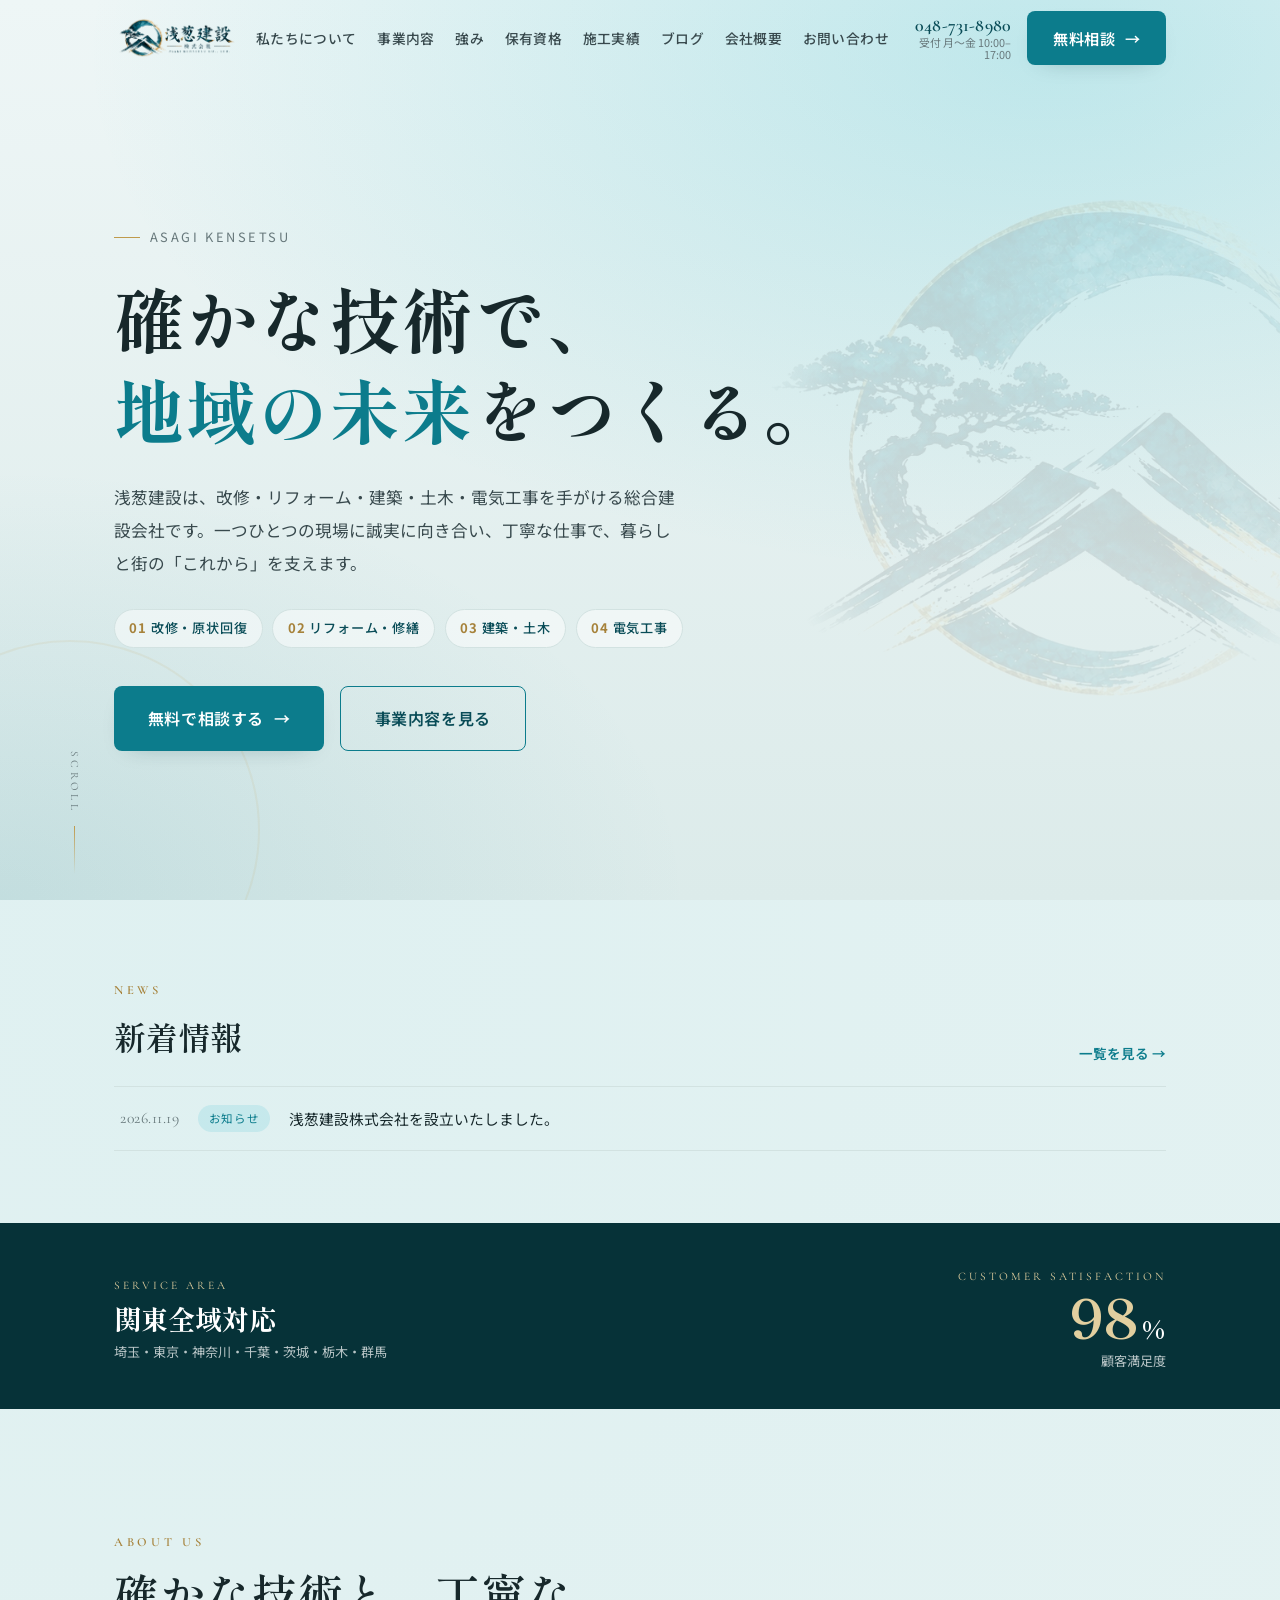
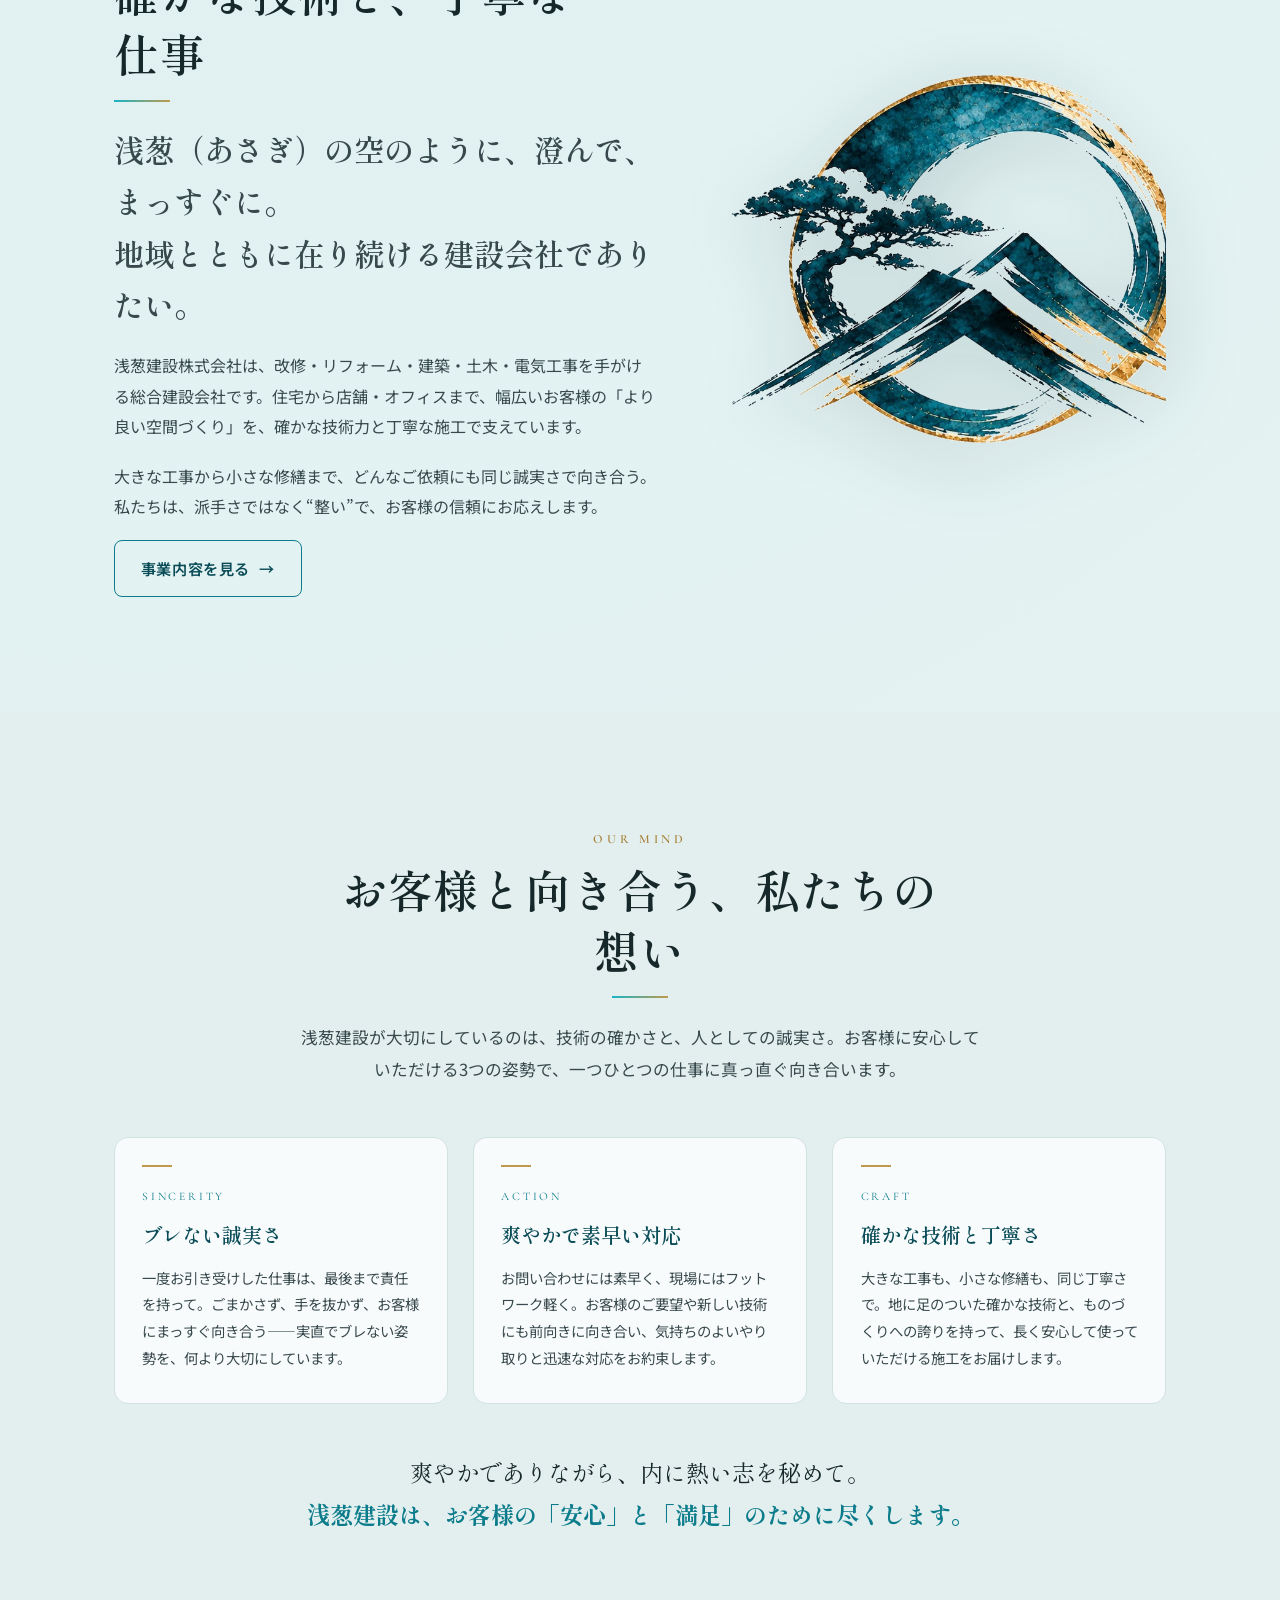
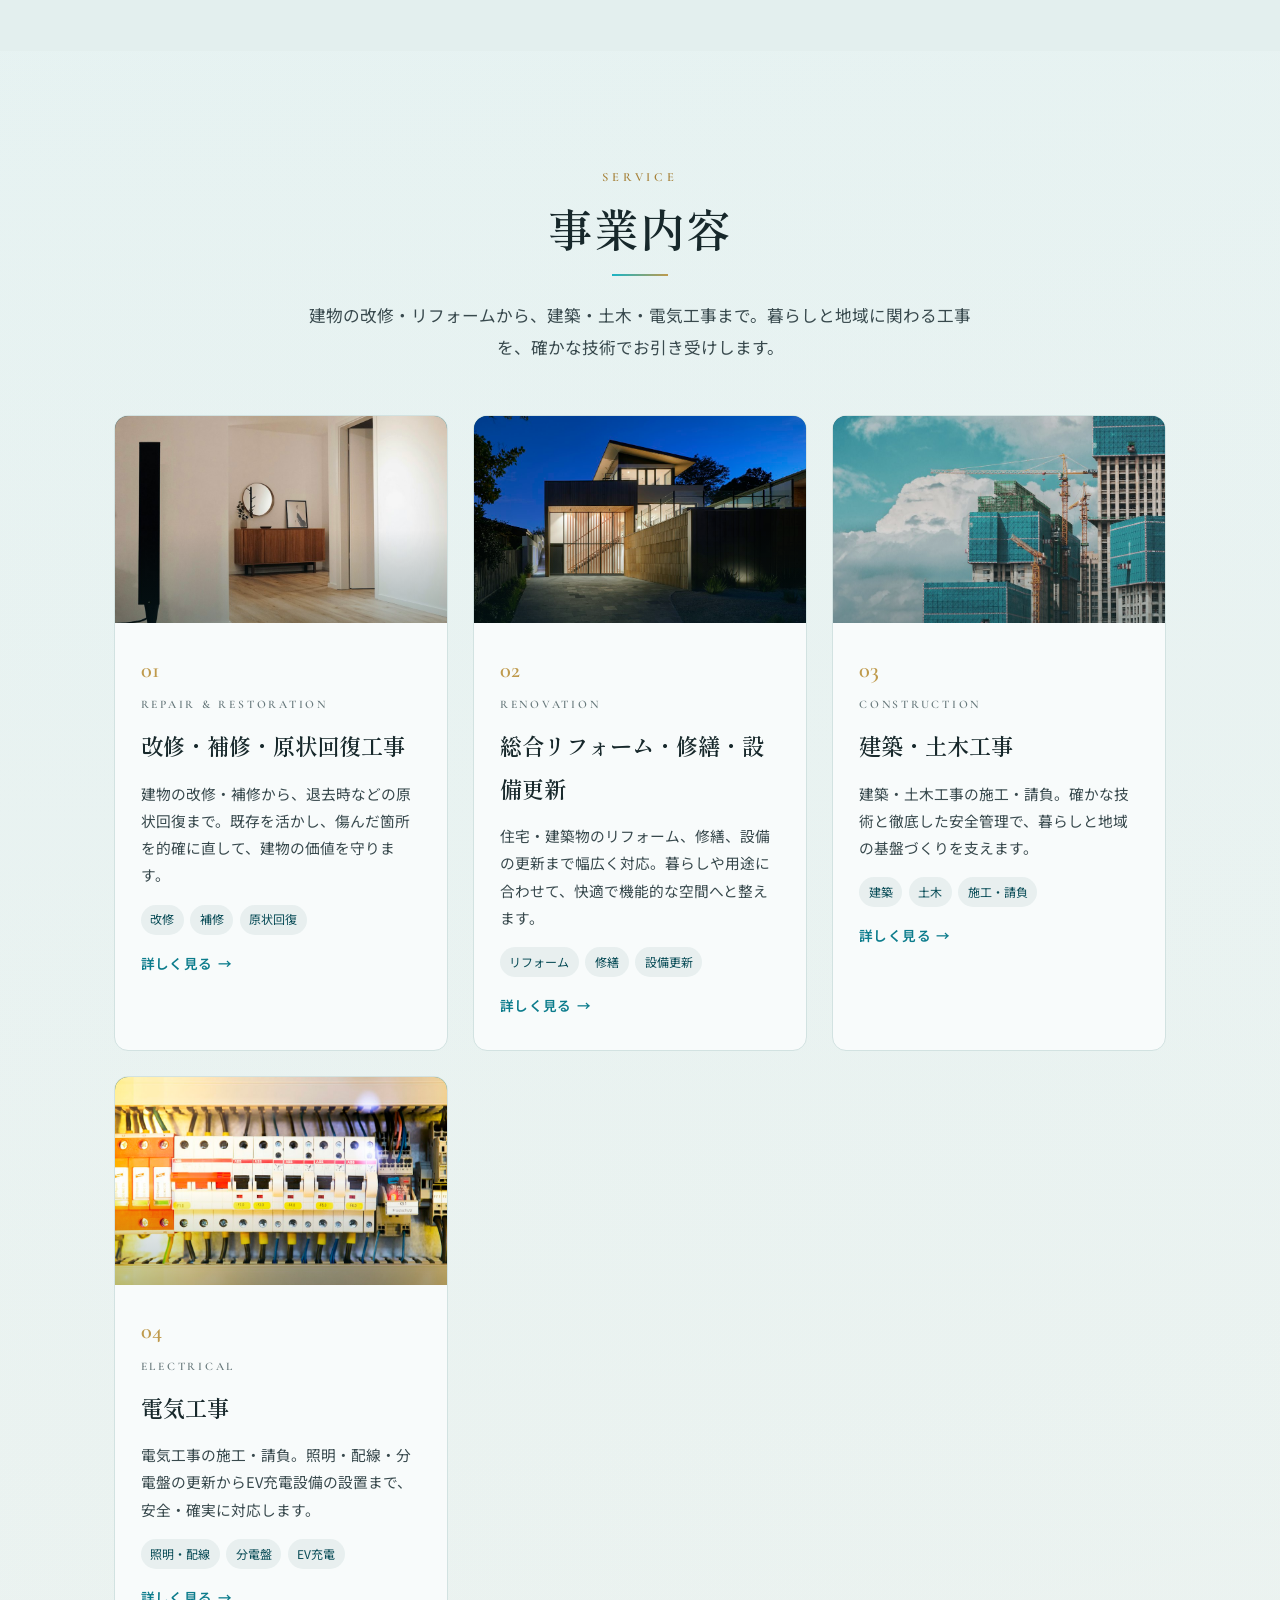
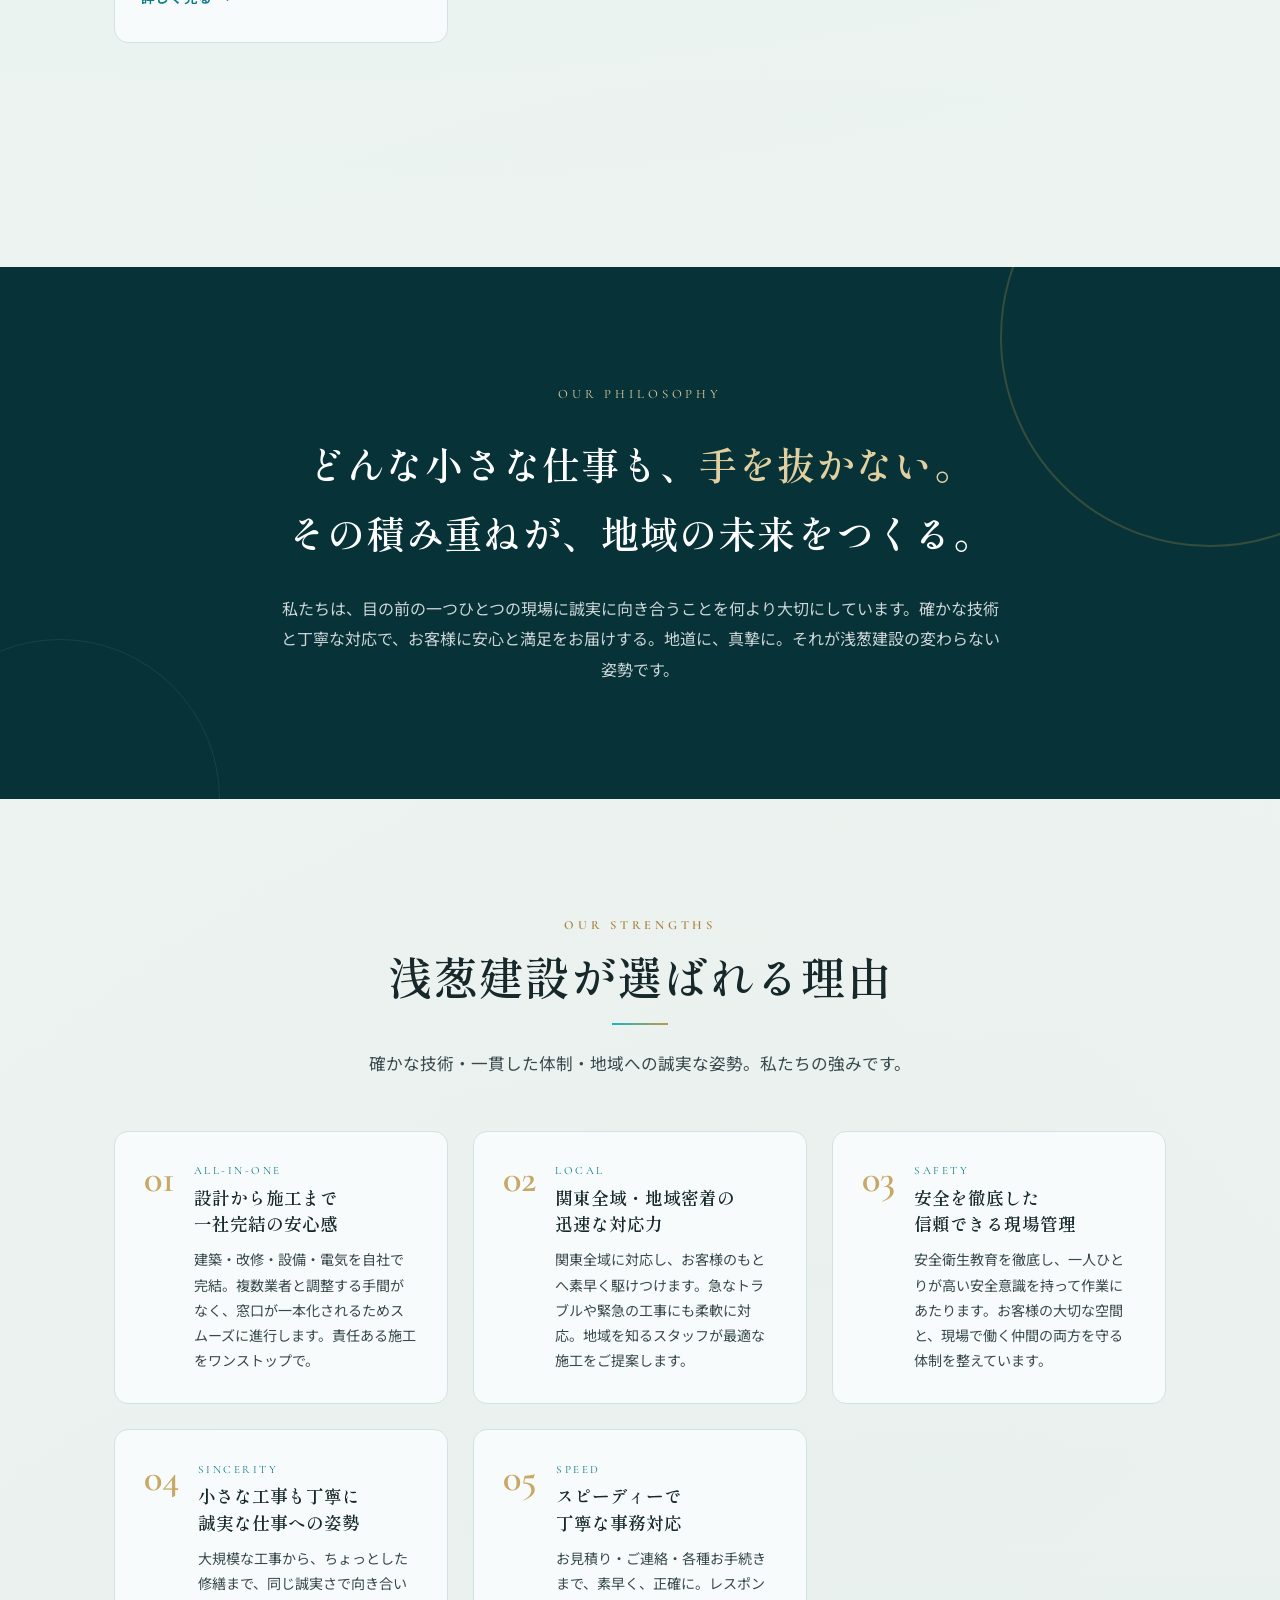
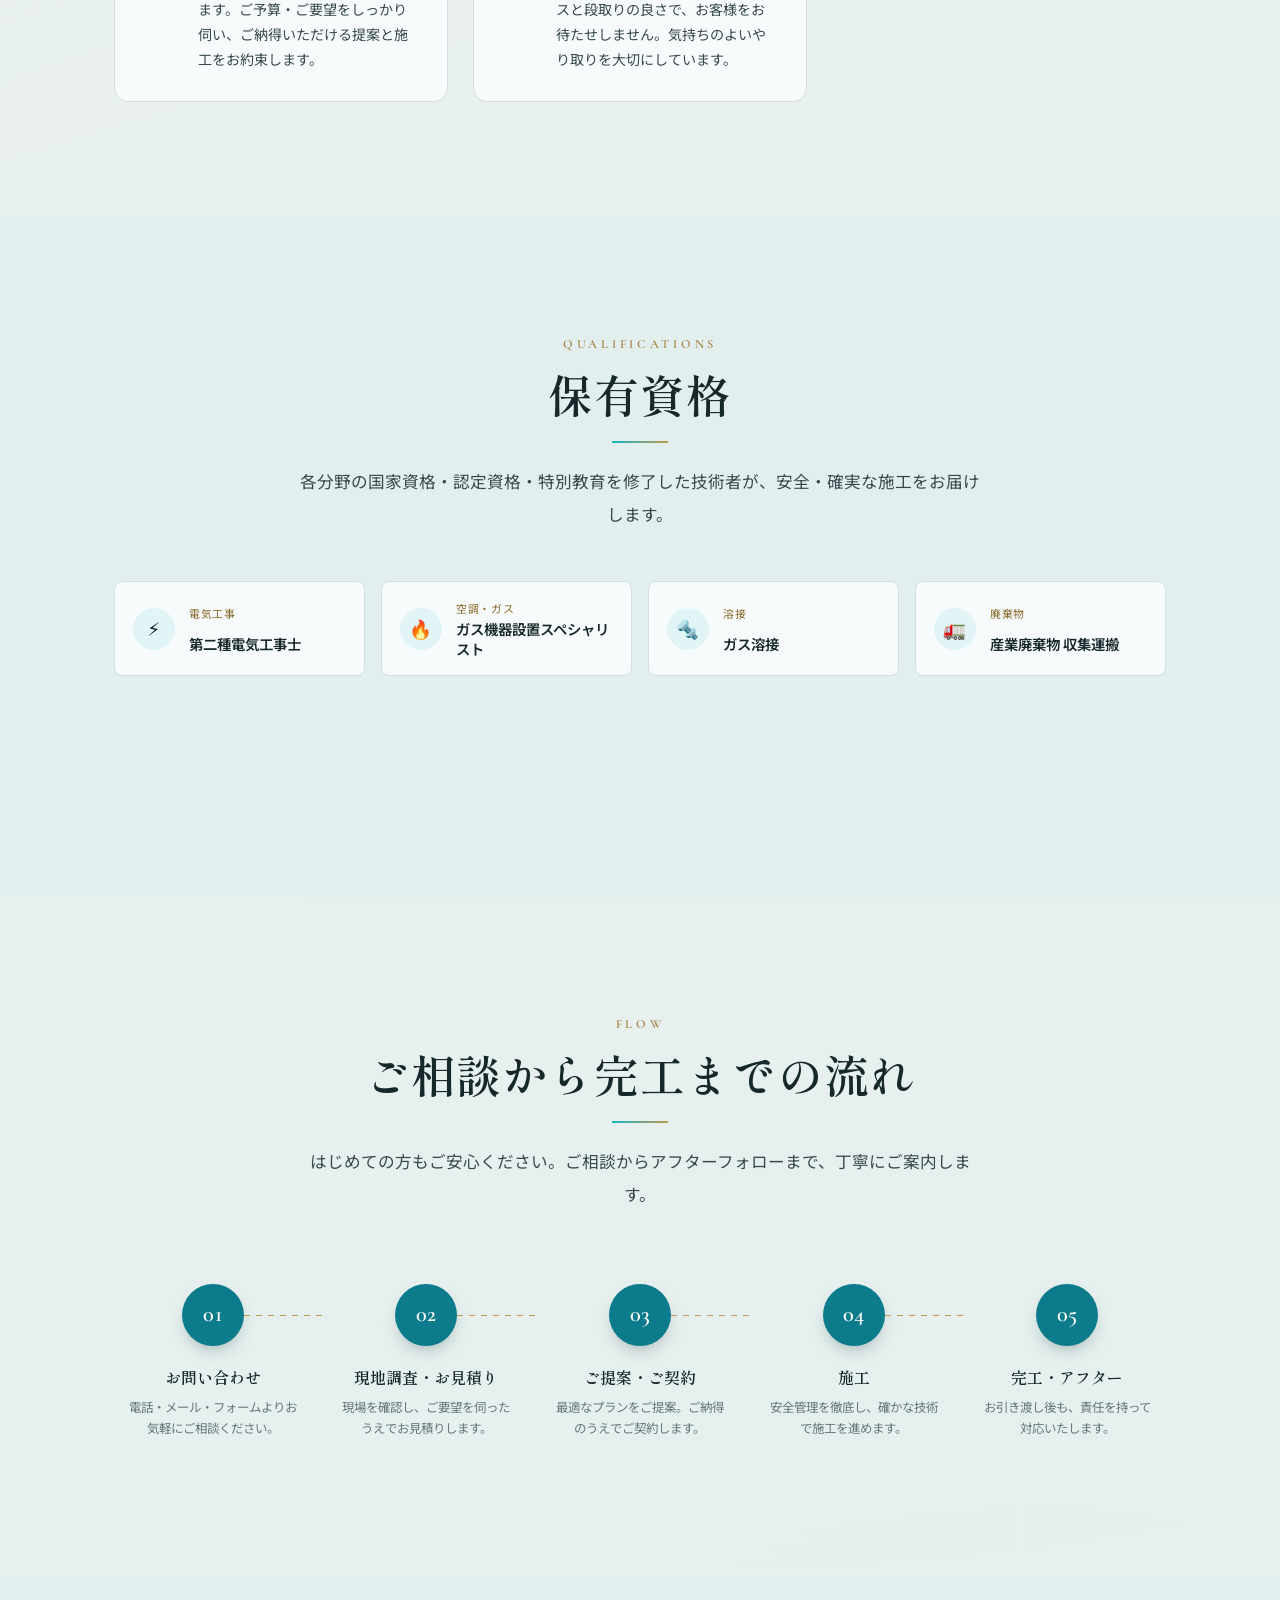
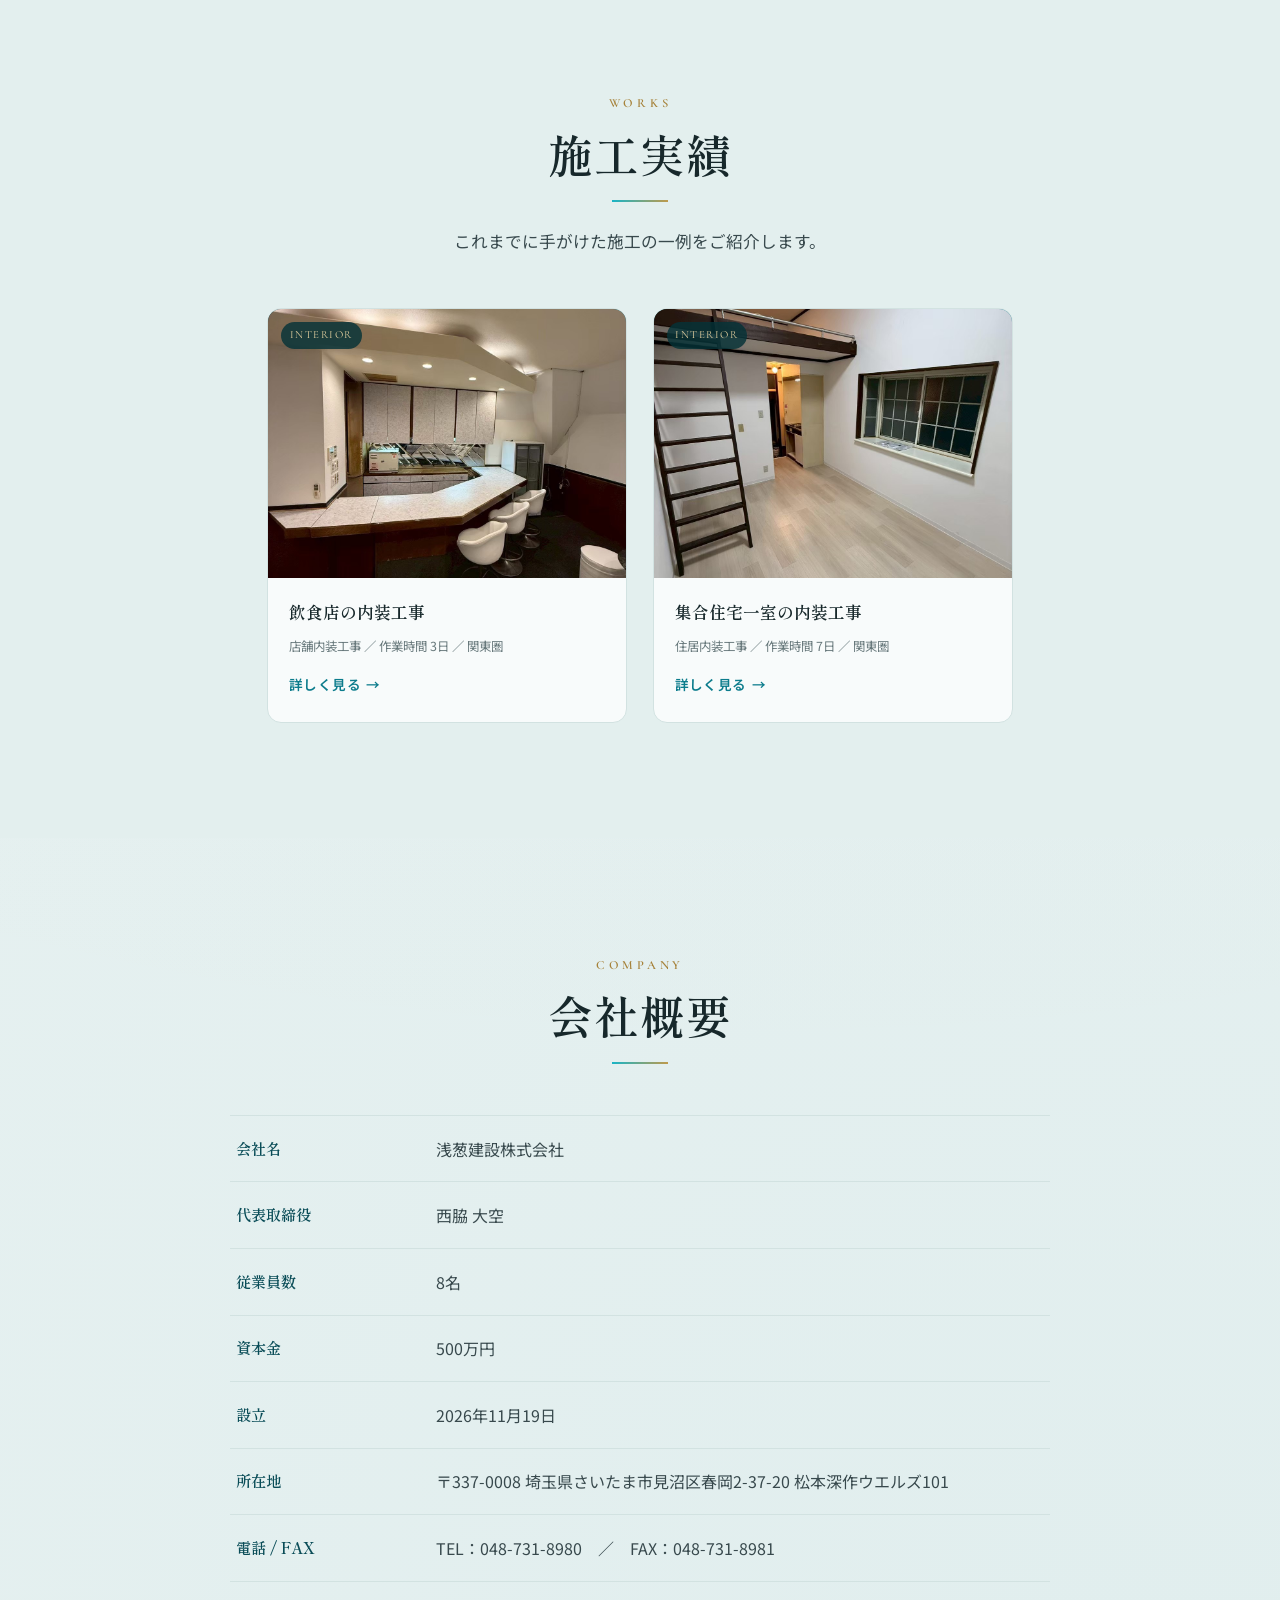
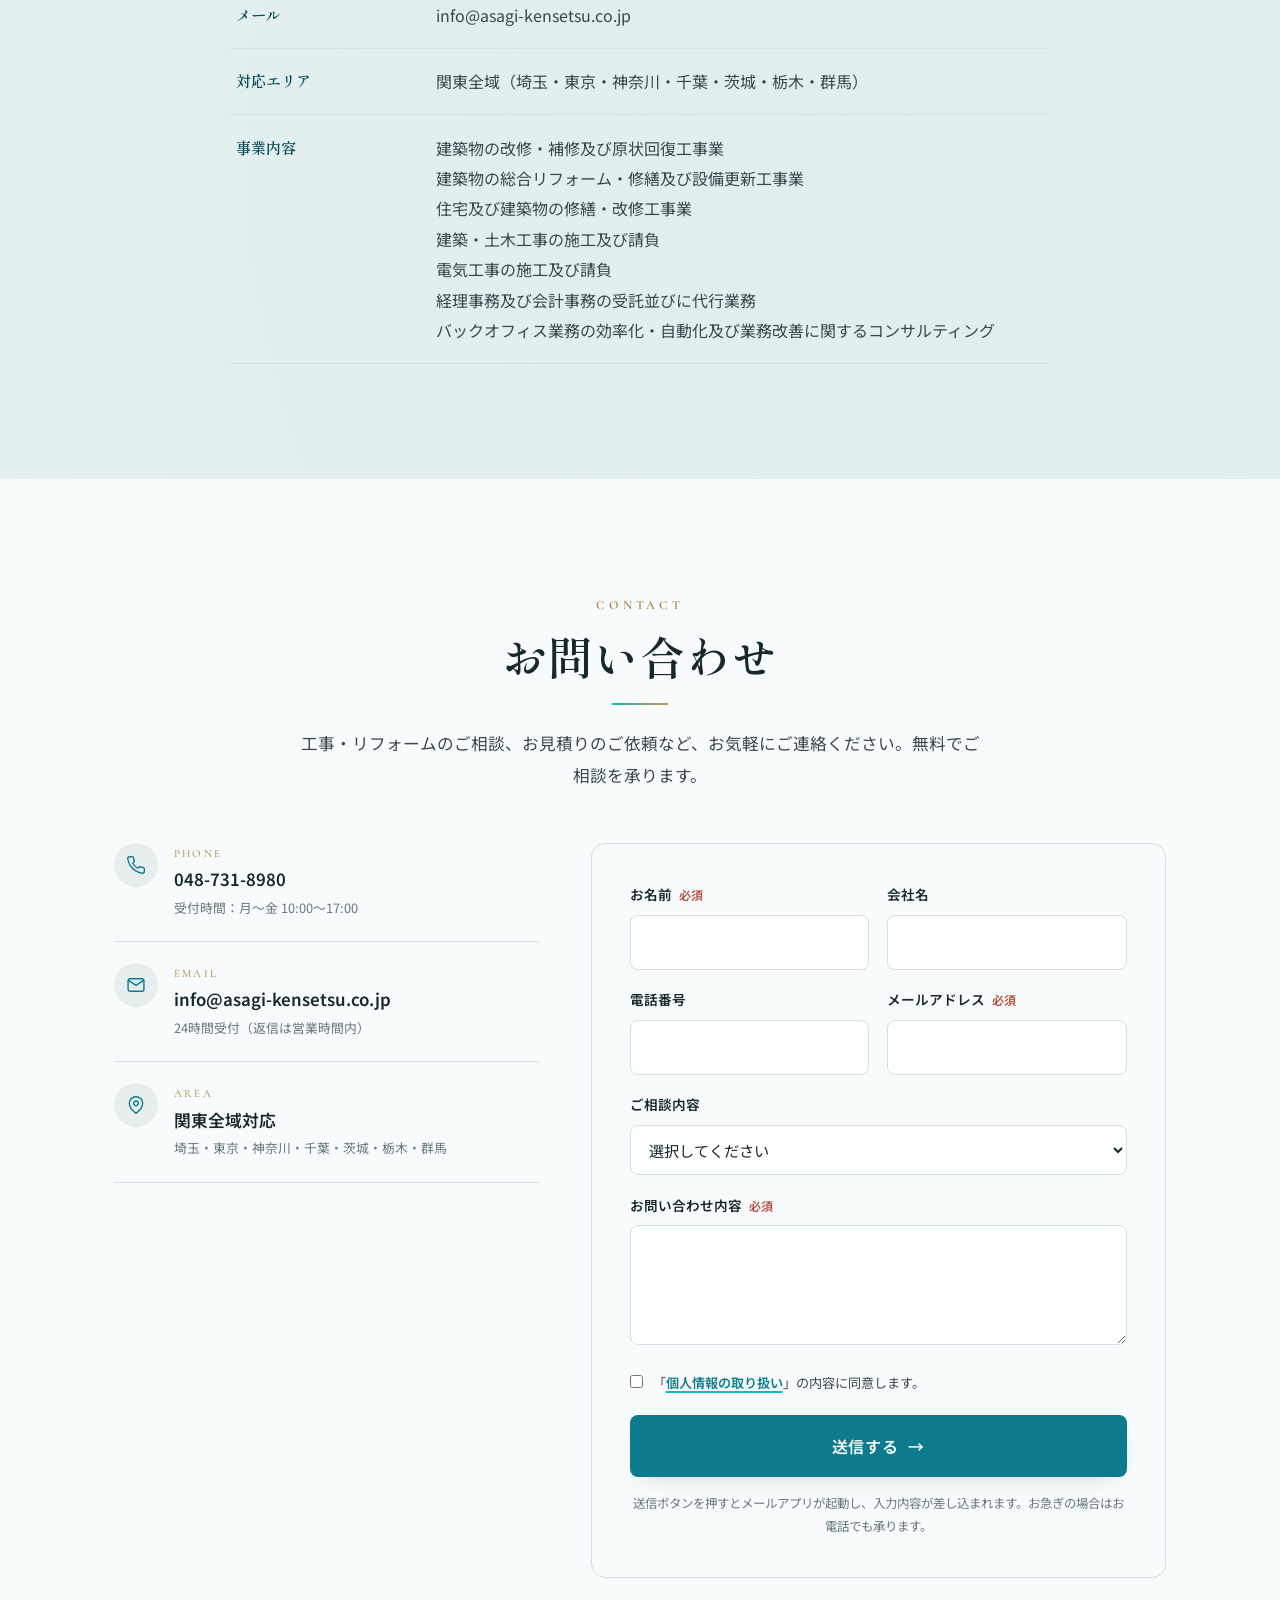
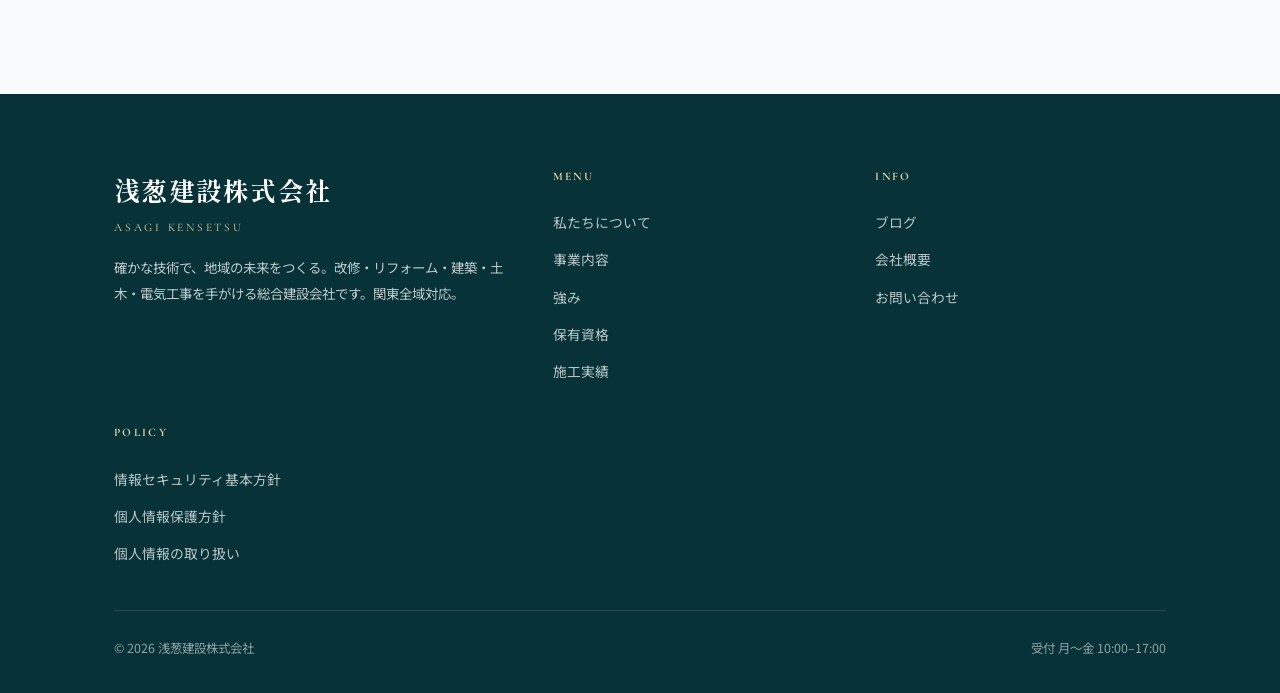
==== index.html @ f25fc207 "お問い合わせフォームをmailto連携に、準備中の注記を削除 - 送信でinfo@asagi-kensetsu.co.jp宛にメールアプリが起動し内容が差し込まれる - 「現在フォームは準備中です」の" ====
<!doctype html>
<html lang="ja">
<head>
<meta charset="utf-8">
<meta name="viewport" content="width=device-width, initial-scale=1">
<script>document.documentElement.className += " js";</script>
<title>浅葱建設株式会社 | 確かな技術で、地域の未来をつくる。</title>
<meta name="description" content="浅葱建設株式会社は、改修・リフォーム・建築・土木・電気工事を手がける総合建設会社です。関東全域対応。確かな技術と丁寧な仕事で、地域の暮らしと未来を支えます。">
<meta property="og:title" content="浅葱建設株式会社">
<meta property="og:description" content="確かな技術で、地域の未来をつくる。関東全域対応の総合建設会社。">
<meta property="og:type" content="website">
<meta property="og:url" content="https://asagi-kensetsu.co.jp/">
<meta property="og:site_name" content="浅葱建設株式会社">
<meta property="og:image" content="https://asagi-kensetsu.co.jp/assets/logo-full.jpg">
<meta property="og:locale" content="ja_JP">
<meta name="geo.region" content="JP-11">
<meta name="geo.placename" content="さいたま市見沼区">
<link rel="canonical" href="https://asagi-kensetsu.co.jp/">
<link rel="icon" href="assets/logo-mark.jpg">
<link rel="preconnect" href="https://fonts.googleapis.com">
<link rel="preconnect" href="https://fonts.gstatic.com" crossorigin>
<link href="https://fonts.googleapis.com/css2?family=Shippori+Mincho:wght@500;600;700&family=Noto+Sans+JP:wght@400;500;700&family=Cormorant+Garamond:wght@500;600&display=swap" rel="stylesheet">
<link rel="stylesheet" href="css/style.css?v=20261125h">
<script type="application/ld+json">
{
  "@context": "https://schema.org",
  "@type": "GeneralContractor",
  "name": "浅葱建設株式会社",
  "alternateName": "ASAGI KENSETSU CO., LTD.",
  "url": "https://asagi-kensetsu.co.jp/",
  "image": "https://asagi-kensetsu.co.jp/assets/logo-full.jpg",
  "logo": "https://asagi-kensetsu.co.jp/assets/logo-full.jpg",
  "telephone": "+81-48-731-8980",
  "faxNumber": "+81-48-731-8981",
  "email": "info@asagi-kensetsu.co.jp",
  "foundingDate": "2026-11-19",
  "slogan": "確かな技術で、地域の未来をつくる。",
  "description": "浅葱建設株式会社は、改修・リフォーム・建築・土木・電気工事を手がける総合建設会社です。関東全域対応。",
  "address": {
    "@type": "PostalAddress",
    "postalCode": "337-0008",
    "addressRegion": "埼玉県",
    "addressLocality": "さいたま市見沼区",
    "streetAddress": "春岡2-37-20 松本深作ウエルズ101",
    "addressCountry": "JP"
  },
  "areaServed": ["埼玉県", "東京都", "神奈川県", "千葉県", "茨城県", "栃木県", "群馬県"],
  "openingHoursSpecification": {
    "@type": "OpeningHoursSpecification",
    "dayOfWeek": ["Monday", "Tuesday", "Wednesday", "Thursday", "Friday"],
    "opens": "10:00",
    "closes": "17:00"
  },
  "knowsAbout": ["内装工事", "リフォーム", "改修・補修工事", "原状回復工事", "建築工事", "土木工事", "電気工事", "設備更新"]
}
</script>
</head>
<body>

<!-- ============ HEADER ============ -->
<header class="header" id="header">
  <div class="container">
    <a class="brand" href="#top" aria-label="浅葱建設株式会社 トップへ">
      <img src="assets/logo-horizontal.png" alt="浅葱建設株式会社">
    </a>
    <nav class="nav" aria-label="メインナビゲーション">
      <a href="#about">私たちについて</a>
      <a href="#services">事業内容</a>
      <a href="#strengths">強み</a>
      <a href="#qualifications">保有資格</a>
      <a href="#works">施工実績</a>
      <a href="blog.html">ブログ</a>
      <a href="#company">会社概要</a>
      <a href="#contact">お問い合わせ</a>
    </nav>
    <div class="header-cta">
      <!-- TODO: 実際の電話番号に差し替え -->
      <a class="tel-link" href="tel:0487318980" data-todo="tel">
        <span class="num">048-731-8980</span>
        <span class="lbl">受付 月〜金 10:00–17:00</span>
      </a>
      <a class="btn btn--primary" href="#contact">無料相談 <span class="arw">→</span></a>
      <button class="nav-toggle" id="navToggle" aria-label="メニューを開く" aria-expanded="false" aria-controls="drawer">
        <span></span><span></span><span></span>
      </button>
    </div>
  </div>
</header>

<!-- mobile drawer -->
<div class="drawer" id="drawer">
  <a href="#about">私たちについて <span class="en">About</span></a>
  <a href="#services">事業内容 <span class="en">Service</span></a>
  <a href="#strengths">強み <span class="en">Strengths</span></a>
  <a href="#qualifications">保有資格 <span class="en">Qualifications</span></a>
  <a href="#flow">施工の流れ <span class="en">Flow</span></a>
  <a href="#works">施工実績 <span class="en">Works</span></a>
  <a href="blog.html">ブログ <span class="en">Blog</span></a>
  <a href="#company">会社概要 <span class="en">Company</span></a>
  <a href="#contact">お問い合わせ <span class="en">Contact</span></a>
  <div class="drawer-foot">
    <span class="num">048-731-8980</span>
    <a class="btn btn--gold" href="#contact">無料で相談する →</a>
  </div>
</div>

<main id="top">

<!-- ============ HERO ============ -->
<section class="hero" id="hero">
  <img class="hero__mark" src="assets/logo-emblem.png" alt="" aria-hidden="true">
  <span class="hero__enso" aria-hidden="true"></span>
  <div class="container">
    <div class="hero__inner">
      <p class="hero__loc">ASAGI KENSETSU</p>
      <h1 class="hero__title">確かな技術で、<br><span class="accent">地域の未来</span>をつくる。</h1>
      <p class="hero__sub">浅葱建設は、改修・リフォーム・建築・土木・電気工事を手がける総合建設会社です。一つひとつの現場に誠実に向き合い、丁寧な仕事で、暮らしと街の「これから」を支えます。</p>
      <div class="hero__pills">
        <span class="pill"><b>01</b>改修・原状回復</span>
        <span class="pill"><b>02</b>リフォーム・修繕</span>
        <span class="pill"><b>03</b>建築・土木</span>
        <span class="pill"><b>04</b>電気工事</span>
      </div>
      <div class="hero__cta">
        <a class="btn btn--primary btn--lg" href="#contact">無料で相談する <span class="arw">→</span></a>
        <a class="btn btn--ghost btn--lg" href="#services">事業内容を見る</a>
      </div>
    </div>
  </div>
  <span class="scroll-cue" aria-hidden="true">SCROLL</span>
</section>

<!-- ============ NEWS（新着情報：一目でわかるように） ============ -->
<section class="section news" id="news" aria-label="新着情報">
  <div class="container">
    <div class="news__head">
      <div><span class="eyebrow">News</span><h2 class="news__title">新着情報</h2></div>
      <a class="news__all" href="blog.html">一覧を見る <span class="arw">→</span></a>
    </div>
    <ul class="news__list">
      <li class="news__item">
        <a href="blog-post.html?id=1">
          <time datetime="2026-11-19">2026.11.19</time>
          <span class="news__cat cat--info">お知らせ</span>
          <span class="news__txt">浅葱建設株式会社を設立いたしました。</span>
        </a>
      </li>
    </ul>
  </div>
</section>

<!-- ============ AREA + SATISFACTION band ============ -->
<section class="areaband" aria-label="対応エリア・顧客満足度">
  <div class="container areaband__inner">
    <div class="areaband__area">
      <span class="areaband__en">Service Area</span>
      <p class="areaband__main">関東全域対応</p>
      <p class="areaband__pref">埼玉・東京・神奈川・千葉・茨城・栃木・群馬</p>
    </div>
    <div class="areaband__sat">
      <span class="areaband__en">Customer Satisfaction</span>
      <p class="areaband__num"><span data-count="98">98</span><span class="u">%</span></p>
      <p class="areaband__pref">顧客満足度 <!-- TODO: 実データに差し替え --></p>
    </div>
  </div>
</section>

<!-- ============ ABOUT ============ -->
<section class="section" id="about">
  <div class="container">
    <div class="about__wrap">
      <div class="about__body reveal">
        <span class="eyebrow">About Us</span>
        <h2 class="sec-title">確かな技術と、丁寧な仕事</h2>
        <hr class="sec-rule">
        <p class="about__quote">浅葱（あさぎ）の空のように、澄んで、まっすぐに。<br>地域とともに在り続ける建設会社でありたい。</p>
        <p>浅葱建設株式会社は、改修・リフォーム・建築・土木・電気工事を手がける総合建設会社です。住宅から店舗・オフィスまで、幅広いお客様の「より良い空間づくり」を、確かな技術力と丁寧な施工で支えています。</p>
        <p>大きな工事から小さな修繕まで、どんなご依頼にも同じ誠実さで向き合う。私たちは、派手さではなく“整い”で、お客様の信頼にお応えします。</p>
        <a class="btn btn--ghost" href="#services">事業内容を見る <span class="arw">→</span></a>
      </div>
      <div class="about__visual reveal" data-delay="2">
        <img src="assets/logo-emblem.png" alt="浅葱建設のシンボルマーク" loading="lazy">
      </div>
    </div>
  </div>
</section>

<!-- ============ OUR MIND（お客様への姿勢） ============ -->
<section class="section section--alt" id="mind">
  <div class="container">
    <div class="sec-head sec-head--center reveal">
      <span class="eyebrow">Our Mind</span>
      <h2 class="sec-title">お客様と向き合う、私たちの想い</h2>
      <hr class="sec-rule">
      <p class="lead">浅葱建設が大切にしているのは、技術の確かさと、人としての誠実さ。お客様に安心していただける3つの姿勢で、一つひとつの仕事に真っ直ぐ向き合います。</p>
    </div>
    <div class="origin__grid">
      <article class="origin__card reveal">
        <span class="origin__en">Sincerity</span>
        <h3 class="origin__title">ブレない誠実さ</h3>
        <p class="origin__desc">一度お引き受けした仕事は、最後まで責任を持って。ごまかさず、手を抜かず、お客様にまっすぐ向き合う——実直でブレない姿勢を、何より大切にしています。</p>
      </article>
      <article class="origin__card reveal" data-delay="1">
        <span class="origin__en">Action</span>
        <h3 class="origin__title">爽やかで素早い対応</h3>
        <p class="origin__desc">お問い合わせには素早く、現場にはフットワーク軽く。お客様のご要望や新しい技術にも前向きに向き合い、気持ちのよいやり取りと迅速な対応をお約束します。</p>
      </article>
      <article class="origin__card reveal" data-delay="2">
        <span class="origin__en">Craft</span>
        <h3 class="origin__title">確かな技術と丁寧さ</h3>
        <p class="origin__desc">大きな工事も、小さな修繕も、同じ丁寧さで。地に足のついた確かな技術と、ものづくりへの誇りを持って、長く安心して使っていただける施工をお届けします。</p>
      </article>
    </div>
    <p class="origin__foot reveal">爽やかでありながら、内に熱い志を秘めて。<br><b>浅葱建設は、お客様の「安心」と「満足」のために尽くします。</b></p>
  </div>
</section>

<!-- ============ SERVICES ============ -->
<section class="section" id="services">
  <div class="container">
    <div class="sec-head sec-head--center reveal">
      <span class="eyebrow">Service</span>
      <h2 class="sec-title">事業内容</h2>
      <hr class="sec-rule">
      <p class="lead">建物の改修・リフォームから、建築・土木・電気工事まで。暮らしと地域に関わる工事を、確かな技術でお引き受けします。</p>
    </div>
    <!-- TODO: 写真は自社の施工写真に差し替え推奨（現在はサンプル画像） -->
    <div class="cards">
      <article class="card reveal">
        <div class="card__media"><img src="assets/photos/p-reno-house.jpg" alt="改修・補修・原状回復工事" loading="lazy" onerror="this.style.display='none'"></div>
        <div class="card__pad">
          <div class="card__no">01<span class="card__en">Repair &amp; Restoration</span></div>
          <h3 class="card__title">改修・補修・原状回復工事</h3>
          <p class="card__desc">建物の改修・補修から、退去時などの原状回復まで。既存を活かし、傷んだ箇所を的確に直して、建物の価値を守ります。</p>
          <ul class="card__list"><li>改修</li><li>補修</li><li>原状回復</li></ul>
          <a class="card__more" href="service.html?id=repair">詳しく見る <span class="arw">→</span></a>
        </div>
      </article>
      <article class="card reveal" data-delay="1">
        <div class="card__media"><img src="assets/photos/p-reno.jpg" alt="総合リフォーム・修繕・設備更新" loading="lazy" onerror="this.style.display='none'"></div>
        <div class="card__pad">
          <div class="card__no">02<span class="card__en">Renovation</span></div>
          <h3 class="card__title">総合リフォーム・修繕・設備更新</h3>
          <p class="card__desc">住宅・建築物のリフォーム、修繕、設備の更新まで幅広く対応。暮らしや用途に合わせて、快適で機能的な空間へと整えます。</p>
          <ul class="card__list"><li>リフォーム</li><li>修繕</li><li>設備更新</li></ul>
          <a class="card__more" href="service.html?id=renovation">詳しく見る <span class="arw">→</span></a>
        </div>
      </article>
      <article class="card reveal" data-delay="2">
        <div class="card__media"><img src="assets/photos/p-building.jpg" alt="建築・土木工事の現場" loading="lazy" onerror="this.style.display='none'"></div>
        <div class="card__pad">
          <div class="card__no">03<span class="card__en">Construction</span></div>
          <h3 class="card__title">建築・土木工事</h3>
          <p class="card__desc">建築・土木工事の施工・請負。確かな技術と徹底した安全管理で、暮らしと地域の基盤づくりを支えます。</p>
          <ul class="card__list"><li>建築</li><li>土木</li><li>施工・請負</li></ul>
          <a class="card__more" href="service.html?id=construction">詳しく見る <span class="arw">→</span></a>
        </div>
      </article>
      <article class="card reveal" data-delay="3">
        <div class="card__media"><img src="assets/photos/p-electrical.jpg" alt="電気工事" loading="lazy" onerror="this.style.display='none'"></div>
        <div class="card__pad">
          <div class="card__no">04<span class="card__en">Electrical</span></div>
          <h3 class="card__title">電気工事</h3>
          <p class="card__desc">電気工事の施工・請負。照明・配線・分電盤の更新からEV充電設備の設置まで、安全・確実に対応します。</p>
          <ul class="card__list"><li>照明・配線</li><li>分電盤</li><li>EV充電</li></ul>
          <a class="card__more" href="service.html?id=electrical">詳しく見る <span class="arw">→</span></a>
        </div>
      </article>
    </div>
    <p class="services__note reveal">そのほか、<b>経理・会計事務の受託・代行</b>や、<b>バックオフィス業務の効率化・自動化コンサルティング</b>も承っています。<a href="#contact">お気軽にご相談ください <span class="arw">→</span></a></p>
  </div>
</section>

<!-- ============ PHILOSOPHY ============ -->
<section class="section philosophy section--ink">
  <span class="philosophy__ring" aria-hidden="true"></span>
  <span class="philosophy__ring2" aria-hidden="true"></span>
  <div class="container">
    <p class="philosophy__en">OUR PHILOSOPHY</p>
    <p class="philosophy__quote">どんな小さな仕事も、<span class="q">手を抜かない。</span><br>その積み重ねが、地域の未来をつくる。</p>
    <p class="philosophy__body">私たちは、目の前の一つひとつの現場に誠実に向き合うことを何より大切にしています。確かな技術と丁寧な対応で、お客様に安心と満足をお届けする。地道に、真摯に。それが浅葱建設の変わらない姿勢です。</p>
  </div>
</section>

<!-- ============ STRENGTHS ============ -->
<section class="section" id="strengths">
  <div class="container">
    <div class="sec-head sec-head--center reveal">
      <span class="eyebrow">Our Strengths</span>
      <h2 class="sec-title">浅葱建設が選ばれる理由</h2>
      <hr class="sec-rule">
      <p class="lead">確かな技術・一貫した体制・地域への誠実な姿勢。私たちの強みです。</p>
    </div>
    <div class="strengths__grid">
      <div class="strength reveal">
        <div class="strength__no">01</div>
        <div>
          <p class="strength__en">All-in-One</p>
          <h3 class="strength__title">設計から施工まで<br>一社完結の安心感</h3>
          <p class="strength__desc">建築・改修・設備・電気を自社で完結。複数業者と調整する手間がなく、窓口が一本化されるためスムーズに進行します。責任ある施工をワンストップで。</p>
        </div>
      </div>
      <div class="strength reveal" data-delay="1">
        <div class="strength__no">02</div>
        <div>
          <p class="strength__en">Local</p>
          <h3 class="strength__title">関東全域・地域密着の<br>迅速な対応力</h3>
          <p class="strength__desc">関東全域に対応し、お客様のもとへ素早く駆けつけます。急なトラブルや緊急の工事にも柔軟に対応。地域を知るスタッフが最適な施工をご提案します。</p>
        </div>
      </div>
      <div class="strength reveal" data-delay="2">
        <div class="strength__no">03</div>
        <div>
          <p class="strength__en">Safety</p>
          <h3 class="strength__title">安全を徹底した<br>信頼できる現場管理</h3>
          <p class="strength__desc">安全衛生教育を徹底し、一人ひとりが高い安全意識を持って作業にあたります。お客様の大切な空間と、現場で働く仲間の両方を守る体制を整えています。</p>
        </div>
      </div>
      <div class="strength reveal" data-delay="3">
        <div class="strength__no">04</div>
        <div>
          <p class="strength__en">Sincerity</p>
          <h3 class="strength__title">小さな工事も丁寧に<br>誠実な仕事への姿勢</h3>
          <p class="strength__desc">大規模な工事から、ちょっとした修繕まで、同じ誠実さで向き合います。ご予算・ご要望をしっかり伺い、ご納得いただける提案と施工をお約束します。</p>
        </div>
      </div>
      <div class="strength reveal">
        <div class="strength__no">05</div>
        <div>
          <p class="strength__en">Speed</p>
          <h3 class="strength__title">スピーディーで<br>丁寧な事務対応</h3>
          <p class="strength__desc">お見積り・ご連絡・各種お手続きまで、素早く、正確に。レスポンスと段取りの良さで、お客様をお待たせしません。気持ちのよいやり取りを大切にしています。</p>
        </div>
      </div>
    </div>
  </div>
</section>

<!-- ============ QUALIFICATIONS（保有資格） ============ -->
<section class="section section--alt" id="qualifications">
  <div class="container">
    <div class="sec-head sec-head--center reveal">
      <span class="eyebrow">Qualifications</span>
      <h2 class="sec-title">保有資格</h2>
      <hr class="sec-rule">
      <p class="lead">各分野の国家資格・認定資格・特別教育を修了した技術者が、安全・確実な施工をお届けします。</p>
    </div>
    <!-- TODO: 実際に保有する資格に合わせて追加・修正 -->
    <div class="qual__grid">
      <div class="qual reveal"><span class="qual__ic" aria-hidden="true">⚡</span><span class="qual__cat">電気工事</span><span class="qual__name">第二種電気工事士</span></div>
      <div class="qual reveal" data-delay="1"><span class="qual__ic" aria-hidden="true">🔥</span><span class="qual__cat">空調・ガス</span><span class="qual__name">ガス機器設置スペシャリスト</span></div>
      <div class="qual reveal" data-delay="2"><span class="qual__ic" aria-hidden="true">🔩</span><span class="qual__cat">溶接</span><span class="qual__name">ガス溶接</span></div>
      <div class="qual reveal" data-delay="3"><span class="qual__ic" aria-hidden="true">🚛</span><span class="qual__cat">廃棄物</span><span class="qual__name">産業廃棄物 収集運搬</span></div>
      <div class="qual reveal"><span class="qual__ic" aria-hidden="true">♻️</span><span class="qual__cat">廃棄物</span><span class="qual__name">産業廃棄物 処分・処理</span></div>
    </div>
  </div>
</section>

<!-- ============ FLOW ============ -->
<section class="section" id="flow">
  <div class="container">
    <div class="sec-head sec-head--center reveal">
      <span class="eyebrow">Flow</span>
      <h2 class="sec-title">ご相談から完工までの流れ</h2>
      <hr class="sec-rule">
      <p class="lead">はじめての方もご安心ください。ご相談からアフターフォローまで、丁寧にご案内します。</p>
    </div>
    <div class="flow reveal">
      <div class="flow__step"><div class="flow__dot" aria-hidden="true"></div><div class="flow__body"><p class="flow__t">お問い合わせ</p><p class="flow__d">電話・メール・フォームよりお気軽にご相談ください。</p></div></div>
      <div class="flow__step"><div class="flow__dot" aria-hidden="true"></div><div class="flow__body"><p class="flow__t">現地調査・お見積り</p><p class="flow__d">現場を確認し、ご要望を伺ったうえでお見積りします。</p></div></div>
      <div class="flow__step"><div class="flow__dot" aria-hidden="true"></div><div class="flow__body"><p class="flow__t">ご提案・ご契約</p><p class="flow__d">最適なプランをご提案。ご納得のうえでご契約します。</p></div></div>
      <div class="flow__step"><div class="flow__dot" aria-hidden="true"></div><div class="flow__body"><p class="flow__t">施工</p><p class="flow__d">安全管理を徹底し、確かな技術で施工を進めます。</p></div></div>
      <div class="flow__step"><div class="flow__dot" aria-hidden="true"></div><div class="flow__body"><p class="flow__t">完工・アフター</p><p class="flow__d">お引き渡し後も、責任を持って対応いたします。</p></div></div>
    </div>
  </div>
</section>

<!-- ============ WORKS ============ -->
<section class="section section--alt" id="works">
  <div class="container">
    <div class="sec-head sec-head--center reveal">
      <span class="eyebrow">Works</span>
      <h2 class="sec-title">施工実績</h2>
      <hr class="sec-rule">
      <p class="lead">これまでに手がけた施工の一例をご紹介します。</p>
    </div>
    <div class="works__grid works__grid--few">
      <article class="work reveal">
        <div class="work__img"><img src="assets/photos/work-restaurant.jpg" alt="飲食店の内装工事" loading="lazy" onerror="this.style.display='none'"><span class="work__cat">INTERIOR</span></div>
        <div class="work__body"><h3 class="work__title">飲食店の内装工事</h3><p class="work__meta">店舗内装工事 ／ 作業時間 3日 ／ 関東圏</p><a class="work__more" href="work.html?id=1">詳しく見る <span class="arw">→</span></a></div>
      </article>
      <article class="work reveal" data-delay="1">
        <div class="work__img"><img src="assets/photos/work-apartment-after.jpg" alt="集合住宅一室の内装工事" loading="lazy" onerror="this.style.display='none'"><span class="work__cat">INTERIOR</span></div>
        <div class="work__body"><h3 class="work__title">集合住宅一室の内装工事</h3><p class="work__meta">住居内装工事 ／ 作業時間 7日 ／ 関東圏</p><a class="work__more" href="work.html?id=2">詳しく見る <span class="arw">→</span></a></div>
      </article>
    </div>
  </div>
</section>

<!-- ============ COMPANY ============ -->
<section class="section" id="company">
  <div class="container">
    <div class="sec-head sec-head--center reveal">
      <span class="eyebrow">Company</span>
      <h2 class="sec-title">会社概要</h2>
      <hr class="sec-rule">
    </div>
    <div class="company__wrap reveal">
      <dl class="spec">
        <dt>会社名</dt><dd>浅葱建設株式会社</dd>
        <dt>代表取締役</dt><dd>西脇 大空</dd>
        <dt>従業員数</dt><dd>8名</dd>
        <dt>資本金</dt><dd>500万円</dd>
        <dt>設立</dt><dd>2026年11月19日</dd>
        <dt>所在地</dt><dd>〒337-0008 埼玉県さいたま市見沼区春岡2-37-20 松本深作ウエルズ101</dd>
        <dt>電話 / FAX</dt><dd>TEL：048-731-8980　／　FAX：048-731-8981</dd>
        <dt>メール</dt><dd><a href="mailto:info@asagi-kensetsu.co.jp">info@asagi-kensetsu.co.jp</a></dd>
        <dt>対応エリア</dt><dd>関東全域（埼玉・東京・神奈川・千葉・茨城・栃木・群馬）</dd>
        <dt>事業内容</dt><dd>
          建築物の改修・補修及び原状回復工事業<br>
          建築物の総合リフォーム・修繕及び設備更新工事業<br>
          住宅及び建築物の修繕・改修工事業<br>
          建築・土木工事の施工及び請負<br>
          電気工事の施工及び請負<br>
          経理事務及び会計事務の受託並びに代行業務<br>
          バックオフィス業務の効率化・自動化及び業務改善に関するコンサルティング
        </dd>
      </dl>
    </div>
  </div>
</section>

<!-- ============ CONTACT ============ -->
<section class="section section--paper" id="contact">
  <div class="container">
    <div class="sec-head sec-head--center reveal">
      <span class="eyebrow">Contact</span>
      <h2 class="sec-title">お問い合わせ</h2>
      <hr class="sec-rule">
      <p class="lead">工事・リフォームのご相談、お見積りのご依頼など、お気軽にご連絡ください。無料でご相談を承ります。</p>
    </div>
    <div class="contact__wrap">
      <div class="contact__info reveal">
        <div class="info-block">
          <span class="ic" aria-hidden="true"><svg viewBox="0 0 24 24" width="20" height="20" fill="none" stroke="currentColor" stroke-width="1.7" stroke-linecap="round" stroke-linejoin="round"><path d="M22 16.92v3a2 2 0 0 1-2.18 2 19.8 19.8 0 0 1-8.63-3.07 19.5 19.5 0 0 1-6-6A19.8 19.8 0 0 1 2.12 4.18 2 2 0 0 1 4.11 2h3a2 2 0 0 1 2 1.72c.13.96.36 1.9.7 2.81a2 2 0 0 1-.45 2.11L8.09 9.91a16 16 0 0 0 6 6l1.27-1.27a2 2 0 0 1 2.11-.45c.9.34 1.85.57 2.81.7A2 2 0 0 1 22 16.92z"/></svg></span>
          <div><p class="en">Phone</p><p class="v">048-731-8980</p><p class="s">受付時間：月〜金 10:00〜17:00</p></div>
        </div>
        <div class="info-block">
          <span class="ic" aria-hidden="true"><svg viewBox="0 0 24 24" width="20" height="20" fill="none" stroke="currentColor" stroke-width="1.7" stroke-linecap="round" stroke-linejoin="round"><rect x="2.5" y="4.5" width="19" height="15" rx="2.5"/><path d="m3 6.5 9 6 9-6"/></svg></span>
          <div><p class="en">Email</p><p class="v"><a href="mailto:info@asagi-kensetsu.co.jp" style="color:inherit">info@asagi-kensetsu.co.jp</a></p><p class="s">24時間受付（返信は営業時間内）</p></div>
        </div>
        <div class="info-block">
          <span class="ic" aria-hidden="true"><svg viewBox="0 0 24 24" width="20" height="20" fill="none" stroke="currentColor" stroke-width="1.7" stroke-linecap="round" stroke-linejoin="round"><path d="M20 10c0 6-8 12-8 12s-8-6-8-12a8 8 0 0 1 16 0z"/><circle cx="12" cy="10" r="2.8"/></svg></span>
          <div><p class="en">Area</p><p class="v">関東全域対応</p><p class="s">埼玉・東京・神奈川・千葉・茨城・栃木・群馬</p></div>
        </div>
      </div>
      <form class="form reveal" data-delay="1" id="contactForm" novalidate>
        <div class="field--row">
          <div class="field"><label for="f-name">お名前 <span class="req">必須</span></label><input id="f-name" name="name" type="text" autocomplete="name" required></div>
          <div class="field"><label for="f-company">会社名</label><input id="f-company" name="company" type="text" autocomplete="organization"></div>
        </div>
        <div class="field--row">
          <div class="field"><label for="f-tel">電話番号</label><input id="f-tel" name="tel" type="tel" autocomplete="tel"></div>
          <div class="field"><label for="f-mail">メールアドレス <span class="req">必須</span></label><input id="f-mail" name="email" type="email" autocomplete="email" required></div>
        </div>
        <div class="field">
          <label for="f-type">ご相談内容</label>
          <select id="f-type" name="type">
            <option value="">選択してください</option>
            <option>改修・補修・原状回復工事</option>
            <option>総合リフォーム・修繕・設備更新</option>
            <option>建築・土木工事</option>
            <option>電気工事</option>
            <option>経理・会計／バックオフィス支援</option>
            <option>その他・ご相談</option>
          </select>
        </div>
        <div class="field"><label for="f-msg">お問い合わせ内容 <span class="req">必須</span></label><textarea id="f-msg" name="message" required></textarea></div>
        <label class="consent"><input type="checkbox" name="consent" required><span>「<a href="privacy-policy.html#handling" target="_blank" rel="noopener">個人情報の取り扱い</a>」の内容に同意します。</span></label>
        <button class="btn btn--primary btn--lg" type="submit" style="width:100%;justify-content:center">送信する <span class="arw">→</span></button>
        <p class="form__note">送信ボタンを押すとメールアプリが起動し、入力内容が差し込まれます。お急ぎの場合はお電話でも承ります。</p>
        <p class="form-msg" id="formMsg">メールアプリが開きます。内容をご確認のうえ送信してください。届き次第、折り返しご連絡いたします。</p>
      </form>
    </div>
  </div>
</section>

</main>

<!-- ============ FOOTER ============ -->
<footer class="footer">
  <div class="container">
    <div class="footer__top">
      <div class="footer__brand">
        <div class="wm">浅葱建設株式会社</div>
        <div class="en">ASAGI KENSETSU</div>
        <p>確かな技術で、地域の未来をつくる。改修・リフォーム・建築・土木・電気工事を手がける総合建設会社です。関東全域対応。</p>
      </div>
      <div class="footer__col">
        <h4>Menu</h4>
        <a href="#about">私たちについて</a>
        <a href="#services">事業内容</a>
        <a href="#strengths">強み</a>
        <a href="#qualifications">保有資格</a>
        <a href="#works">施工実績</a>
      </div>
      <div class="footer__col">
        <h4>Info</h4>
        <a href="blog.html">ブログ</a>
        <a href="#company">会社概要</a>
        <a href="#contact">お問い合わせ</a>
      </div>
      <div class="footer__col">
        <h4>Policy</h4>
        <a href="security-policy.html">情報セキュリティ基本方針</a>
        <a href="privacy-policy.html">個人情報保護方針</a>
        <a href="privacy-policy.html#handling">個人情報の取り扱い</a>
      </div>
    </div>
    <div class="footer__bottom">
      <span>© 2026 浅葱建設株式会社</span>
      <span>受付 月〜金 10:00–17:00</span>
    </div>
  </div>
</footer>

<!-- mobile sticky CTA -->
<div class="cta-bar" aria-hidden="false">
  <a class="tel" href="tel:0487318980" data-todo="tel"><svg viewBox="0 0 24 24" width="17" height="17" fill="none" stroke="currentColor" stroke-width="1.8" stroke-linecap="round" stroke-linejoin="round"><path d="M22 16.92v3a2 2 0 0 1-2.18 2 19.8 19.8 0 0 1-8.63-3.07 19.5 19.5 0 0 1-6-6A19.8 19.8 0 0 1 2.12 4.18 2 2 0 0 1 4.11 2h3a2 2 0 0 1 2 1.72c.13.96.36 1.9.7 2.81a2 2 0 0 1-.45 2.11L8.09 9.91a16 16 0 0 0 6 6l1.27-1.27a2 2 0 0 1 2.11-.45c.9.34 1.85.57 2.81.7A2 2 0 0 1 22 16.92z"/></svg> お電話</a>
  <a class="contact" href="#contact"><svg viewBox="0 0 24 24" width="17" height="17" fill="none" stroke="currentColor" stroke-width="1.8" stroke-linecap="round" stroke-linejoin="round"><rect x="2.5" y="4.5" width="19" height="15" rx="2.5"/><path d="m3 6.5 9 6 9-6"/></svg> 無料相談</a>
</div>

<script src="js/main.js?v=20261126a"></script>
</body>
</html>
---- css/style.css ----
/* =========================================================
   浅葱建設株式会社 — style.css
   Design tokens & styles per DESIGN.md
   Asagi (teal) × Gold × Washi. Sumi-e / 和モダン.
   ========================================================= */

/* ---------- Tokens ---------- */
:root{
  /* Asagi (浅葱色) — 基調。明るい浅葱の青緑 */
  --asagi-900:#063238; --asagi-800:#094c57; --asagi-700:#0c7c8c;  /* PRIMARY（白文字AA） */
  --asagi-600:#109aad; --asagi-500:#19b4c6; --asagi-400:#4cc3d2;  /* 明るい浅葱＝アクセント/地 */
  --asagi-100:#d3edf1;
  /* Gold — アクセント（少量で） */
  --gold-700:#8a6a2c; --gold-600:#a6823a; --gold-500:#bf9a4c; --gold-300:#e2cf9f;
  /* Washi / neutrals — 浅葱を含んだ淡い地 */
  --washi:#eef5f4; --washi-2:#e3efee; --paper:#f8fbfb; --white:#fff;
  /* Sumi (ink) */
  --sumi-900:#17282b; --sumi-700:#38494d; --sumi-500:#67787b; --line:#d2e2e1;

  --font-serif:"Shippori Mincho","Noto Serif JP",serif;
  --font-sans:"Noto Sans JP",system-ui,-apple-system,sans-serif;
  --font-en:"Cormorant Garamond","Shippori Mincho",serif;

  --fs-hero:clamp(2.4rem,6vw,4.4rem);
  --fs-h2:clamp(1.8rem,3.6vw,2.8rem);
  --fs-h3:clamp(1.15rem,2vw,1.4rem);
  --fs-lead:clamp(1rem,1.3vw,1.15rem);
  --fs-body:1rem; --fs-small:.875rem; --fs-label:.78rem;

  --maxw:1180px;
  --gutter:clamp(1.25rem,5vw,4rem);
  --section-y:clamp(4.5rem,9vw,8rem);
  --radius:14px; --radius-sm:8px;
  --shadow:0 18px 50px -24px rgba(12,47,53,.35);
  --shadow-sm:0 8px 24px -16px rgba(12,47,53,.4);
  --ease:cubic-bezier(.22,.61,.36,1);
  --header-h:76px;
}

/* ---------- Reset / base ---------- */
*,*::before,*::after{box-sizing:border-box}
*{margin:0}
html{scroll-behavior:smooth;-webkit-text-size-adjust:100%}
body{
  font-family:var(--font-sans);
  font-size:var(--fs-body);
  line-height:1.9;
  color:var(--sumi-900);
  background:var(--washi);
  /* subtle washi grain */
  background-image:
    radial-gradient(circle at 18% 8%, rgba(25,180,198,.07), transparent 42%),
    radial-gradient(circle at 88% 82%, rgba(12,124,140,.06), transparent 46%),
    radial-gradient(circle at 60% 50%, rgba(191,154,76,.03), transparent 55%);
  -webkit-font-smoothing:antialiased;
  overflow-x:hidden;
}
img{max-width:100%;display:block;height:auto}
a{color:inherit;text-decoration:none}
button{font:inherit;cursor:pointer;border:none;background:none;color:inherit}
ul{list-style:none;padding:0}
:focus-visible{outline:2px solid var(--gold-500);outline-offset:3px;border-radius:4px}

/* ---------- Layout utils ---------- */
.container{max-width:var(--maxw);margin-inline:auto;padding-inline:var(--gutter);width:100%}
.section{padding-block:var(--section-y);position:relative}
.section--alt{background:var(--washi-2)}
.section--ink{background:var(--asagi-900);color:#fff}
.section--paper{background:var(--paper)}

/* English label + 和文大見出し + gold rule */
.eyebrow{
  font-family:var(--font-en);
  font-size:var(--fs-label);
  letter-spacing:.3em;
  text-transform:uppercase;
  color:var(--gold-600);
  font-weight:600;
  display:inline-block;
}
.section--ink .eyebrow{color:var(--gold-300)}
.sec-title{
  font-family:var(--font-serif);
  font-size:var(--fs-h2);
  font-weight:600;
  line-height:1.35;
  letter-spacing:.02em;
  margin:.5rem 0 1rem;
}
.sec-rule{width:56px;height:2px;background:linear-gradient(90deg,var(--asagi-500),var(--gold-500));border:0;margin:0 0 1.4rem}
.sec-head{max-width:680px;margin-bottom:clamp(2rem,4vw,3.2rem)}
.sec-head--center{margin-inline:auto;text-align:center}
.sec-head--center .sec-rule{margin-inline:auto}
.sec-head--center .eyebrow{display:block}
.lead{font-size:var(--fs-lead);color:var(--sumi-700);line-height:1.95}
.section--ink .lead{color:rgba(255,255,255,.8)}

/* ---------- Buttons ---------- */
.btn{
  display:inline-flex;align-items:center;gap:.6em;
  padding:.85em 1.7em;border-radius:var(--radius-sm);
  font-family:var(--font-sans);font-weight:600;font-size:.95rem;letter-spacing:.04em;
  transition:transform .25s var(--ease),background .25s var(--ease),box-shadow .25s var(--ease),color .25s var(--ease);
  white-space:nowrap;
}
.btn .arw{transition:transform .25s var(--ease)}
.btn:hover .arw{transform:translateX(4px)}
.btn--primary{background:var(--asagi-700);color:#fff;box-shadow:var(--shadow-sm)}
.btn--primary:hover{background:var(--asagi-800);transform:translateY(-2px)}
.btn--ghost{border:1.5px solid var(--asagi-700);color:var(--asagi-800)}
.btn--ghost:hover{background:rgba(21,86,94,.07);transform:translateY(-2px)}
.btn--gold{background:linear-gradient(180deg,var(--gold-500),var(--gold-600));color:#2a2008;box-shadow:var(--shadow-sm)}
.btn--gold:hover{transform:translateY(-2px);filter:brightness(1.04)}
.btn--lg{padding:1em 2.1em;font-size:1rem}
.section--ink .btn--ghost{border-color:rgba(255,255,255,.6);color:#fff}
.section--ink .btn--ghost:hover{background:rgba(255,255,255,.1)}

/* ---------- Header / Nav ---------- */
.header{
  position:fixed;inset:0 0 auto;z-index:100;height:var(--header-h);
  display:flex;align-items:center;
  transition:background .3s var(--ease),box-shadow .3s var(--ease),height .3s var(--ease);
}
.header.scrolled{background:rgba(238,245,244,.94);backdrop-filter:blur(10px);box-shadow:0 1px 0 var(--line),0 10px 30px -22px rgba(12,47,53,.5)}
.header .container{display:flex;align-items:center;justify-content:space-between;gap:1rem}
.brand{display:flex;align-items:center;gap:.7rem}
.brand img{height:44px;width:auto}
.brand .brand-sub{display:none}
.nav{display:flex;align-items:center;gap:clamp(.8rem,1.6vw,1.6rem)}
.nav a{
  font-size:.86rem;font-weight:500;color:var(--sumi-700);letter-spacing:.03em;
  position:relative;padding:.3rem 0;transition:color .2s;white-space:nowrap;
}
.nav a::after{content:"";position:absolute;left:0;bottom:-2px;width:0;height:1.5px;background:var(--gold-500);transition:width .25s var(--ease)}
.nav a:hover{color:var(--asagi-700)}
.nav a:hover::after{width:100%}
.header-cta{display:flex;align-items:center;gap:1rem}
.tel-link{display:flex;flex-direction:column;line-height:1.15;text-align:right}
.tel-link .num{font-family:var(--font-en);font-size:1.12rem;font-weight:600;color:var(--asagi-800);letter-spacing:.01em;white-space:nowrap}
.tel-link .lbl{font-size:.68rem;color:var(--sumi-500)}
.nav-toggle{display:none;width:44px;height:44px;flex-direction:column;justify-content:center;gap:5px;align-items:center}
.nav-toggle span{width:24px;height:2px;background:var(--sumi-900);transition:.3s var(--ease)}

/* mobile drawer */
@media(max-width:1080px){
  .nav,.header-cta .tel-link,.header-cta .btn{display:none}
  .nav-toggle{display:flex}
  .drawer{
    position:fixed;inset:0;z-index:99;background:var(--asagi-900);color:#fff;
    display:flex;flex-direction:column;justify-content:flex-start;gap:.2rem;
    padding:calc(var(--header-h) + .8rem) var(--gutter) 2.4rem;
    overflow-y:auto;-webkit-overflow-scrolling:touch;overscroll-behavior:contain;
    transform:translateX(100%);transition:transform .4s var(--ease);visibility:hidden;
  }
  .drawer.open{transform:translateX(0);visibility:visible}
  .drawer a{font-family:var(--font-serif);font-size:1.18rem;color:#fff;padding:.56rem 0;border-bottom:1px solid rgba(255,255,255,.12);display:flex;justify-content:space-between;align-items:center}
  .drawer a .en{font-family:var(--font-en);font-size:.75rem;letter-spacing:.2em;color:var(--gold-300)}
  .drawer .drawer-foot{margin-top:1.4rem;display:flex;flex-direction:column;gap:.9rem}
  .drawer .drawer-foot .num{font-family:var(--font-en);font-size:1.7rem;color:var(--gold-300)}
  .nav-open .nav-toggle span:nth-child(1){transform:translateY(7px) rotate(45deg);background:#fff}
  .nav-open .nav-toggle span:nth-child(2){opacity:0}
  .nav-open .nav-toggle span:nth-child(3){transform:translateY(-7px) rotate(-45deg);background:#fff}
  .nav-open{overflow:hidden}
  /* メニュー表示中はヘッダーを透明に、ロゴを白く反転して視認性確保 */
  .nav-open .header{background:transparent;box-shadow:none;-webkit-backdrop-filter:none;backdrop-filter:none}
  .nav-open .brand img{filter:brightness(0) invert(1);opacity:.95}
}
.drawer{display:none}
@media(max-width:1080px){.drawer{display:flex}}

/* ---------- Hero ---------- */
.hero{
  position:relative;min-height:100svh;display:flex;align-items:center;
  padding-top:var(--header-h);overflow:hidden;
  background:
    radial-gradient(130% 100% at 82% 6%, rgba(25,180,198,.22), transparent 58%),
    radial-gradient(90% 80% at 0% 100%, rgba(12,124,140,.12), transparent 60%),
    linear-gradient(180deg,#eef6f6 0%, #dcebea 100%);
}
.hero__mark{
  position:absolute;right:-6%;top:50%;transform:translateY(-50%);
  width:min(600px,56vw);opacity:.10;pointer-events:none;
  -webkit-mask-image:radial-gradient(circle,#000 55%,transparent 72%);
          mask-image:radial-gradient(circle,#000 55%,transparent 72%);
}
.hero__enso{
  position:absolute;left:-120px;bottom:-120px;width:380px;height:380px;border-radius:50%;
  border:2px solid var(--gold-500);opacity:.1;pointer-events:none;
}
.hero__inner{position:relative;z-index:2;max-width:760px}
.hero__loc{font-size:.8rem;letter-spacing:.2em;color:var(--sumi-500);margin-bottom:1.4rem;display:flex;align-items:center;gap:.6rem}
.hero__loc::before{content:"";width:26px;height:1px;background:var(--gold-500)}
.hero__title{
  font-family:var(--font-serif);font-weight:700;font-size:var(--fs-hero);
  line-height:1.3;letter-spacing:.03em;color:var(--sumi-900);
}
.hero__title .accent{color:var(--asagi-700);position:relative}
.hero__sub{margin-top:1.6rem;font-size:var(--fs-lead);color:var(--sumi-700);max-width:34em;line-height:2}
.hero__pills{display:flex;flex-wrap:wrap;gap:.6rem;margin-top:1.8rem}
.pill{
  font-size:.82rem;font-weight:500;letter-spacing:.06em;color:var(--asagi-800);
  padding:.45em 1.1em;border:1px solid var(--line);border-radius:999px;background:rgba(255,255,255,.5);
}
.pill b{color:var(--gold-600);font-weight:700;margin-right:.3em}
.hero__cta{display:flex;flex-wrap:wrap;gap:1rem;margin-top:2.4rem}
.scroll-cue{
  position:absolute;left:var(--gutter);bottom:1.6rem;z-index:2;
  font-family:var(--font-en);font-size:.7rem;letter-spacing:.3em;color:var(--sumi-500);
  writing-mode:vertical-rl;display:flex;align-items:center;gap:.8rem;
}
.scroll-cue::after{content:"";width:1px;height:48px;background:linear-gradient(var(--gold-500),transparent);animation:cue 2s var(--ease) infinite}
@keyframes cue{0%{transform:scaleY(0);transform-origin:top}50%{transform:scaleY(1);transform-origin:top}50.1%{transform-origin:bottom}100%{transform:scaleY(0);transform-origin:bottom}}

/* ---------- Trust strip ---------- */
.trust{background:var(--asagi-900);color:#fff;position:relative}
.trust__grid{display:grid;grid-template-columns:repeat(4,1fr);gap:1px;background:rgba(255,255,255,.1)}
.trust__item{background:var(--asagi-900);padding:2.2rem 1.4rem;text-align:center}
.trust__num{font-family:var(--font-serif);font-size:clamp(2rem,4vw,2.9rem);font-weight:700;color:var(--gold-300);line-height:1}
.trust__num .u{font-size:.5em;margin-left:.15em;color:#fff}
.trust__lbl{margin-top:.6rem;font-size:.82rem;letter-spacing:.08em;color:rgba(255,255,255,.75)}
@media(max-width:720px){.trust__grid{grid-template-columns:repeat(2,1fr)}}

/* ---------- About ---------- */
.about__wrap{display:grid;grid-template-columns:1.1fr .9fr;gap:clamp(2rem,5vw,4.5rem);align-items:center}
.about__body p{margin-bottom:1.2rem;color:var(--sumi-700)}
.about__quote{font-family:var(--font-serif);font-size:clamp(1.3rem,2.6vw,1.9rem);line-height:1.7;color:var(--asagi-800);margin-bottom:1.4rem;font-weight:600}
.about__stats{display:grid;grid-template-columns:repeat(2,1fr);gap:1rem}
.mini-stat{background:var(--paper);border:1px solid var(--line);border-radius:var(--radius);padding:1.4rem}
.mini-stat .n{font-family:var(--font-serif);font-size:1.9rem;color:var(--asagi-700);font-weight:700;line-height:1}
.mini-stat .t{font-size:.82rem;color:var(--sumi-500);margin-top:.4rem}
.about__visual{position:relative}
.about__visual img{filter:drop-shadow(0 18px 38px rgba(12,47,53,.16))}
/* about visual frame removed per request */
@media(max-width:860px){.about__wrap{grid-template-columns:1fr}.about__visual{order:-1;max-width:420px}}

/* ---------- Services ---------- */
.cards{display:grid;grid-template-columns:repeat(auto-fit,minmax(248px,1fr));gap:clamp(1rem,2vw,1.6rem)}
.card{
  background:var(--paper);border:1px solid var(--line);border-radius:var(--radius);
  padding:0;position:relative;overflow:hidden;
  transition:transform .3s var(--ease),box-shadow .3s var(--ease),border-color .3s var(--ease);
}
.card__media{position:relative;aspect-ratio:16/10;background:linear-gradient(135deg,var(--asagi-800),var(--asagi-500));overflow:hidden}
.card__media img{position:absolute;inset:0;width:100%;height:100%;object-fit:cover}
.card__media::after{content:"";position:absolute;inset:0;background:linear-gradient(180deg,rgba(6,50,56,0) 55%,rgba(6,50,56,.28));pointer-events:none}
.card__pad{padding:1.6rem 1.6rem 1.9rem}
.card::before{content:"";position:absolute;inset:0 0 auto;height:3px;background:linear-gradient(90deg,var(--asagi-700),var(--gold-500));transform:scaleX(0);transform-origin:left;transition:transform .35s var(--ease)}
.card:hover{transform:translateY(-6px);box-shadow:var(--shadow);border-color:var(--gold-300)}
.card:hover::before{transform:scaleX(1)}
.card__no{font-family:var(--font-en);font-size:1.4rem;font-weight:600;color:var(--gold-500)}
.card__en{font-family:var(--font-en);font-size:.72rem;letter-spacing:.24em;color:var(--sumi-500);text-transform:uppercase;display:block;margin-top:.2rem}
.card__title{font-family:var(--font-serif);font-size:var(--fs-h3);font-weight:600;margin:.5rem 0 .8rem;color:var(--sumi-900)}
.card__desc{font-size:.92rem;color:var(--sumi-700);line-height:1.85}
.card__list{margin-top:1rem;display:flex;flex-wrap:wrap;gap:.4rem}
.card__list li{font-size:.75rem;color:var(--asagi-800);background:rgba(21,86,94,.07);border-radius:999px;padding:.3em .8em}
.services__note{margin-top:clamp(1.6rem,3vw,2.4rem);text-align:center;font-size:.95rem;color:var(--sumi-700);background:var(--paper);border:1px solid var(--line);border-radius:var(--radius);padding:1.2rem 1.5rem;line-height:2}
.services__note b{color:var(--asagi-800);font-weight:700}
.services__note a{display:inline-block;color:var(--asagi-700);font-weight:600;margin-left:.3em;white-space:nowrap;text-decoration:underline;text-underline-offset:3px;text-decoration-color:var(--asagi-500)}
.services__note a:hover{color:var(--asagi-800)}

/* ---------- Philosophy (reversed band) ---------- */
.philosophy{position:relative;overflow:hidden;text-align:center}
.philosophy .container{position:relative;z-index:2;max-width:860px}
.philosophy__en{font-family:var(--font-en);letter-spacing:.3em;color:var(--gold-300);font-size:.8rem}
.philosophy__quote{font-family:var(--font-serif);font-weight:600;font-size:clamp(1.5rem,3.4vw,2.4rem);line-height:1.8;margin:1.4rem 0 1.6rem;letter-spacing:.03em}
.philosophy__quote .q{color:var(--gold-300)}
.philosophy__body{color:rgba(255,255,255,.8);max-width:46em;margin-inline:auto}
.philosophy__ring{position:absolute;right:-140px;top:-140px;width:420px;height:420px;border:2px solid rgba(191,154,76,.25);border-radius:50%}
.philosophy__ring2{position:absolute;left:-100px;bottom:-160px;width:320px;height:320px;border:1px solid rgba(255,255,255,.08);border-radius:50%}

/* ---------- Strengths ---------- */
.strengths__grid{display:grid;grid-template-columns:repeat(auto-fit,minmax(300px,1fr));gap:clamp(1rem,2vw,1.8rem)}
.strength{display:flex;gap:1.2rem;padding:1.8rem;background:var(--paper);border:1px solid var(--line);border-radius:var(--radius);transition:transform .3s var(--ease),box-shadow .3s var(--ease)}
.strength:hover{transform:translateY(-4px);box-shadow:var(--shadow-sm)}
.strength__no{flex:0 0 auto;font-family:var(--font-en);font-size:2.4rem;font-weight:600;color:var(--gold-500);line-height:1;opacity:.85}
.strength__en{font-family:var(--font-en);font-size:.7rem;letter-spacing:.22em;color:var(--asagi-700);text-transform:uppercase}
.strength__title{font-family:var(--font-serif);font-size:1.1rem;font-weight:600;margin:.2rem 0 .6rem;color:var(--sumi-900);line-height:1.5}
.strength__desc{font-size:.88rem;color:var(--sumi-700);line-height:1.8}

/* ---------- Flow ---------- */
.flow{display:grid;grid-template-columns:repeat(5,1fr);gap:1rem;counter-reset:step}
.flow__step{position:relative;text-align:center;padding:1.4rem .8rem}
.flow__dot{width:62px;height:62px;border-radius:50%;background:var(--asagi-700);color:#fff;display:flex;align-items:center;justify-content:center;margin:0 auto 1rem;position:relative;z-index:2;box-shadow:0 8px 20px -10px rgba(12,47,53,.55)}
.flow__dot::before{counter-increment:step;content:counter(step,decimal-leading-zero);font-family:var(--font-en);font-size:1.4rem;font-weight:600;letter-spacing:.02em}
.flow__step:not(:last-child) .flow__dot::after{content:"";position:absolute;left:100%;top:50%;width:calc(100% + 1rem);height:1px;background:repeating-linear-gradient(90deg,var(--gold-500) 0 6px,transparent 6px 12px);z-index:1}
.flow__t{font-family:var(--font-serif);font-weight:600;font-size:1rem;margin-bottom:.3rem}
.flow__d{font-size:.78rem;color:var(--sumi-500);line-height:1.7}
@media(max-width:860px){.flow{grid-template-columns:1fr;gap:0}
  .flow__step{display:grid;grid-template-columns:auto 1fr;gap:1.1rem;text-align:left;align-items:start;padding:1rem 0}
  .flow__dot{margin:0}
  .flow__step:not(:last-child) .flow__dot::after{left:50%;top:100%;width:1px;height:calc(100% + 0rem);background:repeating-linear-gradient(180deg,var(--gold-500) 0 6px,transparent 6px 12px)}
}

/* ---------- Works ---------- */
.works__grid{display:grid;grid-template-columns:repeat(auto-fit,minmax(260px,1fr));gap:clamp(1rem,2vw,1.6rem)}
.works__grid--few{grid-template-columns:repeat(auto-fit,minmax(280px,360px));justify-content:center}
.work{border-radius:var(--radius);overflow:hidden;background:var(--paper);border:1px solid var(--line);transition:transform .3s var(--ease),box-shadow .3s var(--ease)}
.work:hover{transform:translateY(-5px);box-shadow:var(--shadow)}
.work__img{aspect-ratio:4/3;background:linear-gradient(135deg,var(--asagi-800),var(--asagi-600));position:relative;display:flex;align-items:center;justify-content:center;color:rgba(255,255,255,.5);font-family:var(--font-en);letter-spacing:.2em;font-size:.8rem}
.work__img img{position:absolute;inset:0;width:100%;height:100%;object-fit:cover}
.work__cat{position:absolute;z-index:2;top:.8rem;left:.8rem;background:rgba(6,50,56,.82);color:var(--gold-300);font-size:.68rem;letter-spacing:.14em;padding:.3em .8em;border-radius:999px}
.work__body{padding:1.2rem 1.3rem 1.5rem}
.work__title{font-family:var(--font-serif);font-size:1.05rem;font-weight:600;margin-bottom:.4rem}
.work__meta{font-size:.78rem;color:var(--sumi-500)}

/* ---------- Company ---------- */
.company__wrap{display:grid;grid-template-columns:1fr;gap:2rem;max-width:820px;margin-inline:auto}
.spec{display:grid;grid-template-columns:200px 1fr;border-top:1px solid var(--line)}
.spec__row{display:contents}
.spec dt,.spec dd{padding:1.1rem .4rem;border-bottom:1px solid var(--line)}
.spec dt{font-family:var(--font-serif);font-weight:600;color:var(--asagi-800);font-size:.95rem}
.spec dd{color:var(--sumi-700)}
.todo{display:inline-block;font-size:.72rem;letter-spacing:.08em;color:var(--gold-700);background:rgba(191,154,76,.14);border:1px dashed var(--gold-500);border-radius:999px;padding:.15em .8em;vertical-align:middle}
@media(max-width:620px){.spec{grid-template-columns:1fr}.spec dt{padding-bottom:.2rem;border-bottom:0}.spec dd{padding-top:.2rem}}

/* ---------- Contact ---------- */
.contact__wrap{display:grid;grid-template-columns:.85fr 1.15fr;gap:clamp(2rem,4vw,3.5rem)}
.contact__info{align-self:start}
.info-block{display:flex;gap:1rem;padding:1.3rem 0;border-bottom:1px solid var(--line)}
.info-block:first-child{padding-top:0}
.info-block .ic{flex:0 0 auto;width:44px;height:44px;border-radius:50%;background:rgba(21,86,94,.08);display:flex;align-items:center;justify-content:center;color:var(--asagi-700)}
.info-block .en{font-family:var(--font-en);font-size:.7rem;letter-spacing:.2em;color:var(--gold-600);text-transform:uppercase}
.info-block .v{font-size:1.05rem;font-weight:600;color:var(--sumi-900)}
.info-block .s{font-size:.8rem;color:var(--sumi-500)}
.form{background:var(--paper);border:1px solid var(--line);border-radius:var(--radius);padding:clamp(1.5rem,3vw,2.4rem)}
.field{margin-bottom:1.1rem}
.field label{display:block;font-size:.85rem;font-weight:600;margin-bottom:.4rem;color:var(--sumi-900)}
.field label .req{color:#b24a3c;font-size:.75rem;margin-left:.3em}
.field input,.field select,.field textarea{
  width:100%;padding:.8em .9em;border:1px solid var(--line);border-radius:var(--radius-sm);
  background:#fff;font:inherit;font-size:.95rem;color:var(--sumi-900);transition:border-color .2s,box-shadow .2s;
}
.field input:focus,.field select:focus,.field textarea:focus{outline:none;border-color:var(--asagi-600);box-shadow:0 0 0 3px rgba(42,141,151,.15)}
.field textarea{resize:vertical;min-height:120px}
.field--row{display:grid;grid-template-columns:1fr 1fr;gap:1.1rem}
.consent{display:flex;gap:.6rem;align-items:flex-start;font-size:.82rem;color:var(--sumi-700);margin-bottom:1.2rem}
.consent input{margin-top:.25rem}
.consent a{color:var(--asagi-700);font-weight:600;text-decoration:underline;text-underline-offset:3px;text-decoration-thickness:1.5px;text-decoration-color:var(--asagi-500)}
.consent a:hover{color:var(--asagi-800);text-decoration-color:var(--asagi-700)}
.form__note{font-size:.78rem;color:var(--sumi-500);margin-top:.9rem;text-align:center}
.form-msg{display:none;margin-top:1rem;padding:.9rem 1rem;border-radius:var(--radius-sm);background:rgba(21,86,94,.1);color:var(--asagi-800);font-size:.88rem;text-align:center}
.form-msg.show{display:block}
@media(max-width:860px){.contact__wrap{grid-template-columns:1fr}.field--row{grid-template-columns:1fr}}

/* ---------- Footer ---------- */
.footer{background:var(--asagi-900);color:rgba(255,255,255,.75);padding-block:clamp(3rem,6vw,4.5rem) 2rem}
.footer__top{display:grid;grid-template-columns:1.4fr 1fr 1fr;gap:2rem;padding-bottom:2.4rem;border-bottom:1px solid rgba(255,255,255,.12)}
.footer__brand .wm{font-family:var(--font-serif);font-size:1.6rem;font-weight:700;color:#fff;letter-spacing:.05em}
.footer__brand .en{font-family:var(--font-en);letter-spacing:.24em;font-size:.72rem;color:var(--gold-300);margin-top:.2rem}
.footer__brand p{font-size:.84rem;margin-top:1rem;max-width:30em;line-height:1.9}
.footer__col h4{font-family:var(--font-en);font-size:.72rem;letter-spacing:.2em;color:var(--gold-300);text-transform:uppercase;margin-bottom:1rem}
.footer__col a{display:block;font-size:.86rem;padding:.35rem 0;color:rgba(255,255,255,.72);transition:color .2s}
.footer__col a:hover{color:#fff}
.footer__bottom{display:flex;justify-content:space-between;gap:1rem;flex-wrap:wrap;padding-top:1.6rem;font-size:.78rem;color:rgba(255,255,255,.55)}
@media(max-width:760px){.footer__top{grid-template-columns:1fr 1fr}.footer__brand{grid-column:1/-1}}

/* ---------- Mobile sticky CTA ---------- */
.cta-bar{
  position:fixed;left:0;right:0;bottom:0;z-index:90;display:none;
  grid-template-columns:1fr 1fr;gap:1px;background:rgba(255,255,255,.15);
  box-shadow:0 -8px 24px -18px rgba(0,0,0,.6);
}
.cta-bar a{display:flex;align-items:center;justify-content:center;gap:.5rem;padding:1rem;font-size:.9rem;font-weight:600}
.cta-bar .tel{background:var(--asagi-900);color:#fff}
.cta-bar .contact{background:var(--gold-500);color:#2a2008}
@media(max-width:960px){.cta-bar{display:grid}body{padding-bottom:58px}}

/* ---------- Reveal animation (progressive enhancement: hidden only when JS is on) ---------- */
.js .reveal{opacity:0;transform:translateY(26px);transition:opacity .7s var(--ease),transform .7s var(--ease)}
.reveal.in{opacity:1;transform:none}
.reveal[data-delay="1"]{transition-delay:.08s}
.reveal[data-delay="2"]{transition-delay:.16s}
.reveal[data-delay="3"]{transition-delay:.24s}
.reveal[data-delay="4"]{transition-delay:.32s}

@media(prefers-reduced-motion:reduce){
  *{animation:none!important;scroll-behavior:auto!important}
  .reveal{opacity:1;transform:none;transition:none}
  .scroll-cue::after{animation:none}
}

/* ---------- News ---------- */
.news{padding-block:clamp(3rem,6vw,4.5rem)}
.news__head{display:flex;justify-content:space-between;align-items:flex-end;gap:1rem;margin-bottom:1.2rem}
.news__title{font-family:var(--font-serif);font-size:clamp(1.5rem,2.6vw,2rem);font-weight:600;margin-top:.2rem}
.news__all{font-size:.85rem;font-weight:600;color:var(--asagi-700);white-space:nowrap}
.news__all:hover{color:var(--asagi-800)}
.news__list{border-top:1px solid var(--line)}
.news__item a{display:grid;grid-template-columns:auto auto 1fr;gap:1.2rem;align-items:center;padding:1.05rem .4rem;border-bottom:1px solid var(--line);transition:background .2s var(--ease),padding .2s var(--ease)}
.news__item a:hover{background:rgba(25,180,198,.06);padding-left:1rem}
.news__item time{font-family:var(--font-en);font-size:.98rem;color:var(--sumi-500);letter-spacing:.03em}
.news__cat{font-size:.72rem;letter-spacing:.06em;padding:.25em .9em;border-radius:999px;white-space:nowrap}
.cat--info{background:rgba(25,180,198,.13);color:var(--asagi-700)}
.cat--works{background:rgba(191,154,76,.17);color:var(--gold-700)}
.news__txt{font-size:.92rem;color:var(--sumi-900)}
@media(max-width:640px){
  .news__item a{grid-template-columns:auto 1fr;grid-template-areas:"date cat" "txt txt";gap:.4rem 1rem}
  .news__item time{grid-area:date}.news__cat{grid-area:cat;justify-self:start}.news__txt{grid-area:txt}
}

/* ---------- Area + Satisfaction band ---------- */
.areaband{background:var(--asagi-900);color:#fff}
.areaband__inner{display:flex;justify-content:space-between;align-items:center;gap:2rem;padding-block:2.2rem;flex-wrap:wrap}
.areaband__en{font-family:var(--font-en);letter-spacing:.26em;font-size:.72rem;color:var(--gold-300);text-transform:uppercase}
.areaband__main{font-family:var(--font-serif);font-size:1.7rem;font-weight:700;line-height:1.2;margin-top:.25rem}
.areaband__pref{font-size:.82rem;color:rgba(255,255,255,.72);margin-top:.35rem}
.areaband__sat{text-align:right}
.areaband__num{font-family:var(--font-serif);font-weight:700;line-height:1;color:var(--gold-300);font-size:clamp(2.4rem,5vw,3.4rem)}
.areaband__num .u{font-size:.45em;margin-left:.1em;color:#fff}
@media(max-width:560px){.areaband__inner{flex-direction:column;align-items:flex-start}.areaband__sat{text-align:left}}

/* ---------- Our Name (origin) ---------- */
.origin__grid{display:grid;grid-template-columns:repeat(auto-fit,minmax(240px,1fr));gap:clamp(1rem,2vw,1.6rem)}
.origin__card{background:var(--paper);border:1px solid var(--line);border-radius:var(--radius);padding:2rem 1.7rem;position:relative;transition:transform .3s var(--ease),box-shadow .3s var(--ease)}
.origin__card::before{content:"";position:absolute;left:1.7rem;top:1.7rem;width:30px;height:2px;background:var(--gold-500)}
.origin__card:hover{transform:translateY(-4px);box-shadow:var(--shadow-sm)}
.origin__en{font-family:var(--font-en);font-size:.72rem;letter-spacing:.24em;color:var(--asagi-700);text-transform:uppercase;display:block;margin-top:1rem}
.origin__title{font-family:var(--font-serif);font-size:1.25rem;font-weight:600;margin:.5rem 0 .7rem;color:var(--asagi-800)}
.origin__desc{font-size:.9rem;color:var(--sumi-700);line-height:1.85}
.origin__foot{text-align:center;font-family:var(--font-serif);font-size:clamp(1.1rem,2.2vw,1.45rem);line-height:1.8;color:var(--sumi-900);margin-top:clamp(2rem,4vw,3rem)}
.origin__foot b{color:var(--asagi-700)}

/* ---------- Qualifications ---------- */
.qual__grid{display:grid;grid-template-columns:repeat(auto-fit,minmax(230px,1fr));gap:1rem}
.qual{display:grid;grid-template-columns:auto 1fr;grid-template-rows:auto auto;column-gap:.9rem;align-items:center;min-height:90px;background:var(--paper);border:1px solid var(--line);border-radius:var(--radius-sm);padding:1rem 1.1rem;transition:transform .25s var(--ease),box-shadow .25s var(--ease),border-color .25s}
.qual:hover{transform:translateY(-3px);box-shadow:var(--shadow-sm);border-color:var(--gold-300)}
.qual__ic{grid-row:1/3;align-self:center;width:42px;height:42px;border-radius:50%;background:rgba(25,180,198,.1);display:flex;align-items:center;justify-content:center;font-size:1.15rem}
.qual__cat{grid-column:2;font-size:.68rem;color:var(--gold-700);letter-spacing:.06em}
.qual__name{grid-column:2;font-size:.9rem;font-weight:600;color:var(--sumi-900);line-height:1.4}

/* ---------- Sub pages (blog / legal) ---------- */
.subhero{background:radial-gradient(120% 100% at 85% 0%,rgba(25,180,198,.18),transparent 60%),linear-gradient(180deg,#eef6f6,#dcebea);padding:calc(var(--header-h) + 3rem) 0 2.4rem;border-bottom:1px solid var(--line)}
.subhero .eyebrow{display:block}
.subhero h1{font-family:var(--font-serif);font-size:clamp(1.8rem,4vw,2.6rem);font-weight:700;margin-top:.4rem;letter-spacing:.02em}
.breadcrumb{font-size:.8rem;color:var(--sumi-500);margin-bottom:.5rem}
.breadcrumb a{color:var(--asagi-700)}
.legal{max-width:880px}
.legal h2{font-family:var(--font-serif);font-size:1.3rem;font-weight:600;margin:2.4rem 0 .9rem;color:var(--asagi-800);padding-bottom:.5rem;border-bottom:1px solid var(--line)}
.legal h3{font-size:1.02rem;font-weight:700;margin:1.5rem 0 .5rem;color:var(--sumi-900)}
.legal p,.legal li{color:var(--sumi-700);line-height:1.95}
.legal ul{margin:.6rem 0 1.1rem;padding-left:1.3rem;list-style:disc}
.legal ol{margin:.6rem 0 1.1rem;padding-left:1.5rem;list-style:decimal}
.legal li{margin-bottom:.35rem}
.legal .updated{color:var(--sumi-500);font-size:.85rem;margin-top:2.4rem;padding-top:1rem;border-top:1px solid var(--line)}
.legal .lead-box{background:var(--paper);border:1px solid var(--line);border-left:3px solid var(--asagi-500);border-radius:var(--radius-sm);padding:1.2rem 1.3rem;color:var(--sumi-700);line-height:1.95}

/* ---------- Blog ---------- */
.blog__grid{display:grid;grid-template-columns:repeat(auto-fill,minmax(280px,1fr));gap:clamp(1.2rem,2vw,1.8rem)}
.post{display:flex;flex-direction:column;background:var(--paper);border:1px solid var(--line);border-radius:var(--radius);overflow:hidden;transition:transform .3s var(--ease),box-shadow .3s var(--ease)}
.post:hover{transform:translateY(-5px);box-shadow:var(--shadow)}
.post__img{aspect-ratio:16/9;position:relative;background:linear-gradient(135deg,var(--asagi-800),var(--asagi-500));overflow:hidden}
.post__img img{position:absolute;inset:0;width:100%;height:100%;object-fit:cover}
.blog__grid--few{grid-template-columns:repeat(auto-fill,minmax(300px,380px));justify-content:center}
.post__img--logo{background:var(--washi);aspect-ratio:16/10}
.post__img--logo img{object-fit:contain;padding:1.3rem;mix-blend-mode:multiply}
.detail__media.detail__media--logo{background:var(--washi)}
.detail__media.detail__media--logo img{object-fit:contain;padding:clamp(1.6rem,5vw,3rem);mix-blend-mode:multiply}
.ba{display:grid;grid-template-columns:1fr 1fr;gap:1rem;margin-bottom:1.9rem}
.ba__item{position:relative;border-radius:var(--radius);overflow:hidden;aspect-ratio:3/4;background:var(--washi-2);box-shadow:var(--shadow-sm)}
.ba__item img{position:absolute;inset:0;width:100%;height:100%;object-fit:cover}
.ba__tag{position:absolute;top:.7rem;left:.7rem;background:rgba(6,50,56,.82);color:#fff;font-family:var(--font-en);font-size:.72rem;letter-spacing:.14em;padding:.3em .9em;border-radius:999px}
.ba__tag--after{background:var(--gold-600);color:#2a2008}
@media(max-width:560px){.ba{grid-template-columns:1fr}.ba__item{aspect-ratio:4/3}}
.post__body{padding:1.3rem 1.4rem 1.6rem}
.post__meta{display:flex;gap:.8rem;align-items:center;font-size:.76rem;color:var(--sumi-500);margin-bottom:.5rem}
.post__cat{background:rgba(25,180,198,.13);color:var(--asagi-700);padding:.2em .8em;border-radius:999px}
.post__title{font-family:var(--font-serif);font-size:1.1rem;font-weight:600;line-height:1.5;color:var(--sumi-900)}
.post__excerpt{font-size:.86rem;color:var(--sumi-700);margin-top:.5rem;line-height:1.8}

/* ---------- Clickable cards (stretched "more" link) ---------- */
.post{position:relative}
.work{position:relative}
.card__more,.work__more,.post__more{
  position:static;display:inline-flex;align-items:center;gap:.4em;
  font-size:.85rem;font-weight:600;color:var(--asagi-700);letter-spacing:.03em;margin-top:1rem;
}
.work__more,.post__more{margin-top:.8rem}
.card__more .arw,.work__more .arw,.post__more .arw{transition:transform .25s var(--ease)}
.card:hover .card__more,.work:hover .work__more,.post:hover .post__more{color:var(--asagi-800)}
.card:hover .card__more .arw,.work:hover .work__more .arw,.post:hover .post__more .arw{transform:translateX(4px)}
.card__more::after,.work__more::after,.post__more::after{content:"";position:absolute;inset:0;z-index:1}

/* ---------- Detail pages (service / work / blog article) ---------- */
.detail{max-width:900px;margin-inline:auto}
.detail__media{position:relative;border-radius:var(--radius);overflow:hidden;aspect-ratio:16/9;background:linear-gradient(135deg,var(--asagi-800),var(--asagi-500));margin-bottom:1.9rem;box-shadow:var(--shadow-sm)}
.detail__media img{position:absolute;inset:0;width:100%;height:100%;object-fit:cover}
.detail__lead{font-size:var(--fs-lead);color:var(--sumi-700);line-height:2;margin-bottom:2rem}
.detail__points{display:grid;gap:1rem;margin-bottom:2rem}
.dpoint{display:grid;grid-template-columns:auto 1fr;gap:1.1rem;background:var(--paper);border:1px solid var(--line);border-radius:var(--radius);padding:1.4rem 1.5rem}
.dpoint__no{font-family:var(--font-en);font-size:1.6rem;font-weight:600;color:var(--gold-500);line-height:1}
.dpoint h3{font-family:var(--font-serif);font-size:1.15rem;font-weight:600;margin-bottom:.4rem;color:var(--sumi-900)}
.dpoint p{font-size:.92rem;color:var(--sumi-700);line-height:1.85}
.detail__tags{display:flex;flex-wrap:wrap;gap:.5rem;margin-bottom:2.4rem}
.detail__grid{display:grid;grid-template-columns:.9fr 1.3fr;gap:2rem;margin-bottom:2.4rem;align-items:start}
.detail__spec.spec{grid-template-columns:120px 1fr;border-top:1px solid var(--line)}
.detail__text p{color:var(--sumi-700);line-height:2;margin-bottom:1.2rem}
.detail--article .detail__text{font-size:1.02rem}

/* ---------- 日本語の折返しを自然に（見出し）／狭い画面のヒーロー調整 ---------- */
.hero__title,.sec-title,.news__title,.philosophy__quote{word-break:auto-phrase}
@media(max-width:430px){
  .hero__title{font-size:2.05rem;line-height:1.45}
  .sec-title{font-size:1.65rem}
}
.detail__cta{text-align:center;background:var(--paper);border:1px solid var(--line);border-radius:var(--radius);padding:2rem 1.5rem;display:flex;flex-wrap:wrap;justify-content:center;align-items:center;gap:1rem}
.detail__cta p{width:100%;color:var(--sumi-700);margin-bottom:.2rem}
.detail__cta .btn{min-width:210px;justify-content:center}
@media(max-width:720px){.detail__grid{grid-template-columns:1fr}.detail__cta .btn{width:100%}}
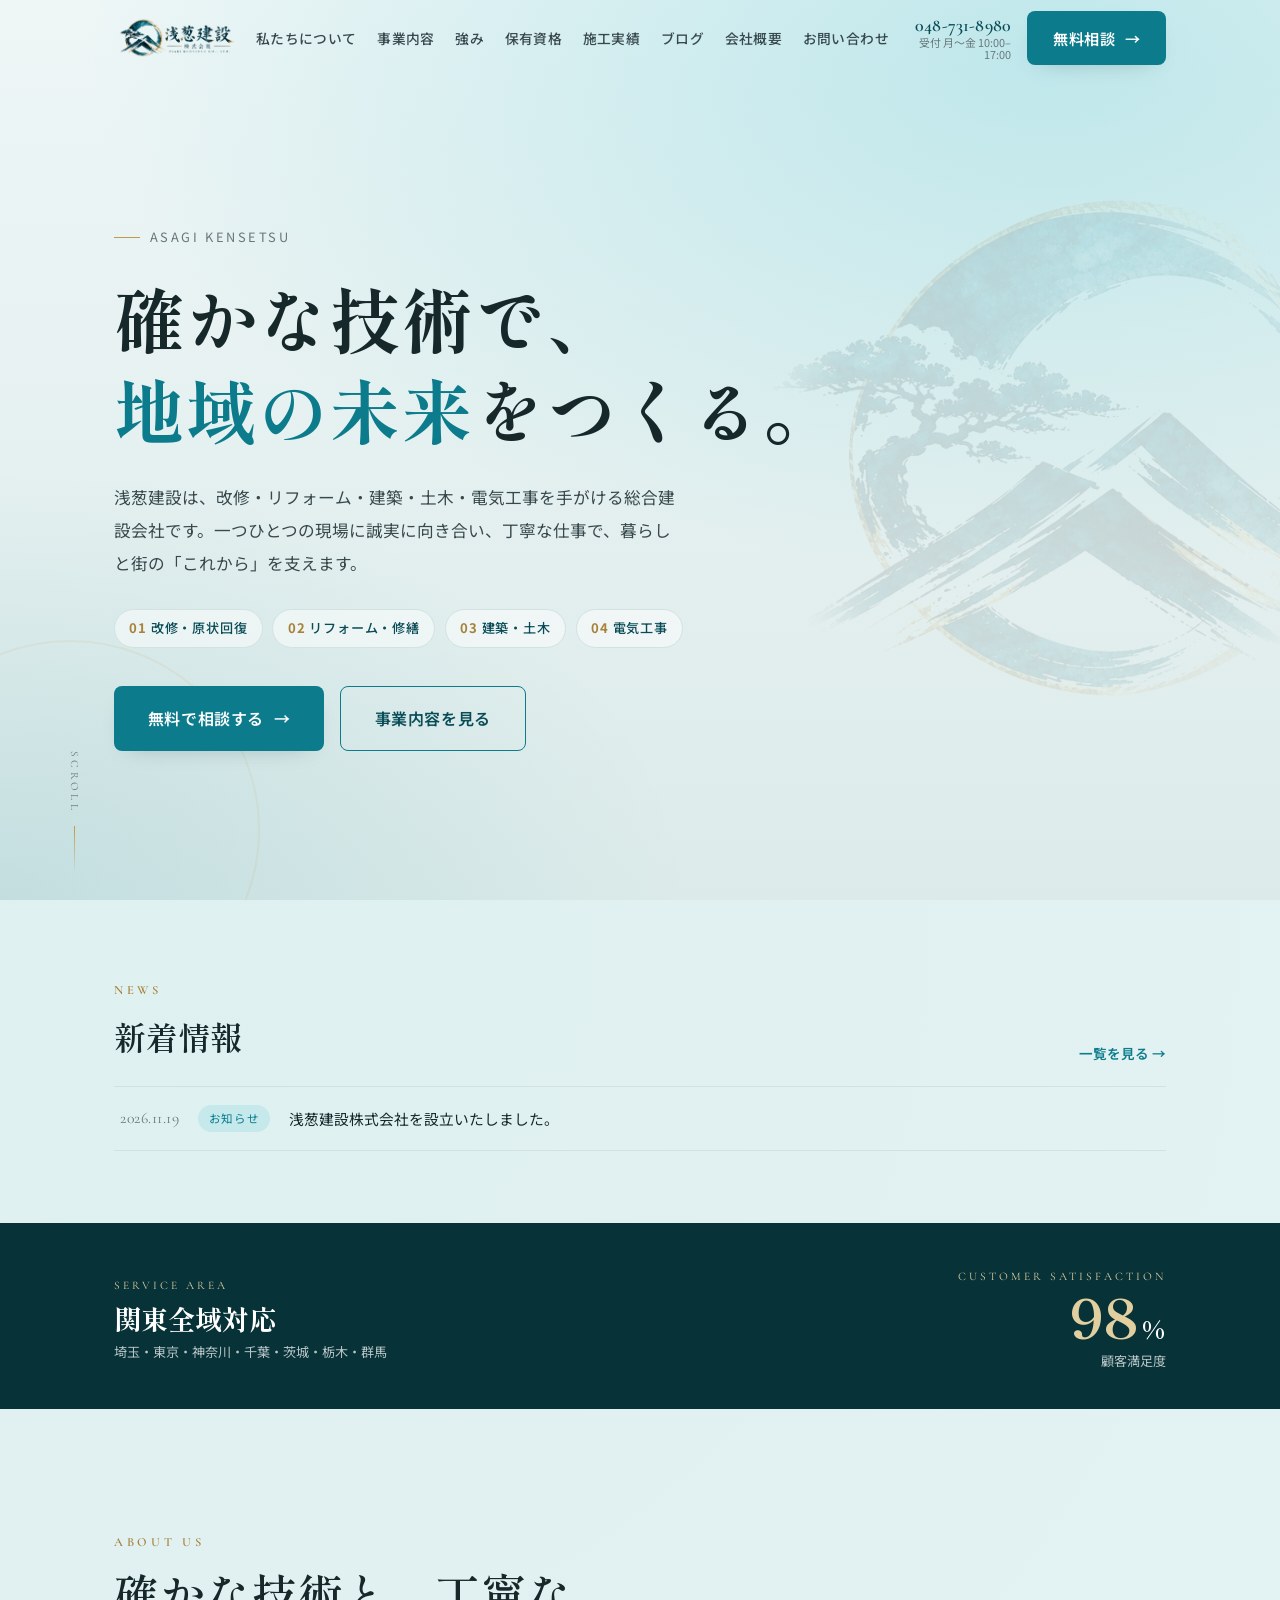
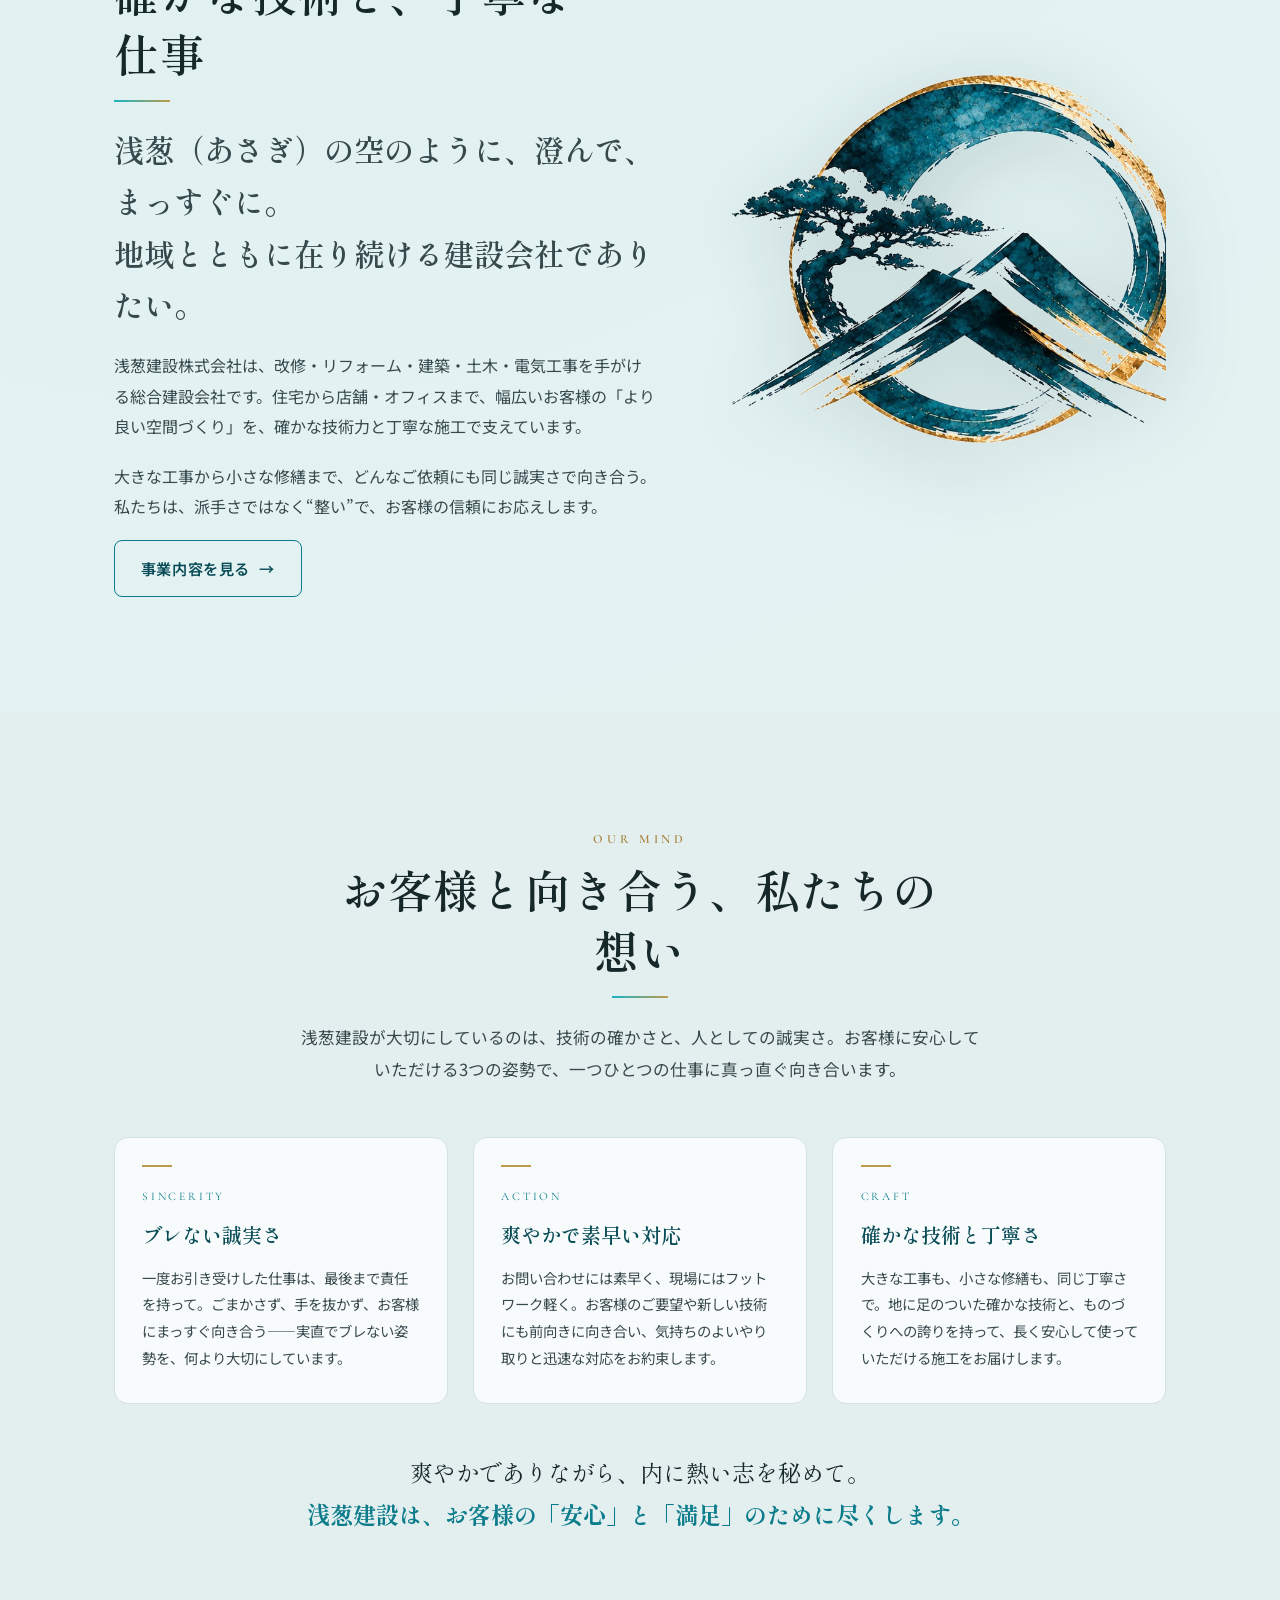
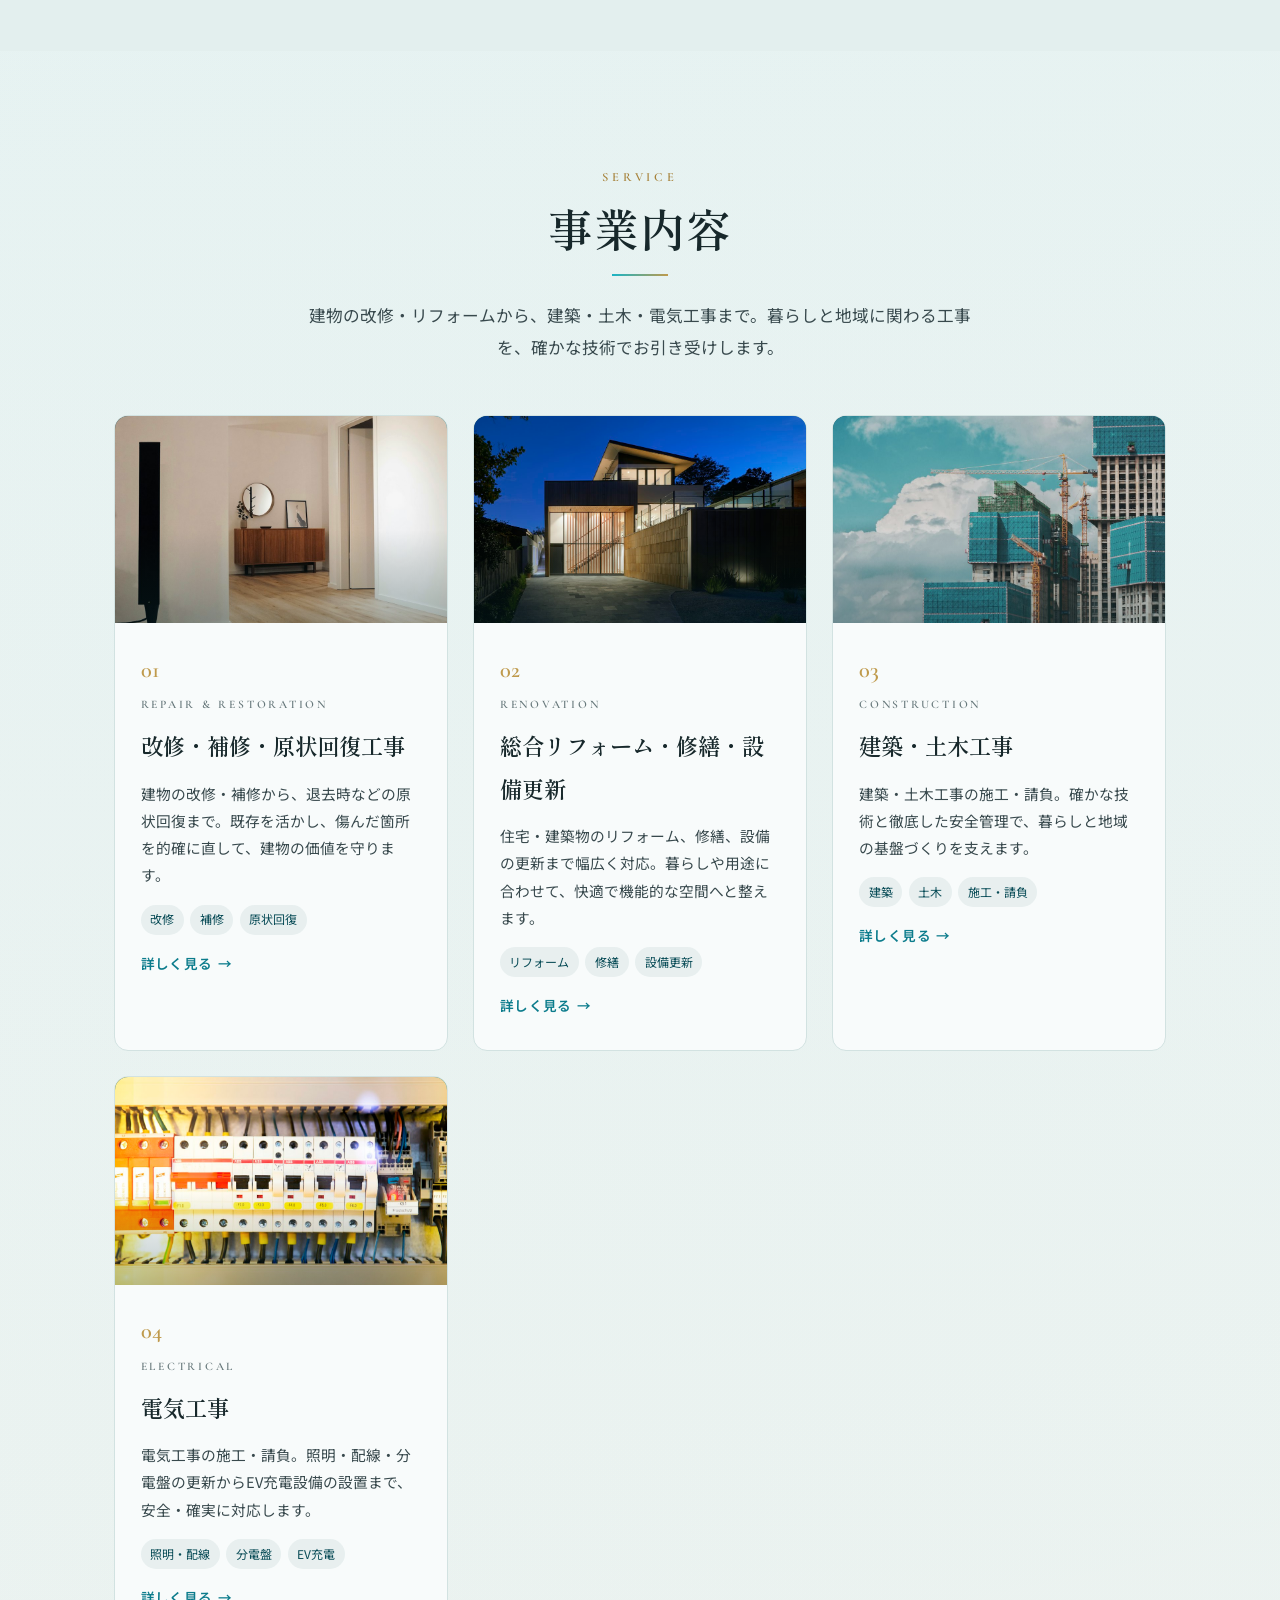
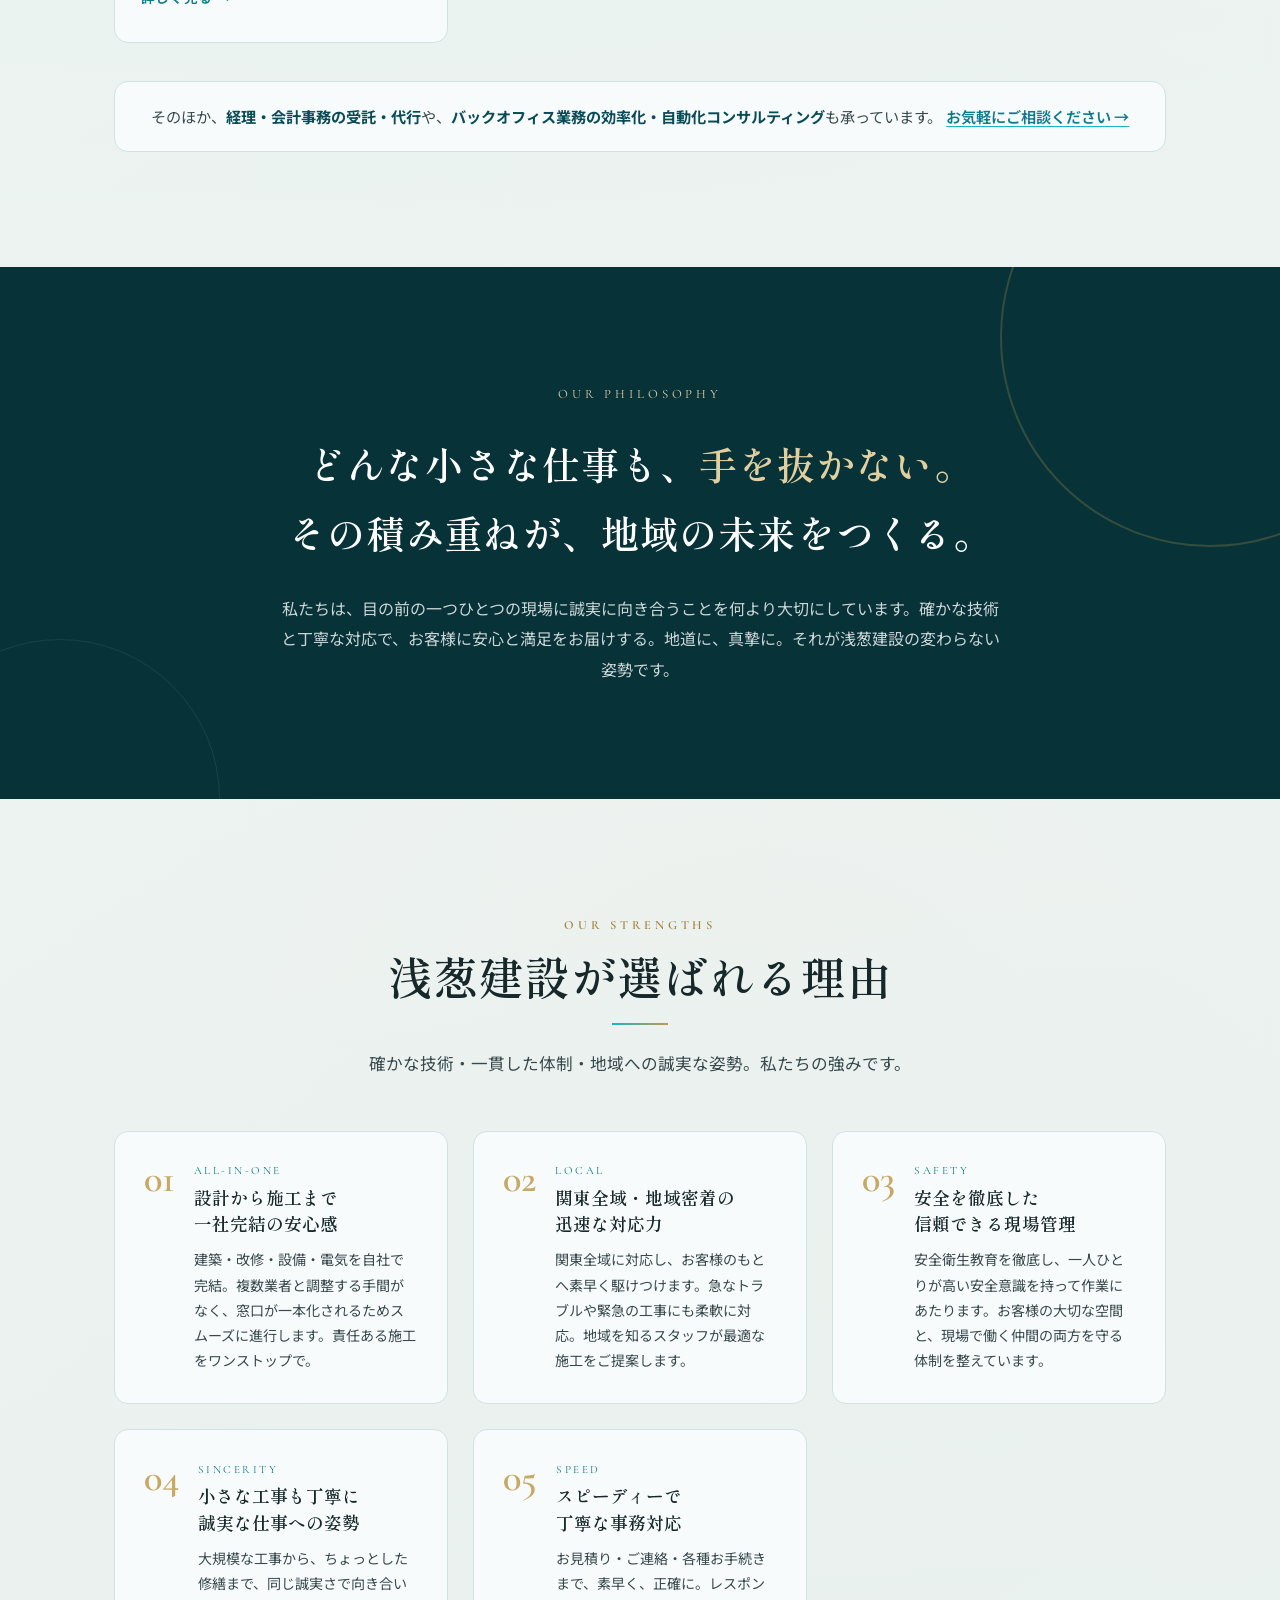
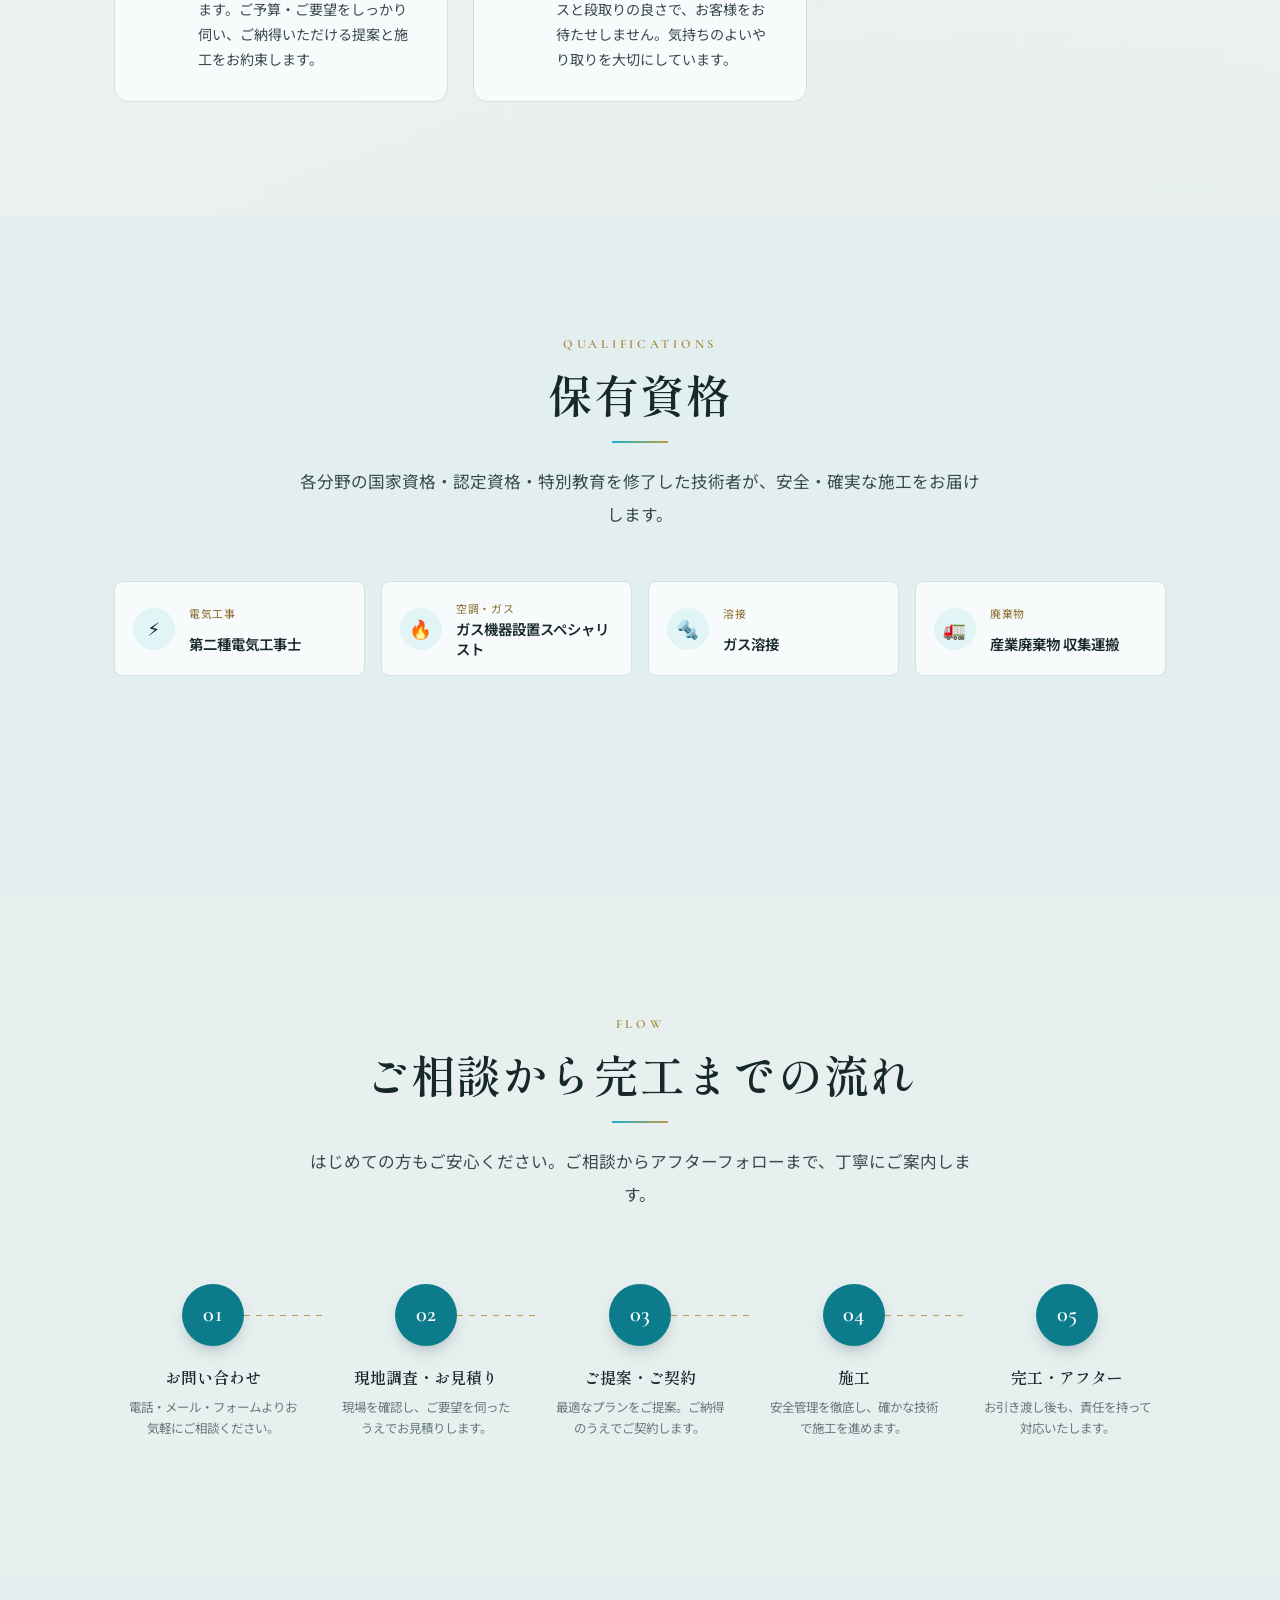
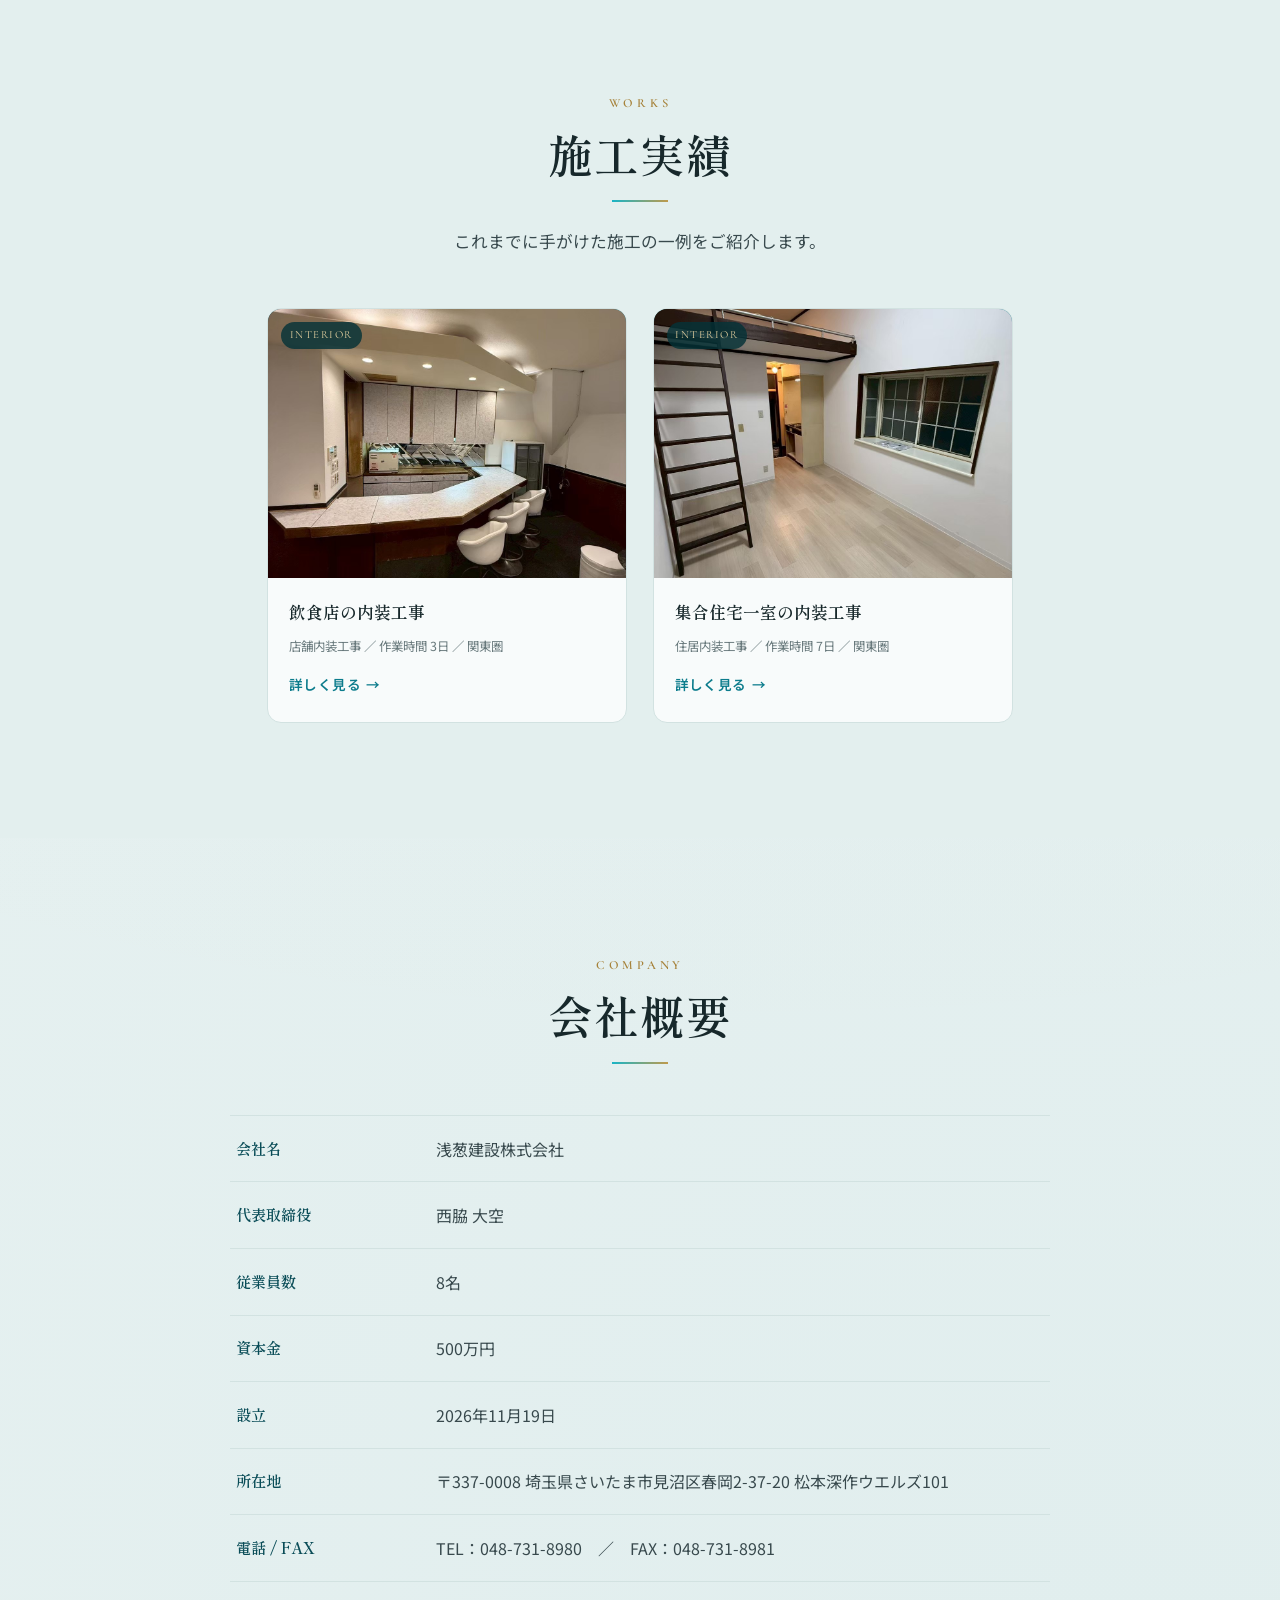
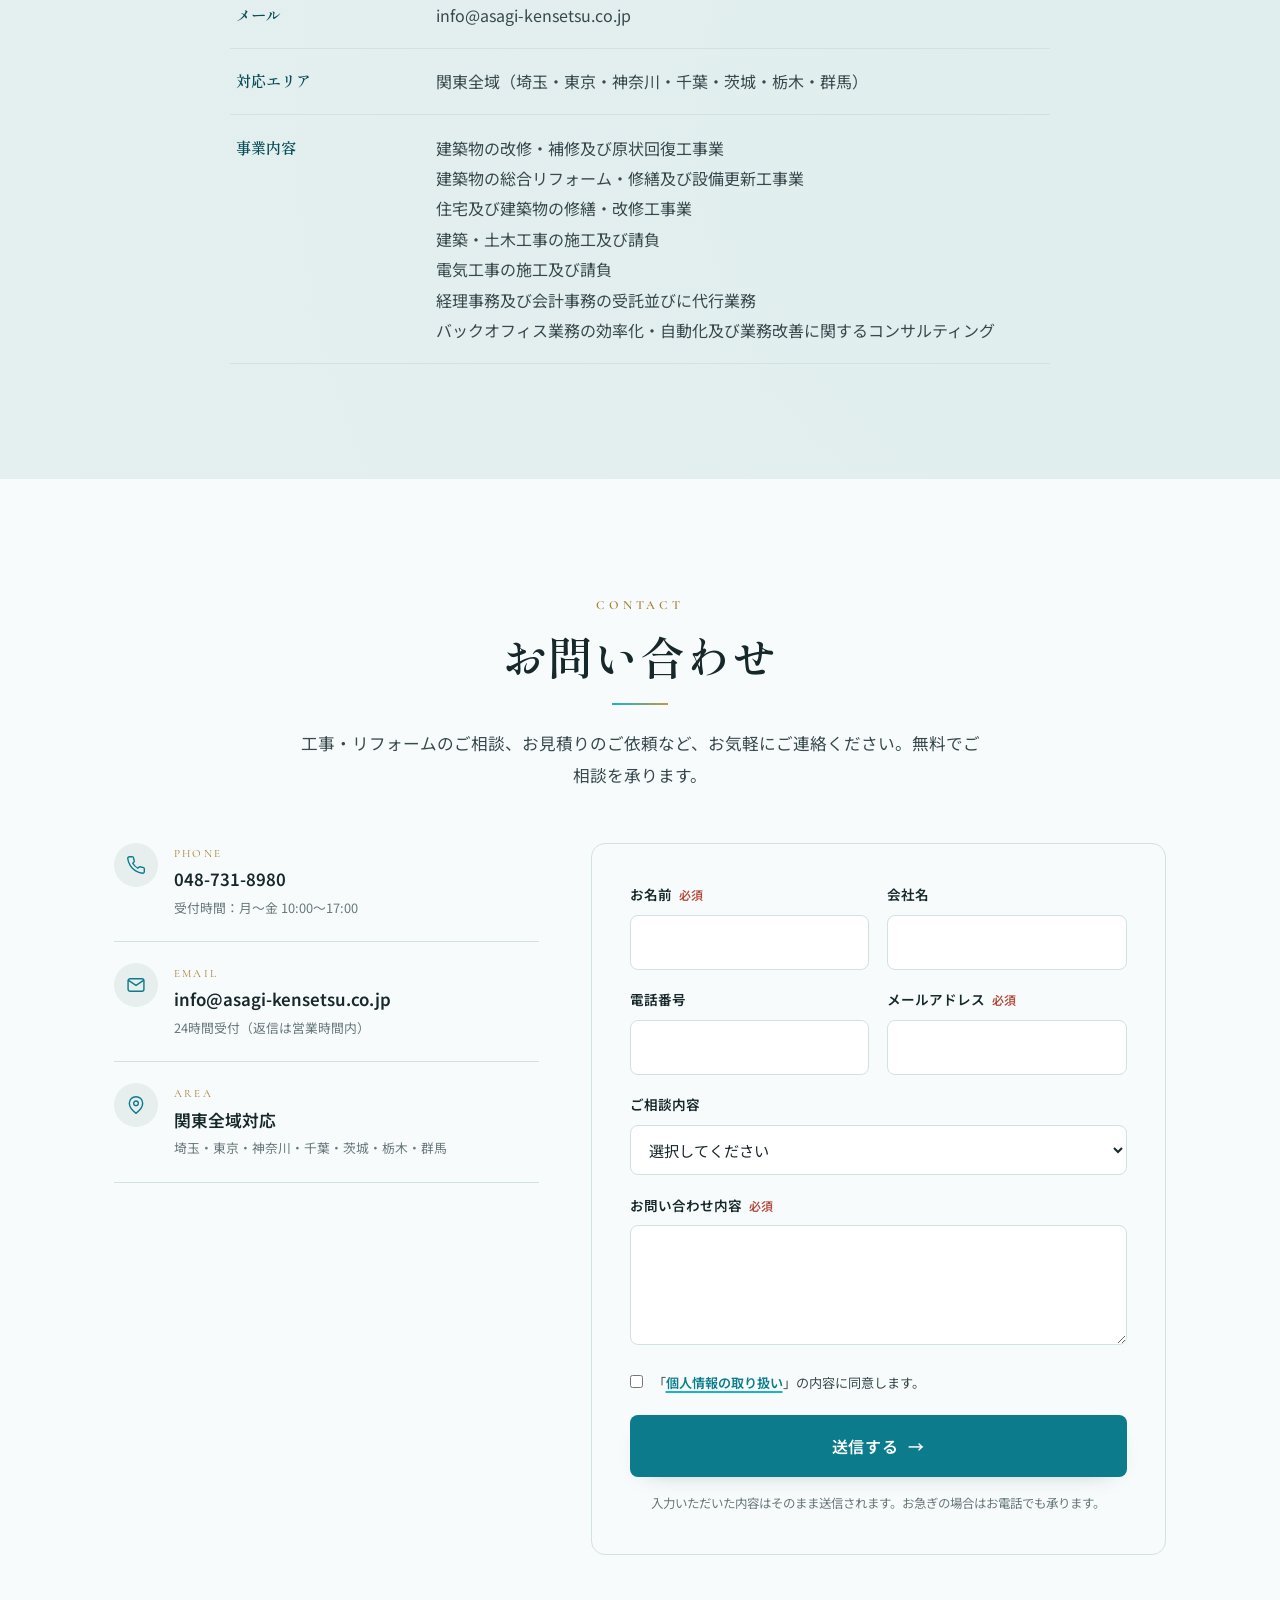
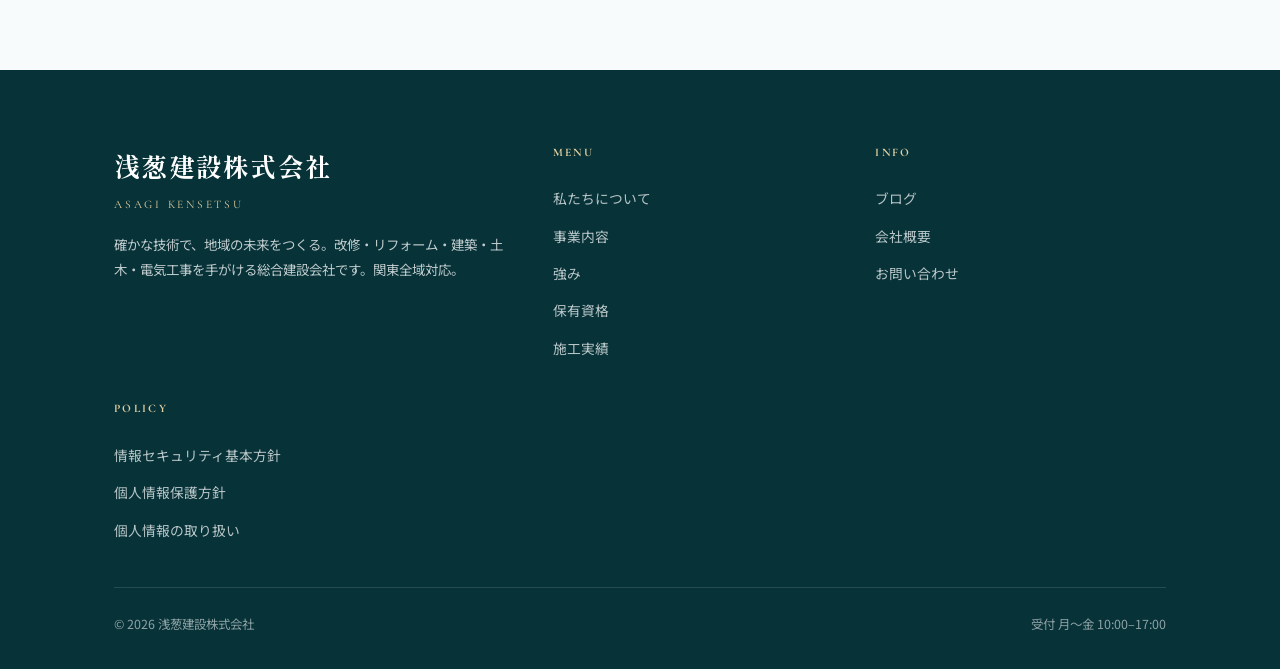
==== commit 5b961550: "お問い合わせフォームをWeb3Formsに接続（自動メール送信） - 送信だけで info@asagi-kensetsu.co.jp に届くようAJAX送信を実装 - access_key/subje" ====
--- a/index.html
+++ b/index.html
@@ -20,7 +20,7 @@
 <link rel="preconnect" href="https://fonts.googleapis.com">
 <link rel="preconnect" href="https://fonts.gstatic.com" crossorigin>
 <link href="https://fonts.googleapis.com/css2?family=Shippori+Mincho:wght@500;600;700&family=Noto+Sans+JP:wght@400;500;700&family=Cormorant+Garamond:wght@500;600&display=swap" rel="stylesheet">
-<link rel="stylesheet" href="css/style.css?v=20261125h">
+<link rel="stylesheet" href="css/style.css?v=20261126b">
 <script type="application/ld+json">
 {
   "@context": "https://schema.org",
@@ -454,7 +454,11 @@
           <div><p class="en">Area</p><p class="v">関東全域対応</p><p class="s">埼玉・東京・神奈川・千葉・茨城・栃木・群馬</p></div>
         </div>
       </div>
-      <form class="form reveal" data-delay="1" id="contactForm" novalidate>
+      <form class="form reveal" data-delay="1" id="contactForm" action="https://api.web3forms.com/submit" method="POST" novalidate>
+        <input type="hidden" name="access_key" value="f67e7791-026a-448e-895c-90c4d58f4946">
+        <input type="hidden" name="subject" value="【ホームページ】お問い合わせ">
+        <input type="hidden" name="from_name" value="浅葱建設 お問い合わせフォーム">
+        <input type="checkbox" name="botcheck" tabindex="-1" autocomplete="off" aria-hidden="true" style="position:absolute;left:-9999px">
         <div class="field--row">
           <div class="field"><label for="f-name">お名前 <span class="req">必須</span></label><input id="f-name" name="name" type="text" autocomplete="name" required></div>
           <div class="field"><label for="f-company">会社名</label><input id="f-company" name="company" type="text" autocomplete="organization"></div>
@@ -478,8 +482,8 @@
         <div class="field"><label for="f-msg">お問い合わせ内容 <span class="req">必須</span></label><textarea id="f-msg" name="message" required></textarea></div>
         <label class="consent"><input type="checkbox" name="consent" required><span>「<a href="privacy-policy.html#handling" target="_blank" rel="noopener">個人情報の取り扱い</a>」の内容に同意します。</span></label>
         <button class="btn btn--primary btn--lg" type="submit" style="width:100%;justify-content:center">送信する <span class="arw">→</span></button>
-        <p class="form__note">送信ボタンを押すとメールアプリが起動し、入力内容が差し込まれます。お急ぎの場合はお電話でも承ります。</p>
-        <p class="form-msg" id="formMsg">メールアプリが開きます。内容をご確認のうえ送信してください。届き次第、折り返しご連絡いたします。</p>
+        <p class="form__note">入力いただいた内容はそのまま送信されます。お急ぎの場合はお電話でも承ります。</p>
+        <p class="form-msg" id="formMsg">お問い合わせありがとうございます。内容を確認のうえ、折り返しご連絡いたします。</p>
       </form>
     </div>
   </div>
@@ -530,6 +534,6 @@
   <a class="contact" href="#contact"><svg viewBox="0 0 24 24" width="17" height="17" fill="none" stroke="currentColor" stroke-width="1.8" stroke-linecap="round" stroke-linejoin="round"><rect x="2.5" y="4.5" width="19" height="15" rx="2.5"/><path d="m3 6.5 9 6 9-6"/></svg> 無料相談</a>
 </div>
 
-<script src="js/main.js?v=20261126a"></script>
+<script src="js/main.js?v=20261126b"></script>
 </body>
 </html>
--- a/css/style.css
+++ b/css/style.css
@@ -340,6 +340,7 @@
 .form__note{font-size:.78rem;color:var(--sumi-500);margin-top:.9rem;text-align:center}
 .form-msg{display:none;margin-top:1rem;padding:.9rem 1rem;border-radius:var(--radius-sm);background:rgba(21,86,94,.1);color:var(--asagi-800);font-size:.88rem;text-align:center}
 .form-msg.show{display:block}
+.form-msg.error{background:rgba(178,74,60,.12);color:#9a3b2f}
 @media(max-width:860px){.contact__wrap{grid-template-columns:1fr}.field--row{grid-template-columns:1fr}}
 
 /* ---------- Footer ---------- */
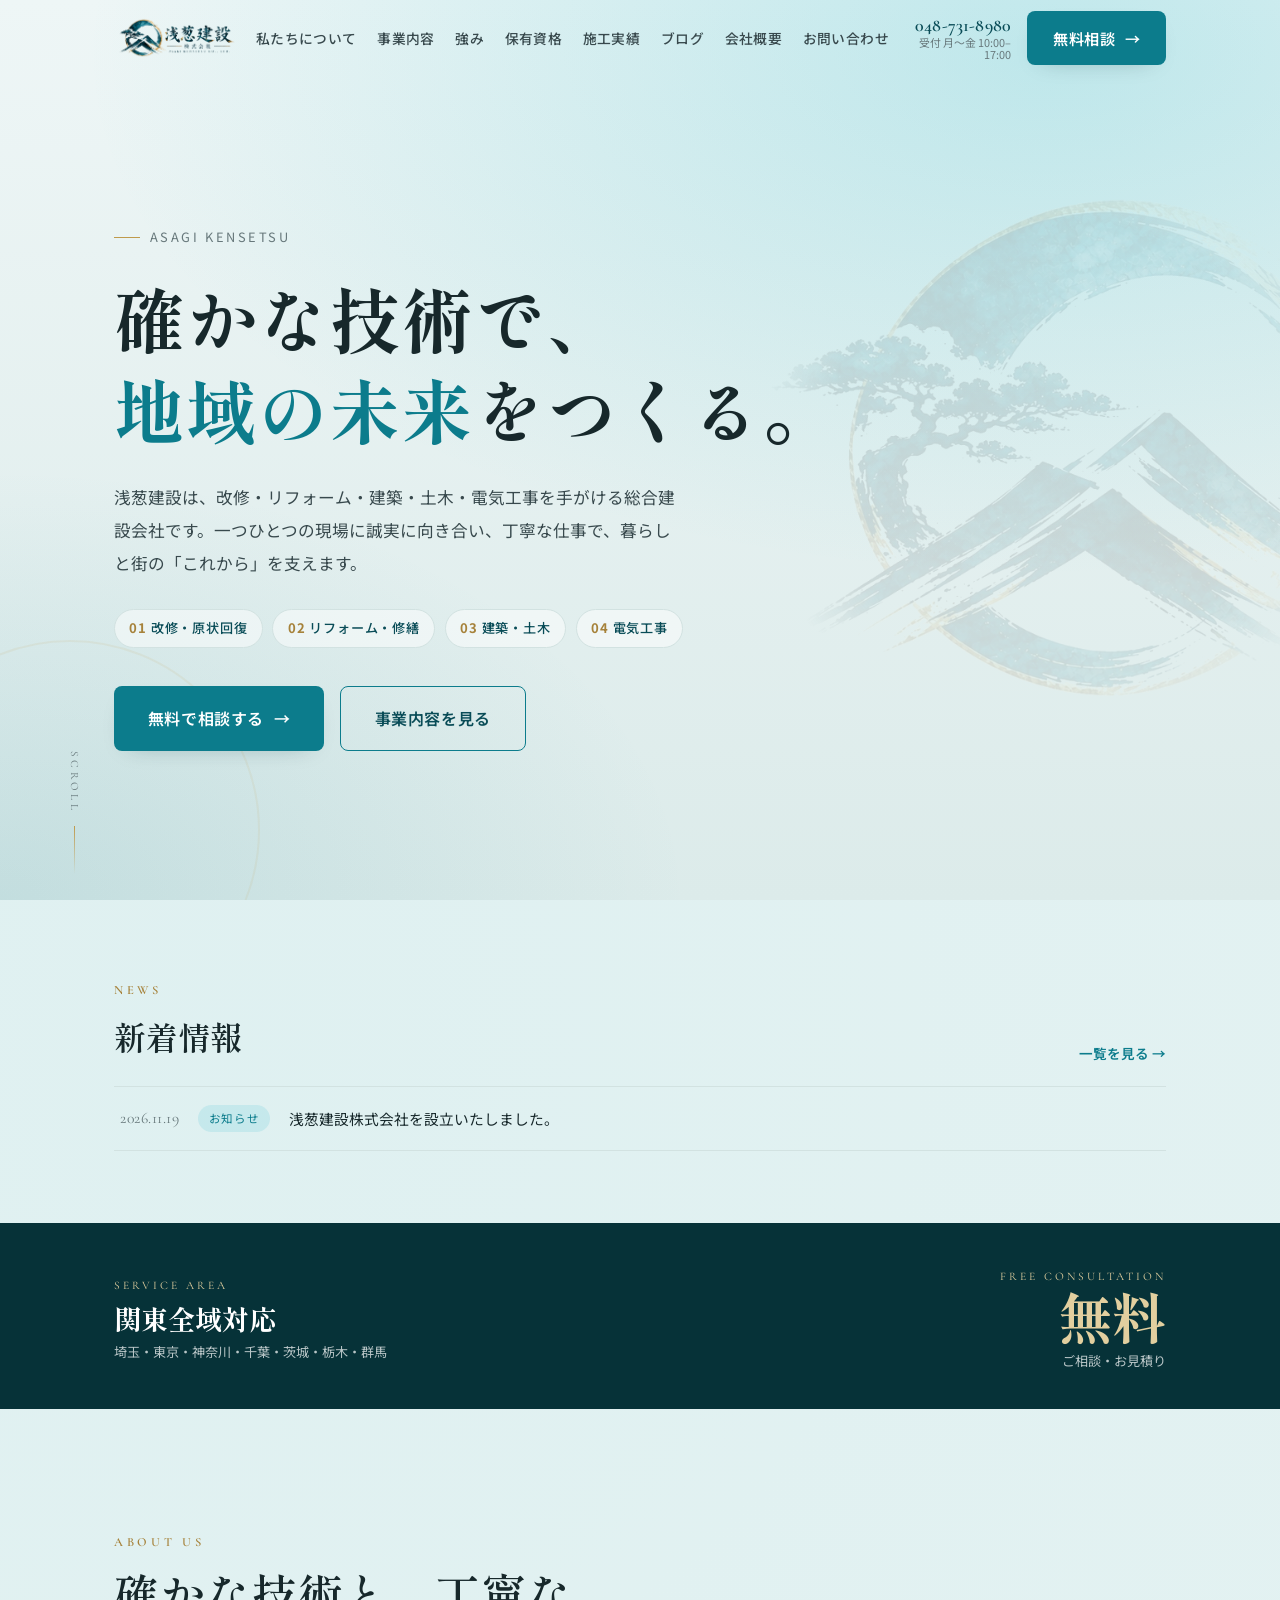
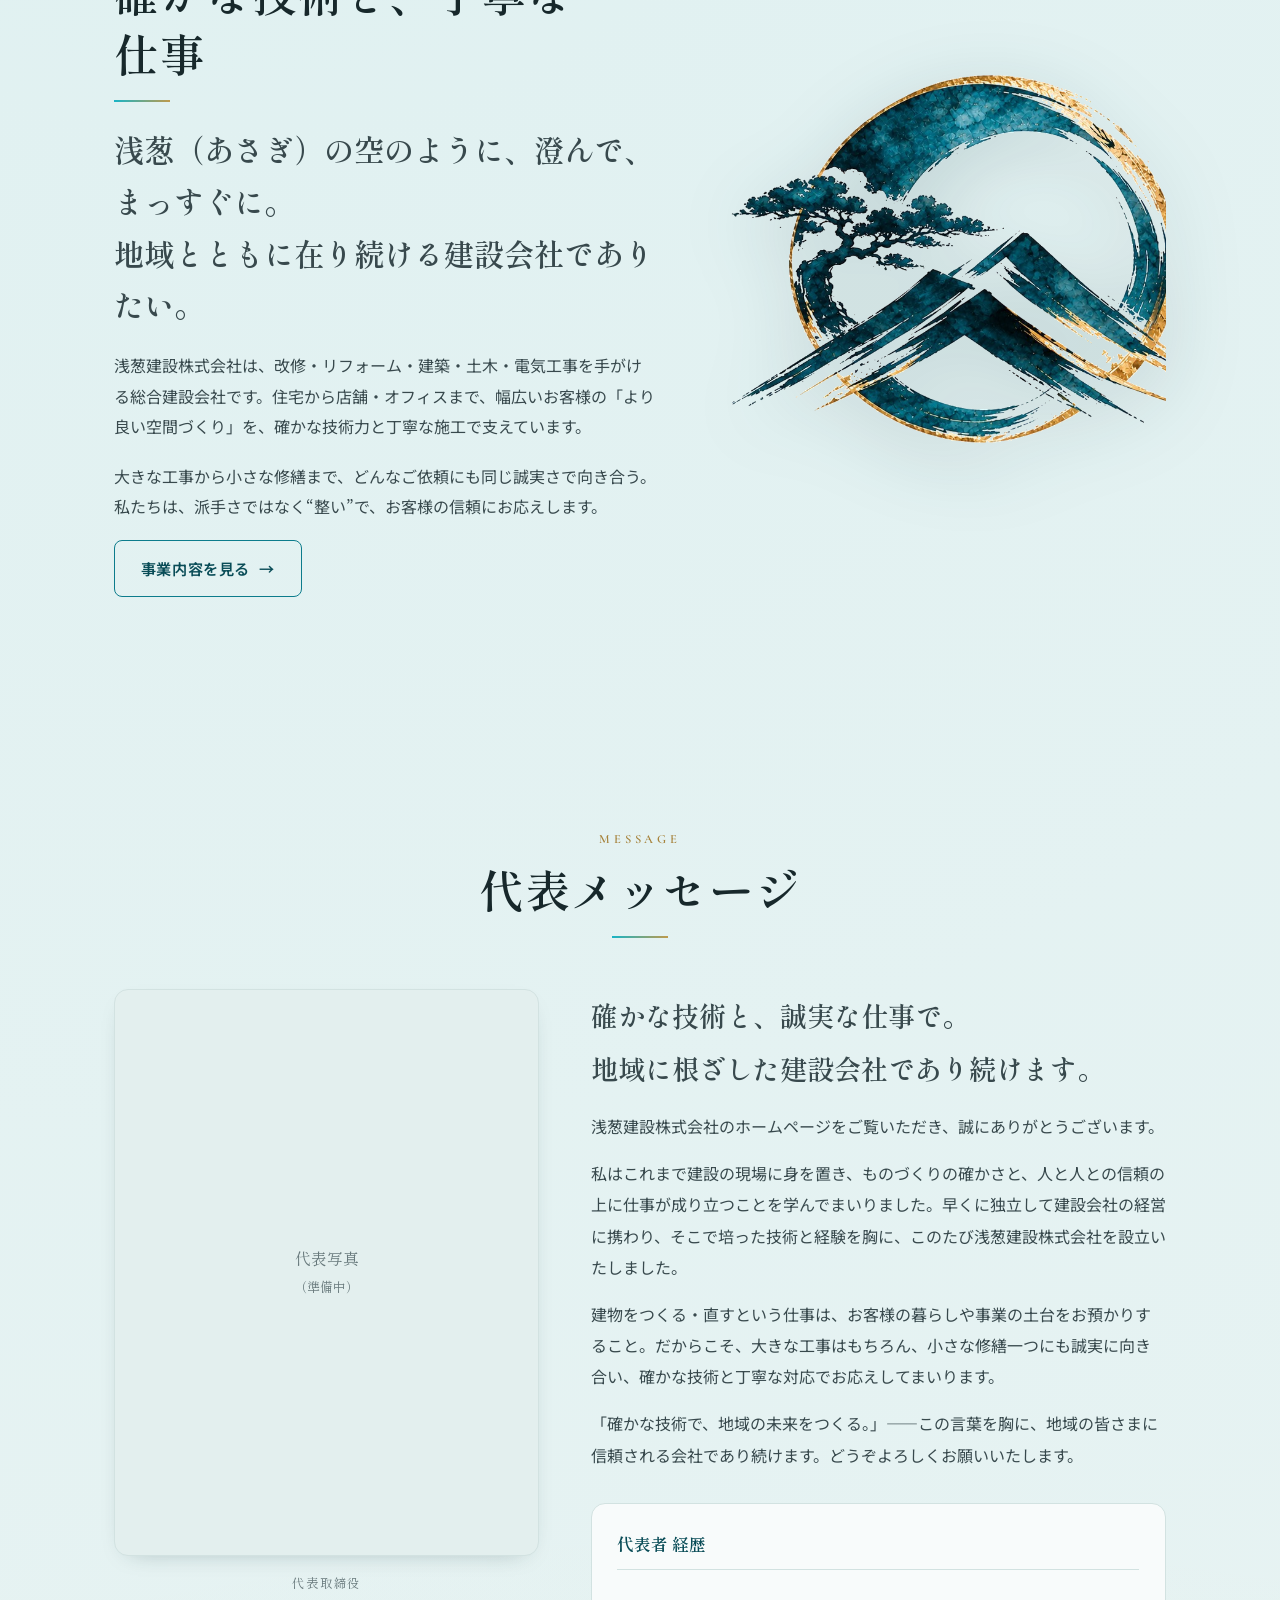
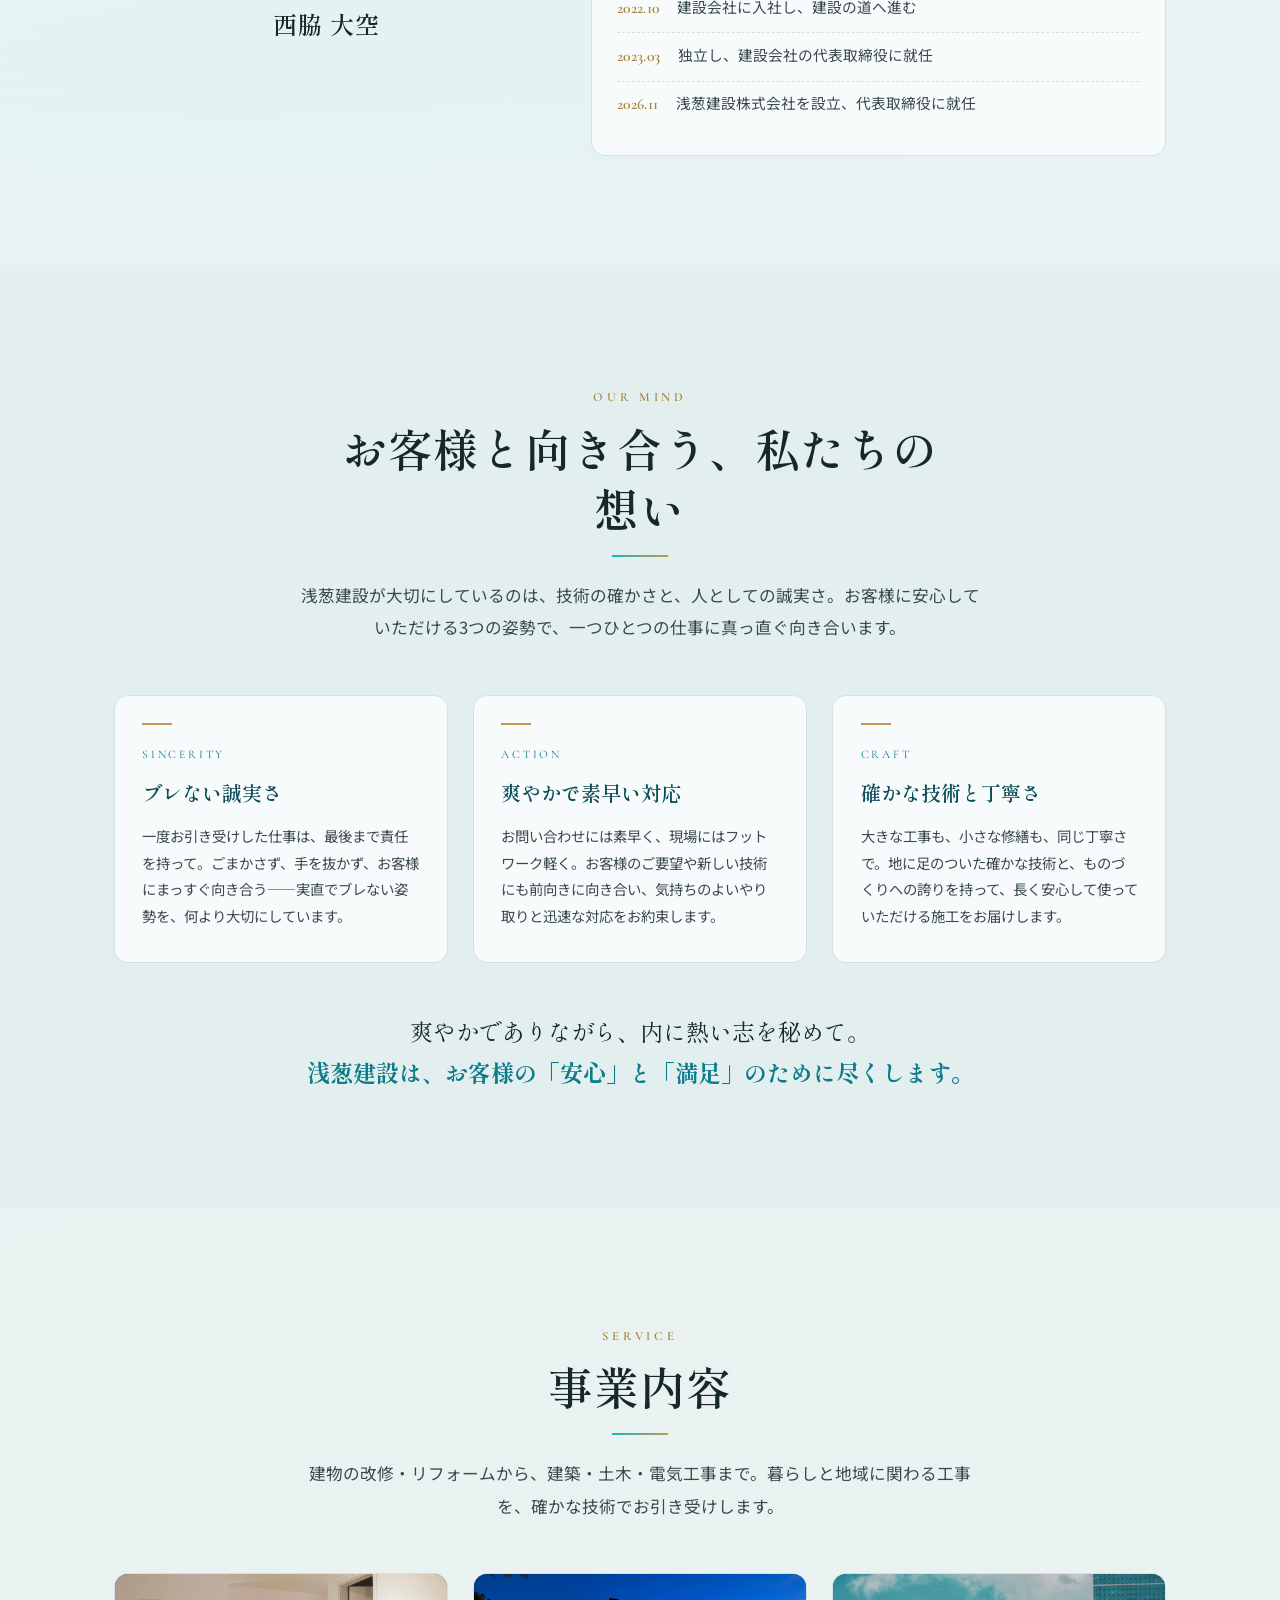
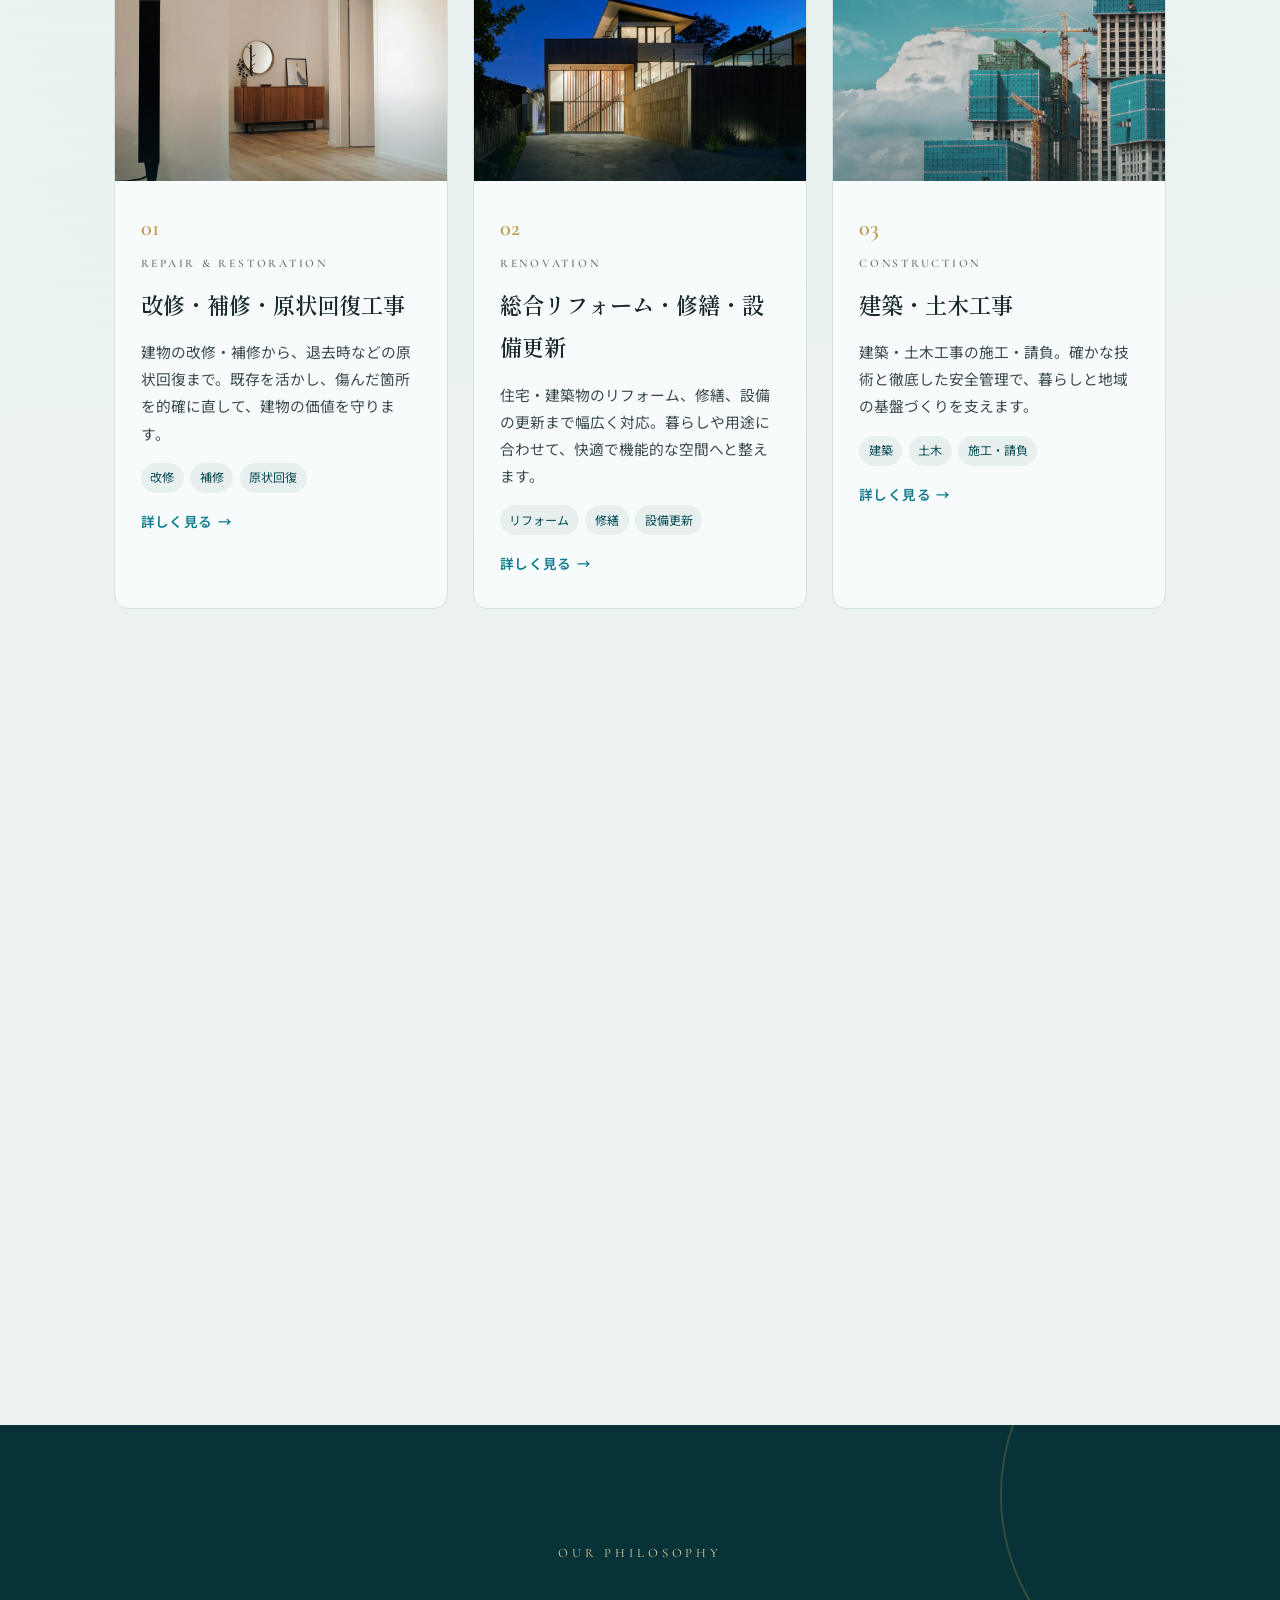
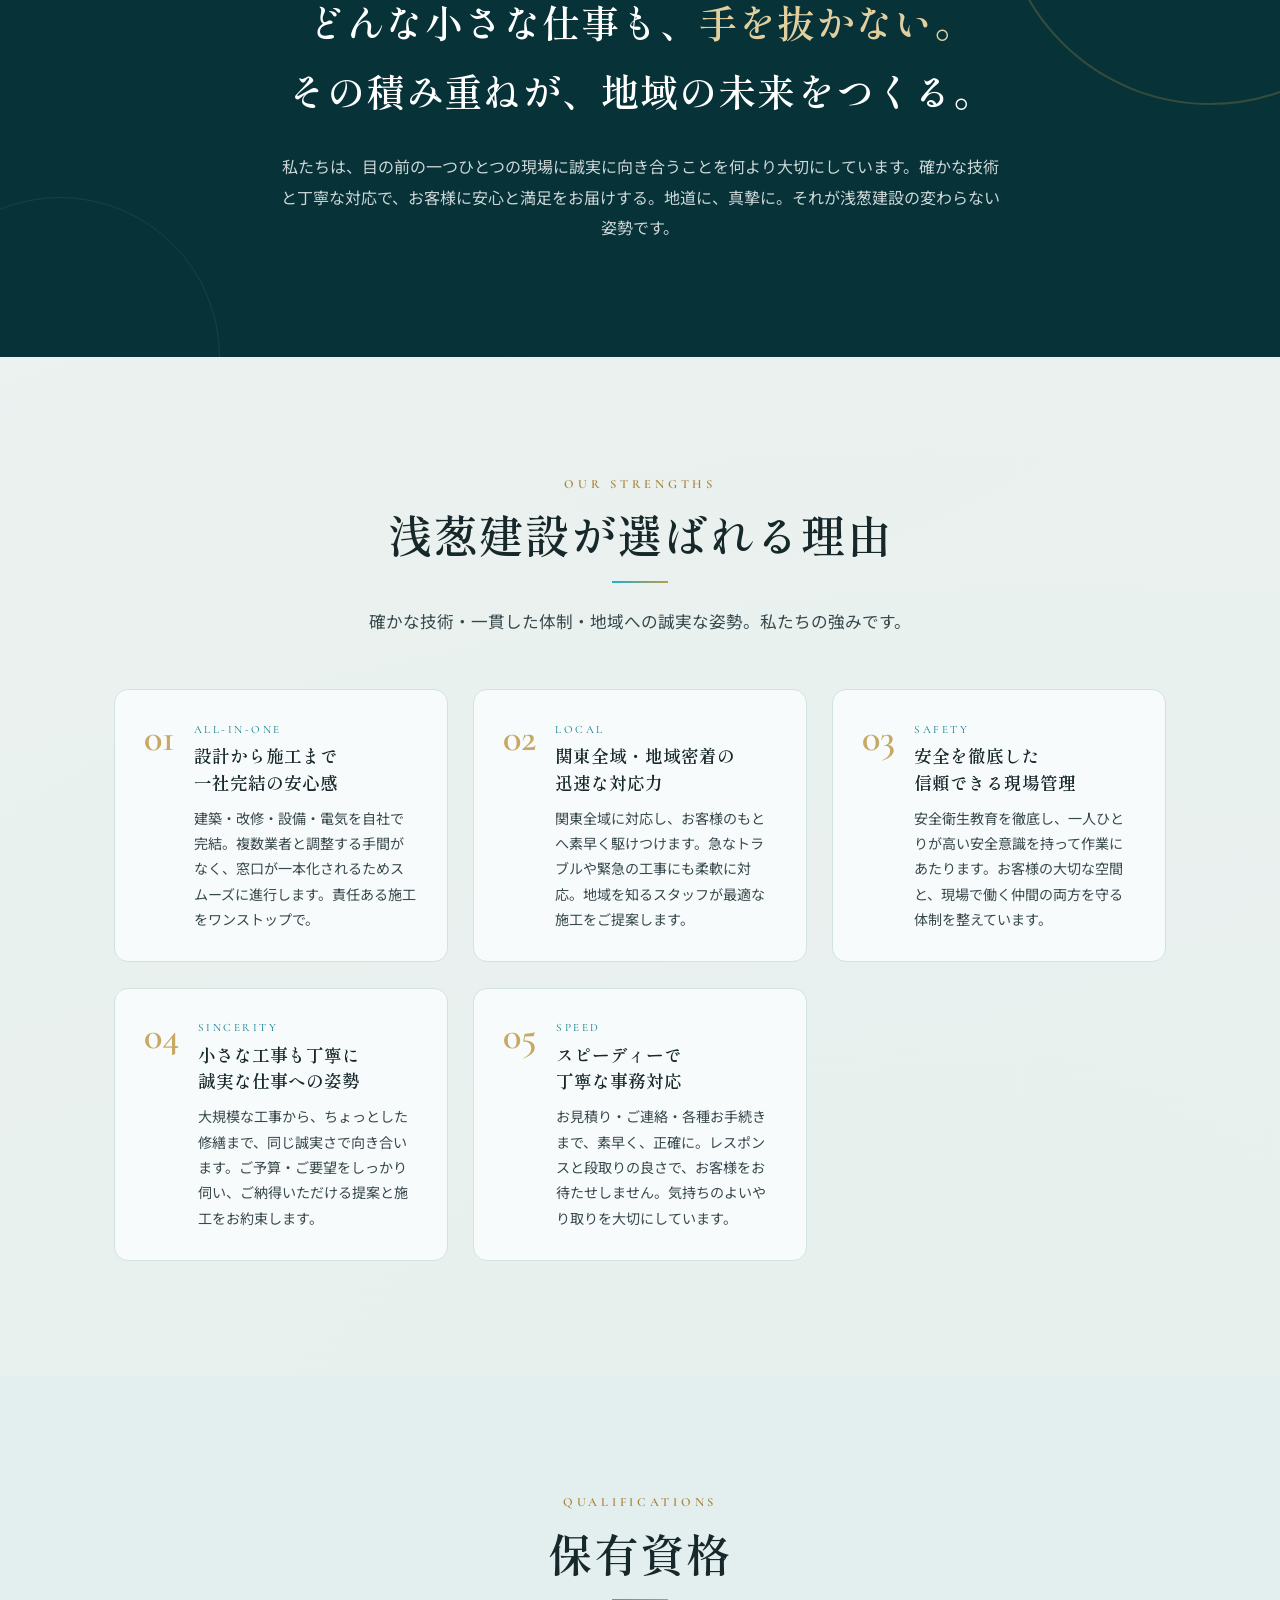
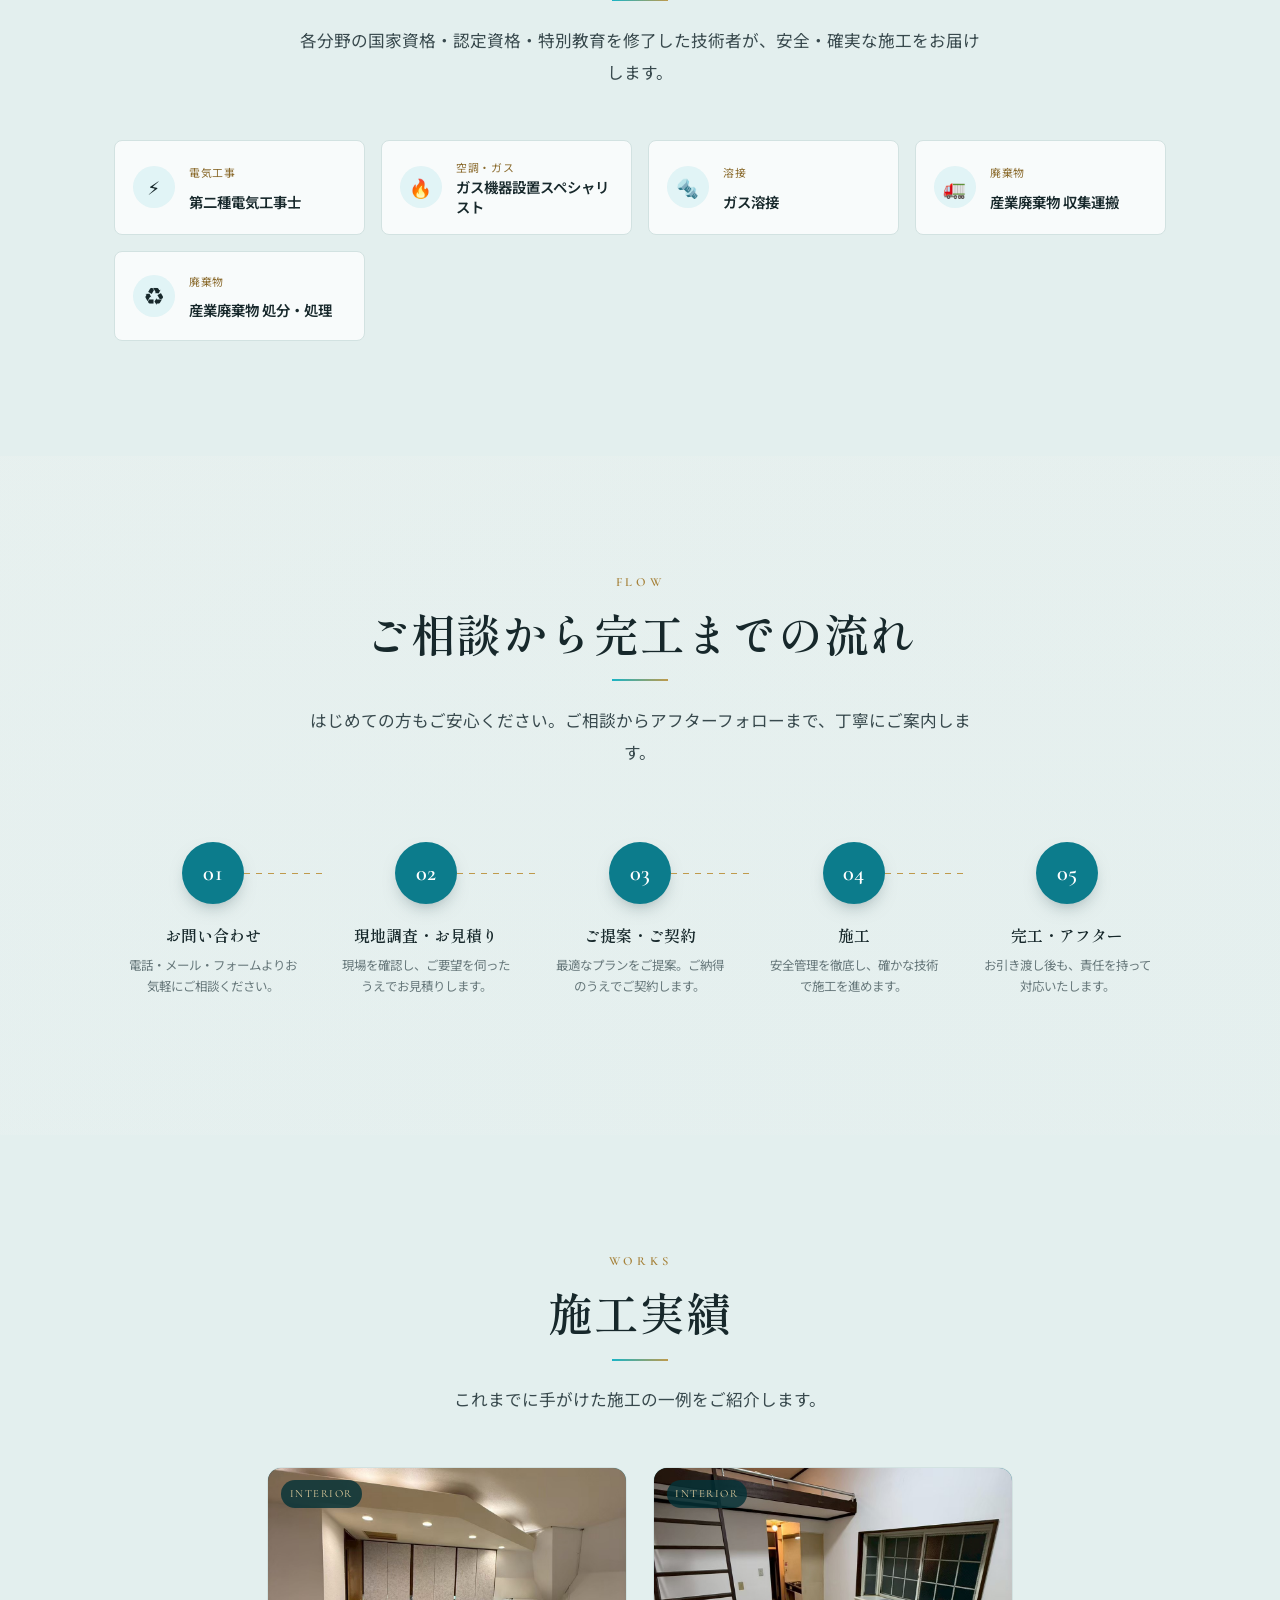
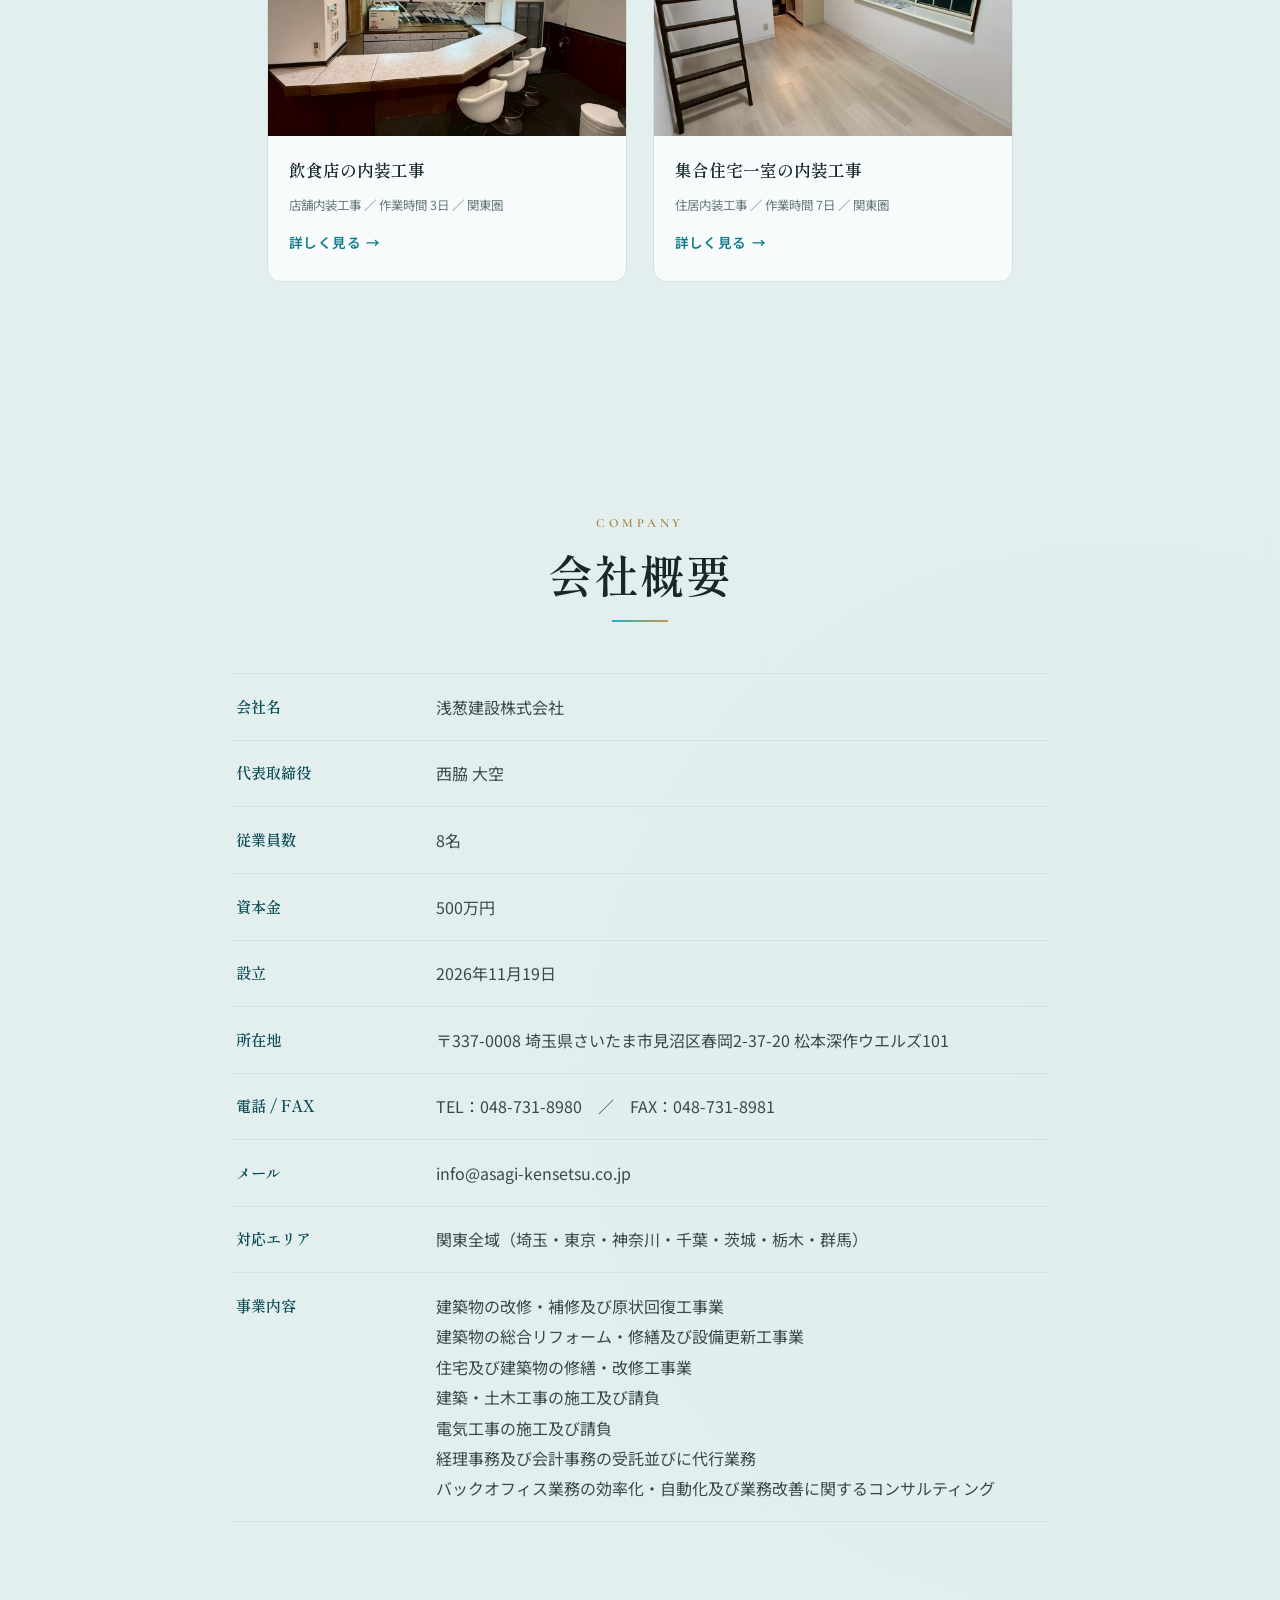
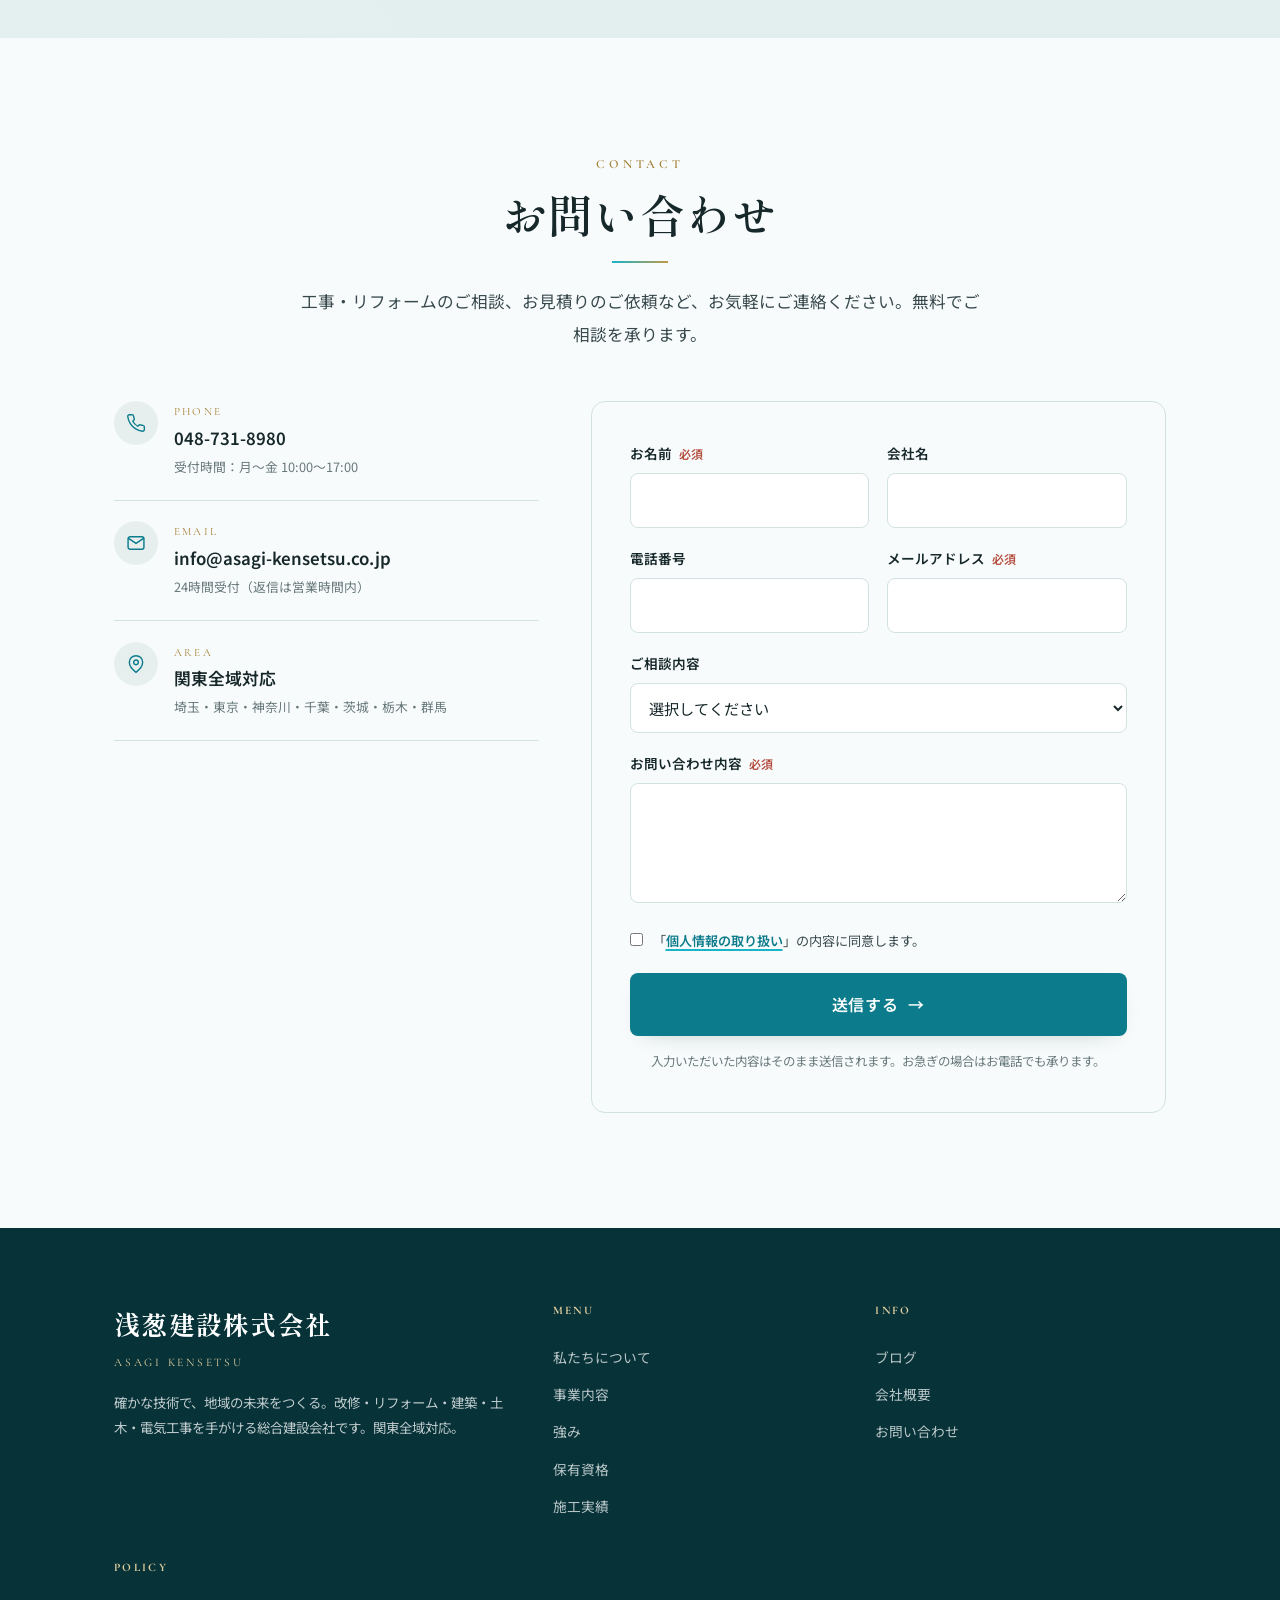
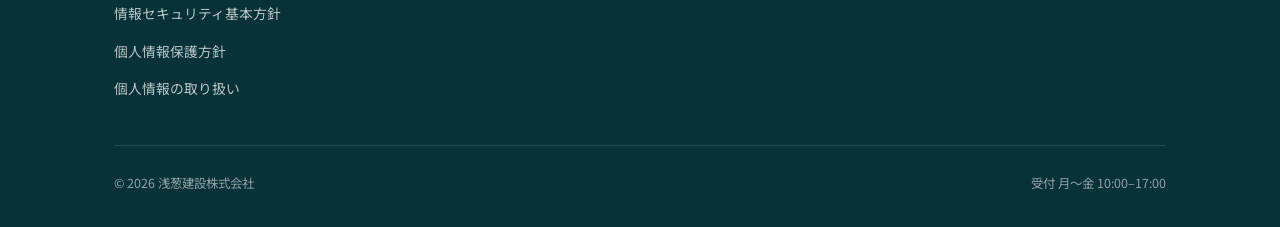
==== commit 48763aba: "代表メッセージ追加、エリア帯の満足度を無料相談に差し替え - 新規会社に不自然な「顧客満足度98%」を削除→「ご相談・お見積り 無料」に - 代表メッセージ（挨拶・経歴タイムライン・顔写真枠）セクショ" ====
--- a/index.html
+++ b/index.html
@@ -20,7 +20,7 @@
 <link rel="preconnect" href="https://fonts.googleapis.com">
 <link rel="preconnect" href="https://fonts.gstatic.com" crossorigin>
 <link href="https://fonts.googleapis.com/css2?family=Shippori+Mincho:wght@500;600;700&family=Noto+Sans+JP:wght@400;500;700&family=Cormorant+Garamond:wght@500;600&display=swap" rel="stylesheet">
-<link rel="stylesheet" href="css/style.css?v=20261126b">
+<link rel="stylesheet" href="css/style.css?v=20261127a">
 <script type="application/ld+json">
 {
   "@context": "https://schema.org",
@@ -150,7 +150,7 @@
 </section>
 
 <!-- ============ AREA + SATISFACTION band ============ -->
-<section class="areaband" aria-label="対応エリア・顧客満足度">
+<section class="areaband" aria-label="対応エリア・無料相談">
   <div class="container areaband__inner">
     <div class="areaband__area">
       <span class="areaband__en">Service Area</span>
@@ -158,9 +158,9 @@
       <p class="areaband__pref">埼玉・東京・神奈川・千葉・茨城・栃木・群馬</p>
     </div>
     <div class="areaband__sat">
-      <span class="areaband__en">Customer Satisfaction</span>
-      <p class="areaband__num"><span data-count="98">98</span><span class="u">%</span></p>
-      <p class="areaband__pref">顧客満足度 <!-- TODO: 実データに差し替え --></p>
+      <span class="areaband__en">Free Consultation</span>
+      <p class="areaband__num">無料</p>
+      <p class="areaband__pref">ご相談・お見積り</p>
     </div>
   </div>
 </section>
@@ -180,6 +180,42 @@
       </div>
       <div class="about__visual reveal" data-delay="2">
         <img src="assets/logo-emblem.png" alt="浅葱建設のシンボルマーク" loading="lazy">
+      </div>
+    </div>
+  </div>
+</section>
+
+<!-- ============ MESSAGE（代表メッセージ） ============ -->
+<section class="section" id="message">
+  <div class="container">
+    <div class="sec-head sec-head--center reveal">
+      <span class="eyebrow">Message</span>
+      <h2 class="sec-title">代表メッセージ</h2>
+      <hr class="sec-rule">
+    </div>
+    <div class="message__wrap">
+      <div class="message__photo reveal">
+        <div class="message__ph">
+          <!-- TODO: 代表写真を assets/president.jpg として配置すると自動で表示されます -->
+          <img src="assets/president.jpg" alt="代表取締役 西脇 大空" loading="lazy" onerror="this.parentNode.classList.add('message__ph--empty');this.remove();">
+          <span class="message__phtext">代表写真<br><small>（準備中）</small></span>
+        </div>
+        <p class="message__name"><small>代表取締役</small>西脇 大空</p>
+      </div>
+      <div class="message__body reveal" data-delay="1">
+        <p class="message__lead">確かな技術と、誠実な仕事で。<br>地域に根ざした建設会社であり続けます。</p>
+        <p>浅葱建設株式会社のホームページをご覧いただき、誠にありがとうございます。</p>
+        <p>私はこれまで建設の現場に身を置き、ものづくりの確かさと、人と人との信頼の上に仕事が成り立つことを学んでまいりました。早くに独立して建設会社の経営に携わり、そこで培った技術と経験を胸に、このたび浅葱建設株式会社を設立いたしました。</p>
+        <p>建物をつくる・直すという仕事は、お客様の暮らしや事業の土台をお預かりすること。だからこそ、大きな工事はもちろん、小さな修繕一つにも誠実に向き合い、確かな技術と丁寧な対応でお応えしてまいります。</p>
+        <p>「確かな技術で、地域の未来をつくる。」——この言葉を胸に、地域の皆さまに信頼される会社であり続けます。どうぞよろしくお願いいたします。</p>
+        <div class="message__career">
+          <h3 class="message__careerttl">代表者 経歴</h3>
+          <ul class="career">
+            <li><span class="career__date">2022.10</span><span class="career__txt">建設会社に入社し、建設の道へ進む</span></li>
+            <li><span class="career__date">2023.03</span><span class="career__txt">独立し、建設会社の代表取締役に就任</span></li>
+            <li><span class="career__date">2026.11</span><span class="career__txt">浅葱建設株式会社を設立、代表取締役に就任</span></li>
+          </ul>
+        </div>
       </div>
     </div>
   </div>
--- a/css/style.css
+++ b/css/style.css
@@ -341,6 +341,26 @@
 .form-msg{display:none;margin-top:1rem;padding:.9rem 1rem;border-radius:var(--radius-sm);background:rgba(21,86,94,.1);color:var(--asagi-800);font-size:.88rem;text-align:center}
 .form-msg.show{display:block}
 .form-msg.error{background:rgba(178,74,60,.12);color:#9a3b2f}
+
+/* ---------- 代表メッセージ ---------- */
+.message__wrap{display:grid;grid-template-columns:.85fr 1.15fr;gap:clamp(1.8rem,4vw,3.5rem);align-items:start}
+.message__photo{position:relative}
+.message__ph{position:relative;aspect-ratio:3/4;border-radius:var(--radius);overflow:hidden;background:var(--washi-2);border:1px solid var(--line);box-shadow:var(--shadow-sm);display:flex;align-items:center;justify-content:center}
+.message__ph img{position:absolute;inset:0;width:100%;height:100%;object-fit:cover}
+.message__phtext{display:none;text-align:center;color:var(--sumi-500);font-family:var(--font-serif);font-size:1rem;line-height:1.7}
+.message__phtext small{font-size:.8rem}
+.message__ph--empty .message__phtext{display:block}
+.message__name{margin-top:1rem;text-align:center;font-family:var(--font-serif);font-size:1.5rem;font-weight:600;color:var(--sumi-900);letter-spacing:.04em}
+.message__name small{display:block;font-size:.78rem;color:var(--sumi-500);font-weight:400;letter-spacing:.14em;margin-bottom:.3rem}
+.message__lead{font-family:var(--font-serif);font-size:clamp(1.25rem,2.6vw,1.7rem);line-height:1.7;color:var(--asagi-800);font-weight:600;margin-bottom:1.5rem}
+.message__body > p{color:var(--sumi-700);line-height:1.95;margin-bottom:1rem}
+.message__career{margin-top:2rem;background:var(--paper);border:1px solid var(--line);border-radius:var(--radius);padding:clamp(1.2rem,2.5vw,1.6rem)}
+.message__careerttl{font-family:var(--font-serif);font-size:1.05rem;font-weight:600;color:var(--asagi-800);margin-bottom:.9rem;padding-bottom:.5rem;border-bottom:1px solid var(--line)}
+.career li{display:grid;grid-template-columns:auto 1fr;gap:1.1rem;padding:.55rem 0;align-items:baseline;border-bottom:1px dashed var(--line)}
+.career li:last-child{border-bottom:0}
+.career__date{font-family:var(--font-en);font-weight:600;color:var(--gold-600);font-size:.98rem;letter-spacing:.02em;white-space:nowrap}
+.career__txt{color:var(--sumi-700);font-size:.92rem;line-height:1.7}
+@media(max-width:820px){.message__wrap{grid-template-columns:1fr}.message__photo{max-width:320px;margin-inline:auto}}
 @media(max-width:860px){.contact__wrap{grid-template-columns:1fr}.field--row{grid-template-columns:1fr}}
 
 /* ---------- Footer ---------- */
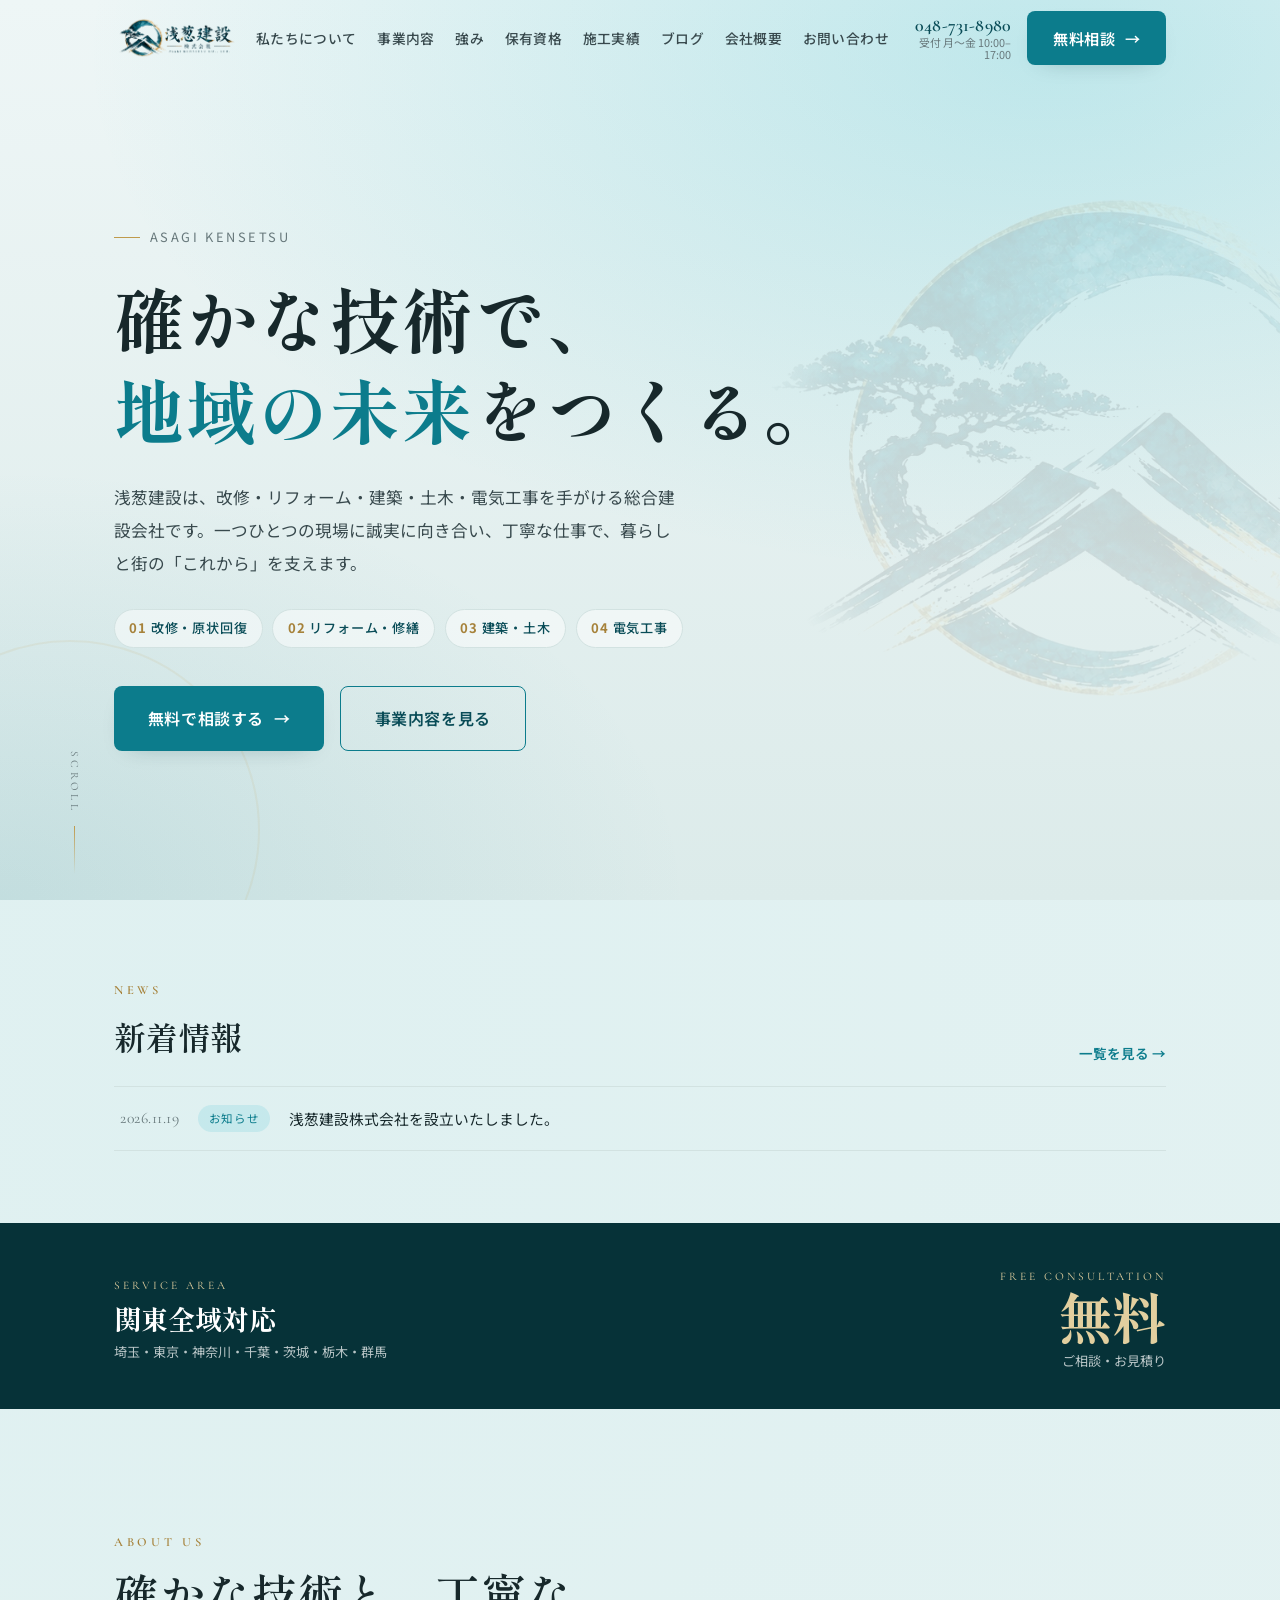
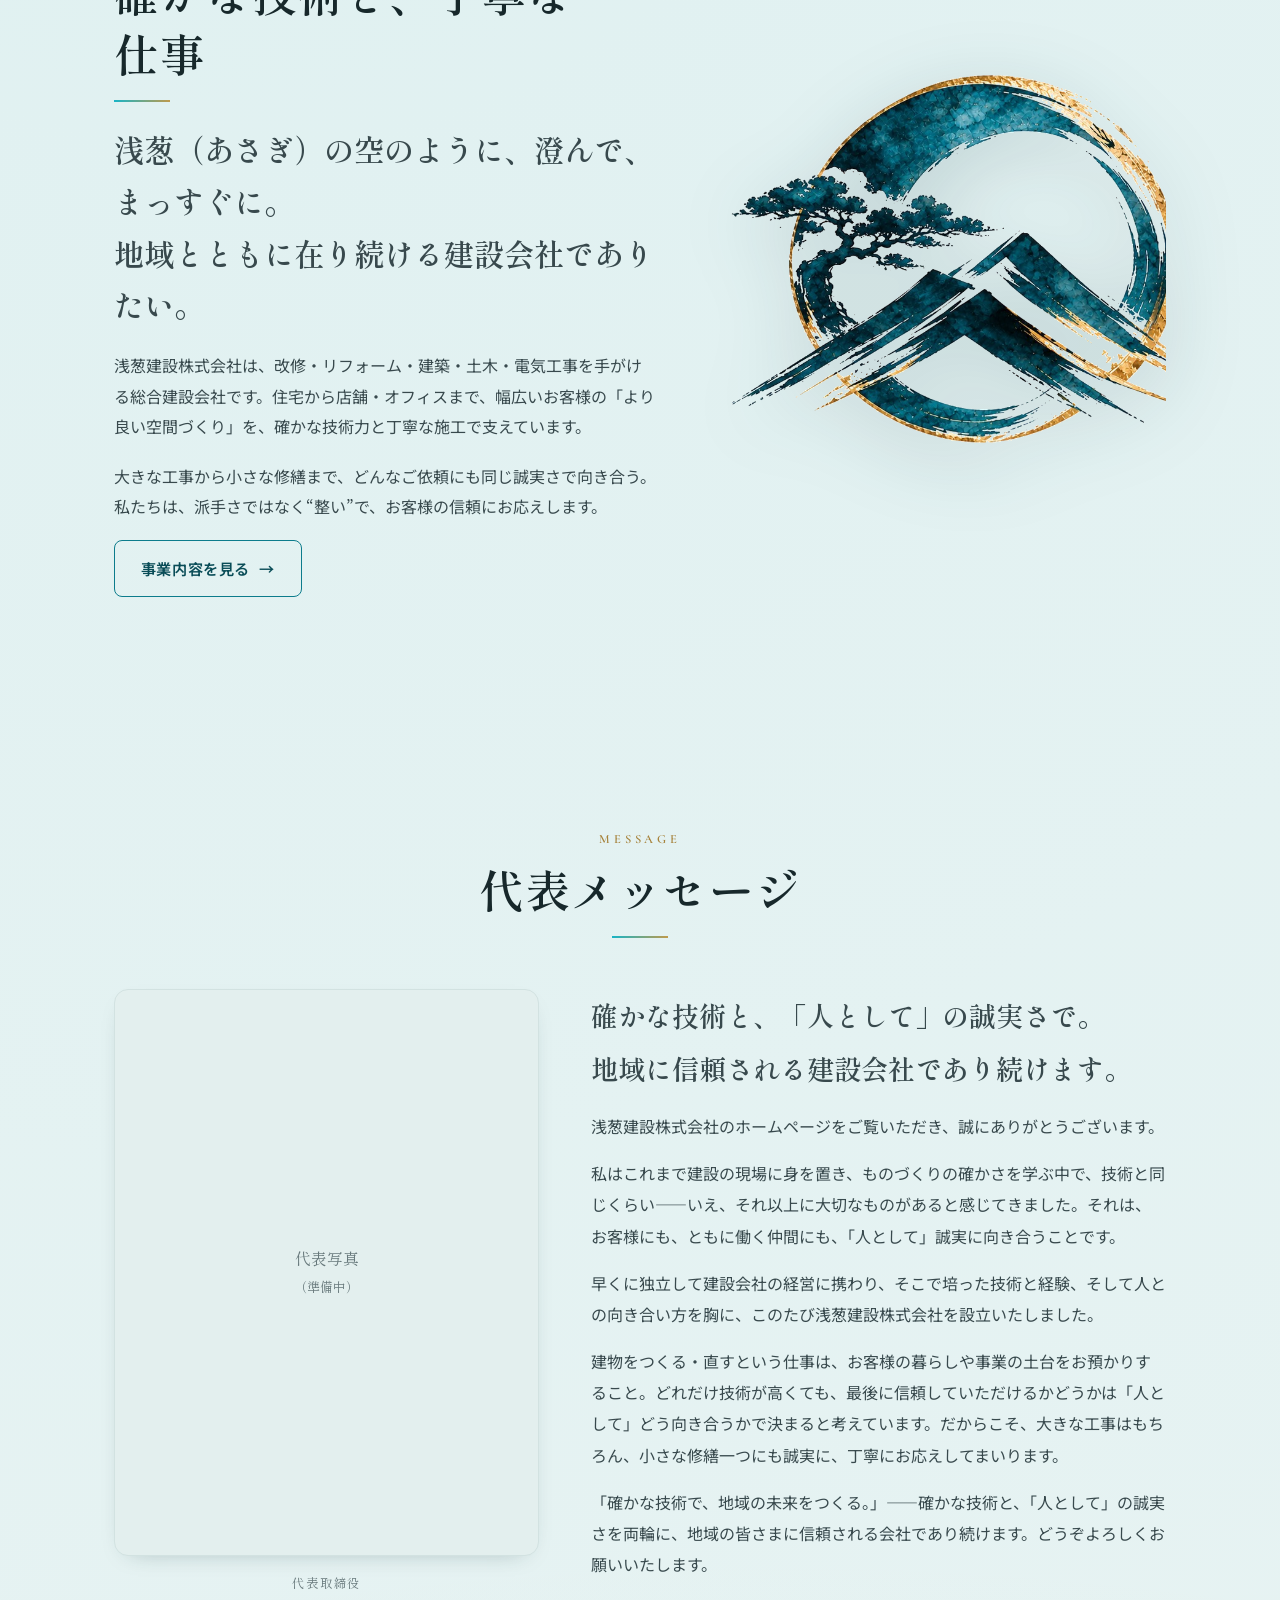
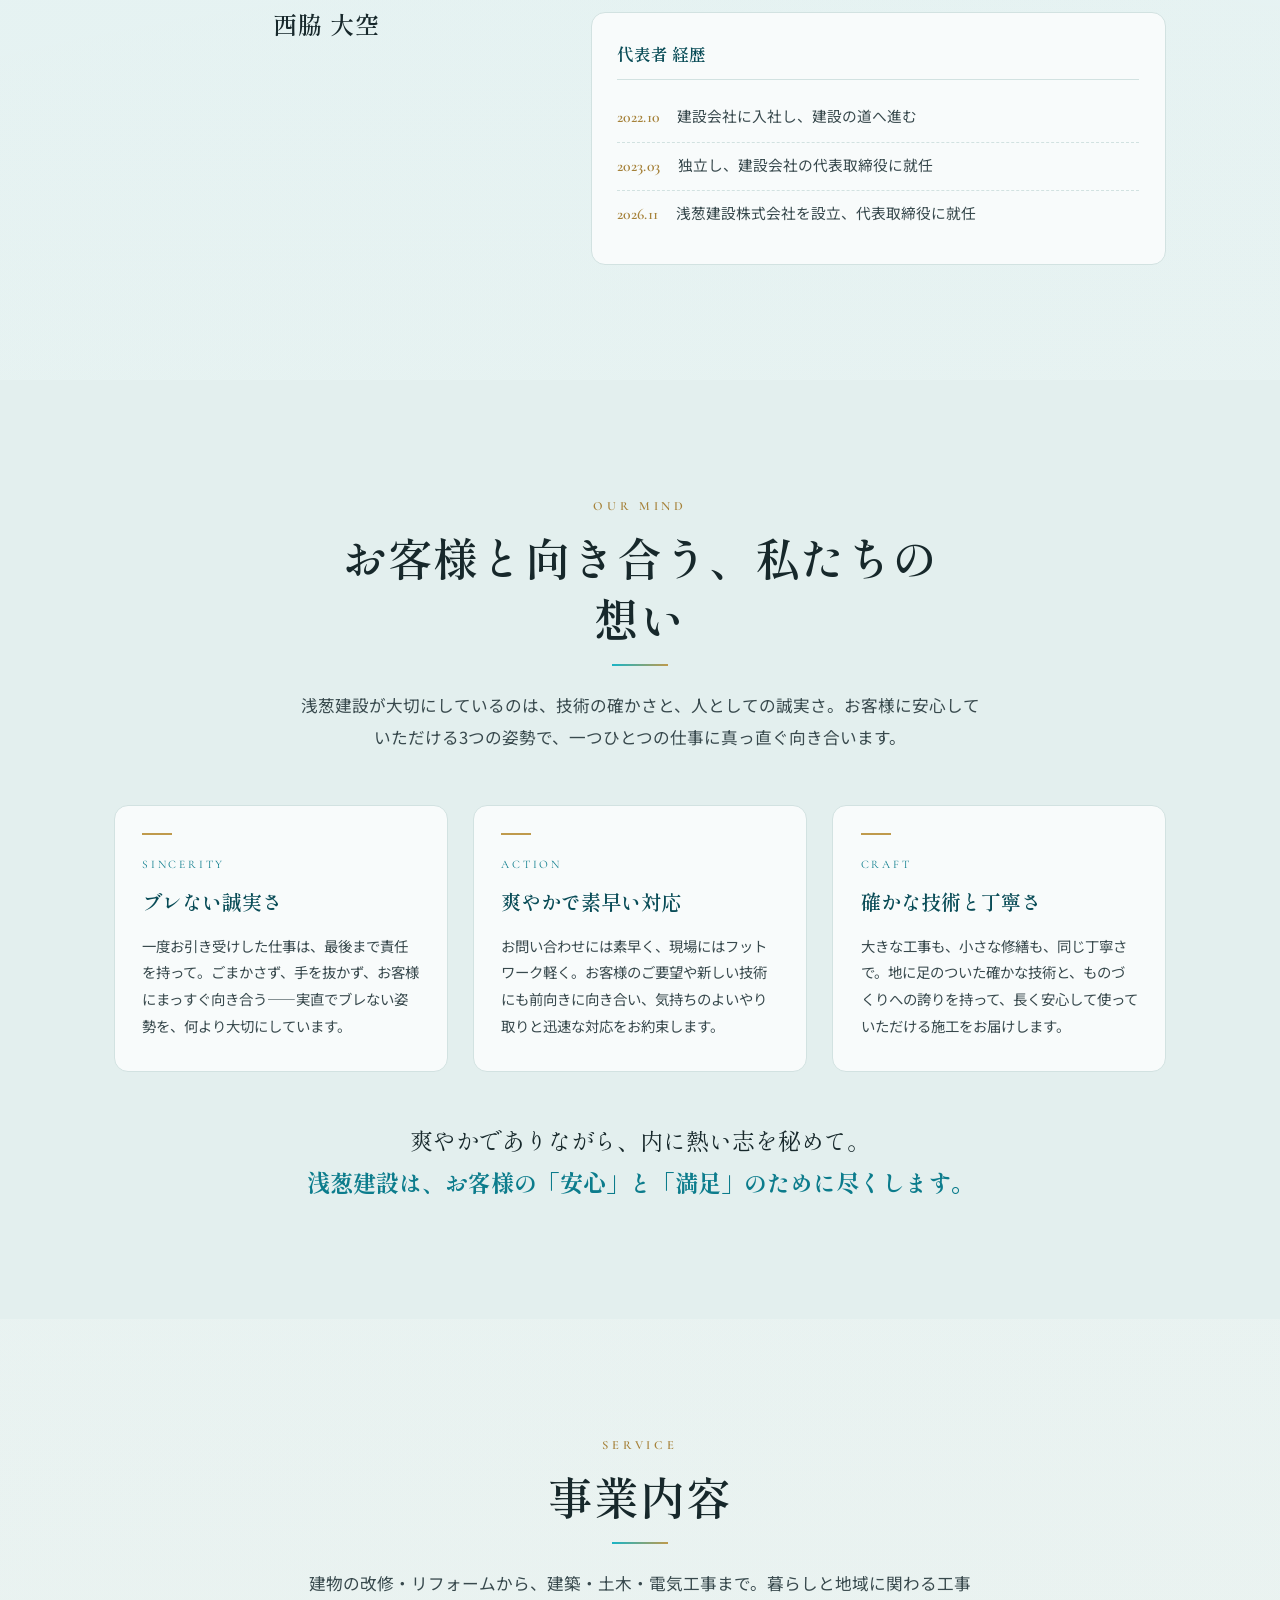
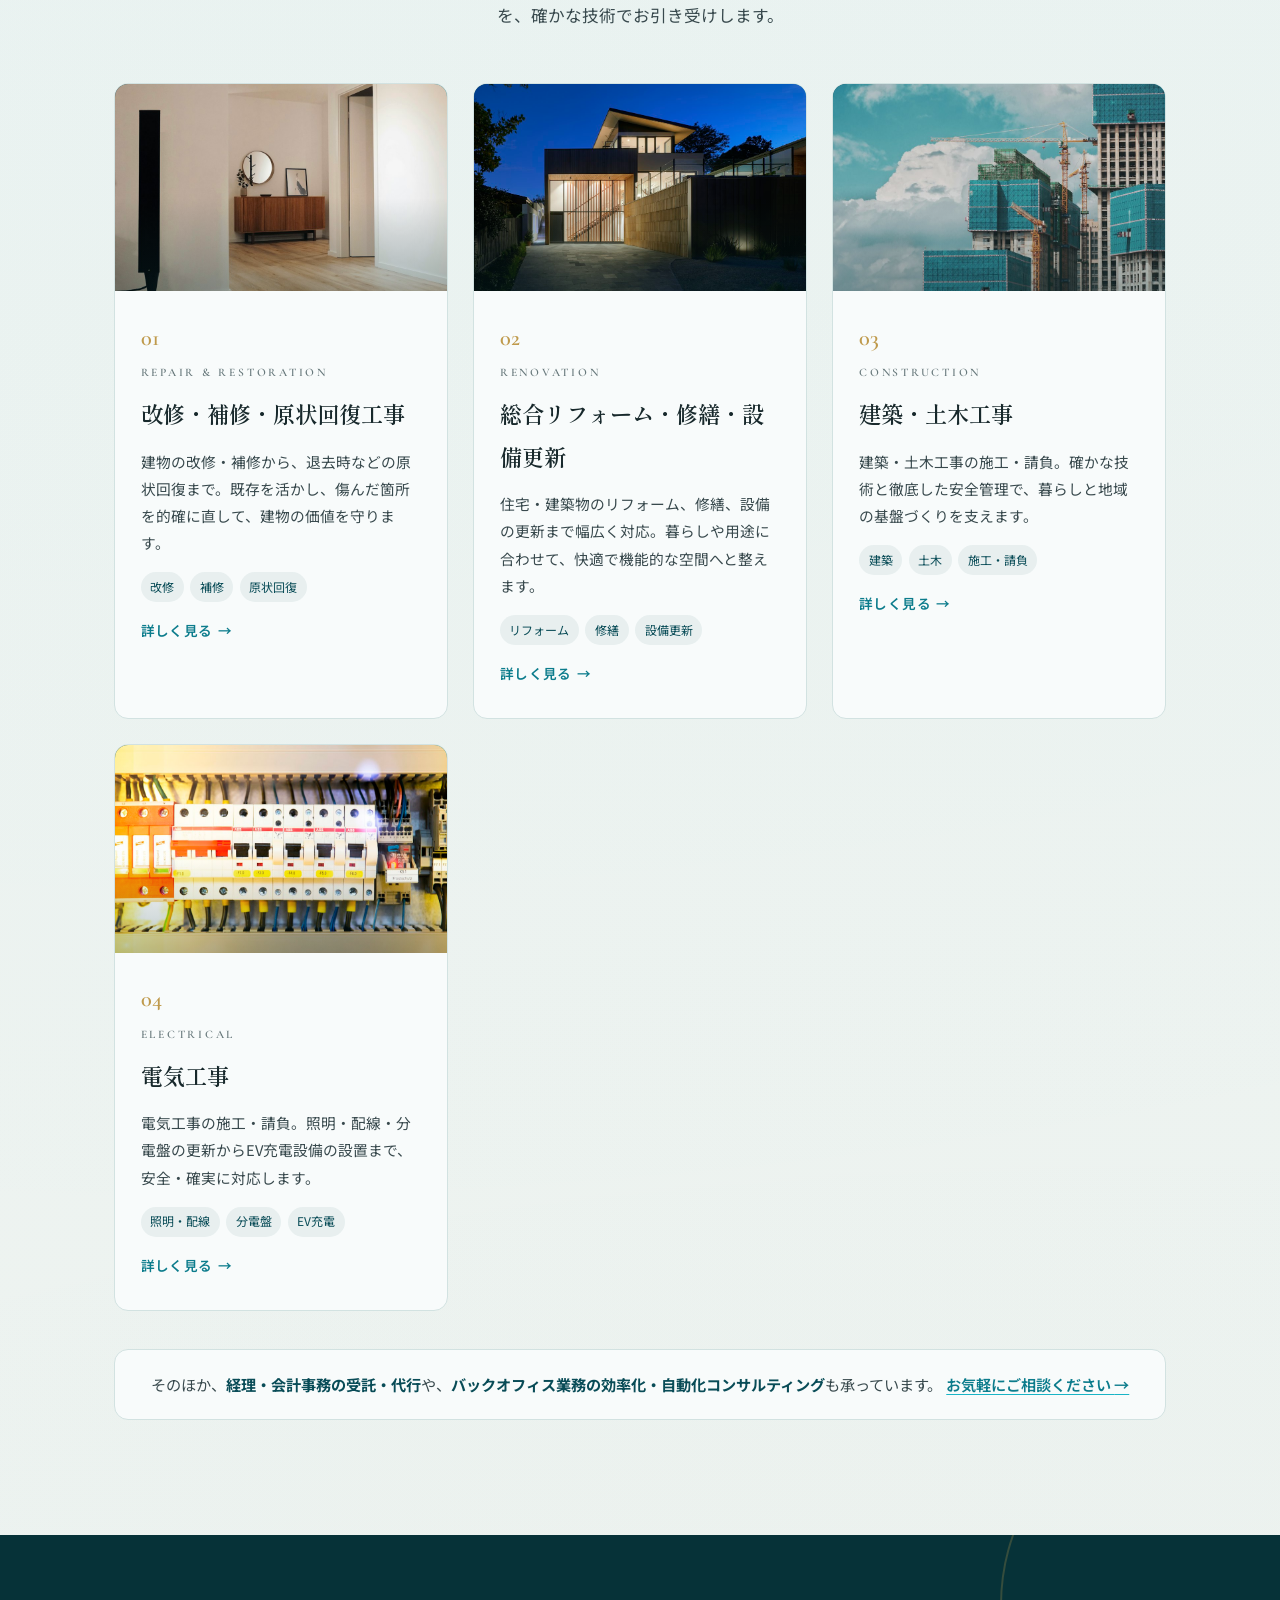
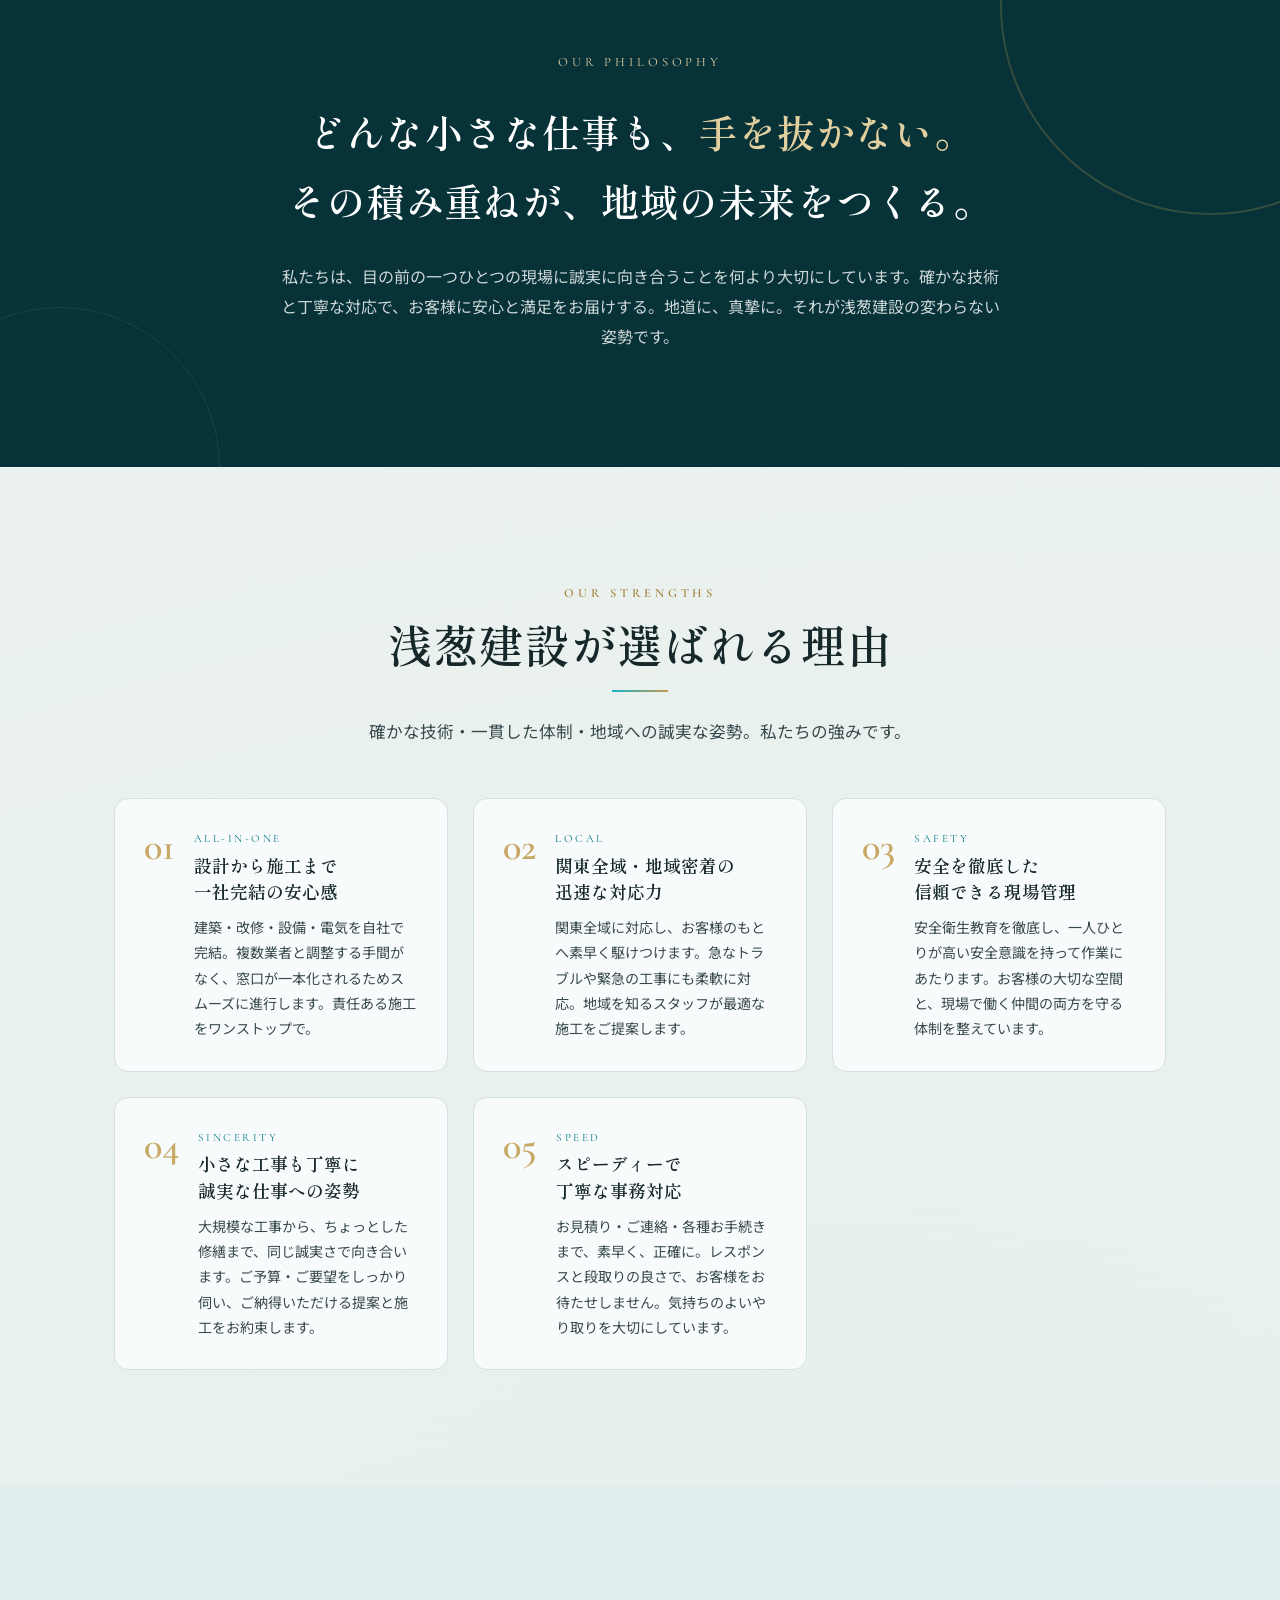
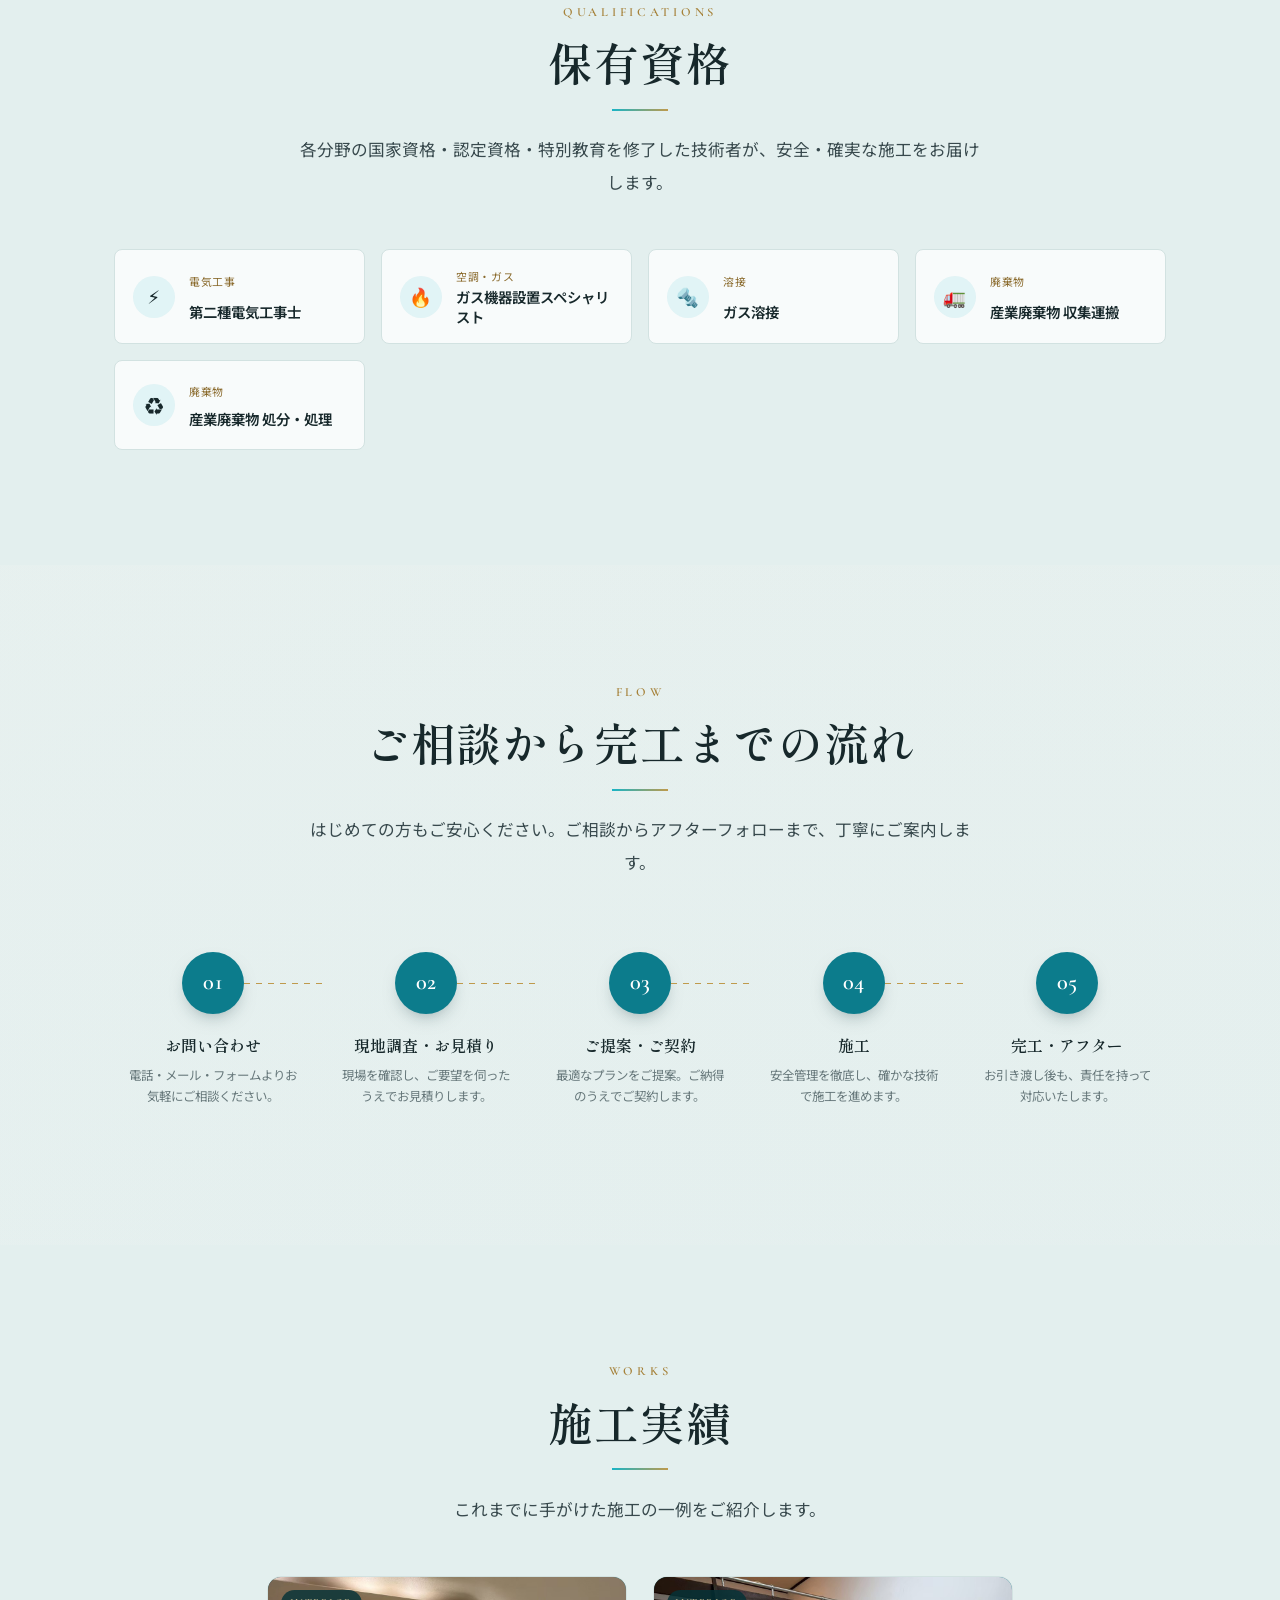
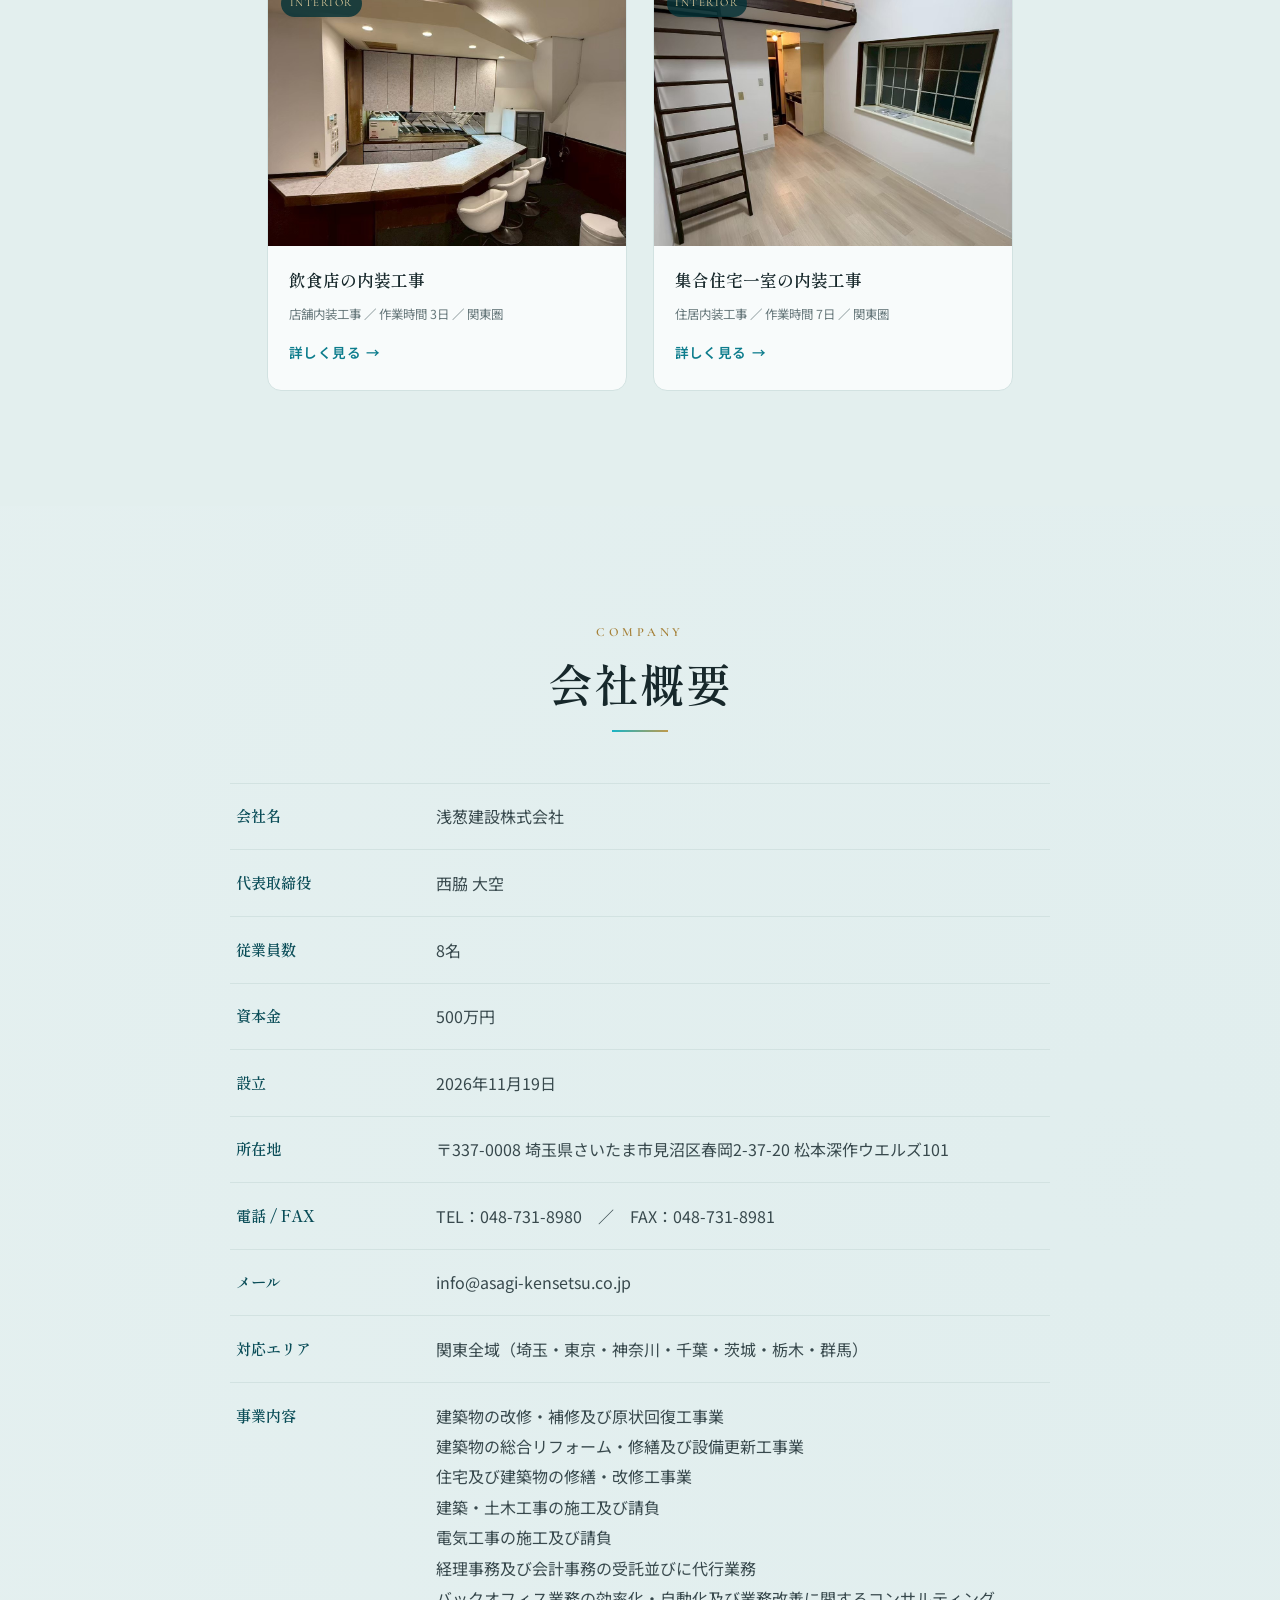
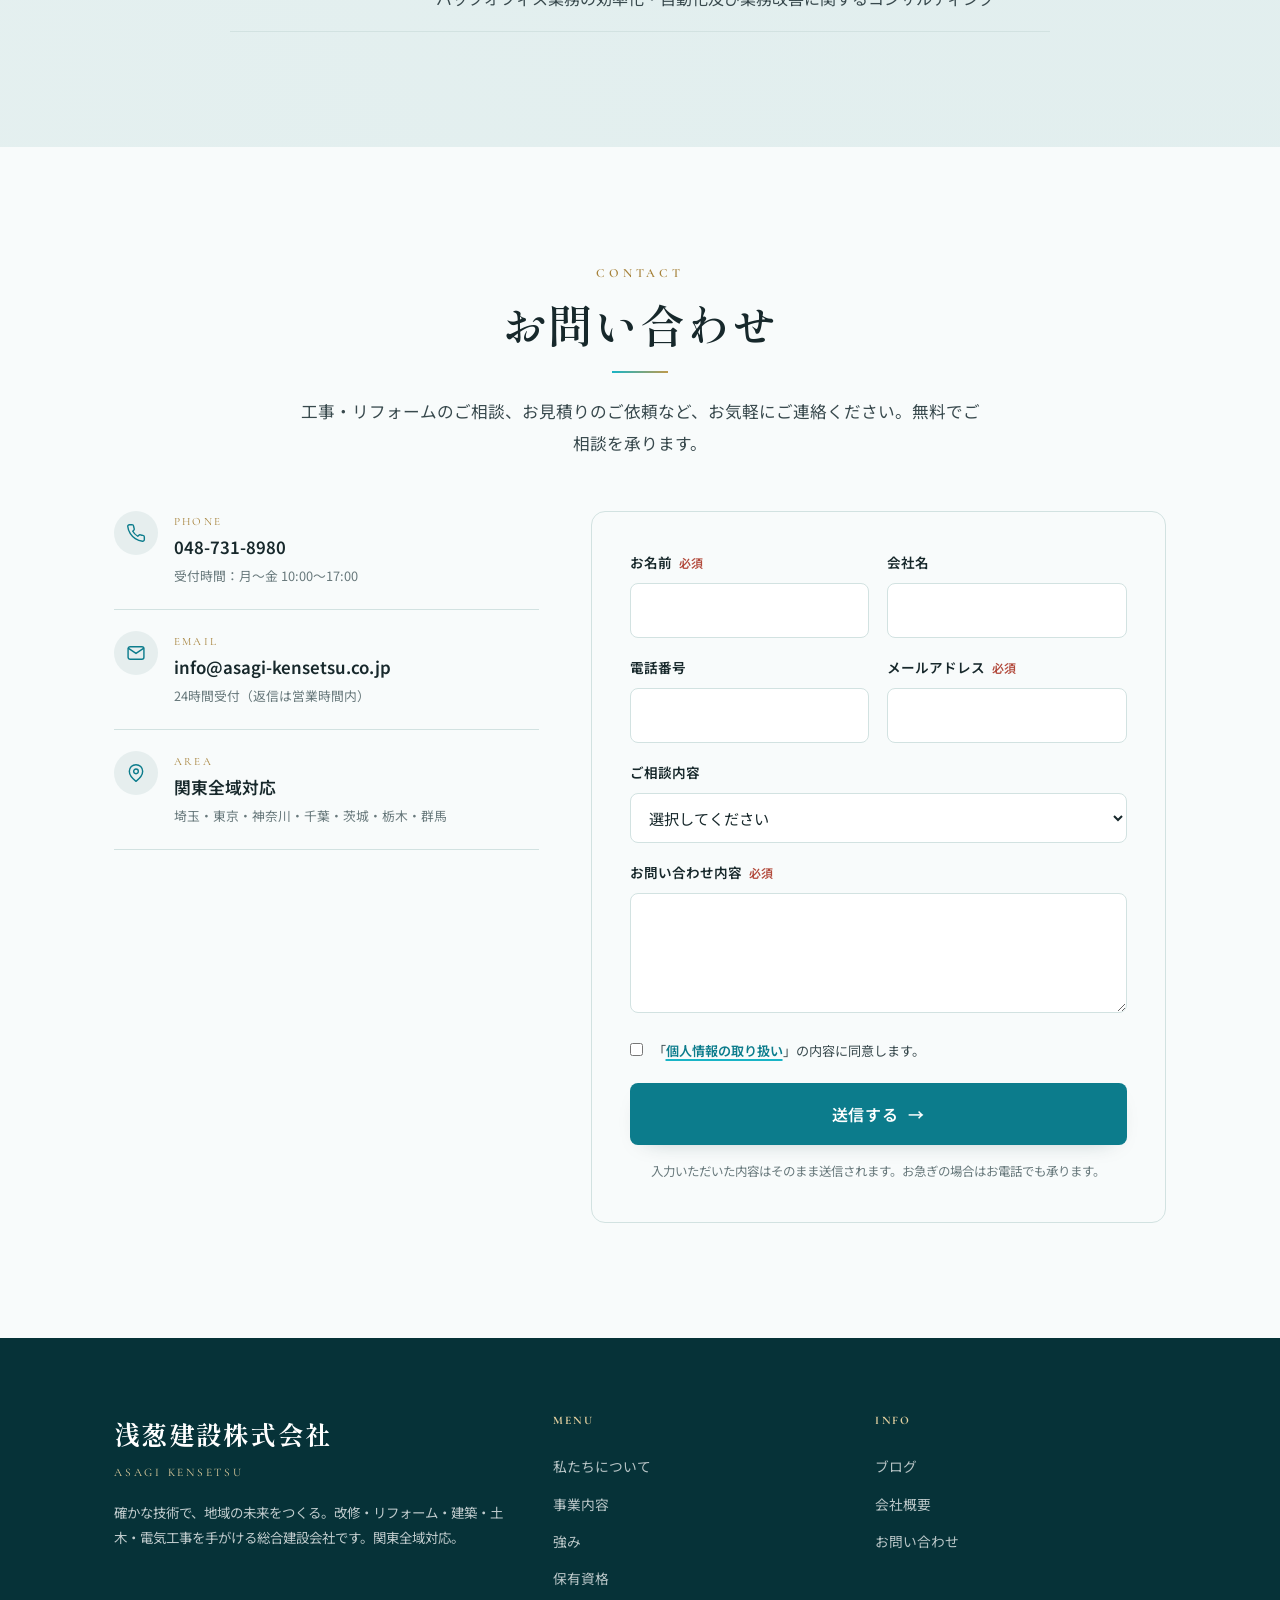
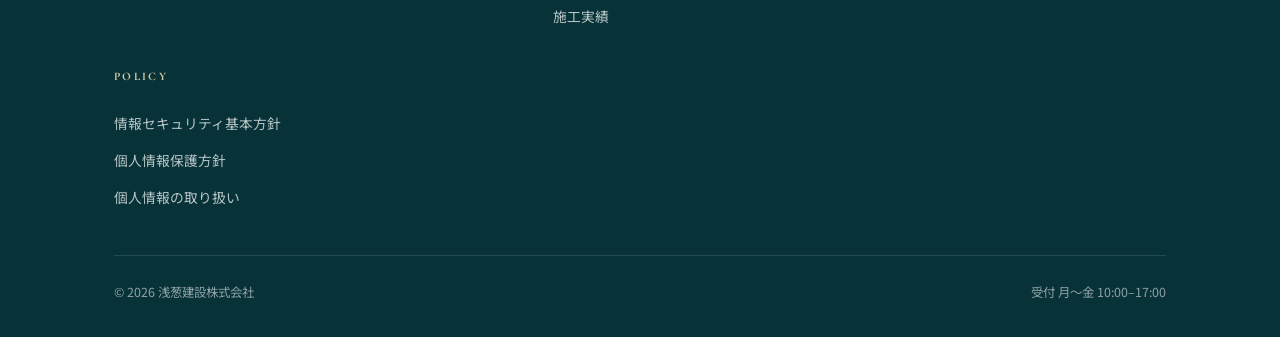
==== commit c15e1230: "代表メッセージ本文に「人として」を反映 代表が大切にしている言葉「人として」を挨拶文に織り込み。 代表写真は未配置のためプレースホルダー表示（準備中）。  Co-Authored-By: Claude" ====
--- a/index.html
+++ b/index.html
@@ -203,11 +203,12 @@
         <p class="message__name"><small>代表取締役</small>西脇 大空</p>
       </div>
       <div class="message__body reveal" data-delay="1">
-        <p class="message__lead">確かな技術と、誠実な仕事で。<br>地域に根ざした建設会社であり続けます。</p>
+        <p class="message__lead">確かな技術と、「人として」の誠実さで。<br>地域に信頼される建設会社であり続けます。</p>
         <p>浅葱建設株式会社のホームページをご覧いただき、誠にありがとうございます。</p>
-        <p>私はこれまで建設の現場に身を置き、ものづくりの確かさと、人と人との信頼の上に仕事が成り立つことを学んでまいりました。早くに独立して建設会社の経営に携わり、そこで培った技術と経験を胸に、このたび浅葱建設株式会社を設立いたしました。</p>
-        <p>建物をつくる・直すという仕事は、お客様の暮らしや事業の土台をお預かりすること。だからこそ、大きな工事はもちろん、小さな修繕一つにも誠実に向き合い、確かな技術と丁寧な対応でお応えしてまいります。</p>
-        <p>「確かな技術で、地域の未来をつくる。」——この言葉を胸に、地域の皆さまに信頼される会社であり続けます。どうぞよろしくお願いいたします。</p>
+        <p>私はこれまで建設の現場に身を置き、ものづくりの確かさを学ぶ中で、技術と同じくらい——いえ、それ以上に大切なものがあると感じてきました。それは、お客様にも、ともに働く仲間にも、「人として」誠実に向き合うことです。</p>
+        <p>早くに独立して建設会社の経営に携わり、そこで培った技術と経験、そして人との向き合い方を胸に、このたび浅葱建設株式会社を設立いたしました。</p>
+        <p>建物をつくる・直すという仕事は、お客様の暮らしや事業の土台をお預かりすること。どれだけ技術が高くても、最後に信頼していただけるかどうかは「人として」どう向き合うかで決まると考えています。だからこそ、大きな工事はもちろん、小さな修繕一つにも誠実に、丁寧にお応えしてまいります。</p>
+        <p>「確かな技術で、地域の未来をつくる。」——確かな技術と、「人として」の誠実さを両輪に、地域の皆さまに信頼される会社であり続けます。どうぞよろしくお願いいたします。</p>
         <div class="message__career">
           <h3 class="message__careerttl">代表者 経歴</h3>
           <ul class="career">
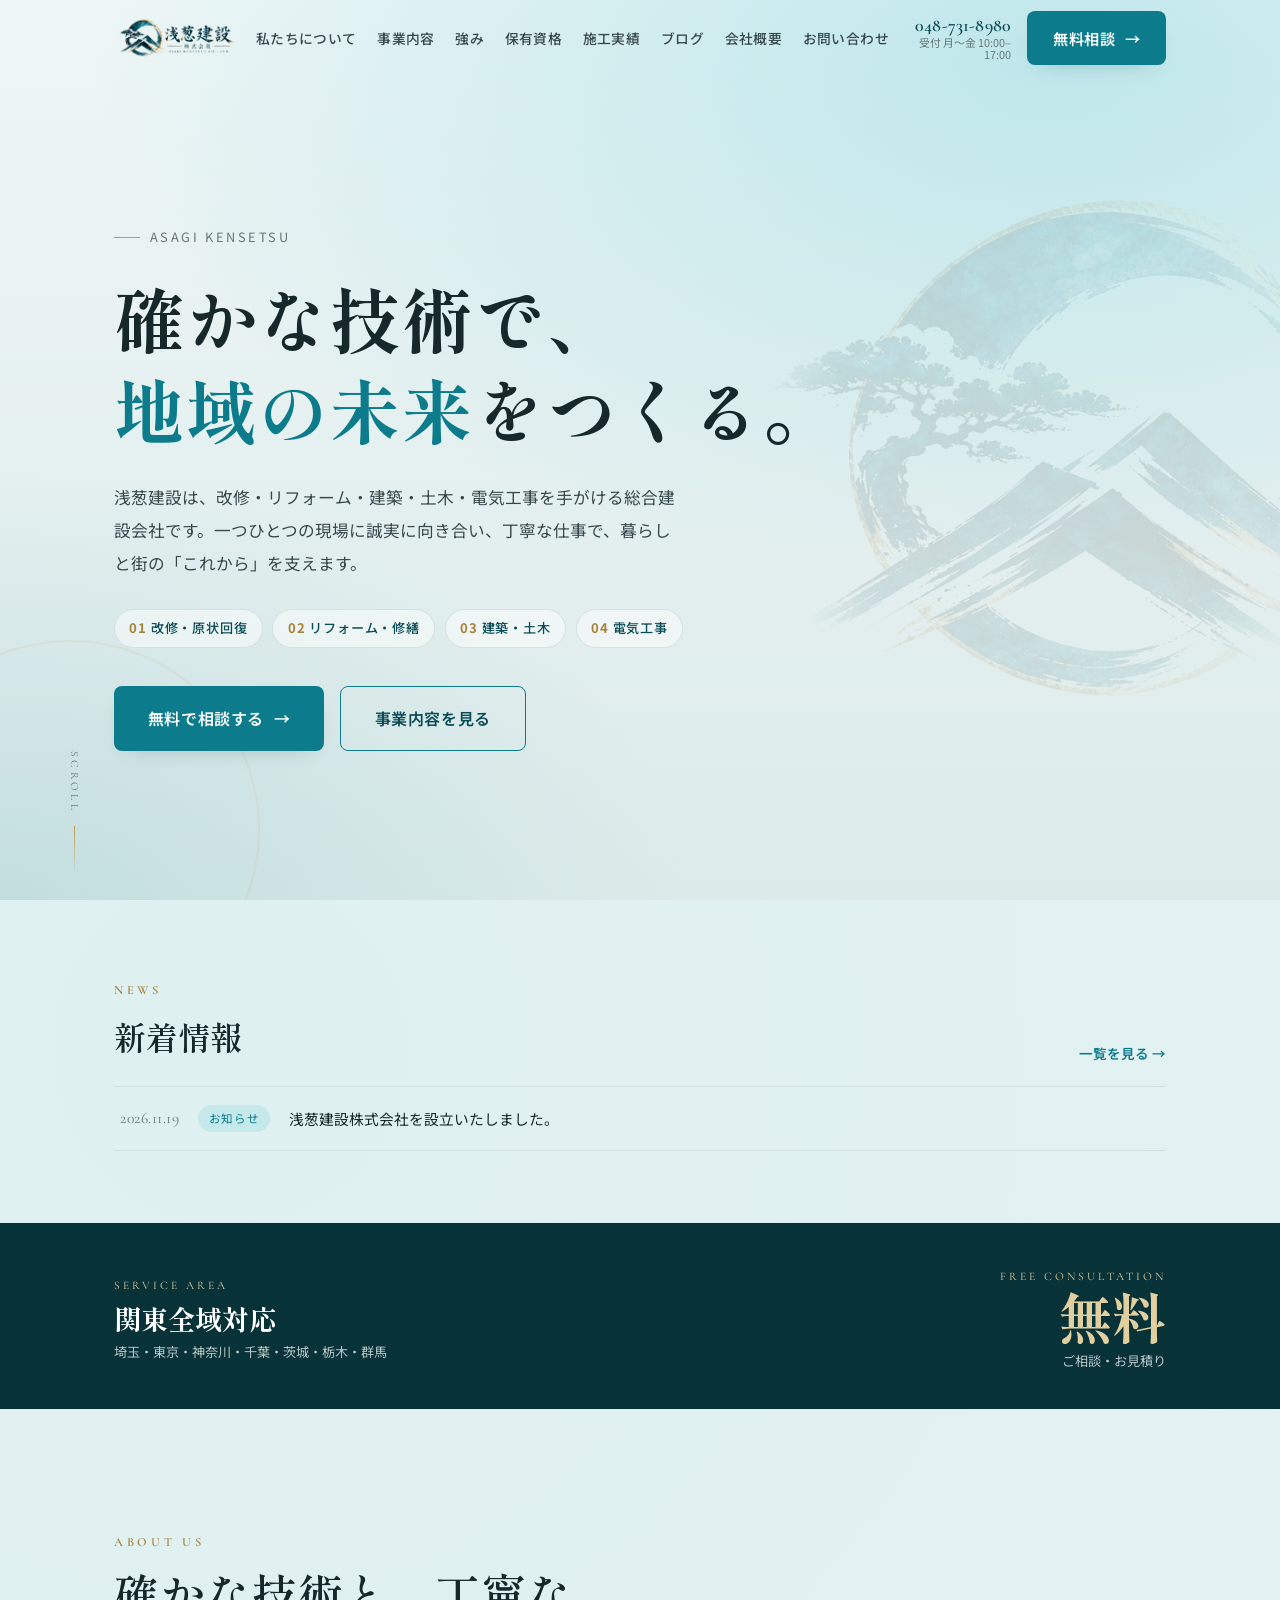
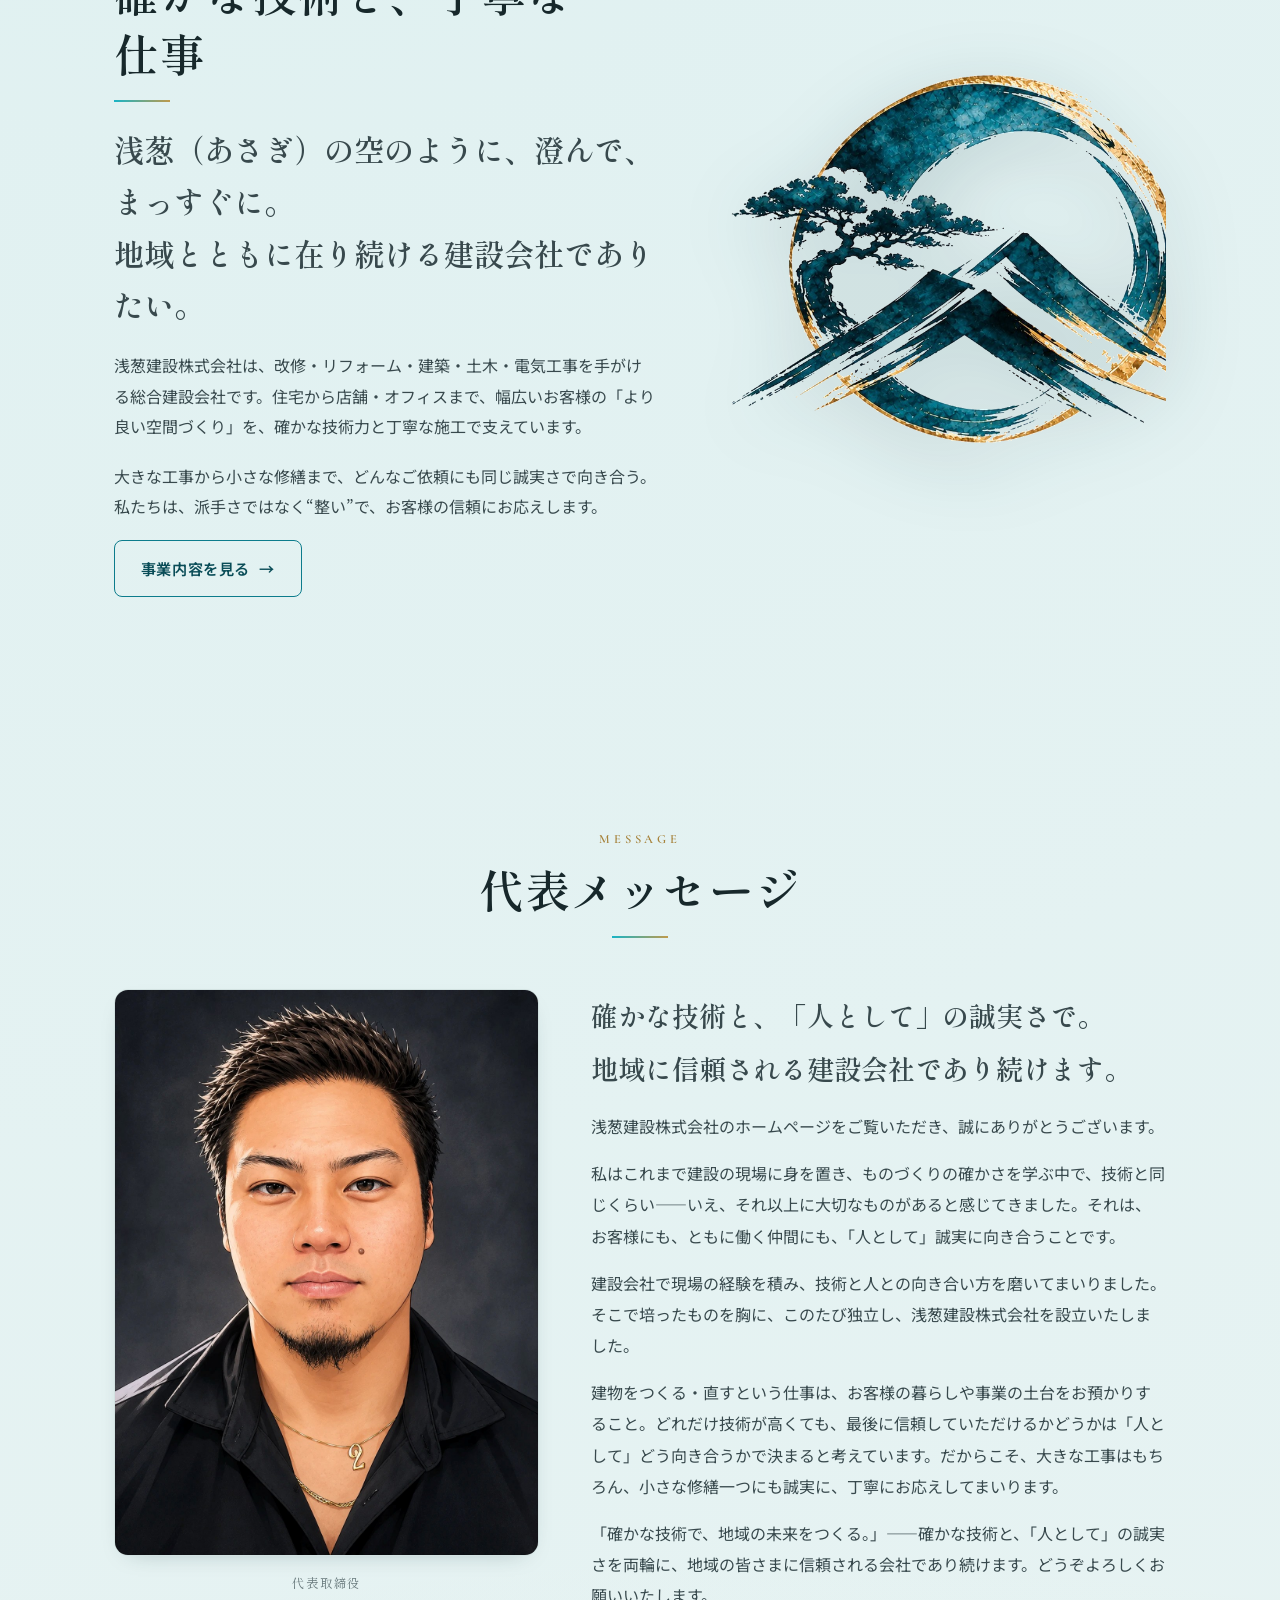
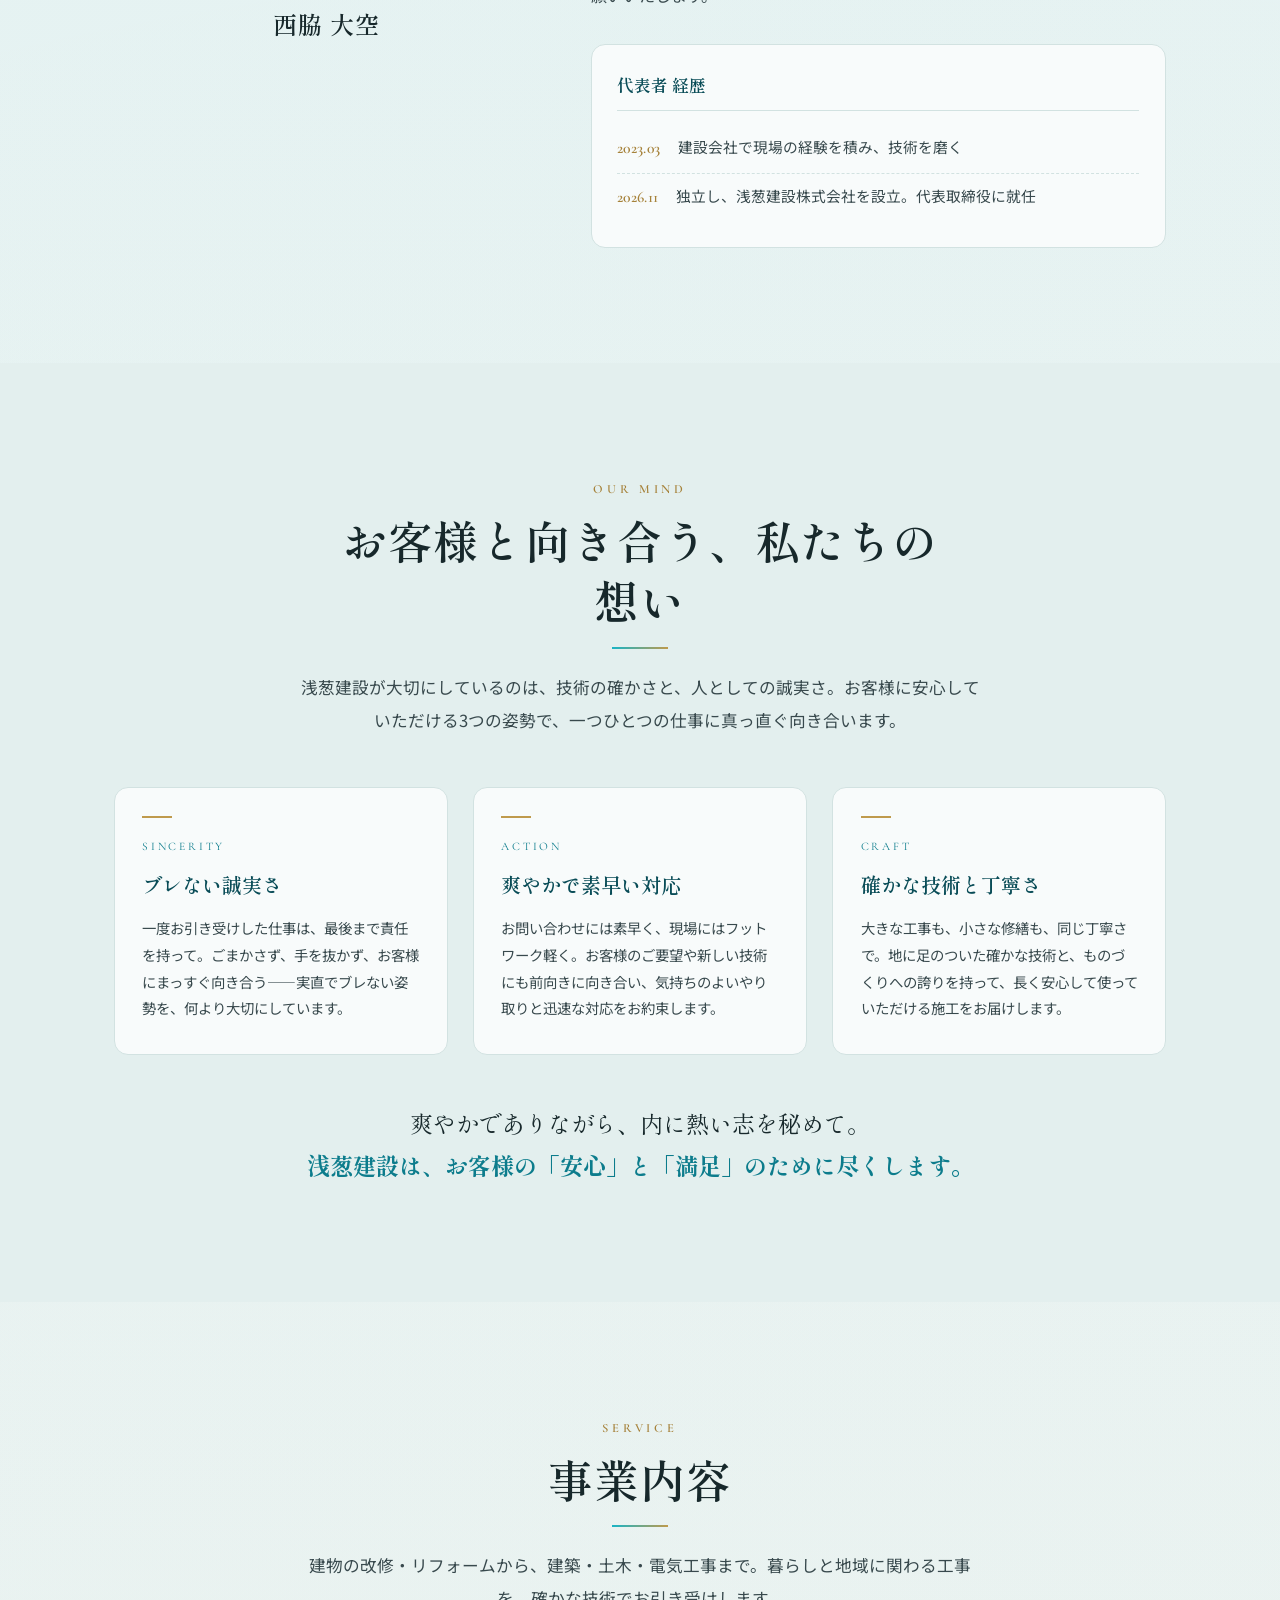
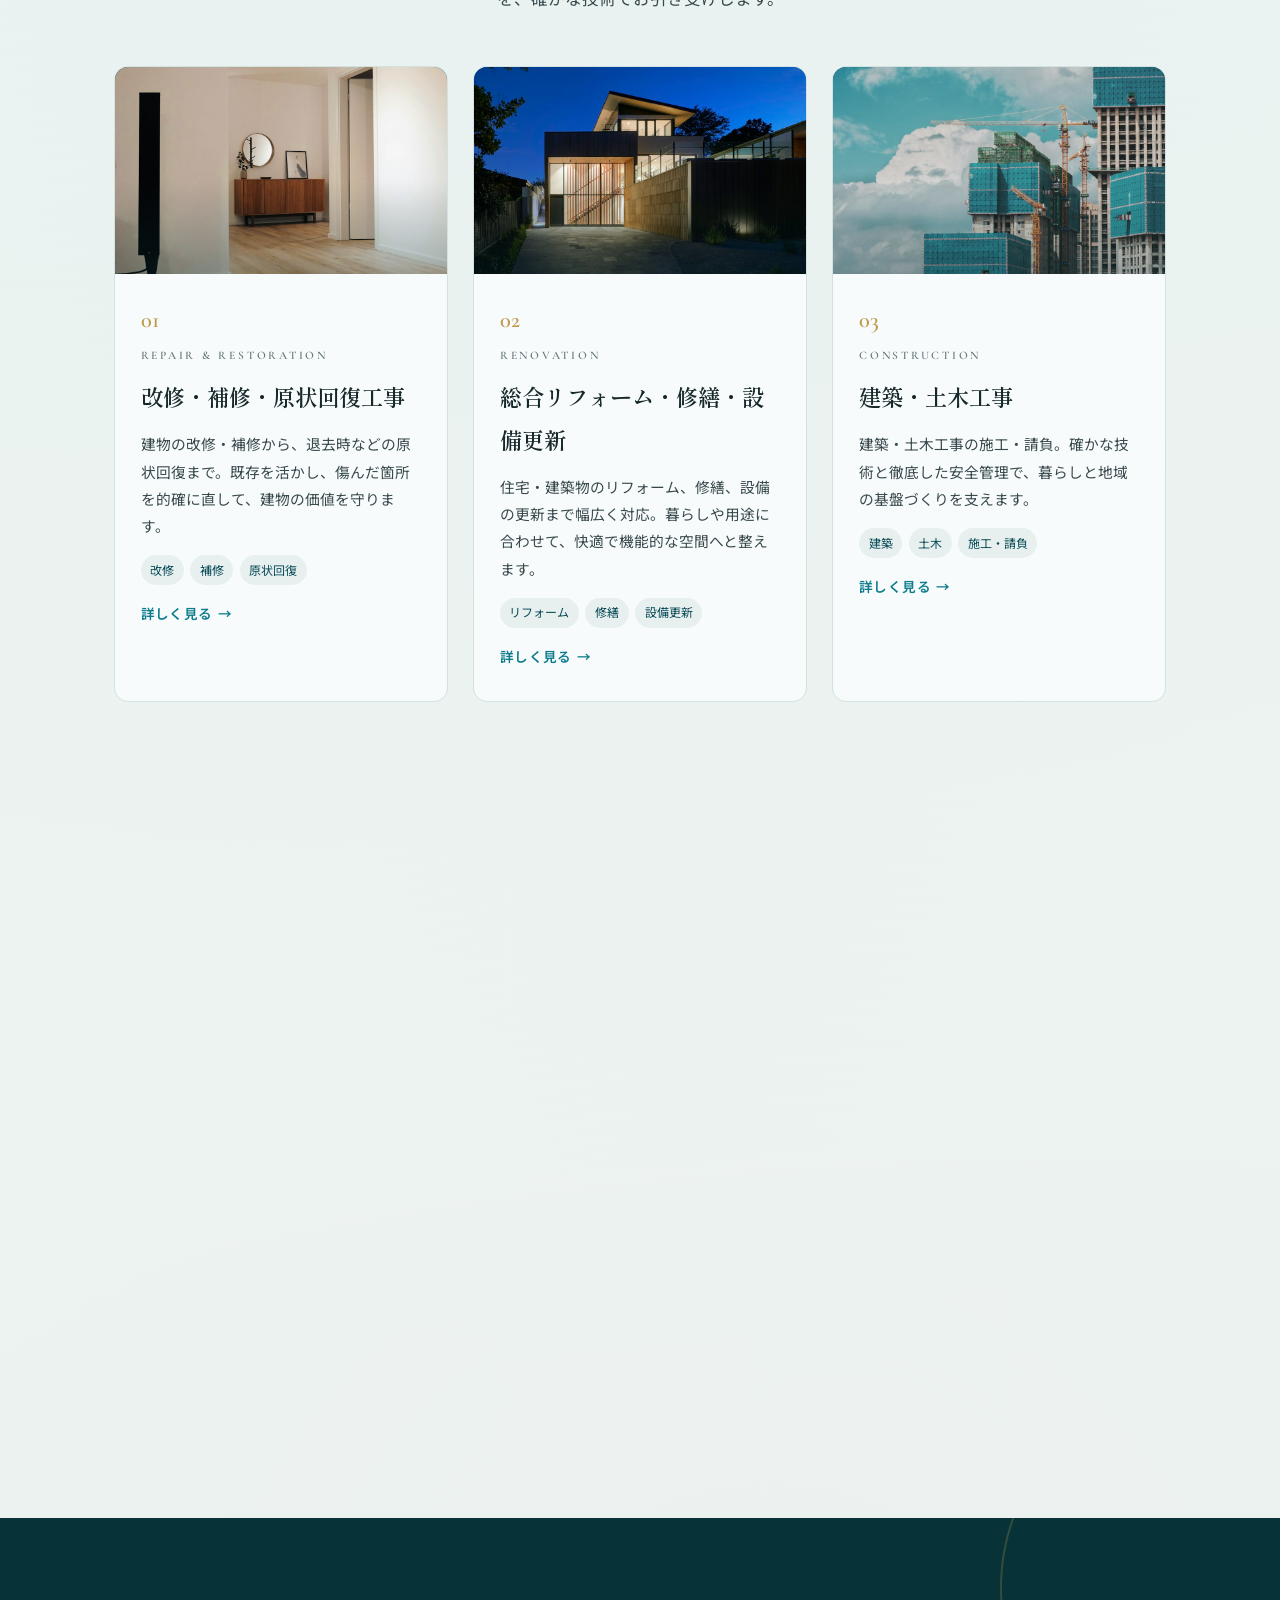
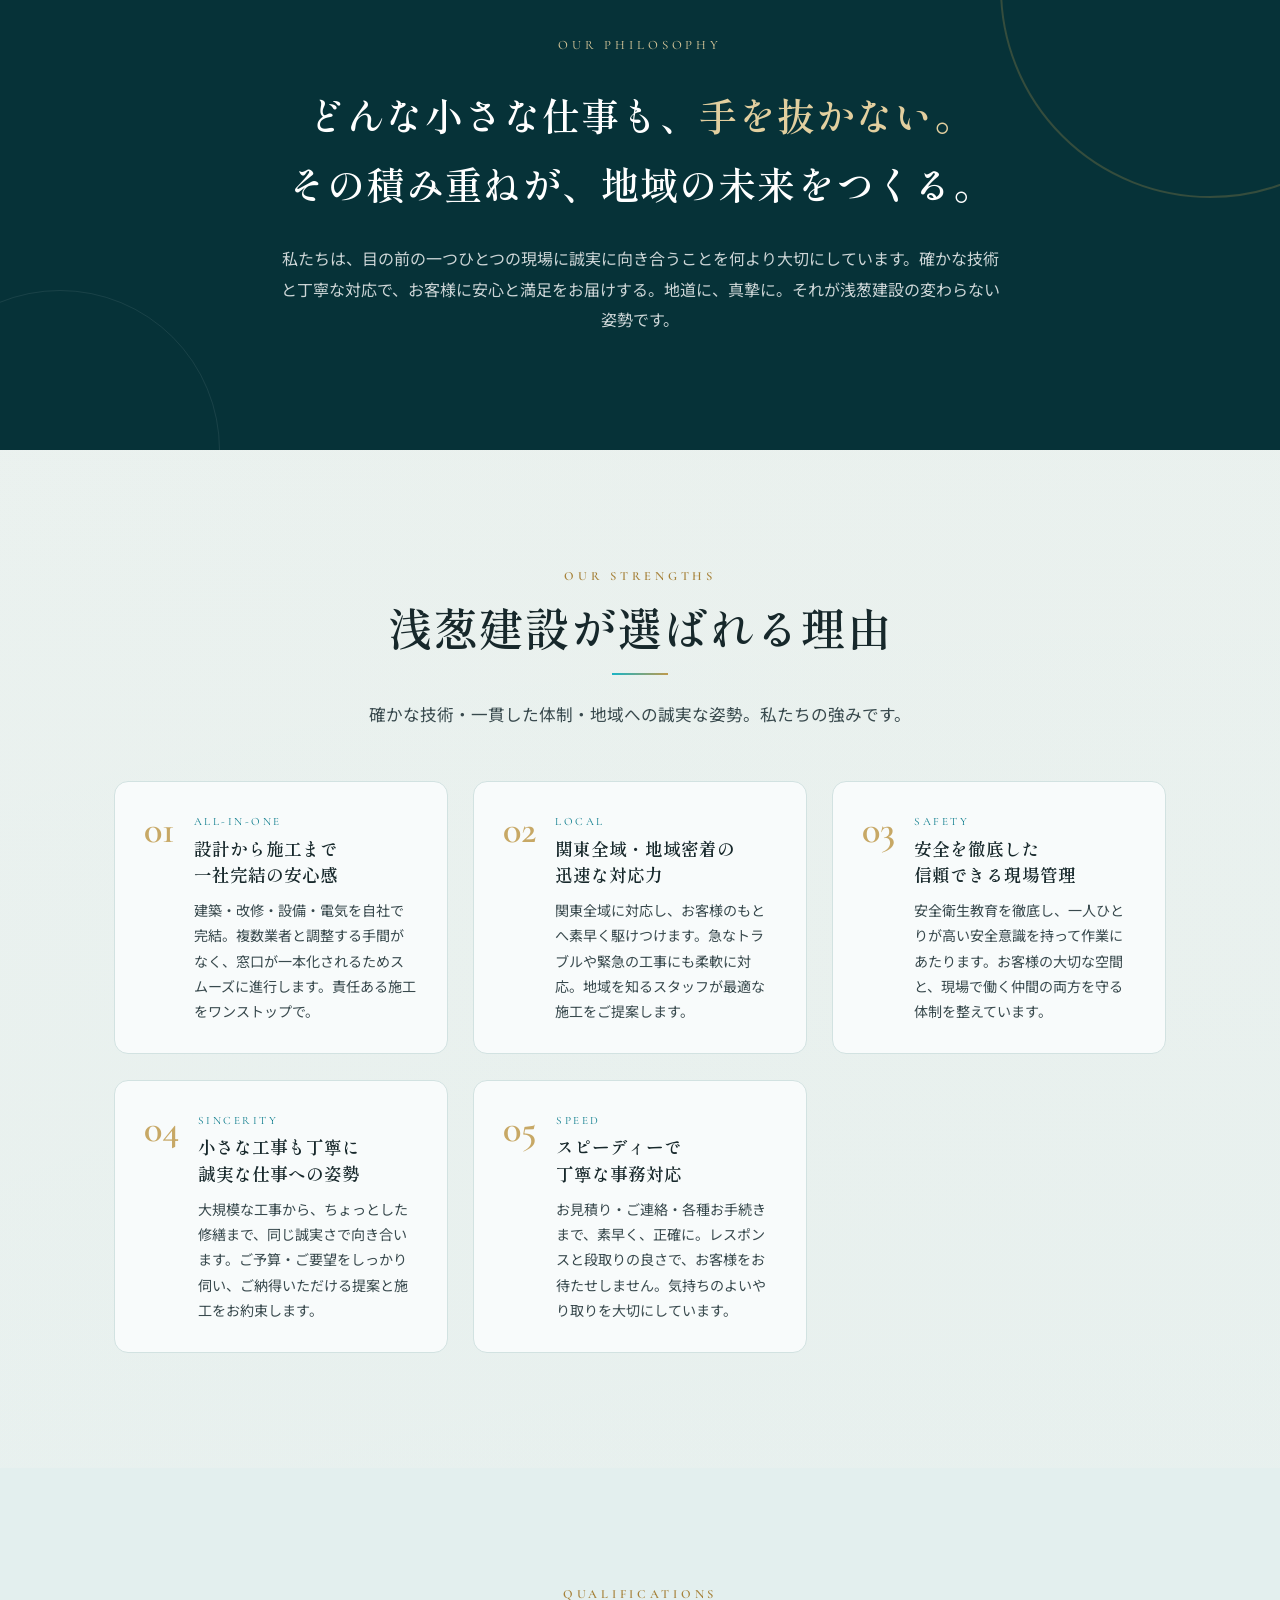
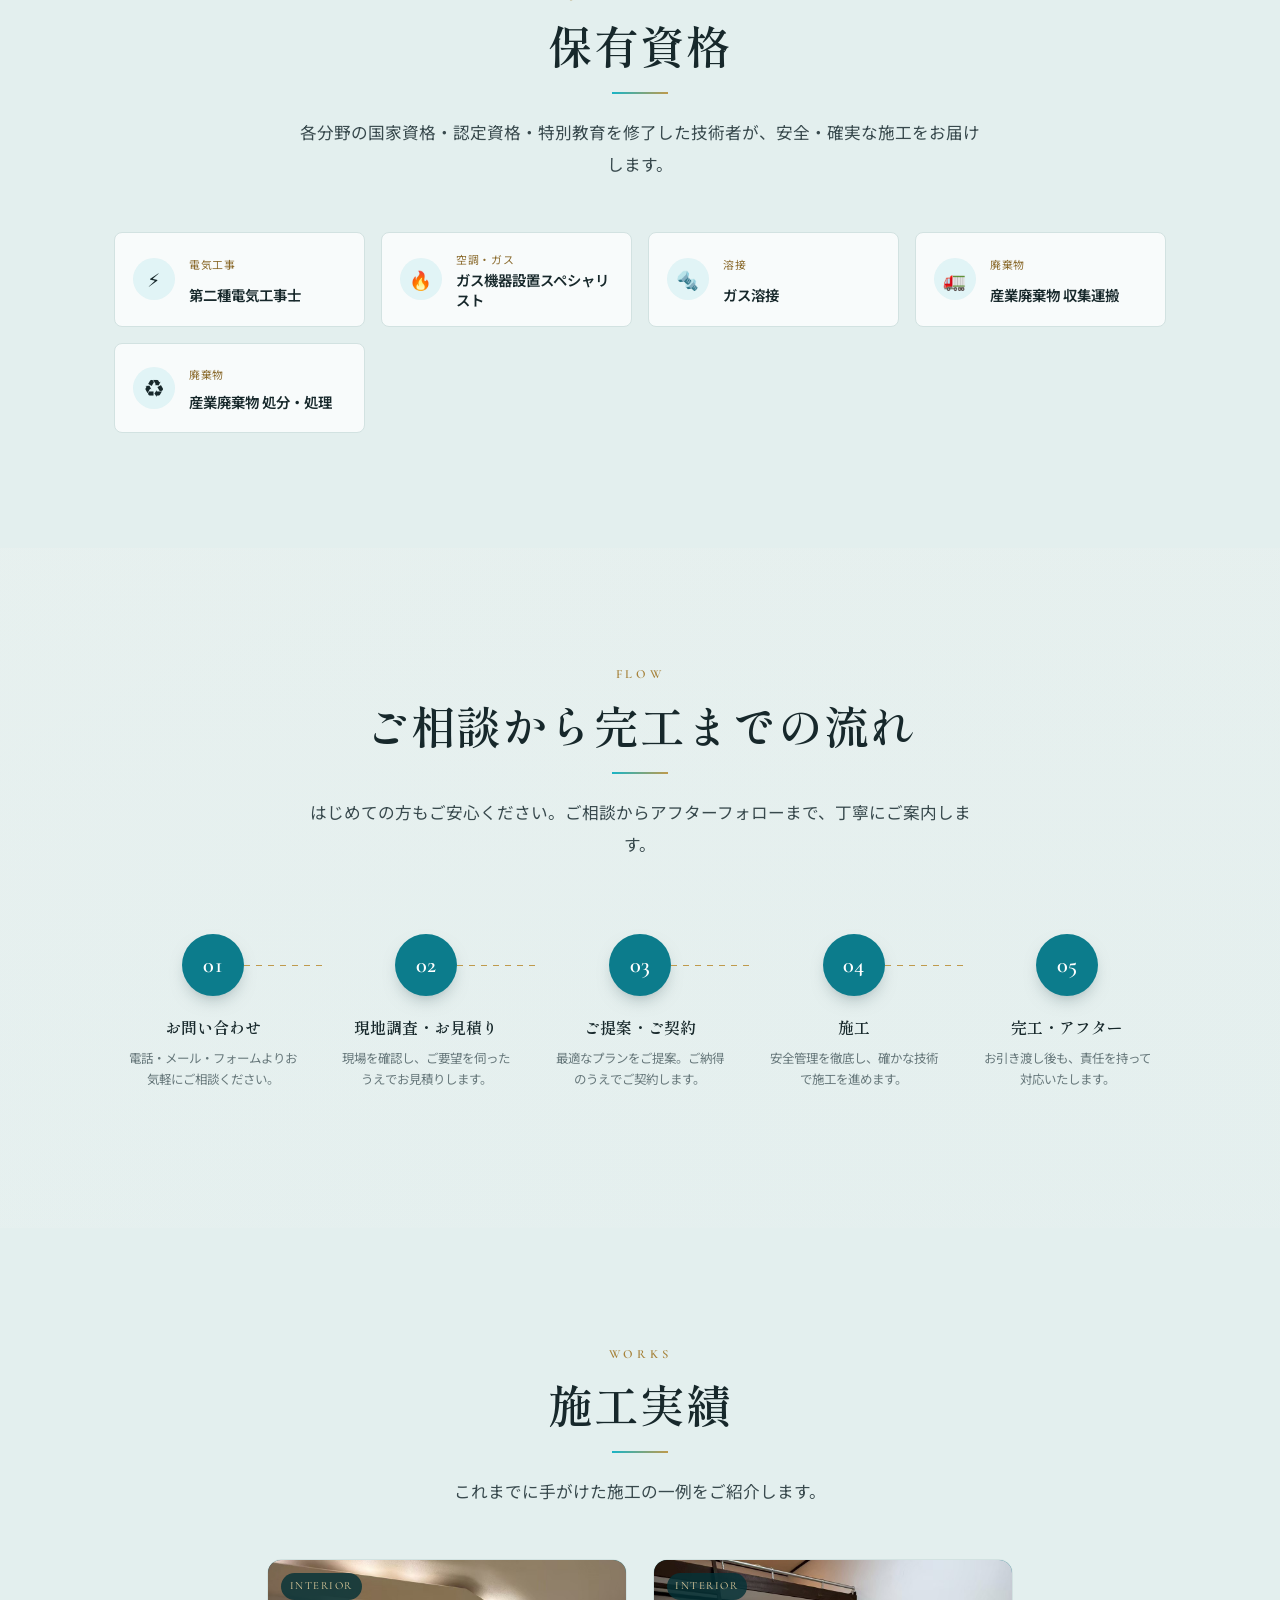
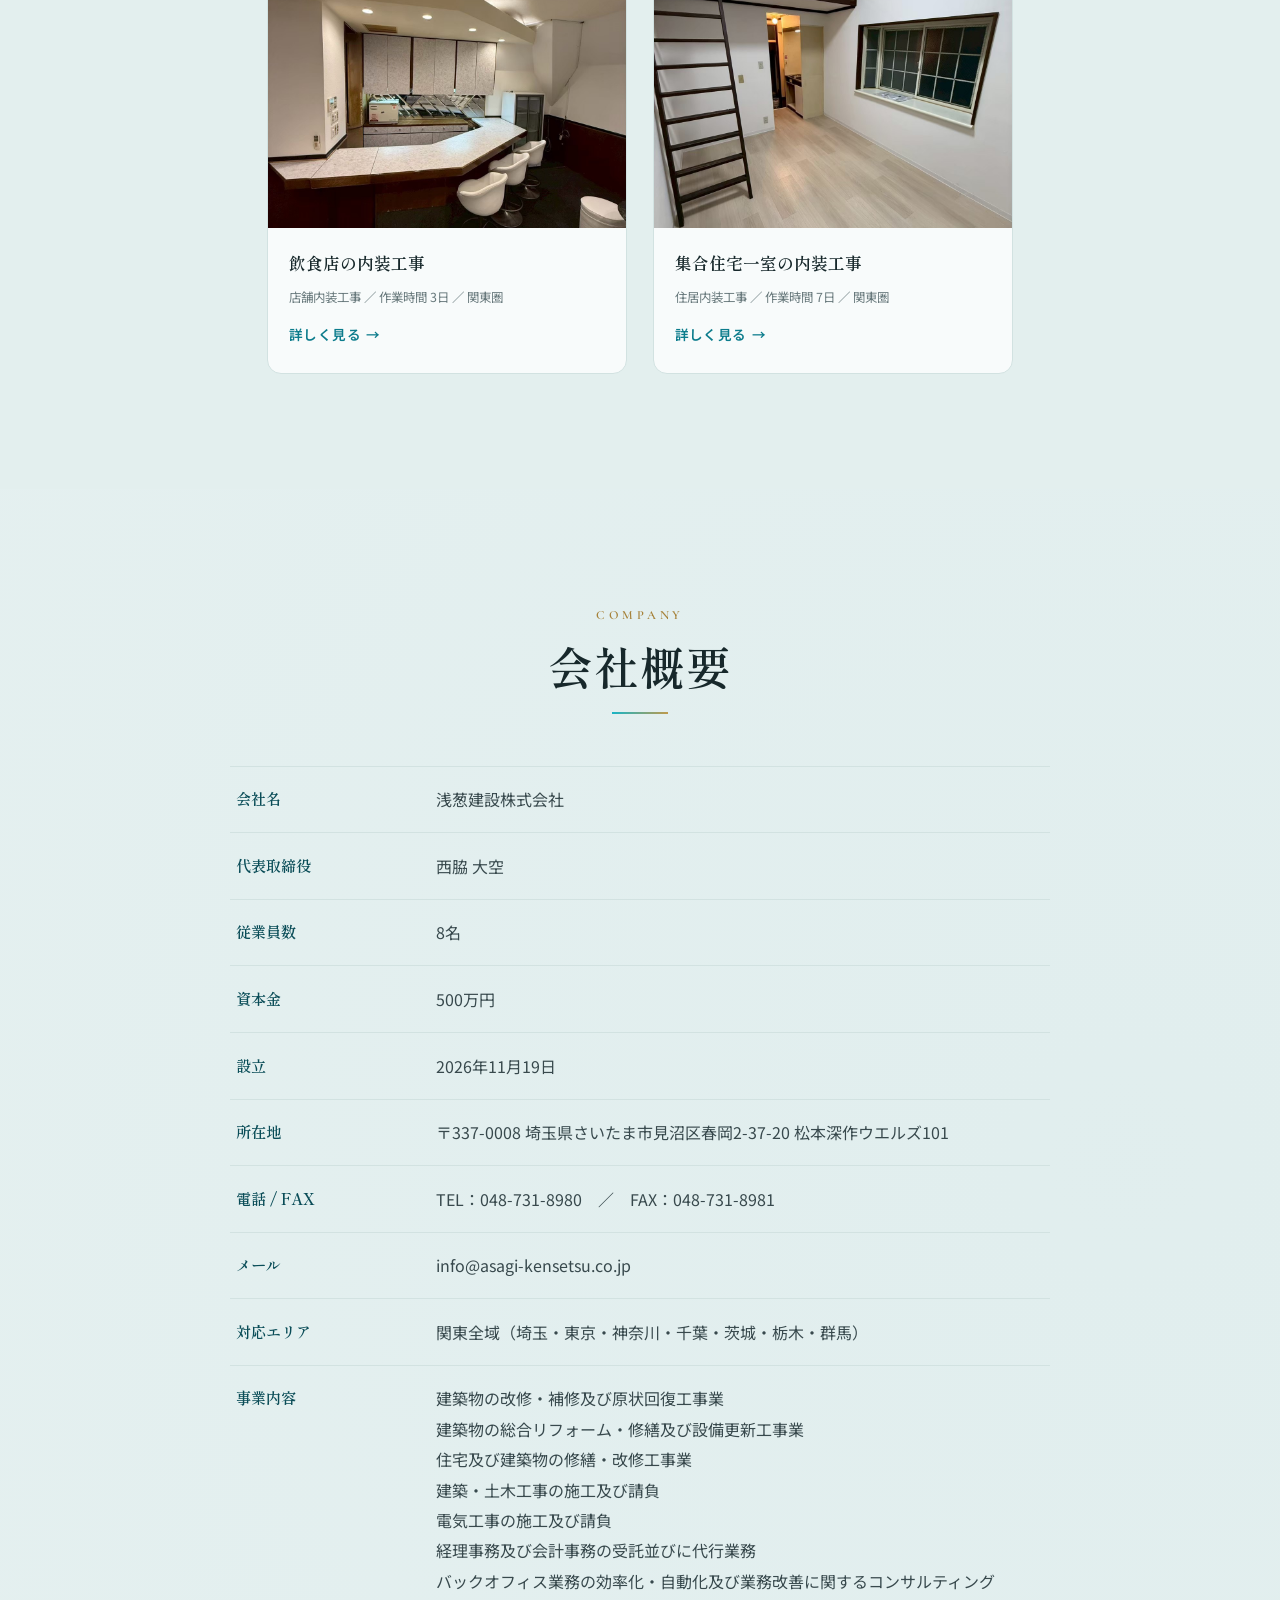
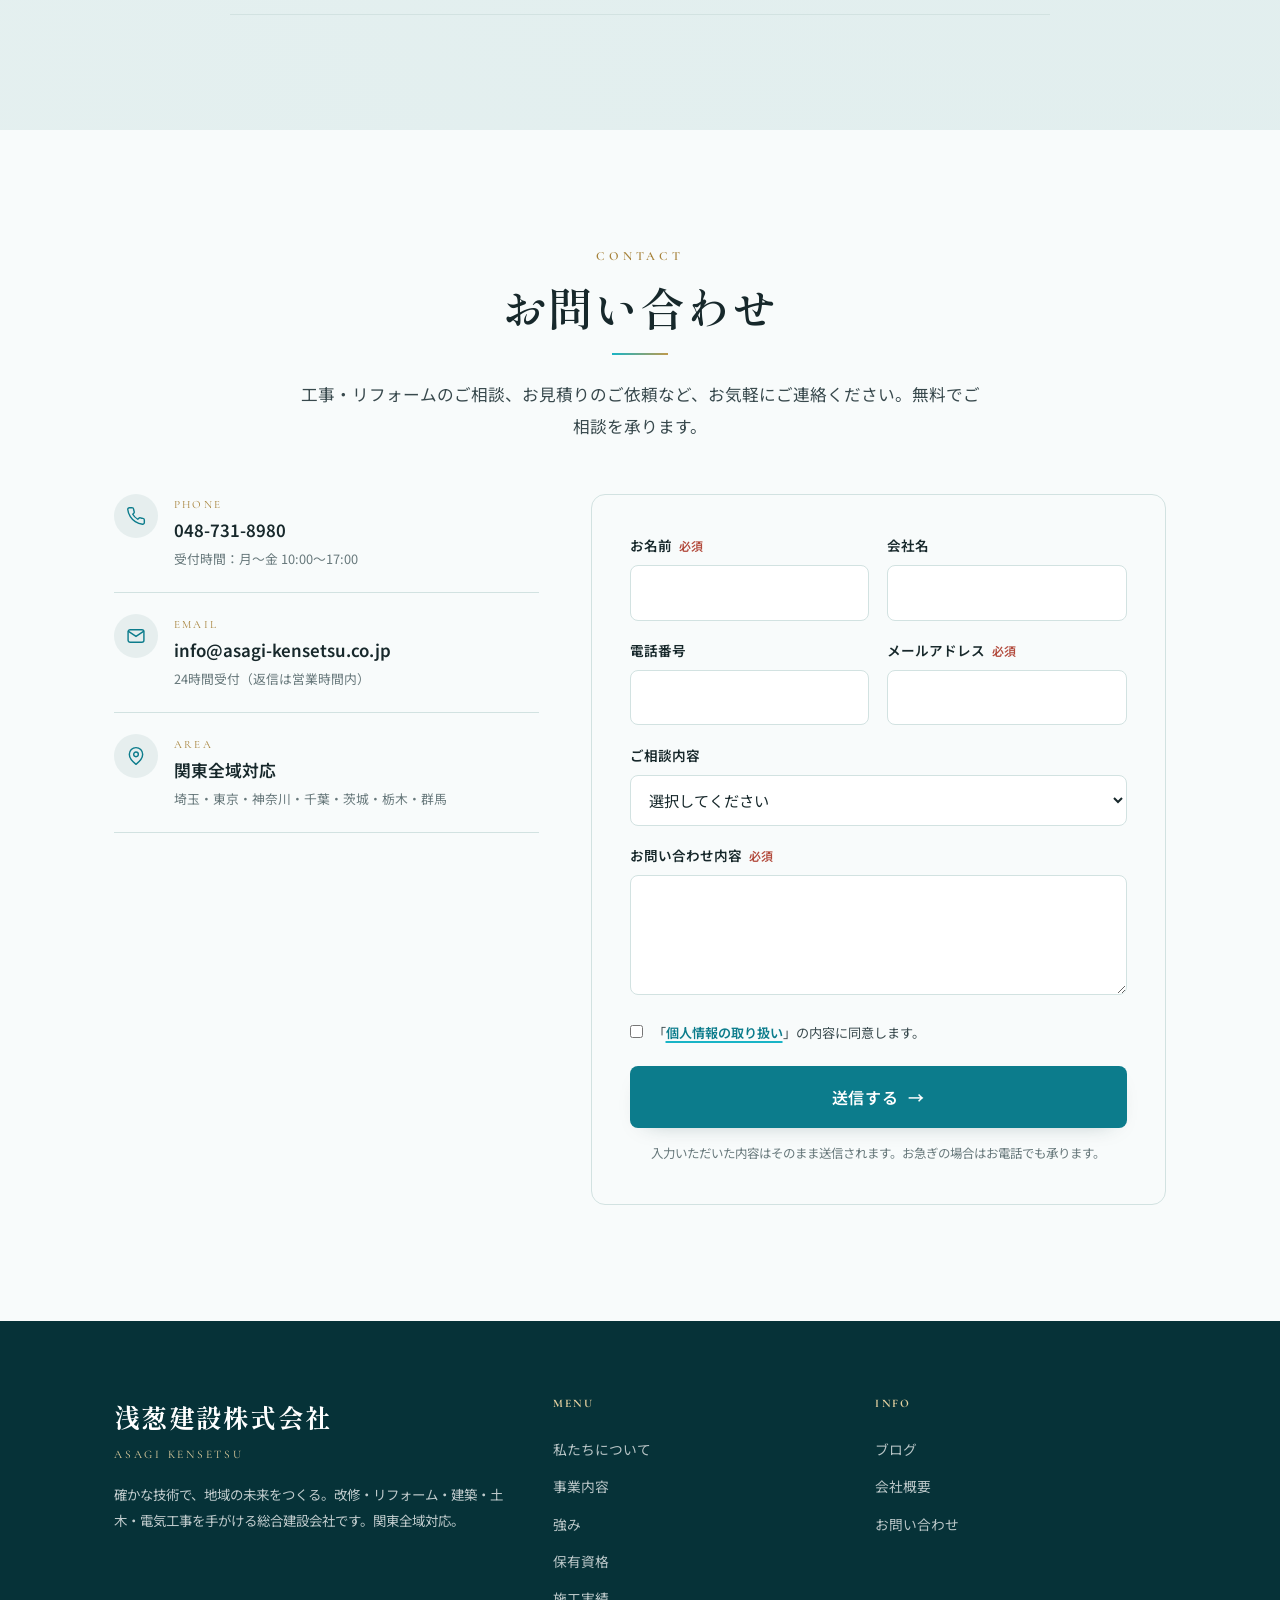
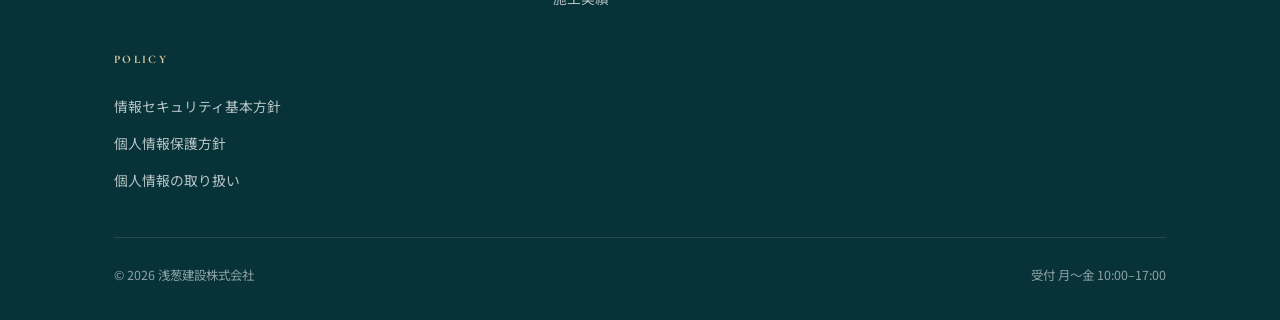
==== commit e0e3f688: "代表経歴を整理（独立の重複を解消） 2022.10入社→2023.03独立の2段を、2023.03建設会社で経験→2026.11独立・浅葱建設設立の自然な流れに整理。本文も合わせて修正。  Co-Au" ====
--- a/index.html
+++ b/index.html
@@ -206,15 +206,14 @@
         <p class="message__lead">確かな技術と、「人として」の誠実さで。<br>地域に信頼される建設会社であり続けます。</p>
         <p>浅葱建設株式会社のホームページをご覧いただき、誠にありがとうございます。</p>
         <p>私はこれまで建設の現場に身を置き、ものづくりの確かさを学ぶ中で、技術と同じくらい——いえ、それ以上に大切なものがあると感じてきました。それは、お客様にも、ともに働く仲間にも、「人として」誠実に向き合うことです。</p>
-        <p>早くに独立して建設会社の経営に携わり、そこで培った技術と経験、そして人との向き合い方を胸に、このたび浅葱建設株式会社を設立いたしました。</p>
+        <p>建設会社で現場の経験を積み、技術と人との向き合い方を磨いてまいりました。そこで培ったものを胸に、このたび独立し、浅葱建設株式会社を設立いたしました。</p>
         <p>建物をつくる・直すという仕事は、お客様の暮らしや事業の土台をお預かりすること。どれだけ技術が高くても、最後に信頼していただけるかどうかは「人として」どう向き合うかで決まると考えています。だからこそ、大きな工事はもちろん、小さな修繕一つにも誠実に、丁寧にお応えしてまいります。</p>
         <p>「確かな技術で、地域の未来をつくる。」——確かな技術と、「人として」の誠実さを両輪に、地域の皆さまに信頼される会社であり続けます。どうぞよろしくお願いいたします。</p>
         <div class="message__career">
           <h3 class="message__careerttl">代表者 経歴</h3>
           <ul class="career">
-            <li><span class="career__date">2022.10</span><span class="career__txt">建設会社に入社し、建設の道へ進む</span></li>
-            <li><span class="career__date">2023.03</span><span class="career__txt">独立し、建設会社の代表取締役に就任</span></li>
-            <li><span class="career__date">2026.11</span><span class="career__txt">浅葱建設株式会社を設立、代表取締役に就任</span></li>
+            <li><span class="career__date">2023.03</span><span class="career__txt">建設会社で現場の経験を積み、技術を磨く</span></li>
+            <li><span class="career__date">2026.11</span><span class="career__txt">独立し、浅葱建設株式会社を設立。代表取締役に就任</span></li>
           </ul>
         </div>
       </div>
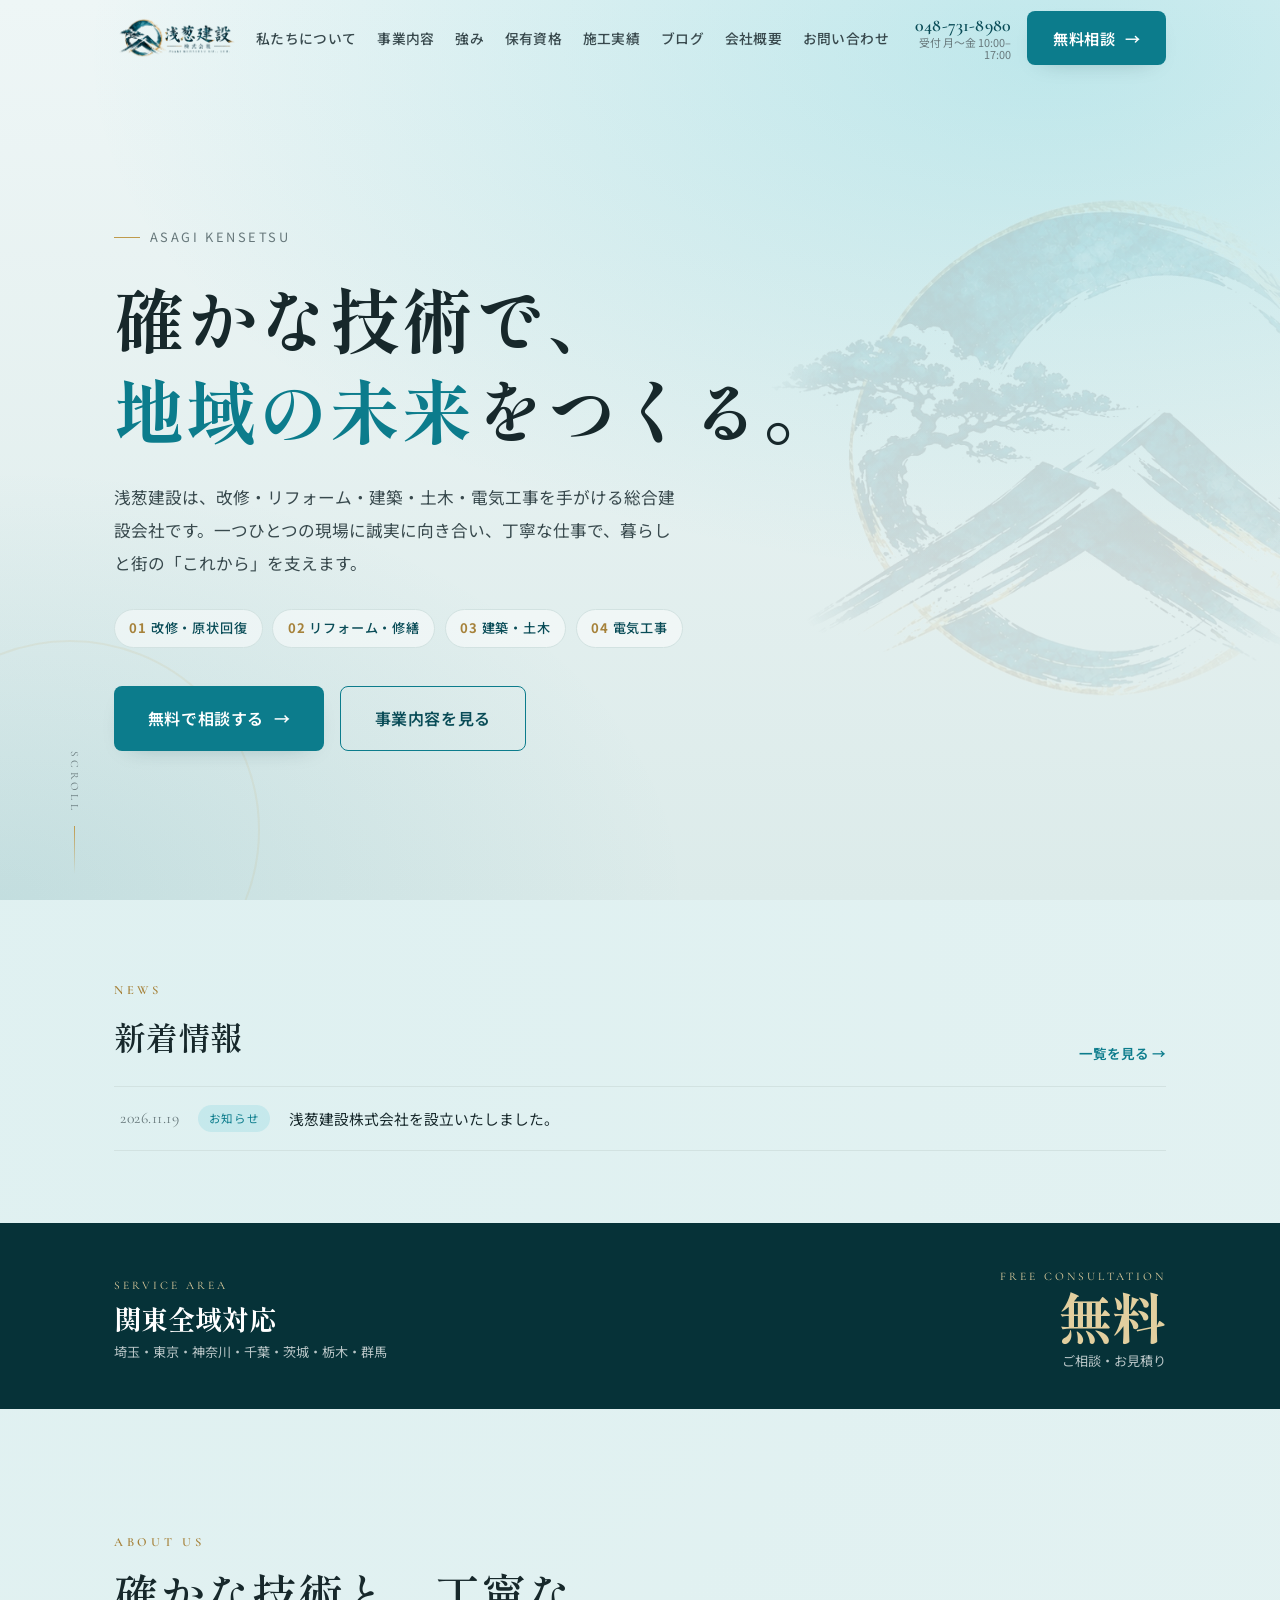
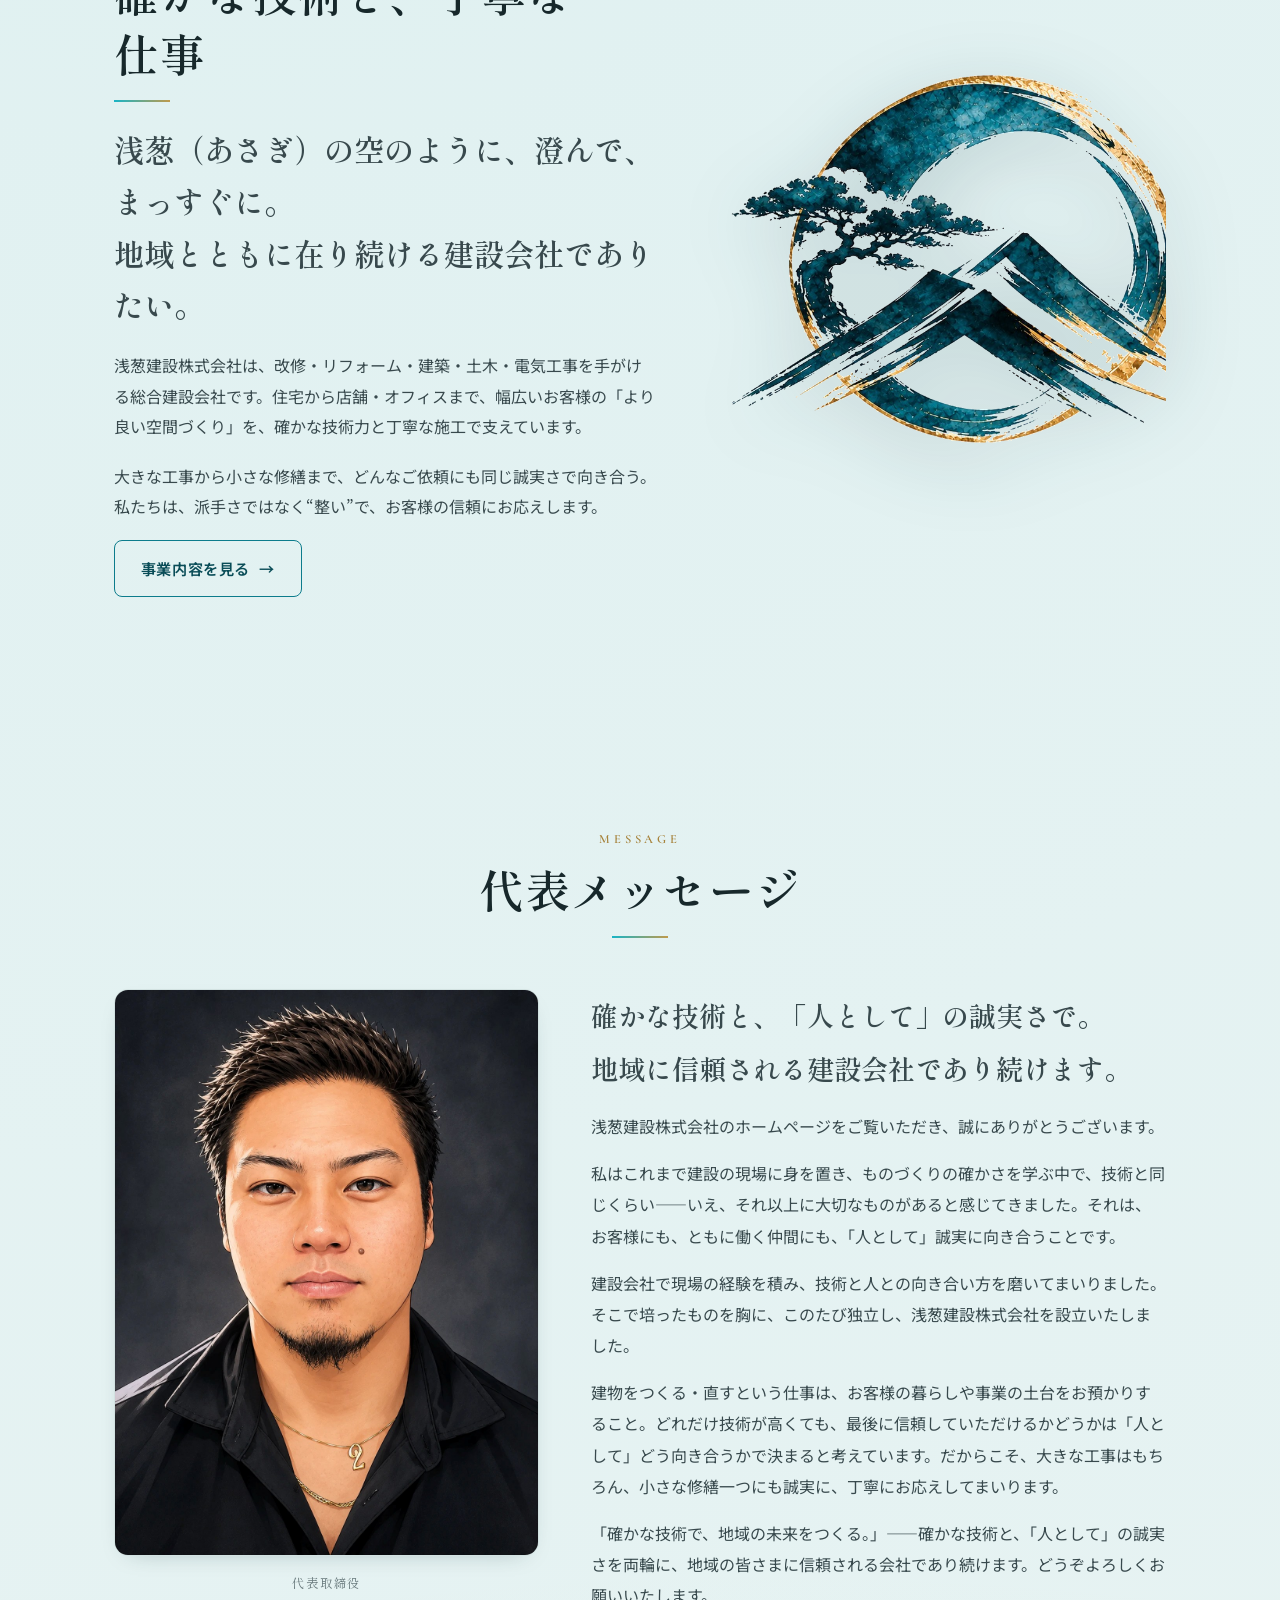
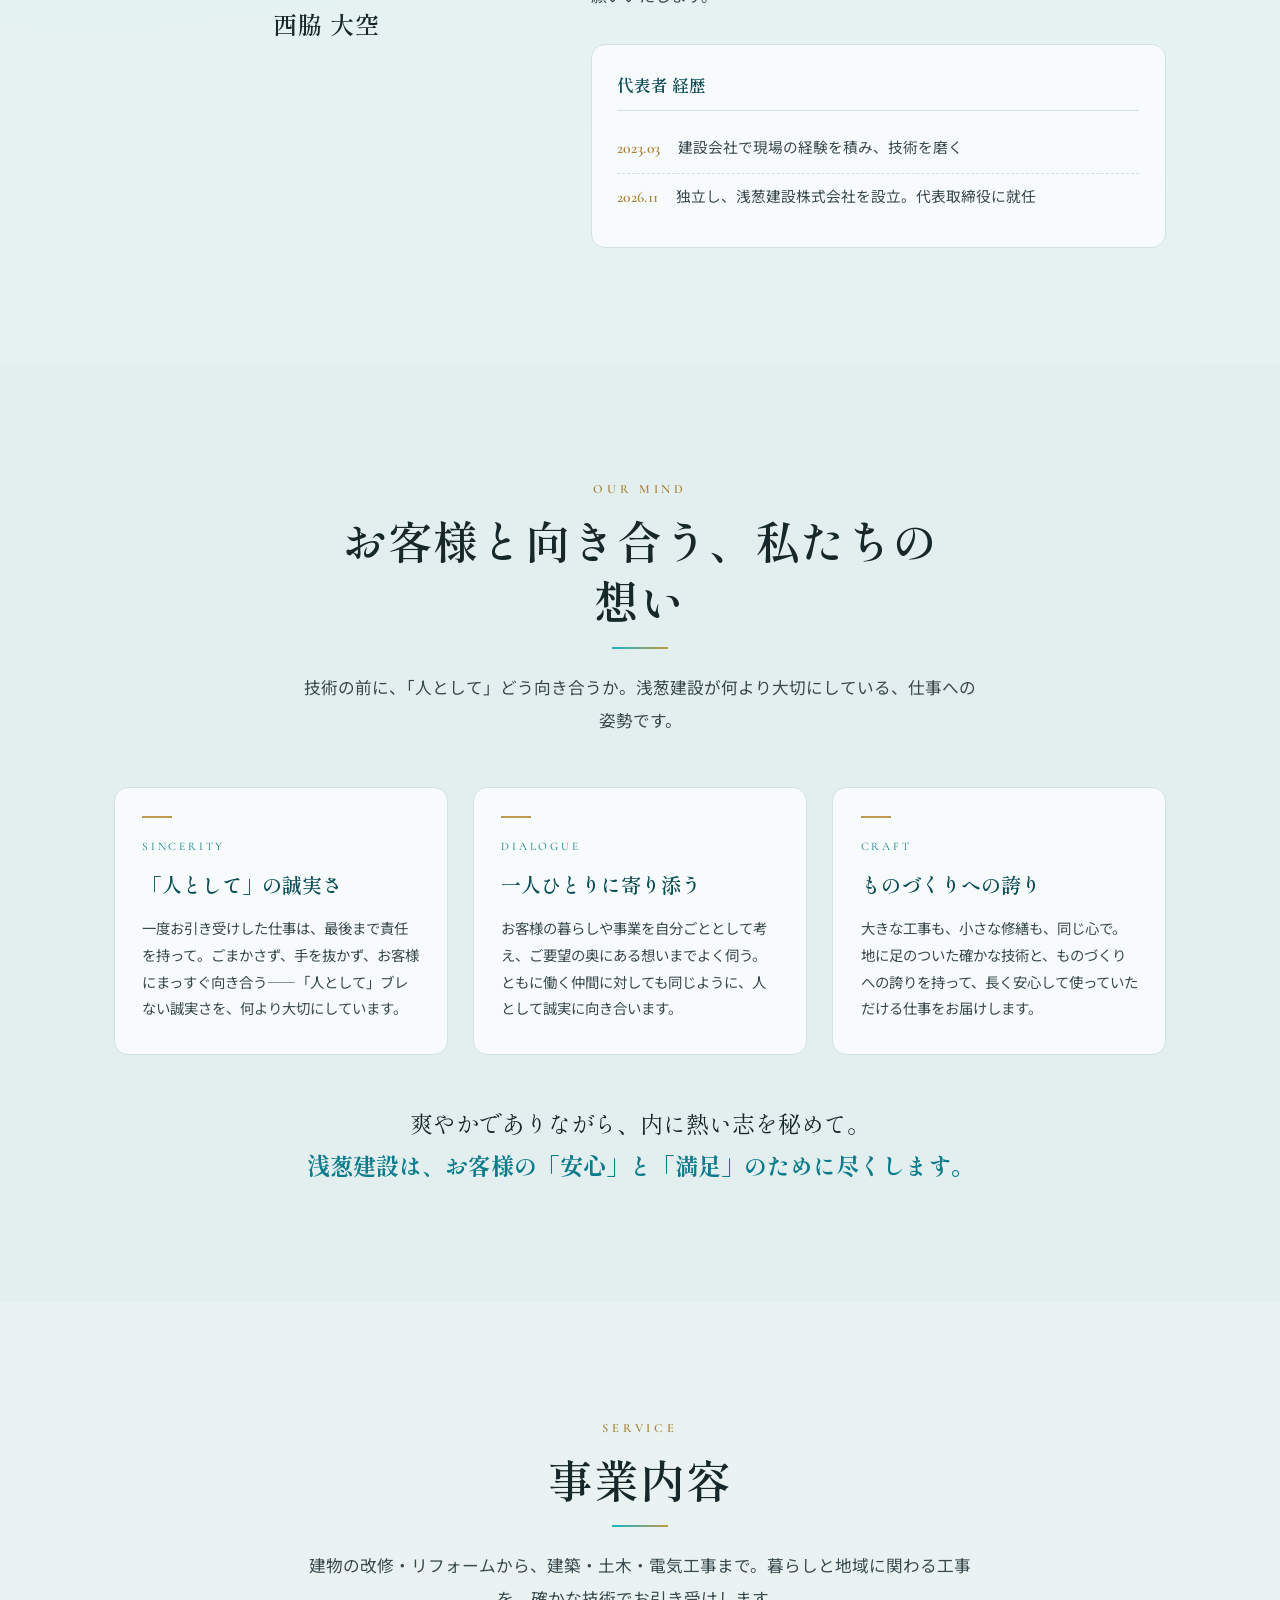
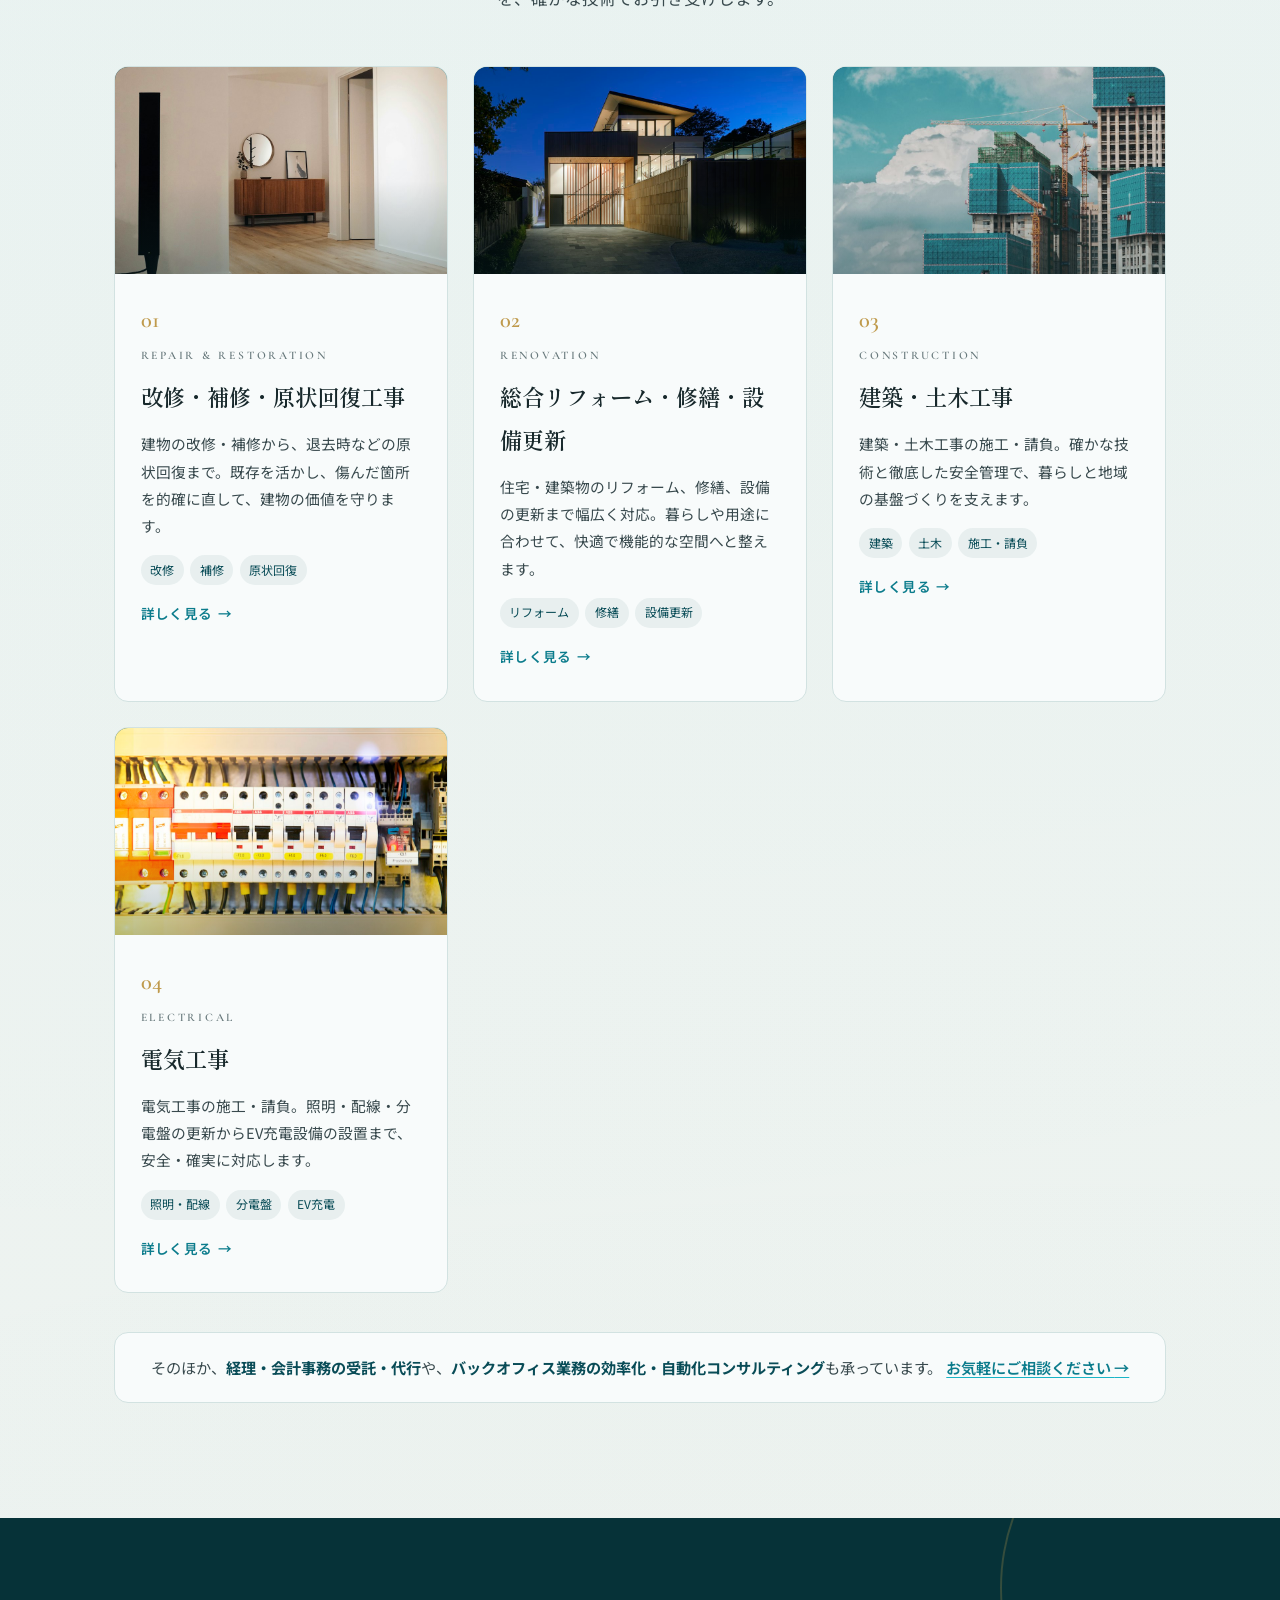
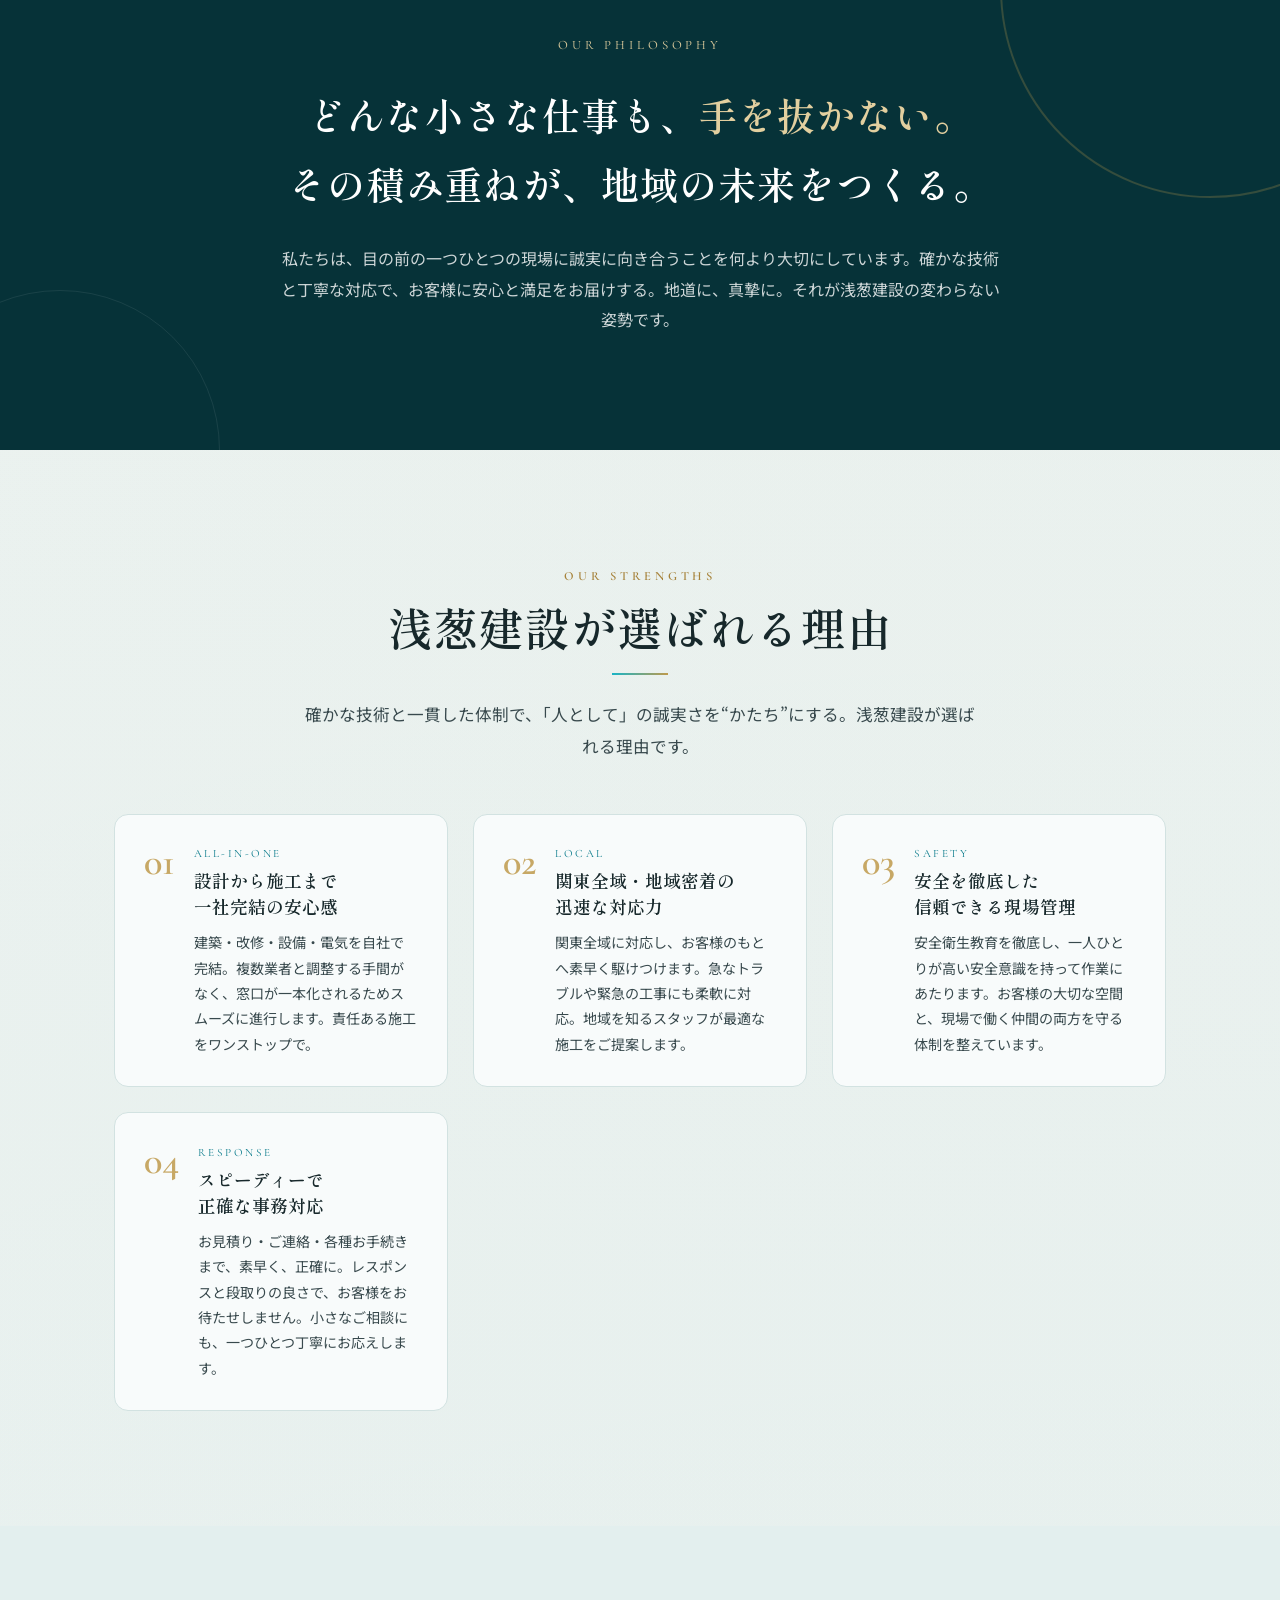
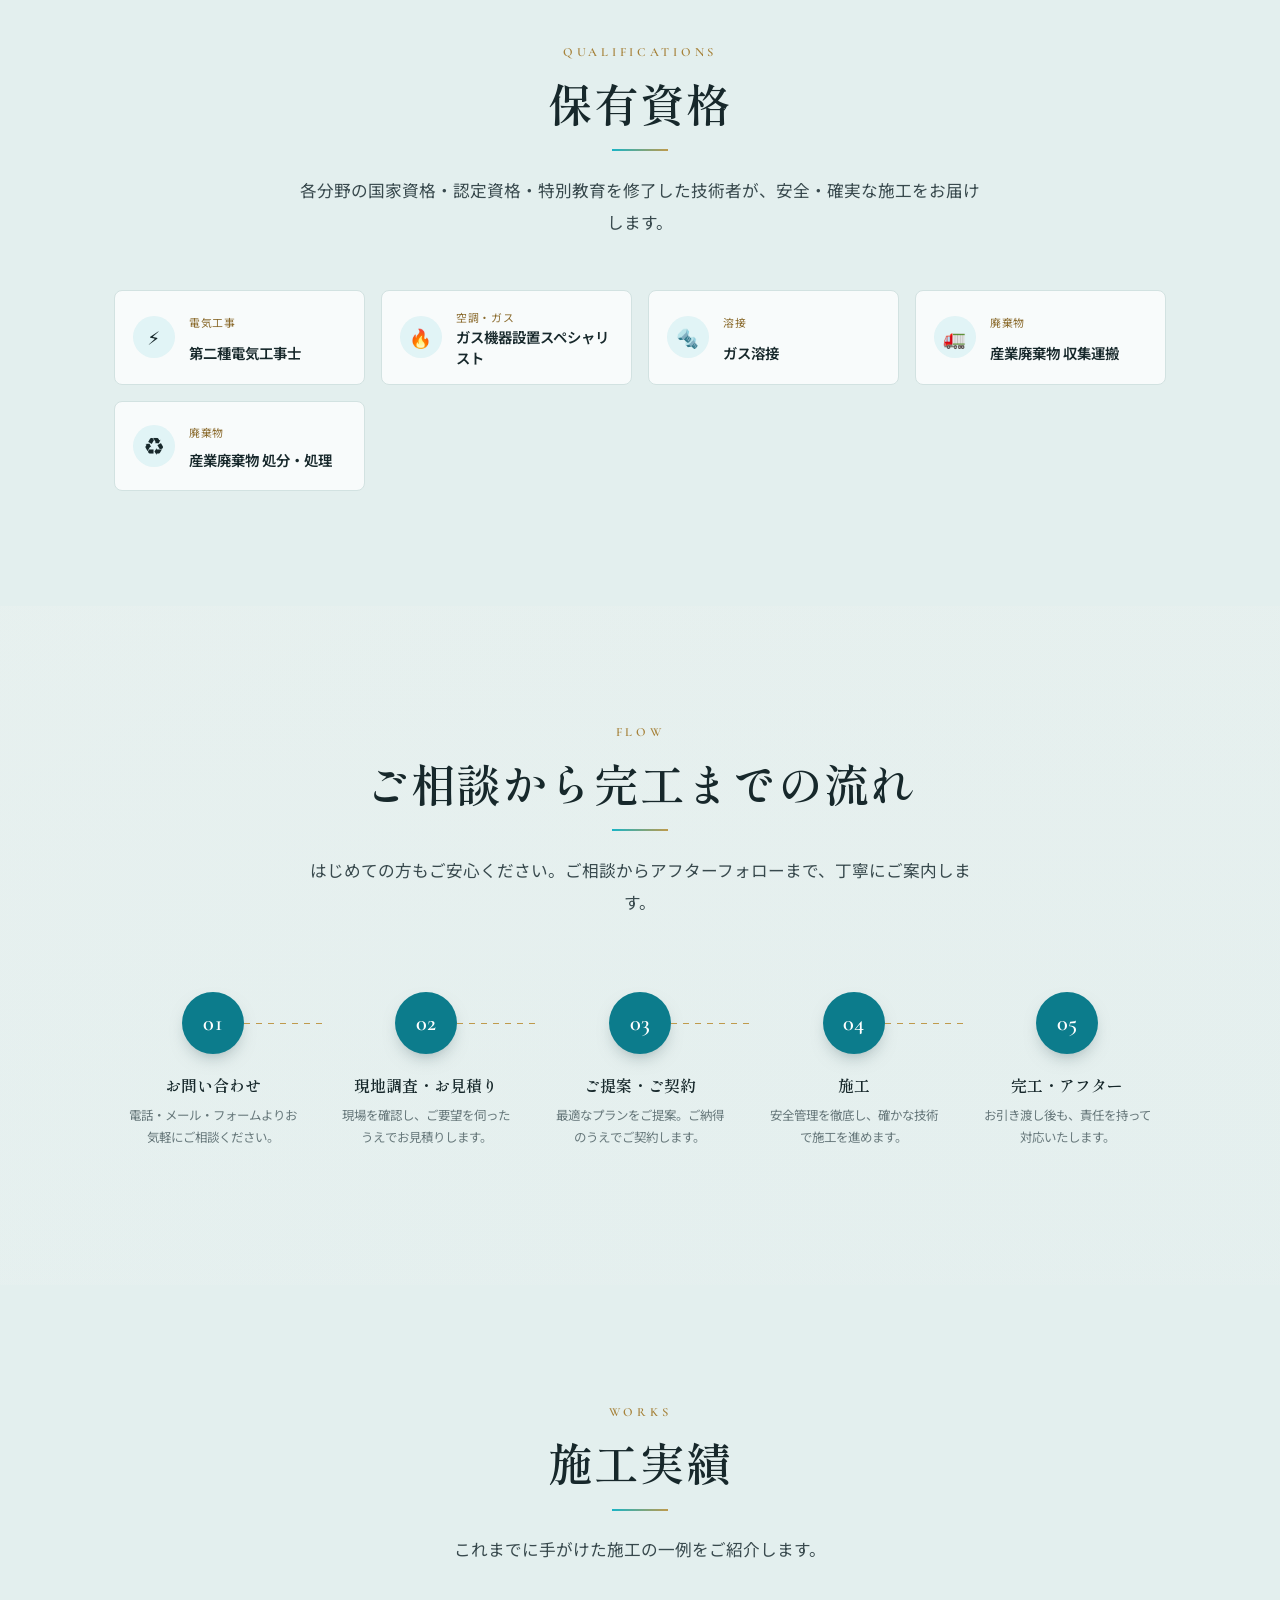
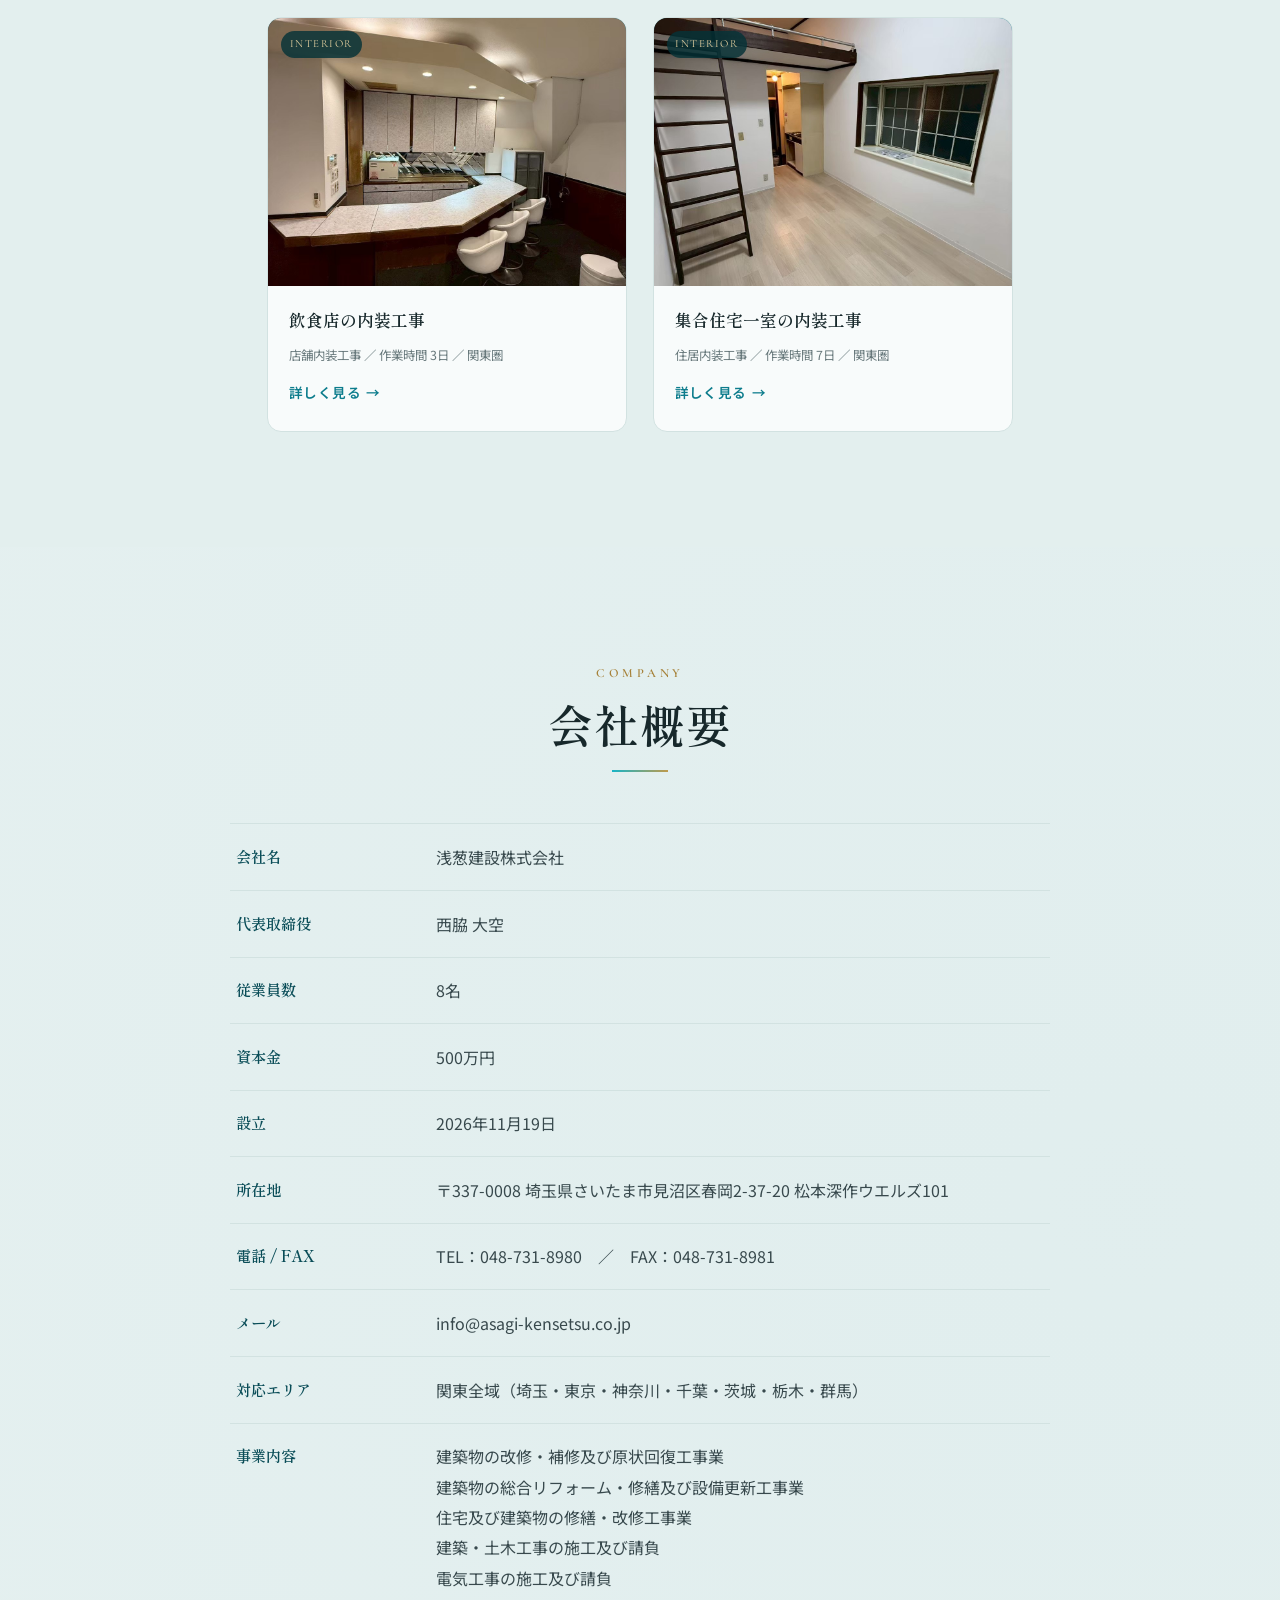
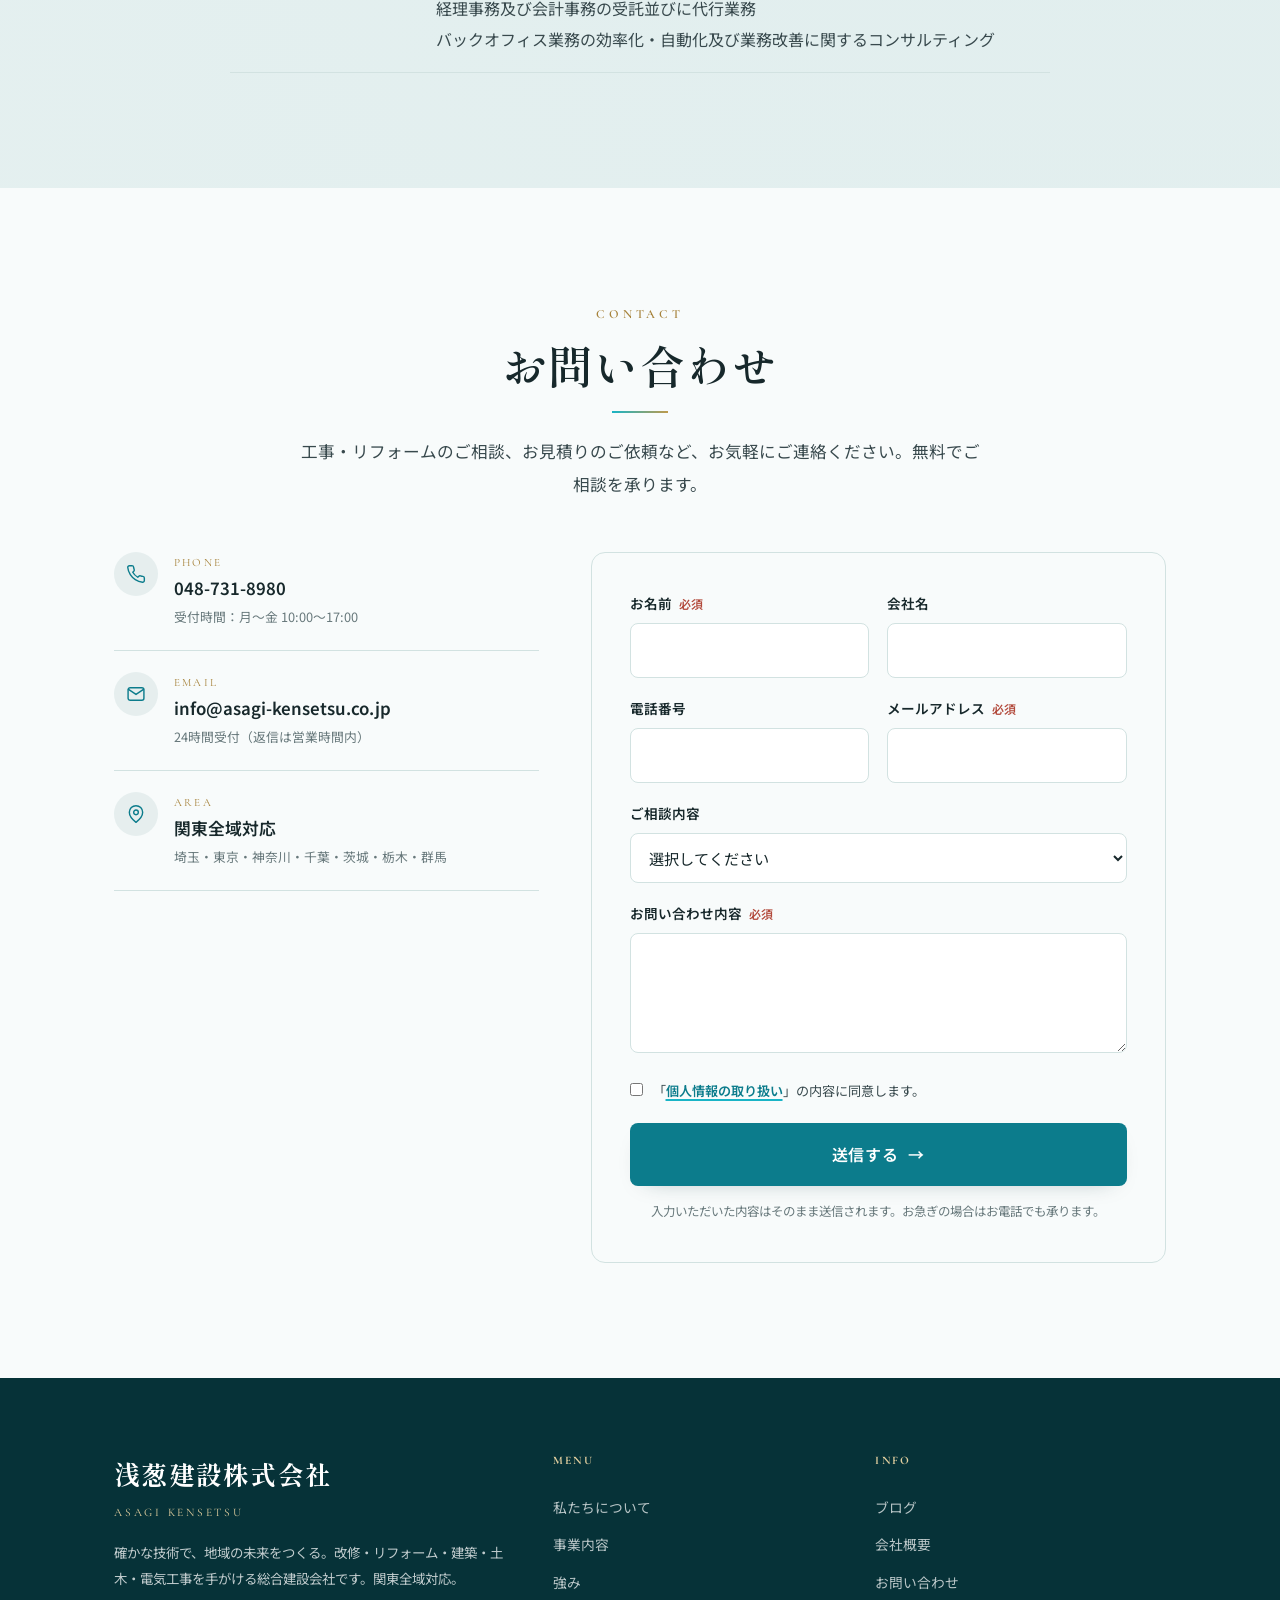
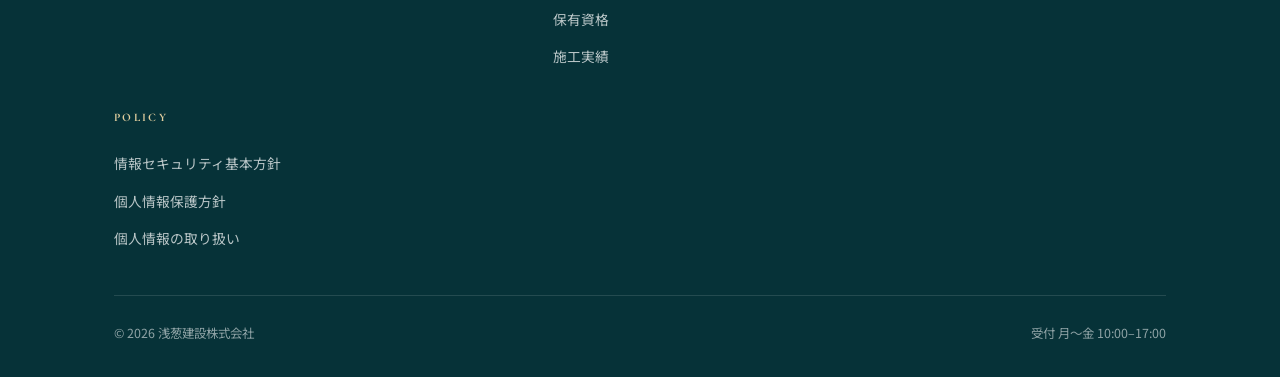
==== commit 4303029b: "想いと選ばれる理由の重複を整理し「人として」を明記 Our Mind=「人として」の価値観（誠実さ/寄り添い/ものづくりの誇り）に統一。 Strengths=具体的な強み（一社完結/地域密着/安全/事" ====
--- a/index.html
+++ b/index.html
@@ -228,23 +228,23 @@
       <span class="eyebrow">Our Mind</span>
       <h2 class="sec-title">お客様と向き合う、私たちの想い</h2>
       <hr class="sec-rule">
-      <p class="lead">浅葱建設が大切にしているのは、技術の確かさと、人としての誠実さ。お客様に安心していただける3つの姿勢で、一つひとつの仕事に真っ直ぐ向き合います。</p>
+      <p class="lead">技術の前に、「人として」どう向き合うか。浅葱建設が何より大切にしている、仕事への姿勢です。</p>
     </div>
     <div class="origin__grid">
       <article class="origin__card reveal">
         <span class="origin__en">Sincerity</span>
-        <h3 class="origin__title">ブレない誠実さ</h3>
-        <p class="origin__desc">一度お引き受けした仕事は、最後まで責任を持って。ごまかさず、手を抜かず、お客様にまっすぐ向き合う——実直でブレない姿勢を、何より大切にしています。</p>
+        <h3 class="origin__title">「人として」の誠実さ</h3>
+        <p class="origin__desc">一度お引き受けした仕事は、最後まで責任を持って。ごまかさず、手を抜かず、お客様にまっすぐ向き合う——「人として」ブレない誠実さを、何より大切にしています。</p>
       </article>
       <article class="origin__card reveal" data-delay="1">
-        <span class="origin__en">Action</span>
-        <h3 class="origin__title">爽やかで素早い対応</h3>
-        <p class="origin__desc">お問い合わせには素早く、現場にはフットワーク軽く。お客様のご要望や新しい技術にも前向きに向き合い、気持ちのよいやり取りと迅速な対応をお約束します。</p>
+        <span class="origin__en">Dialogue</span>
+        <h3 class="origin__title">一人ひとりに寄り添う</h3>
+        <p class="origin__desc">お客様の暮らしや事業を自分ごととして考え、ご要望の奥にある想いまでよく伺う。ともに働く仲間に対しても同じように、人として誠実に向き合います。</p>
       </article>
       <article class="origin__card reveal" data-delay="2">
         <span class="origin__en">Craft</span>
-        <h3 class="origin__title">確かな技術と丁寧さ</h3>
-        <p class="origin__desc">大きな工事も、小さな修繕も、同じ丁寧さで。地に足のついた確かな技術と、ものづくりへの誇りを持って、長く安心して使っていただける施工をお届けします。</p>
+        <h3 class="origin__title">ものづくりへの誇り</h3>
+        <p class="origin__desc">大きな工事も、小さな修繕も、同じ心で。地に足のついた確かな技術と、ものづくりへの誇りを持って、長く安心して使っていただける仕事をお届けします。</p>
       </article>
     </div>
     <p class="origin__foot reveal">爽やかでありながら、内に熱い志を秘めて。<br><b>浅葱建設は、お客様の「安心」と「満足」のために尽くします。</b></p>
@@ -325,7 +325,7 @@
       <span class="eyebrow">Our Strengths</span>
       <h2 class="sec-title">浅葱建設が選ばれる理由</h2>
       <hr class="sec-rule">
-      <p class="lead">確かな技術・一貫した体制・地域への誠実な姿勢。私たちの強みです。</p>
+      <p class="lead">確かな技術と一貫した体制で、「人として」の誠実さを“かたち”にする。浅葱建設が選ばれる理由です。</p>
     </div>
     <div class="strengths__grid">
       <div class="strength reveal">
@@ -355,17 +355,9 @@
       <div class="strength reveal" data-delay="3">
         <div class="strength__no">04</div>
         <div>
-          <p class="strength__en">Sincerity</p>
-          <h3 class="strength__title">小さな工事も丁寧に<br>誠実な仕事への姿勢</h3>
-          <p class="strength__desc">大規模な工事から、ちょっとした修繕まで、同じ誠実さで向き合います。ご予算・ご要望をしっかり伺い、ご納得いただける提案と施工をお約束します。</p>
-        </div>
-      </div>
-      <div class="strength reveal">
-        <div class="strength__no">05</div>
-        <div>
-          <p class="strength__en">Speed</p>
-          <h3 class="strength__title">スピーディーで<br>丁寧な事務対応</h3>
-          <p class="strength__desc">お見積り・ご連絡・各種お手続きまで、素早く、正確に。レスポンスと段取りの良さで、お客様をお待たせしません。気持ちのよいやり取りを大切にしています。</p>
+          <p class="strength__en">Response</p>
+          <h3 class="strength__title">スピーディーで<br>正確な事務対応</h3>
+          <p class="strength__desc">お見積り・ご連絡・各種お手続きまで、素早く、正確に。レスポンスと段取りの良さで、お客様をお待たせしません。小さなご相談にも、一つひとつ丁寧にお応えします。</p>
         </div>
       </div>
     </div>
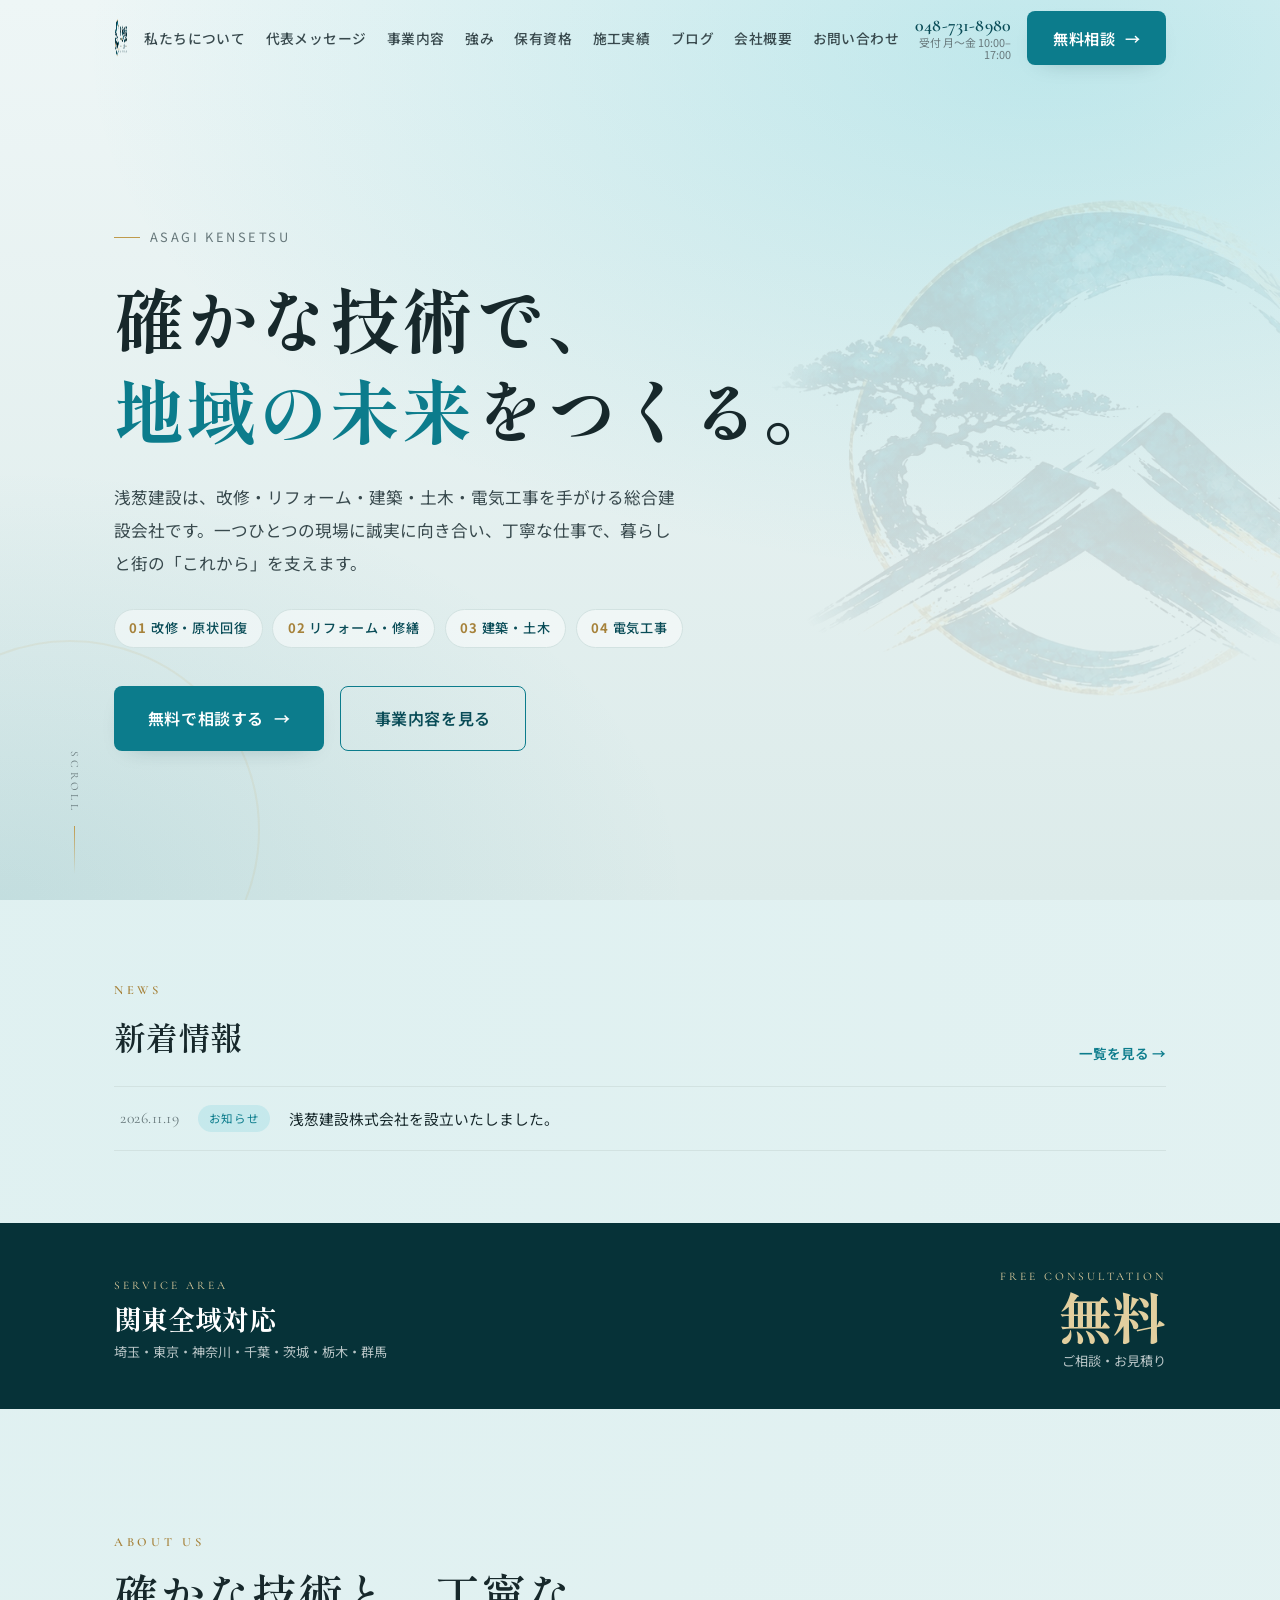
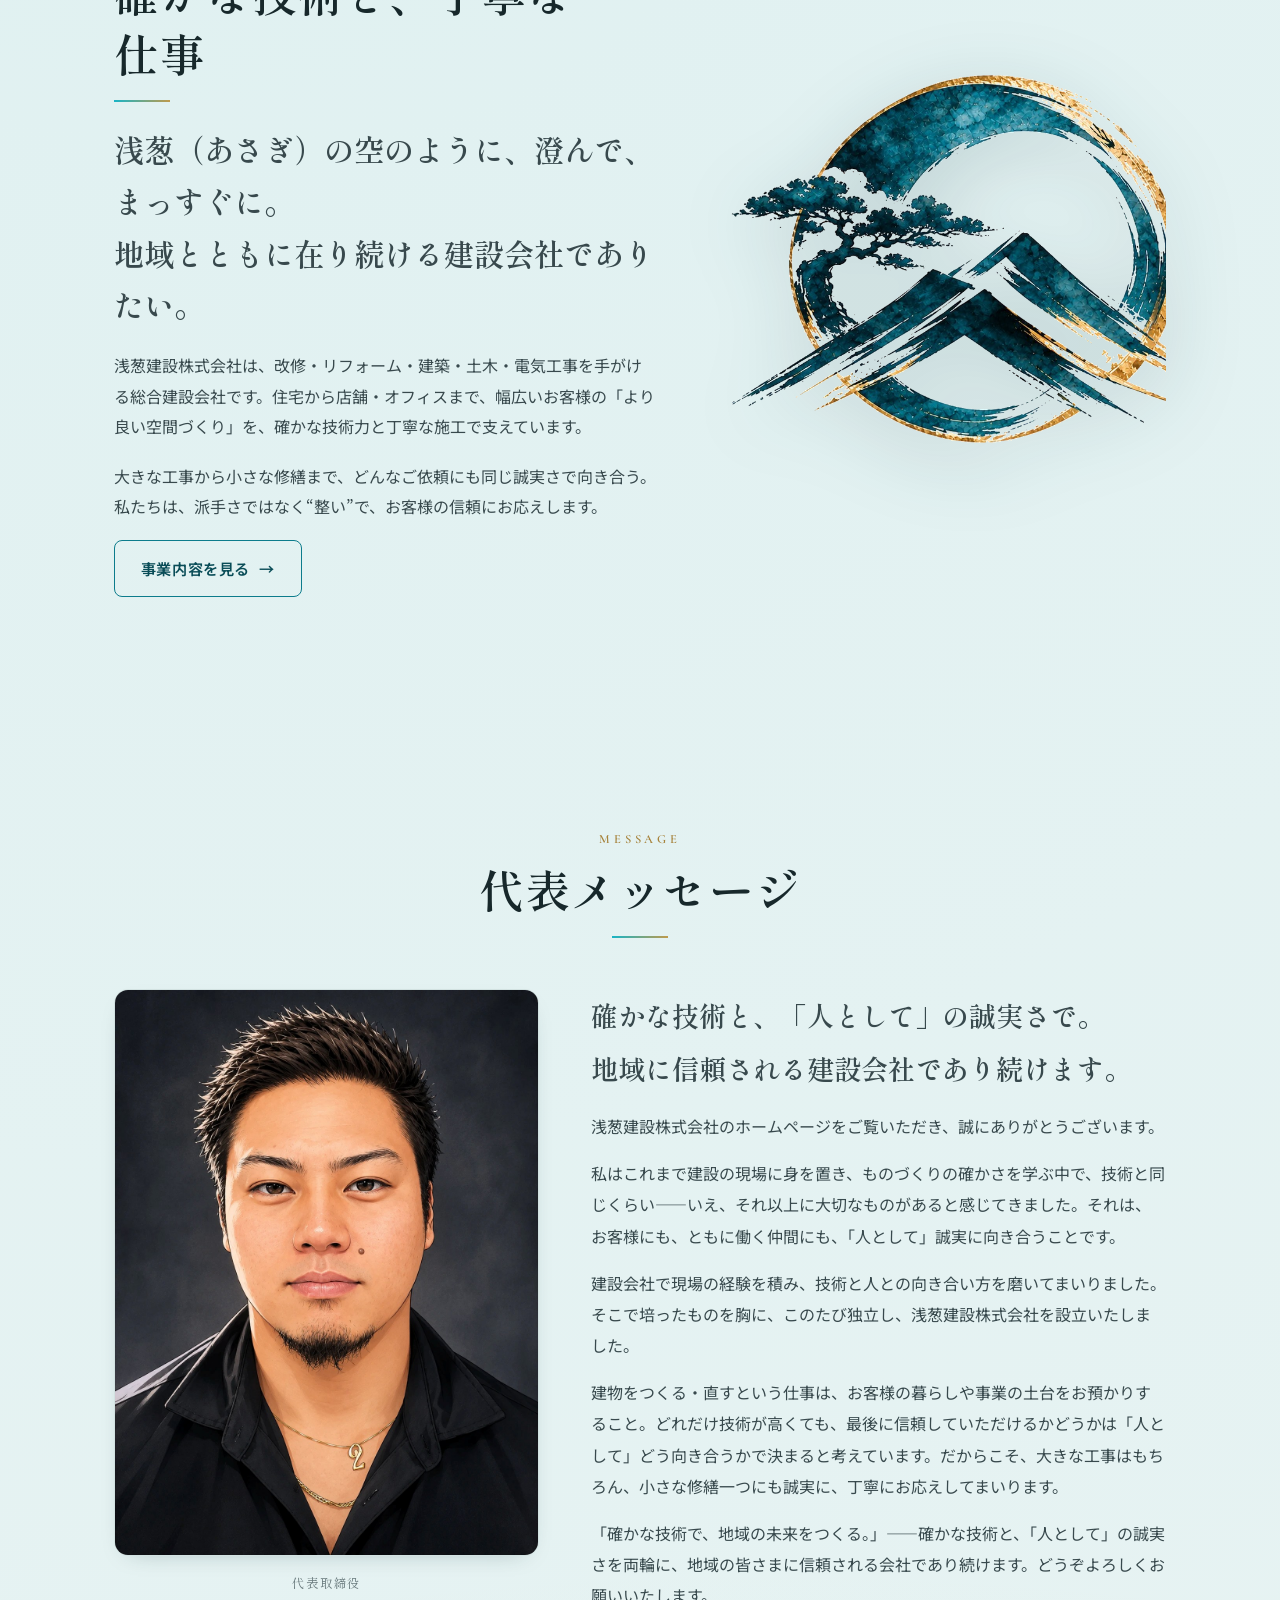
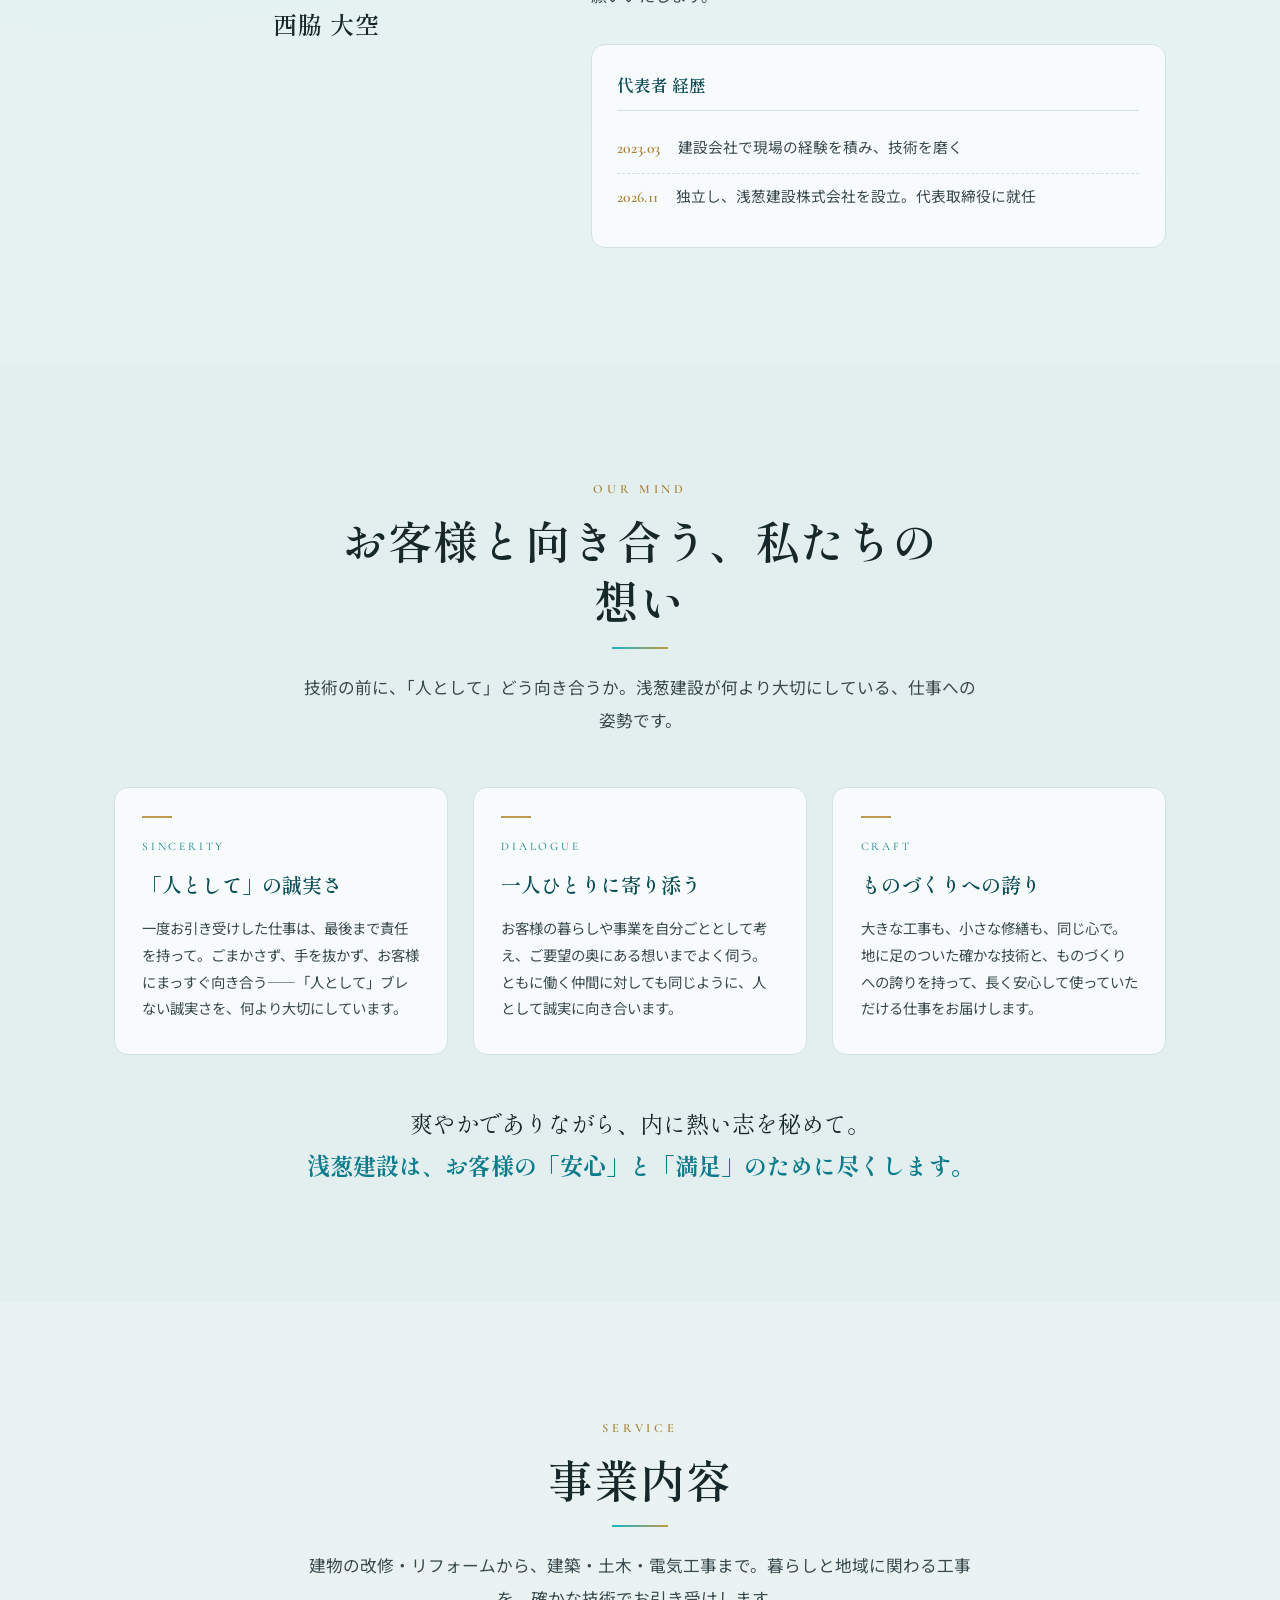
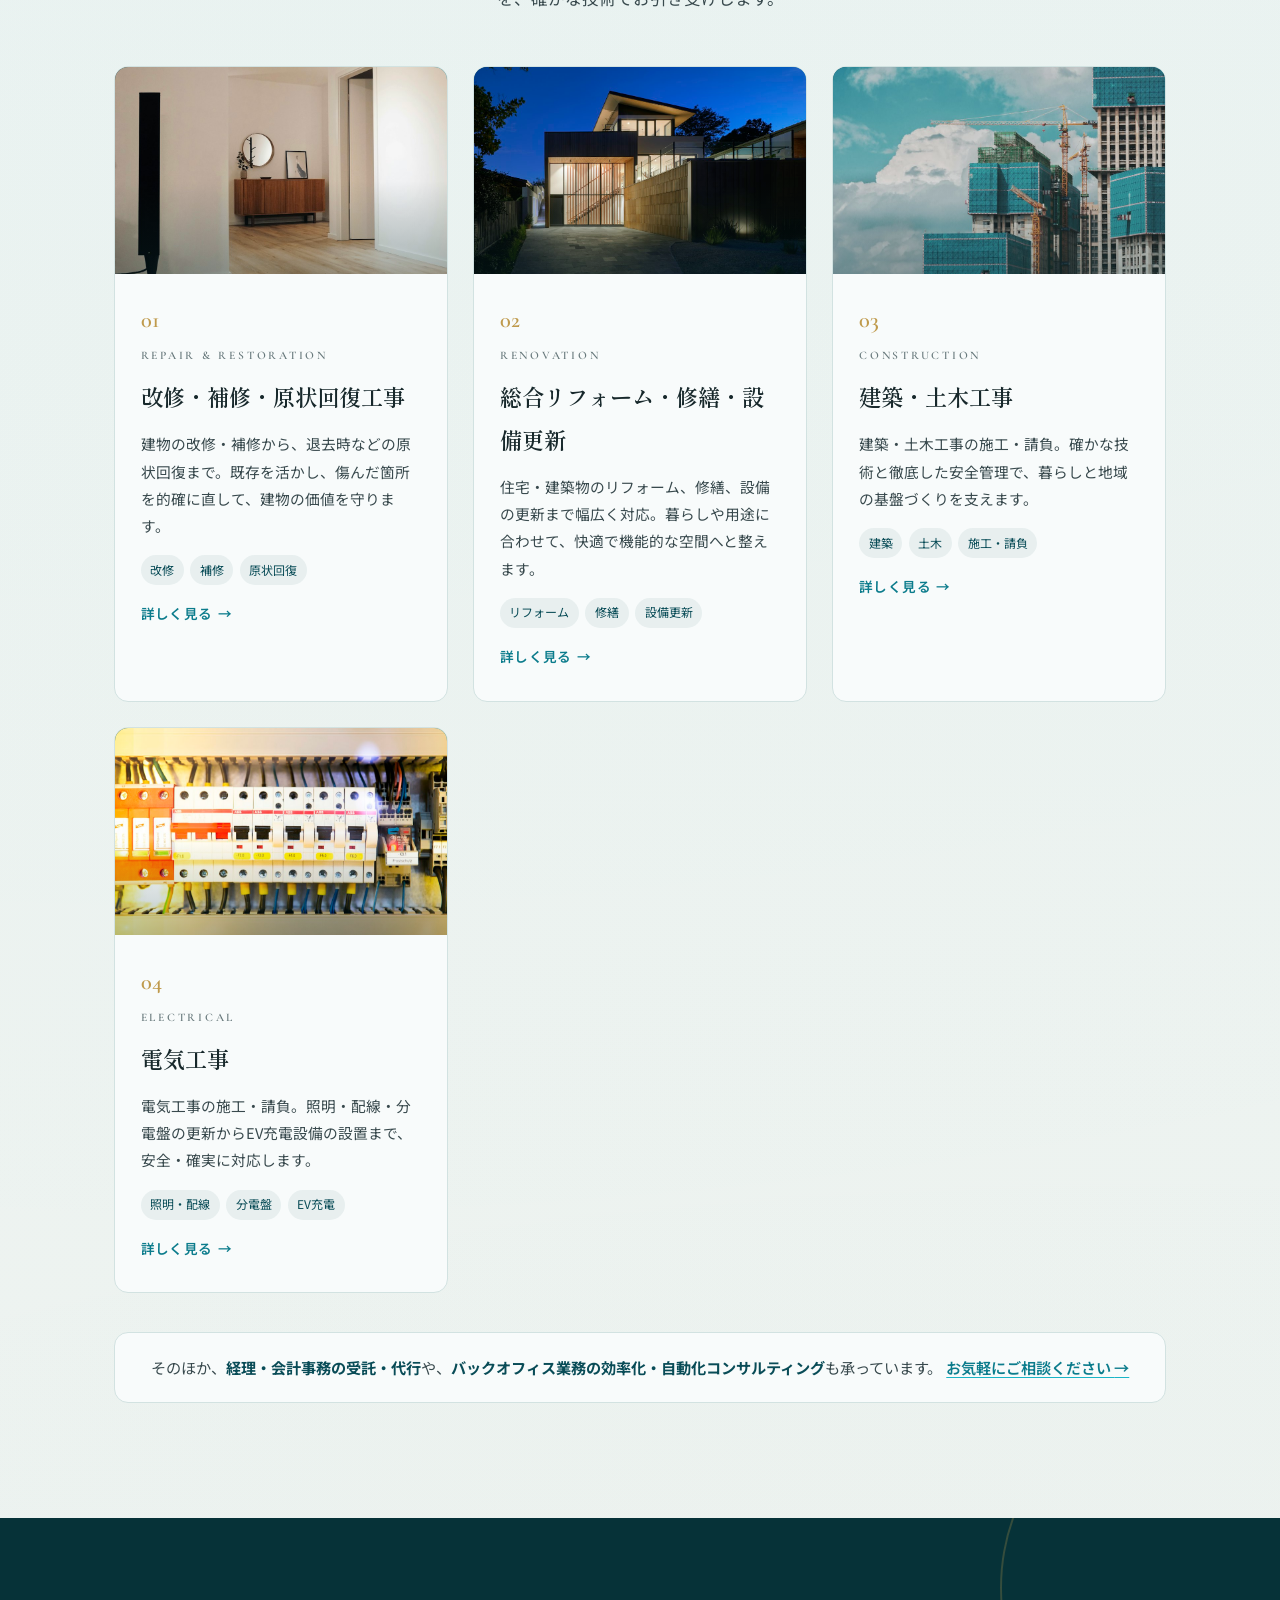
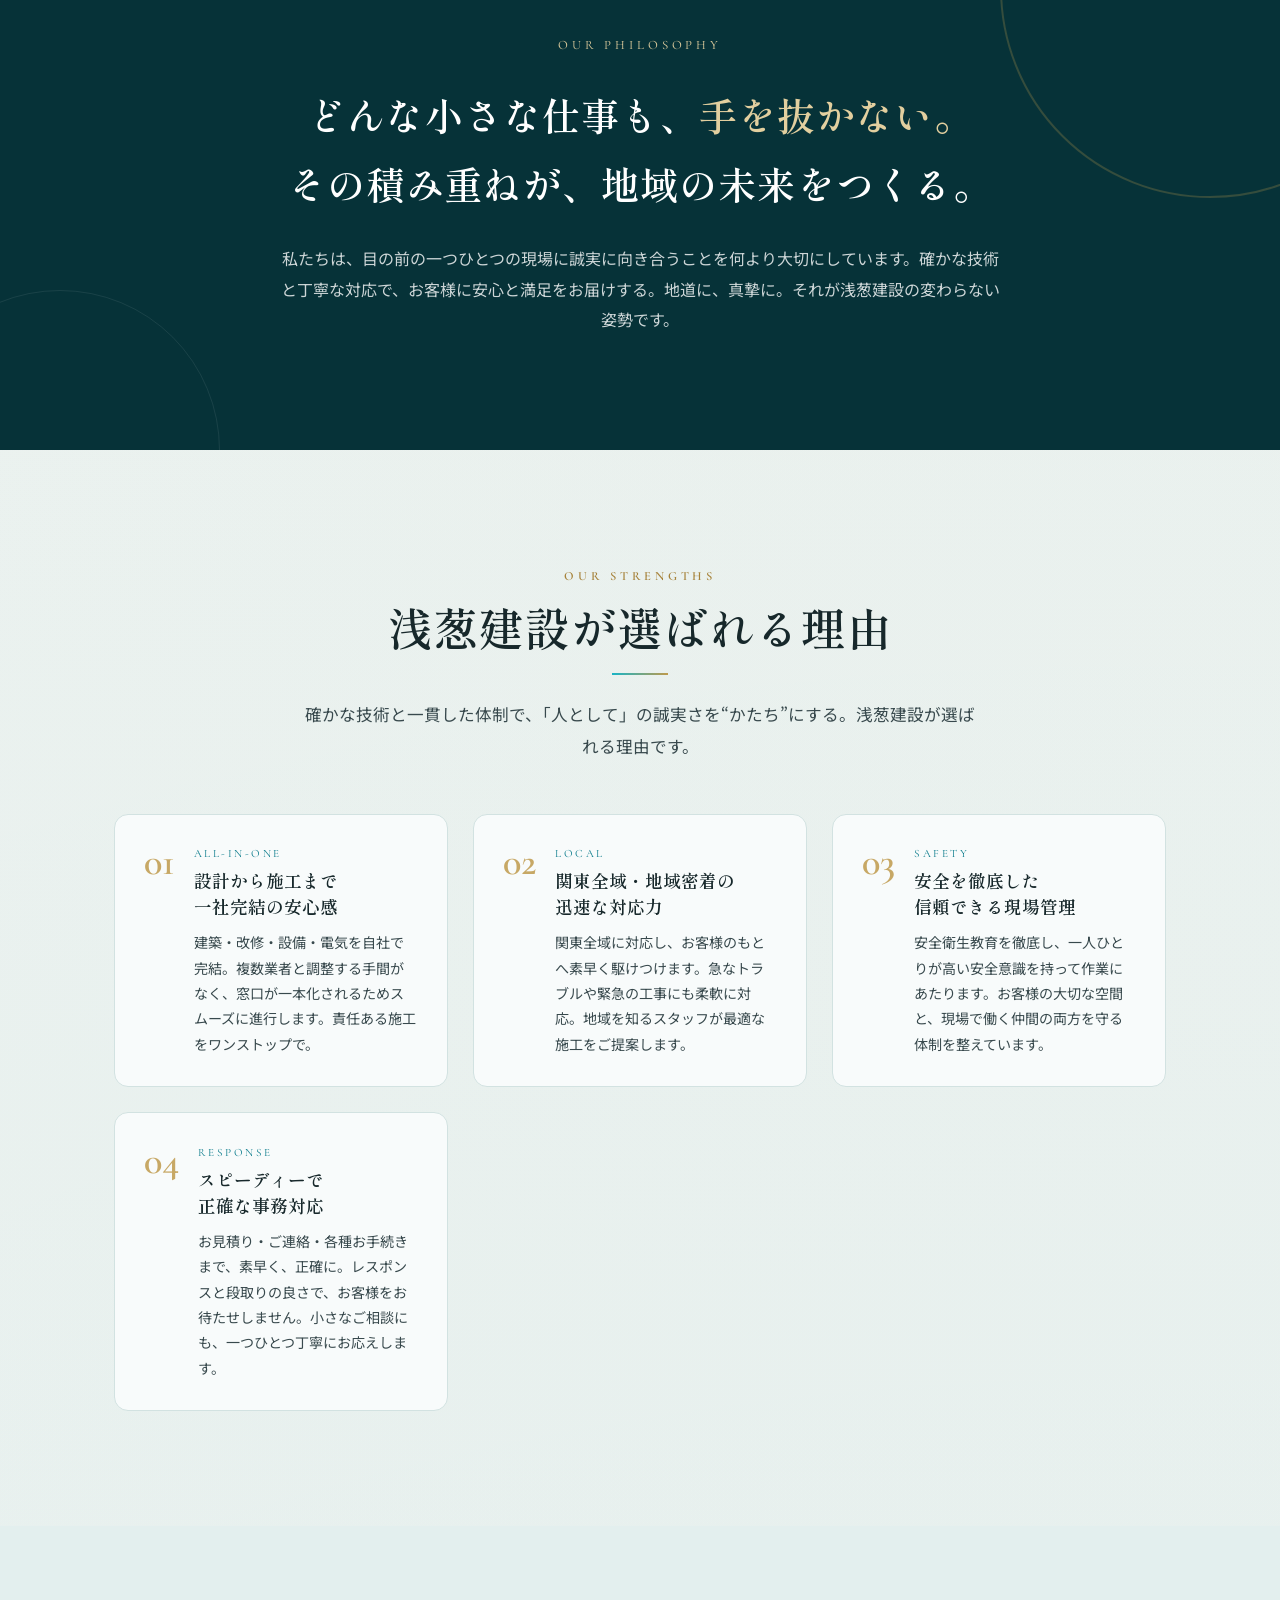
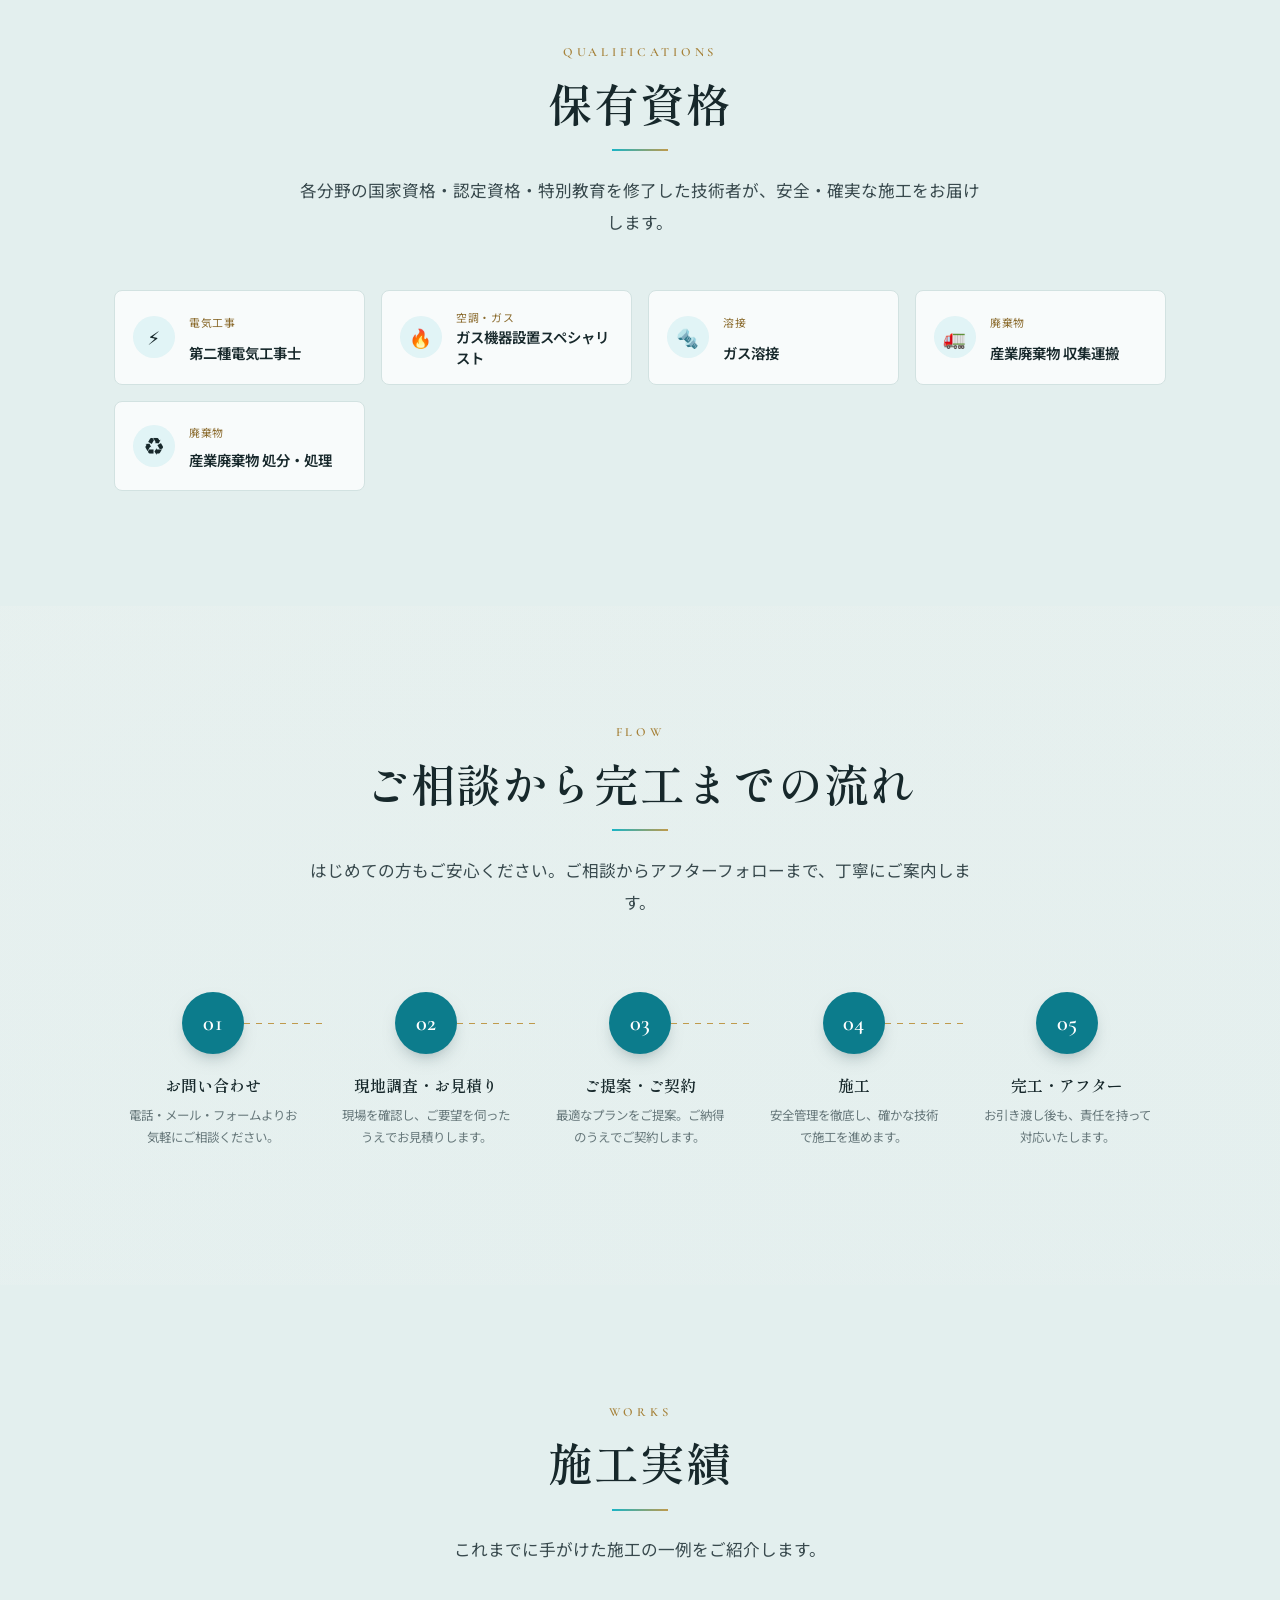
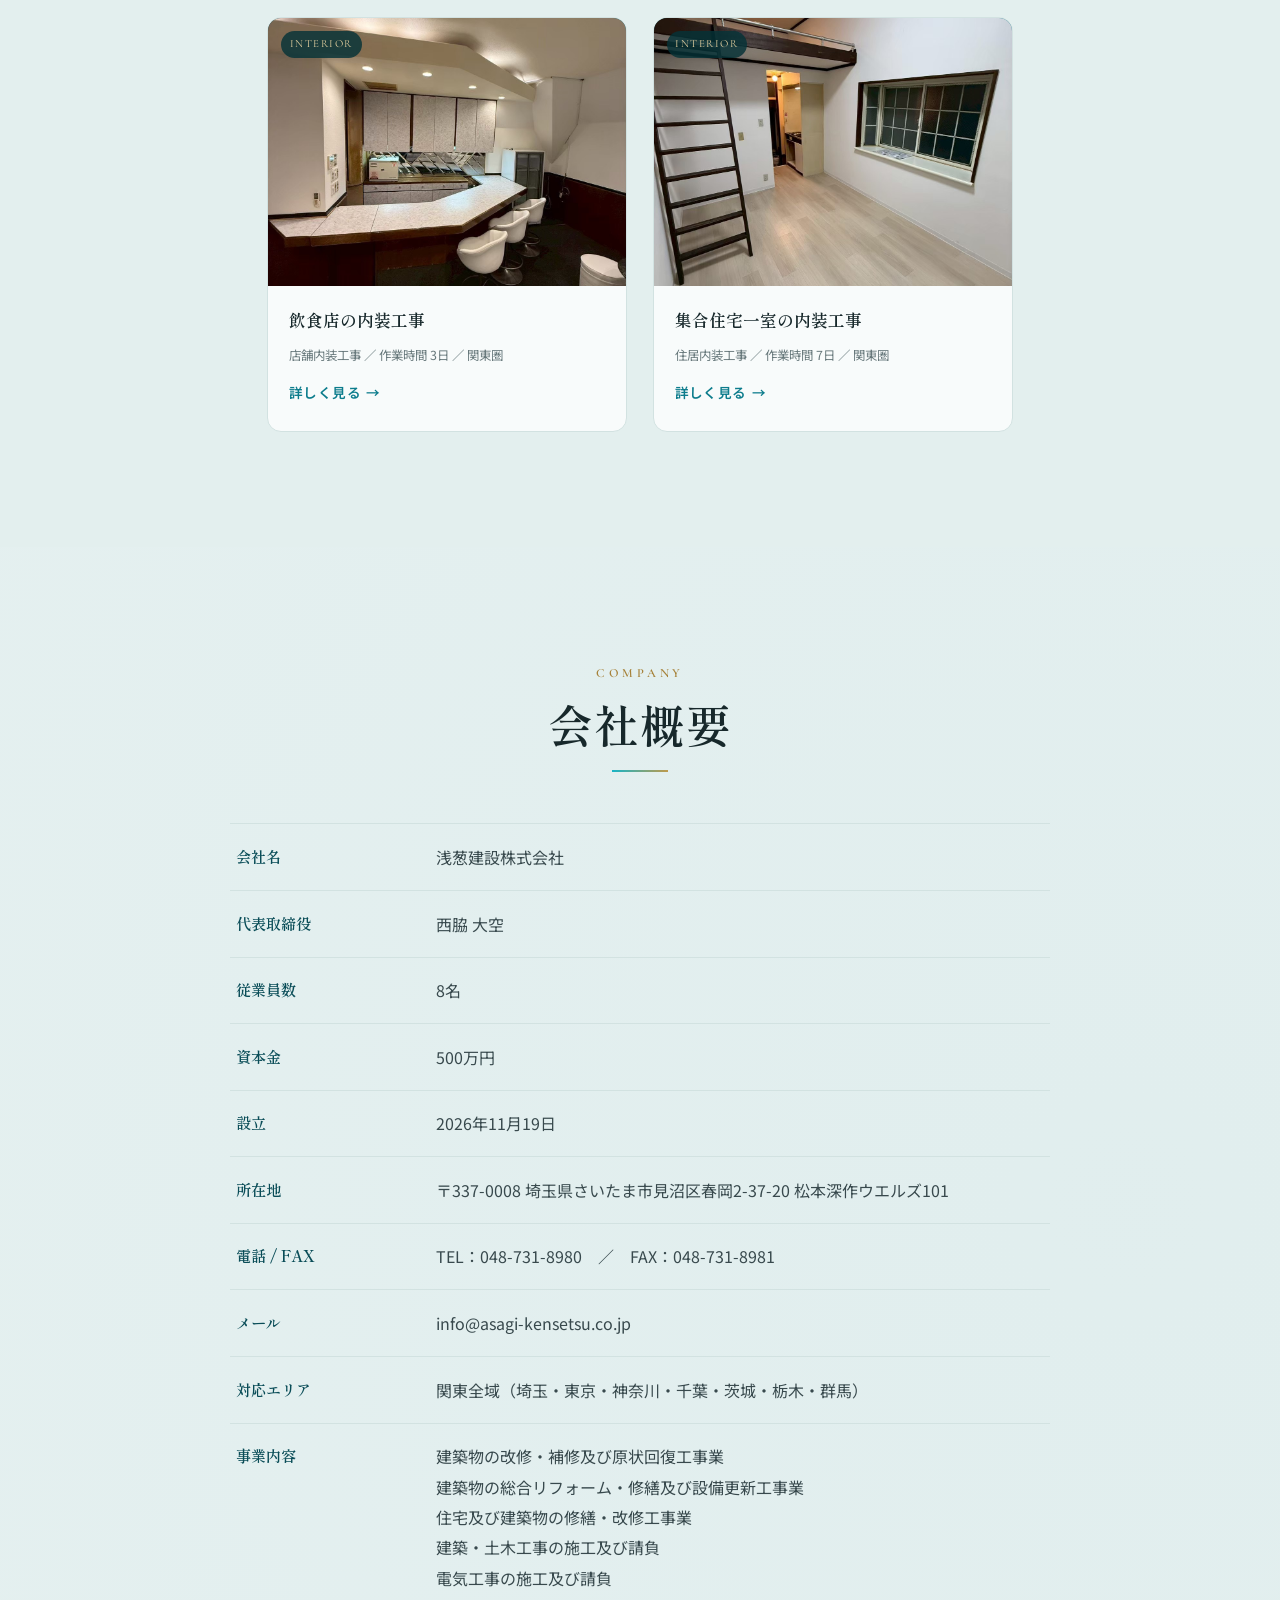
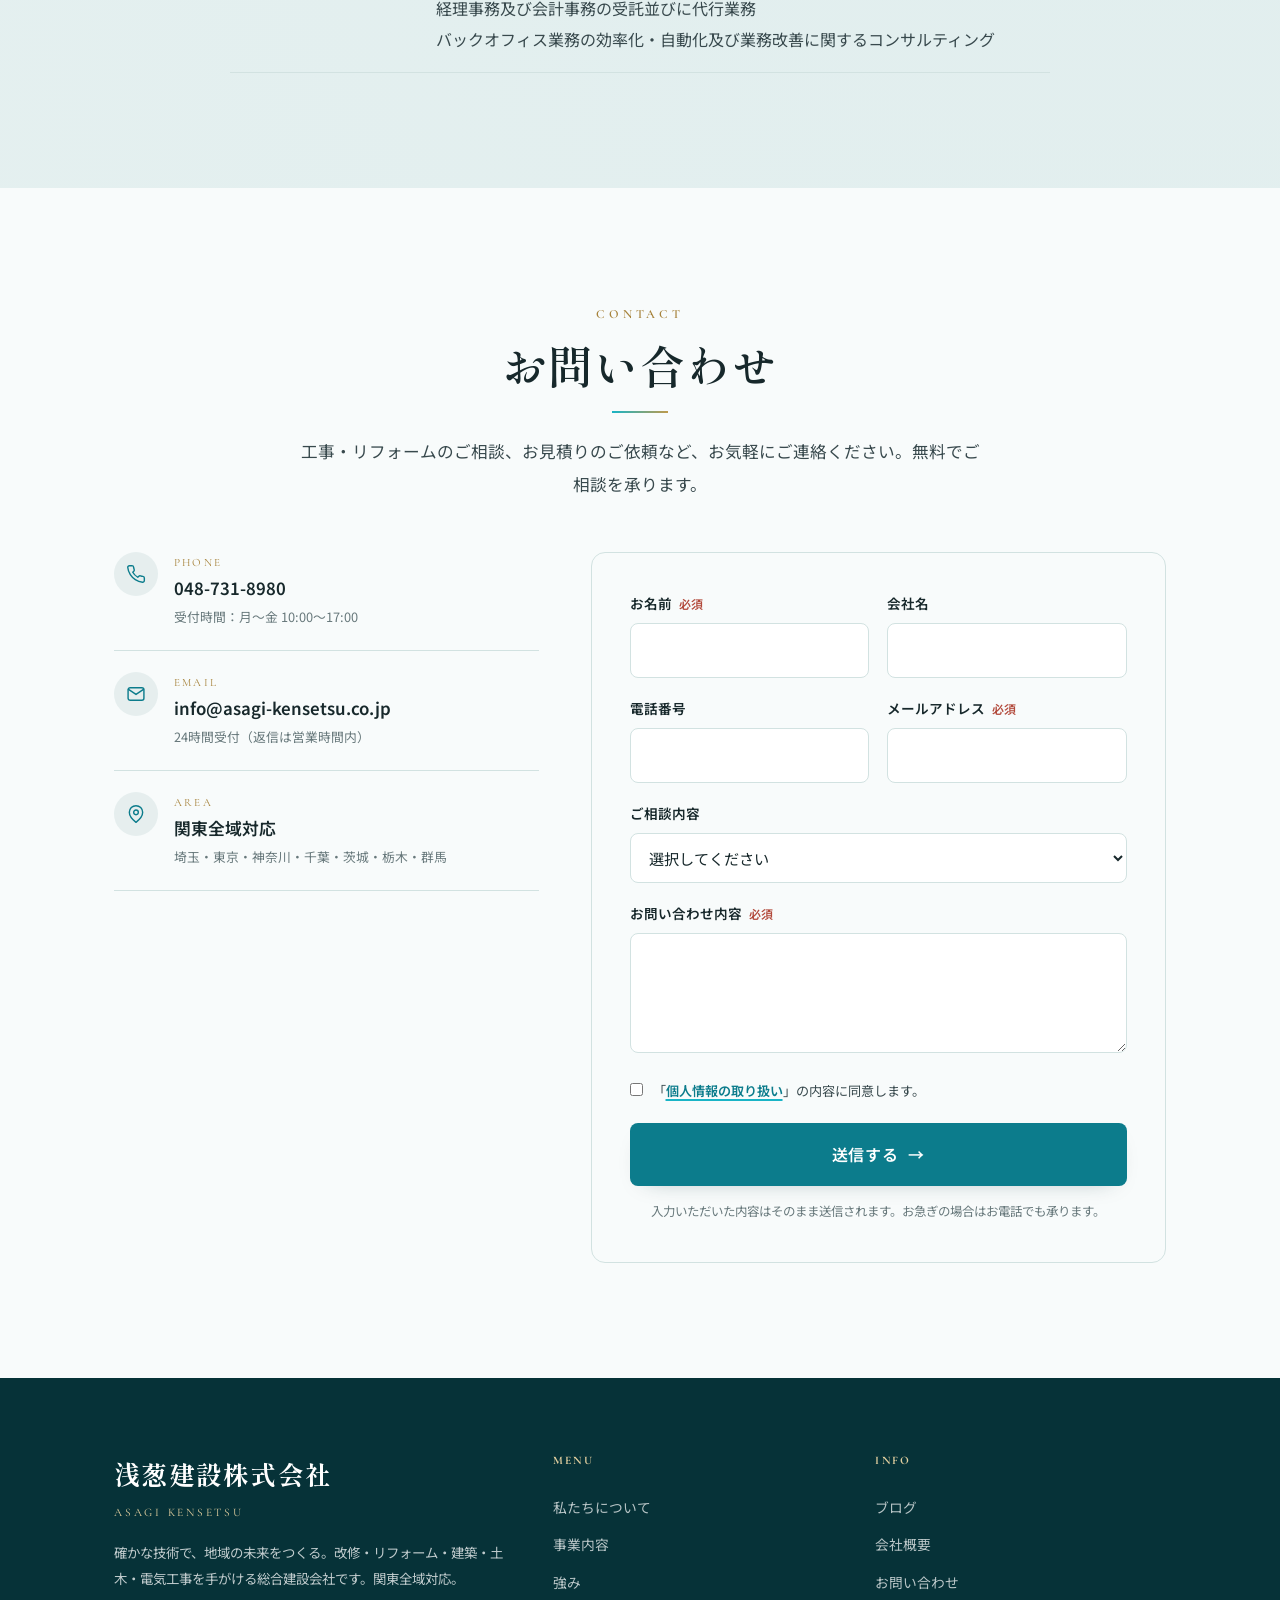
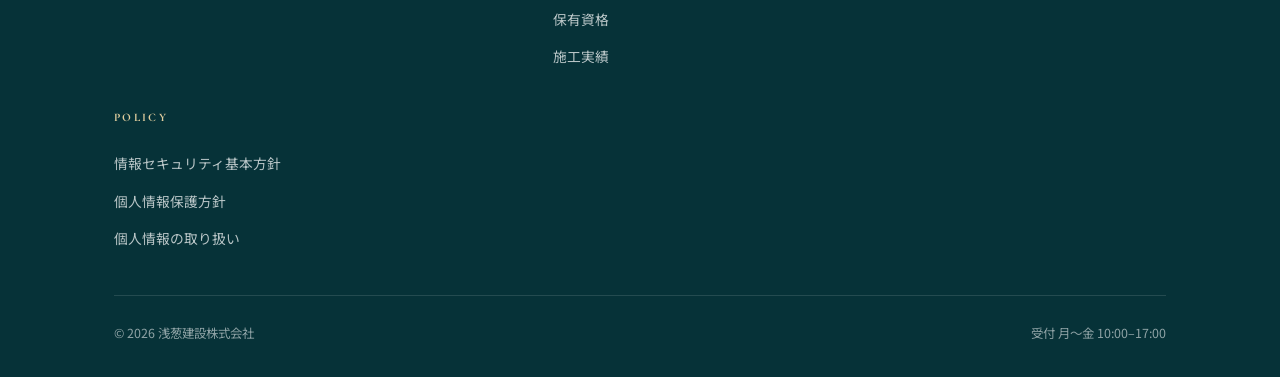
==== commit 43c5bf46: "ナビに代表メッセージを追加 PCナビとモバイルドロワーに #message へのリンクを「私たちについて」の直後へ追加。  Co-Authored-By: Claude Opus 4.8 <norep" ====
--- a/index.html
+++ b/index.html
@@ -65,6 +65,7 @@
     </a>
     <nav class="nav" aria-label="メインナビゲーション">
       <a href="#about">私たちについて</a>
+      <a href="#message">代表メッセージ</a>
       <a href="#services">事業内容</a>
       <a href="#strengths">強み</a>
       <a href="#qualifications">保有資格</a>
@@ -90,6 +91,7 @@
 <!-- mobile drawer -->
 <div class="drawer" id="drawer">
   <a href="#about">私たちについて <span class="en">About</span></a>
+  <a href="#message">代表メッセージ <span class="en">Message</span></a>
   <a href="#services">事業内容 <span class="en">Service</span></a>
   <a href="#strengths">強み <span class="en">Strengths</span></a>
   <a href="#qualifications">保有資格 <span class="en">Qualifications</span></a>
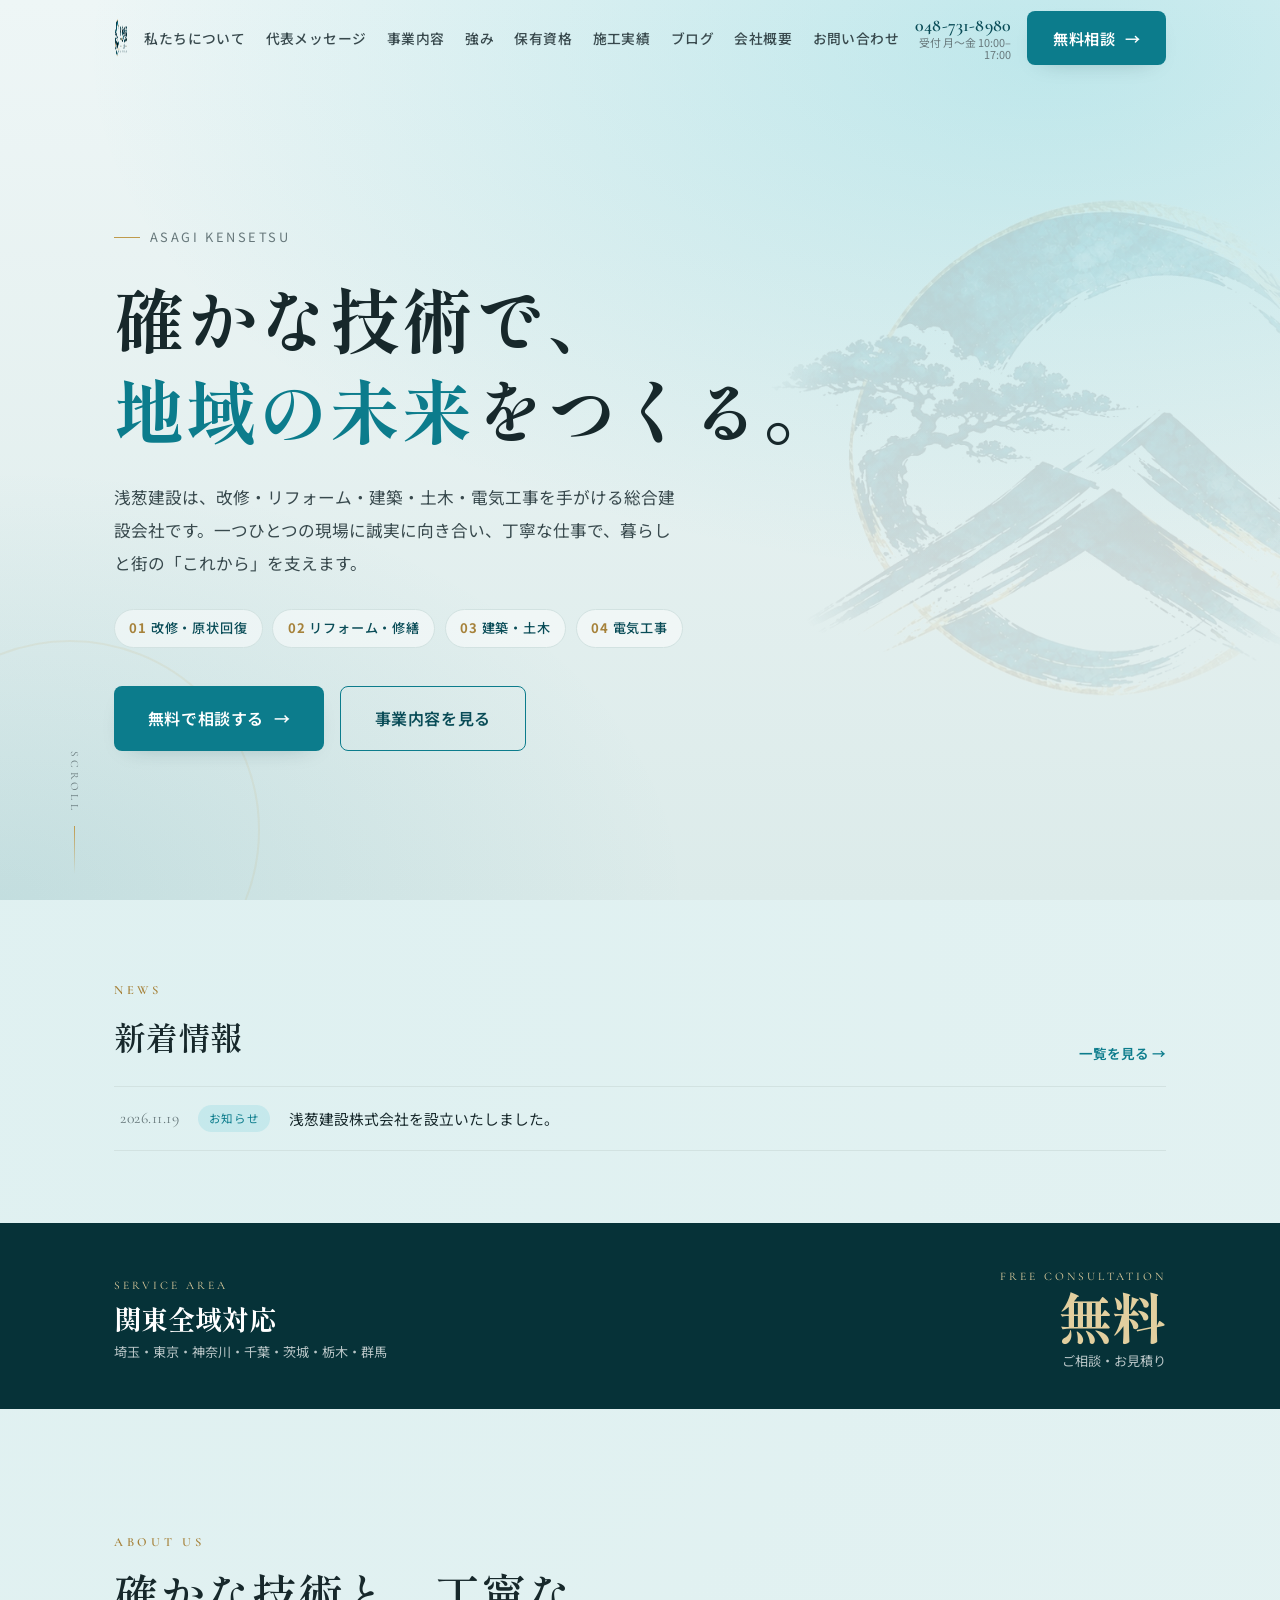
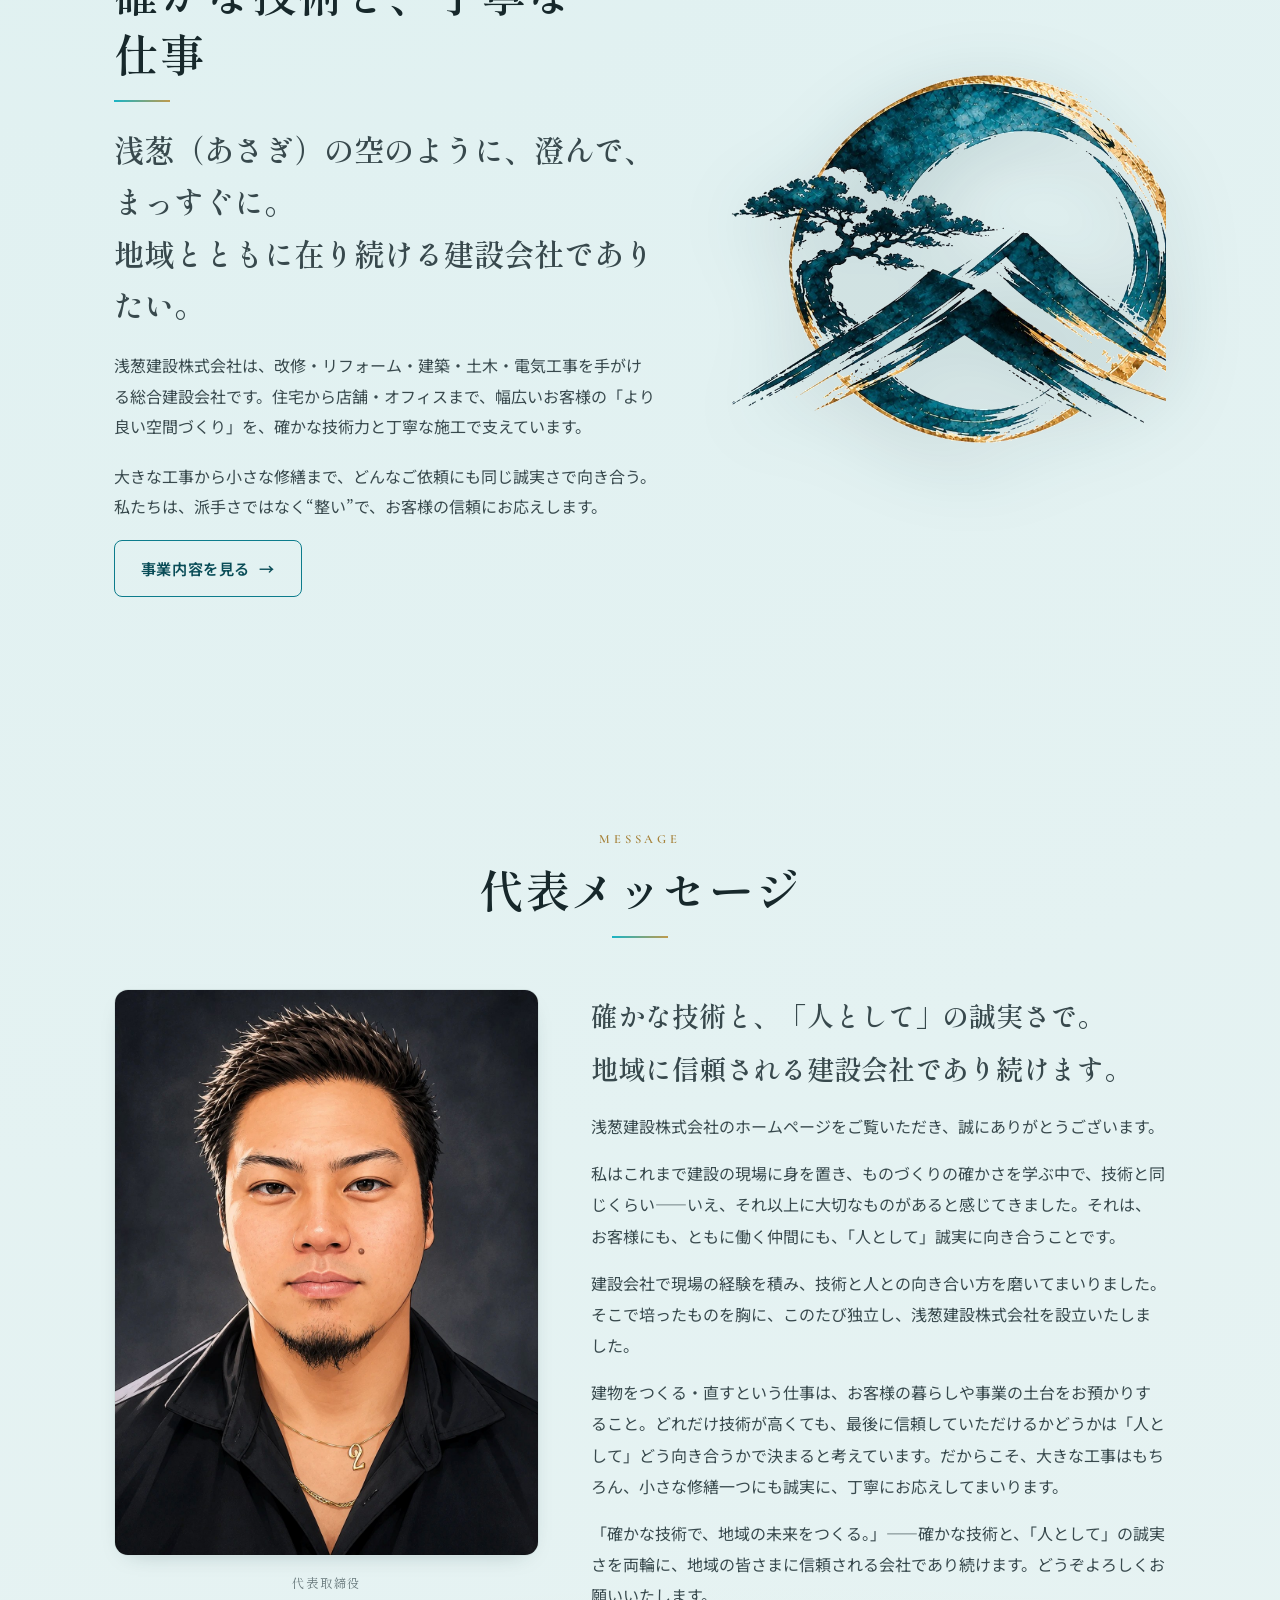
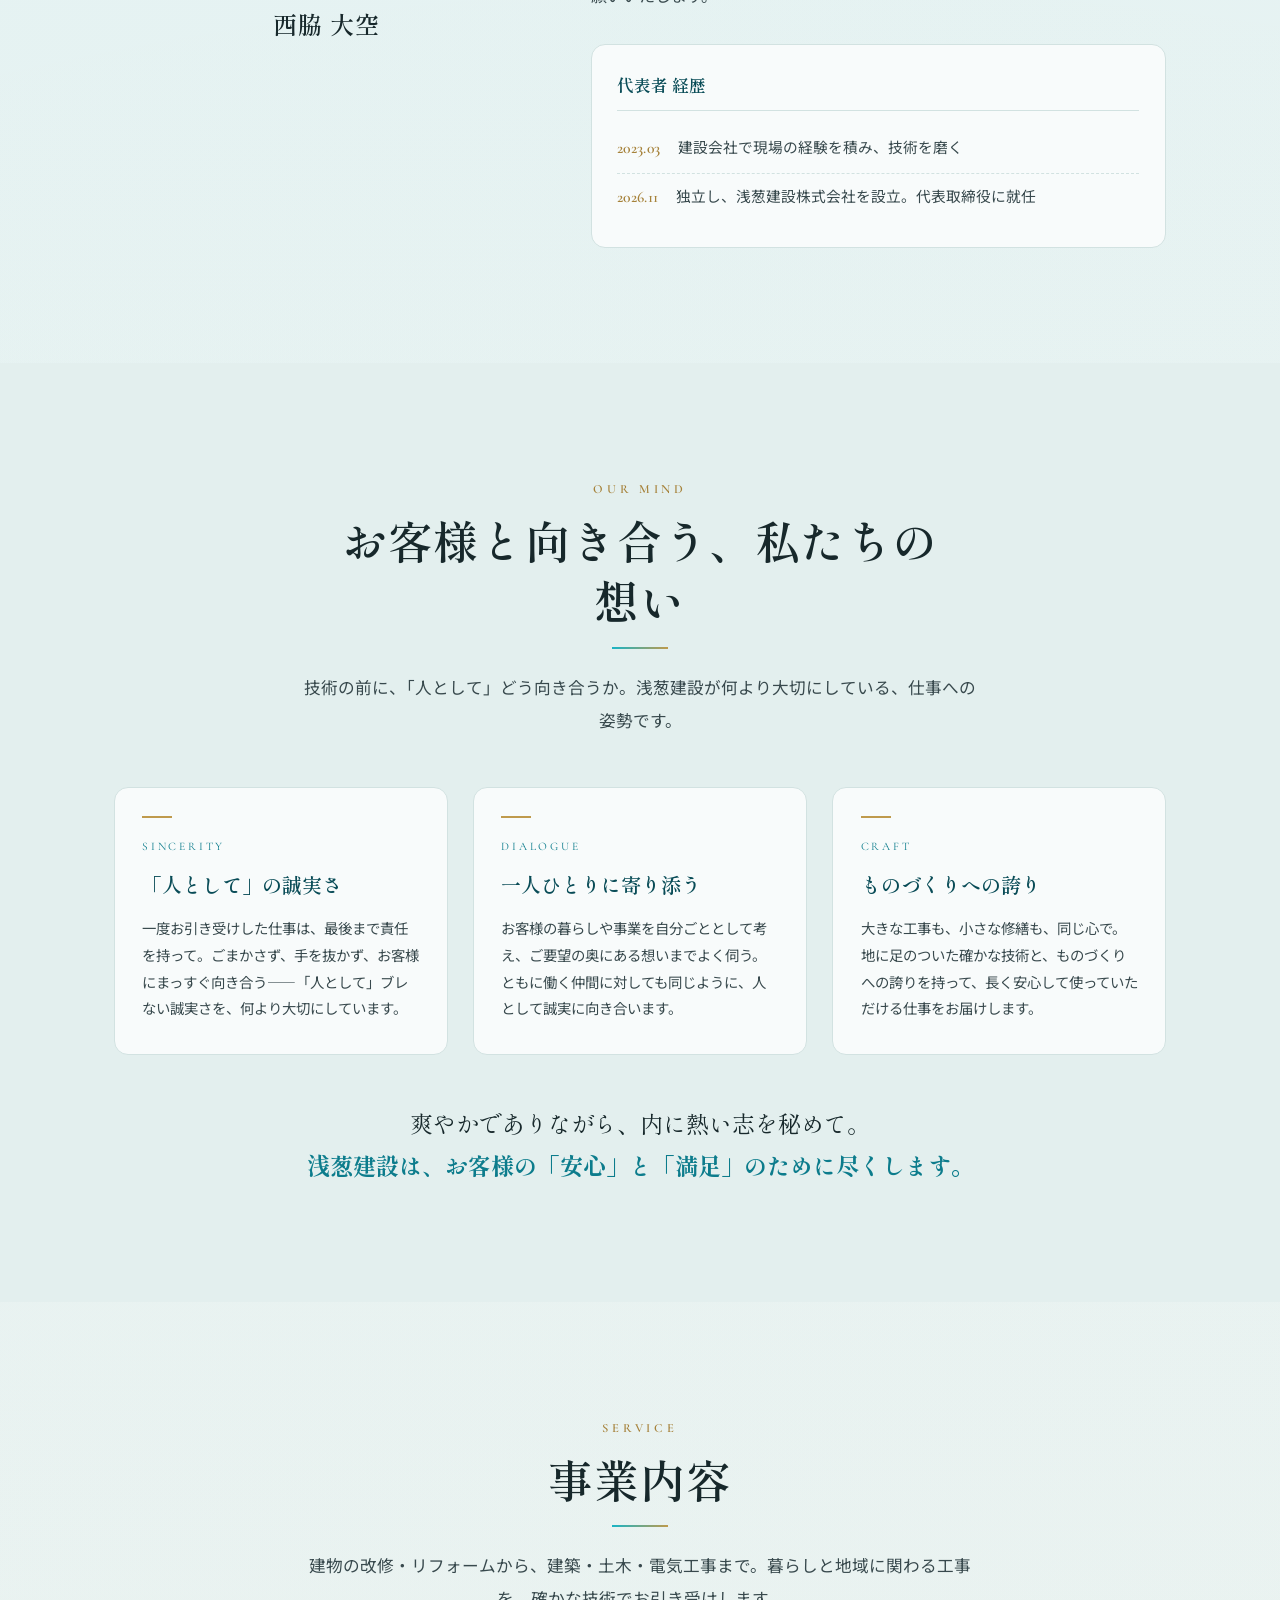
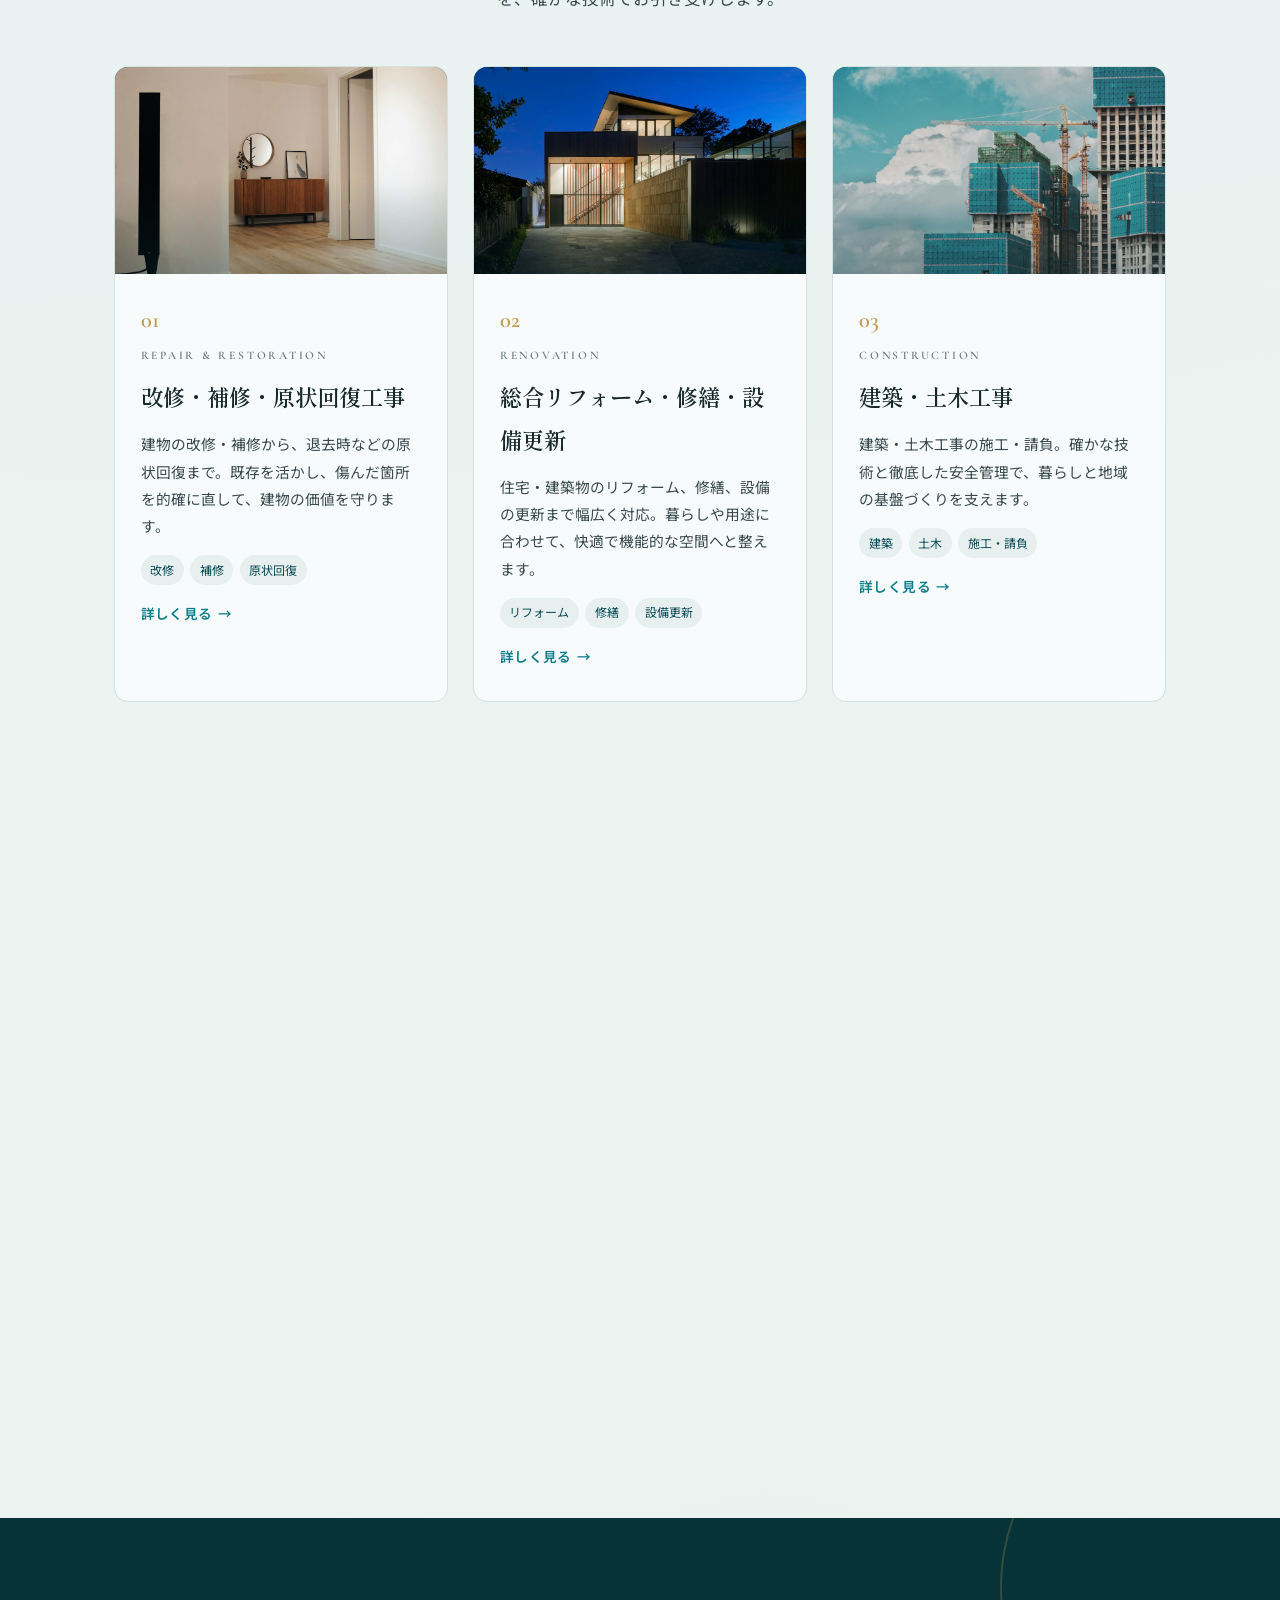
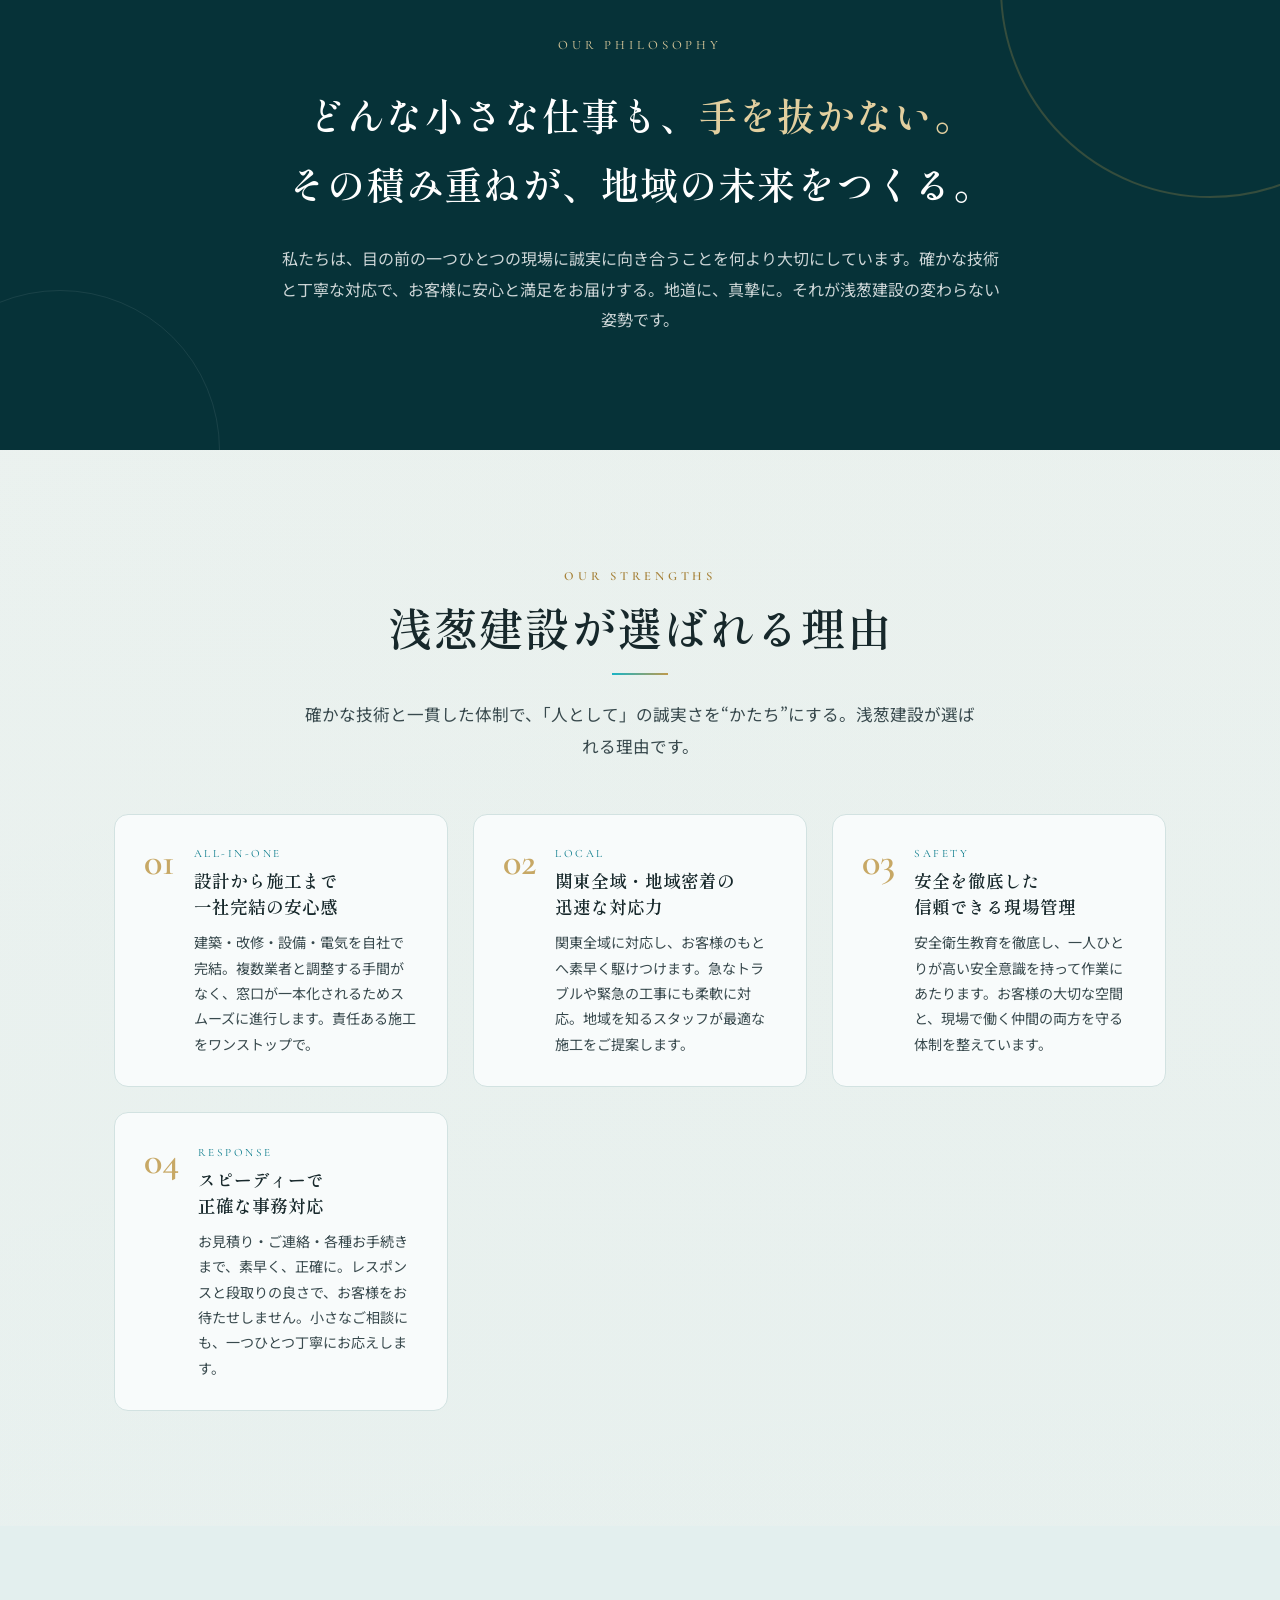
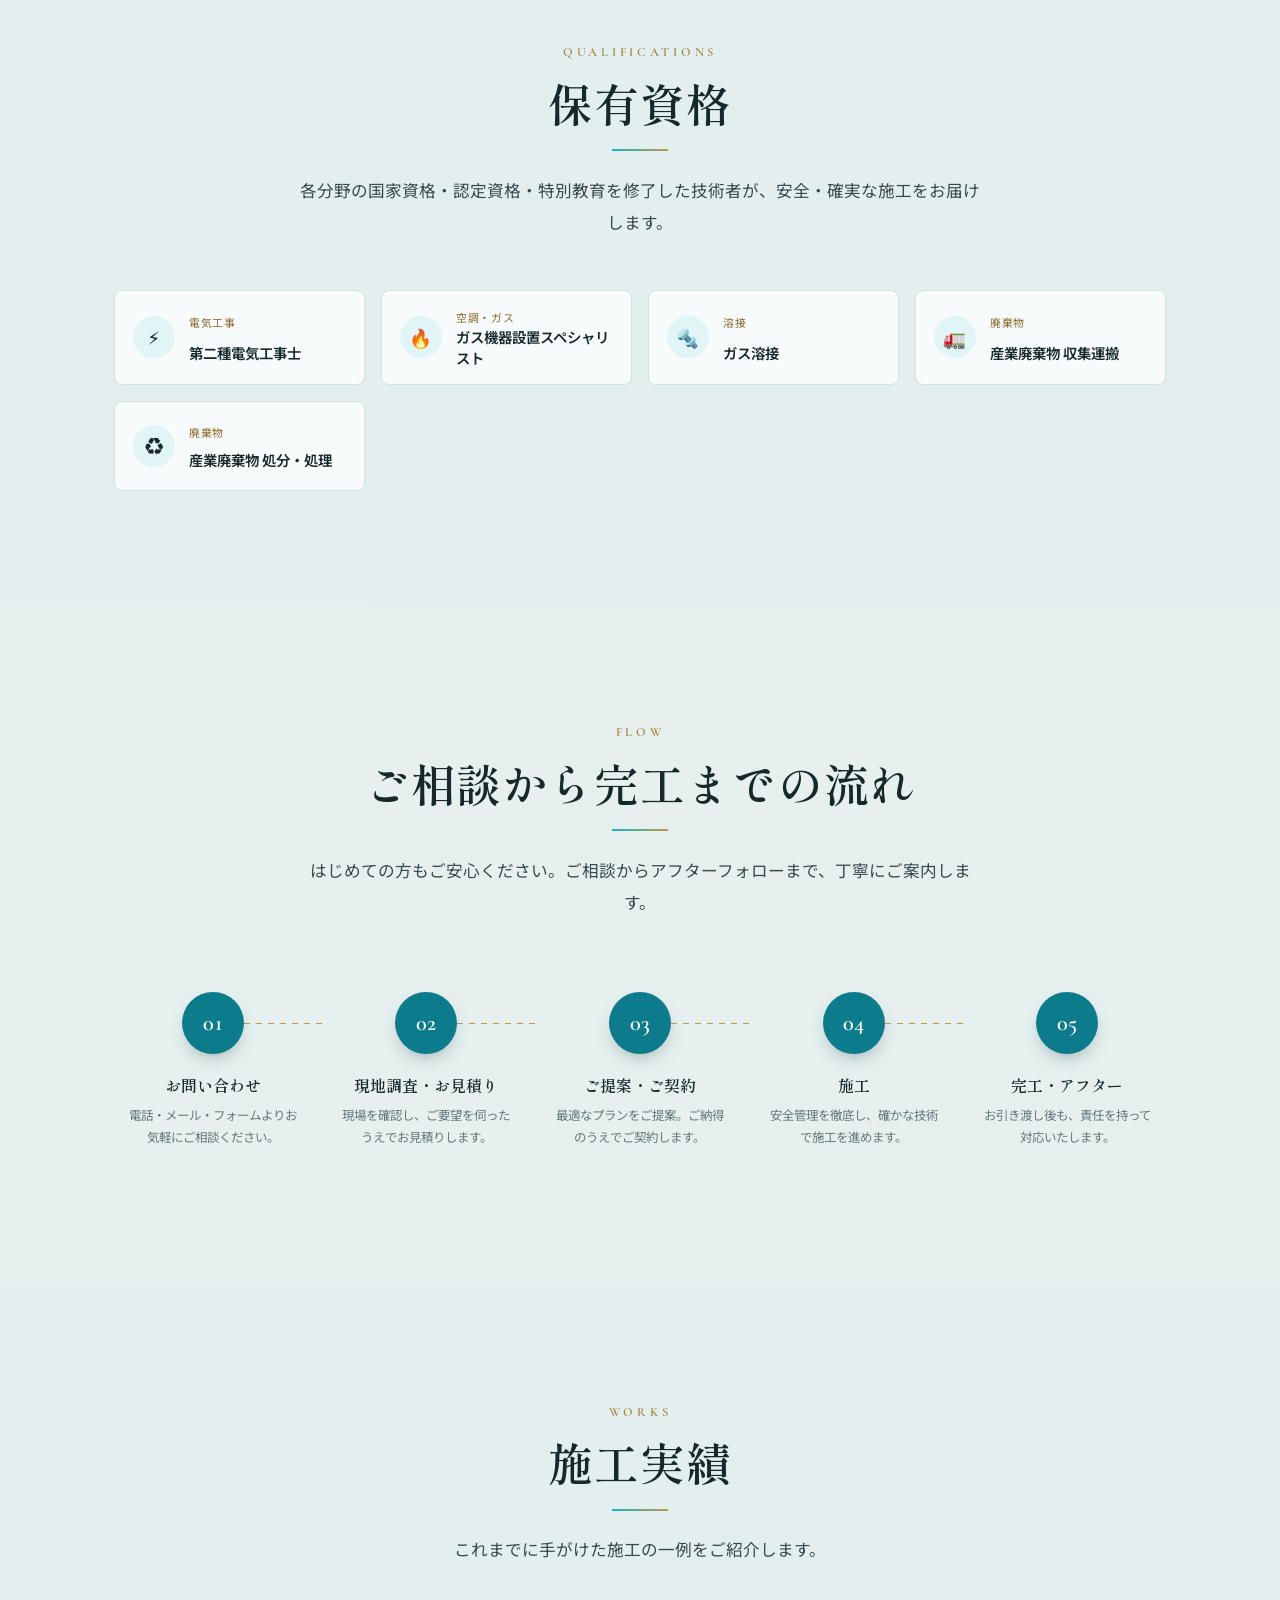
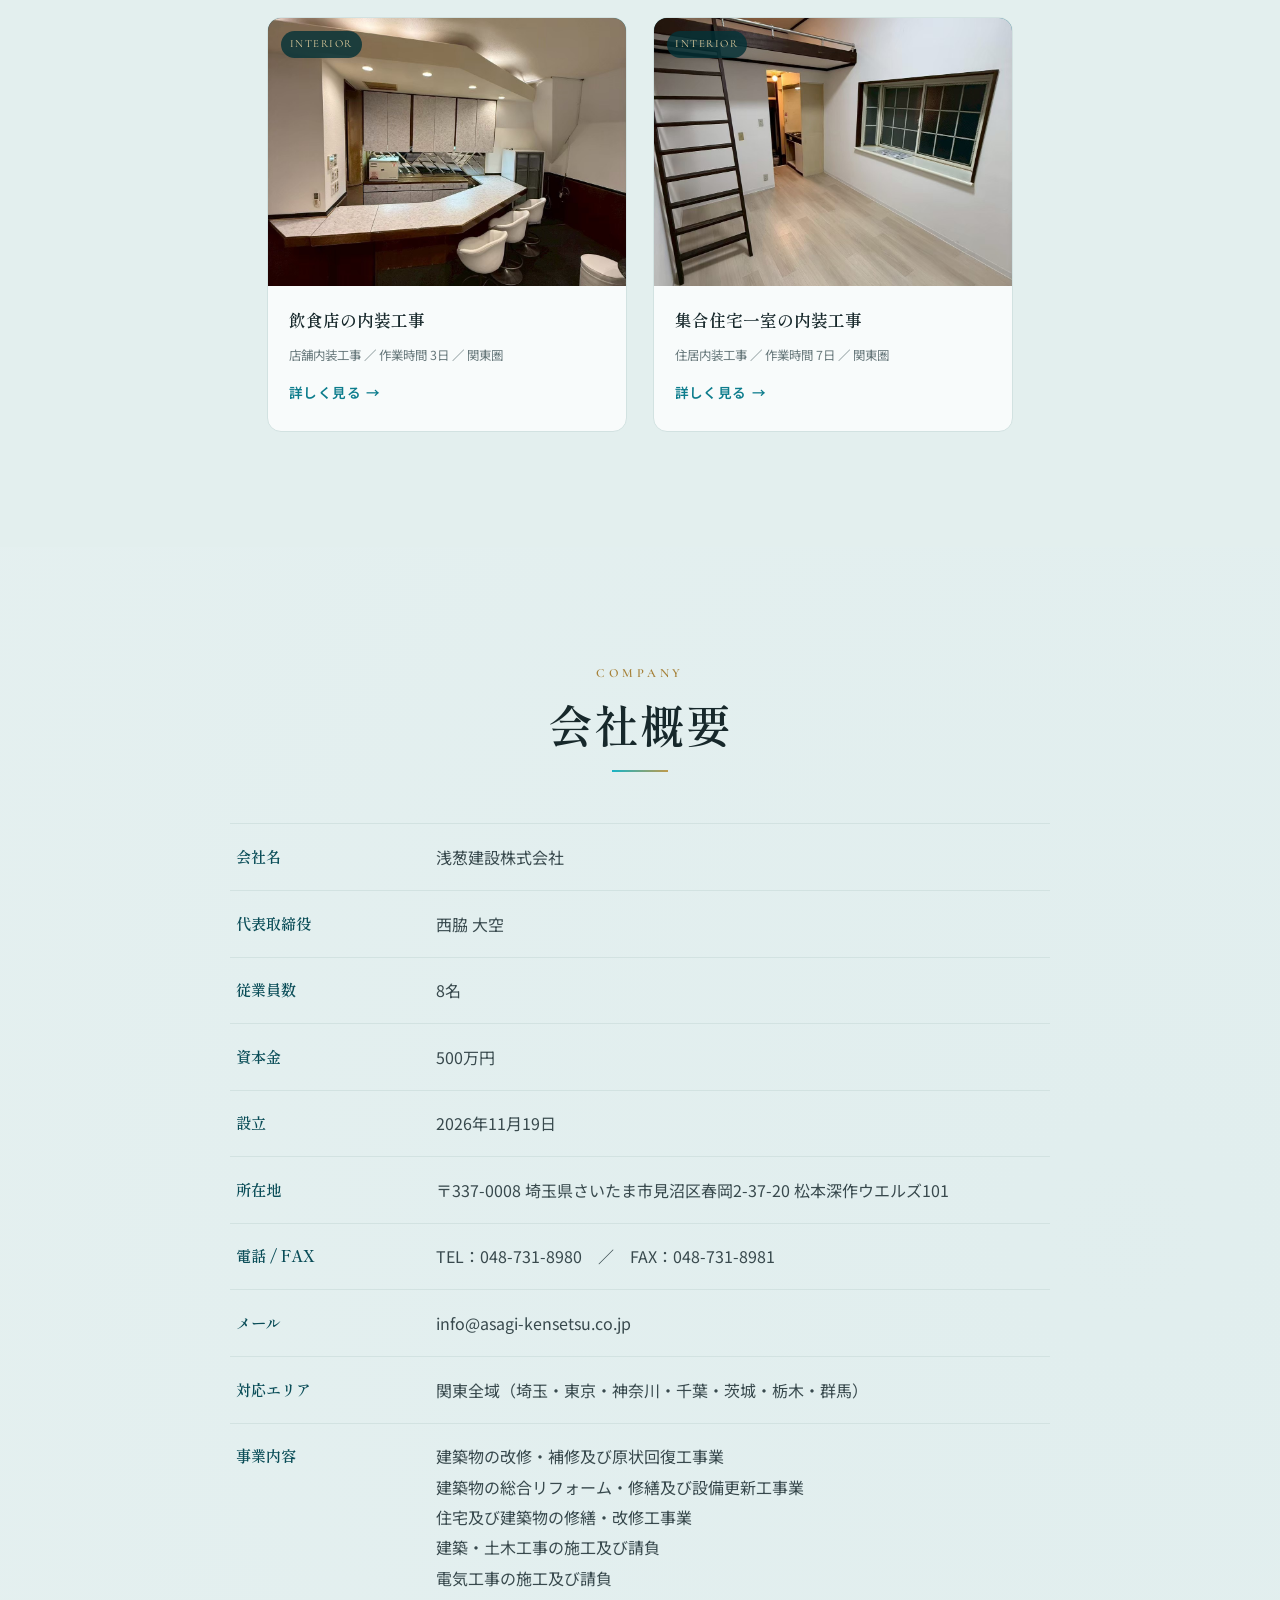
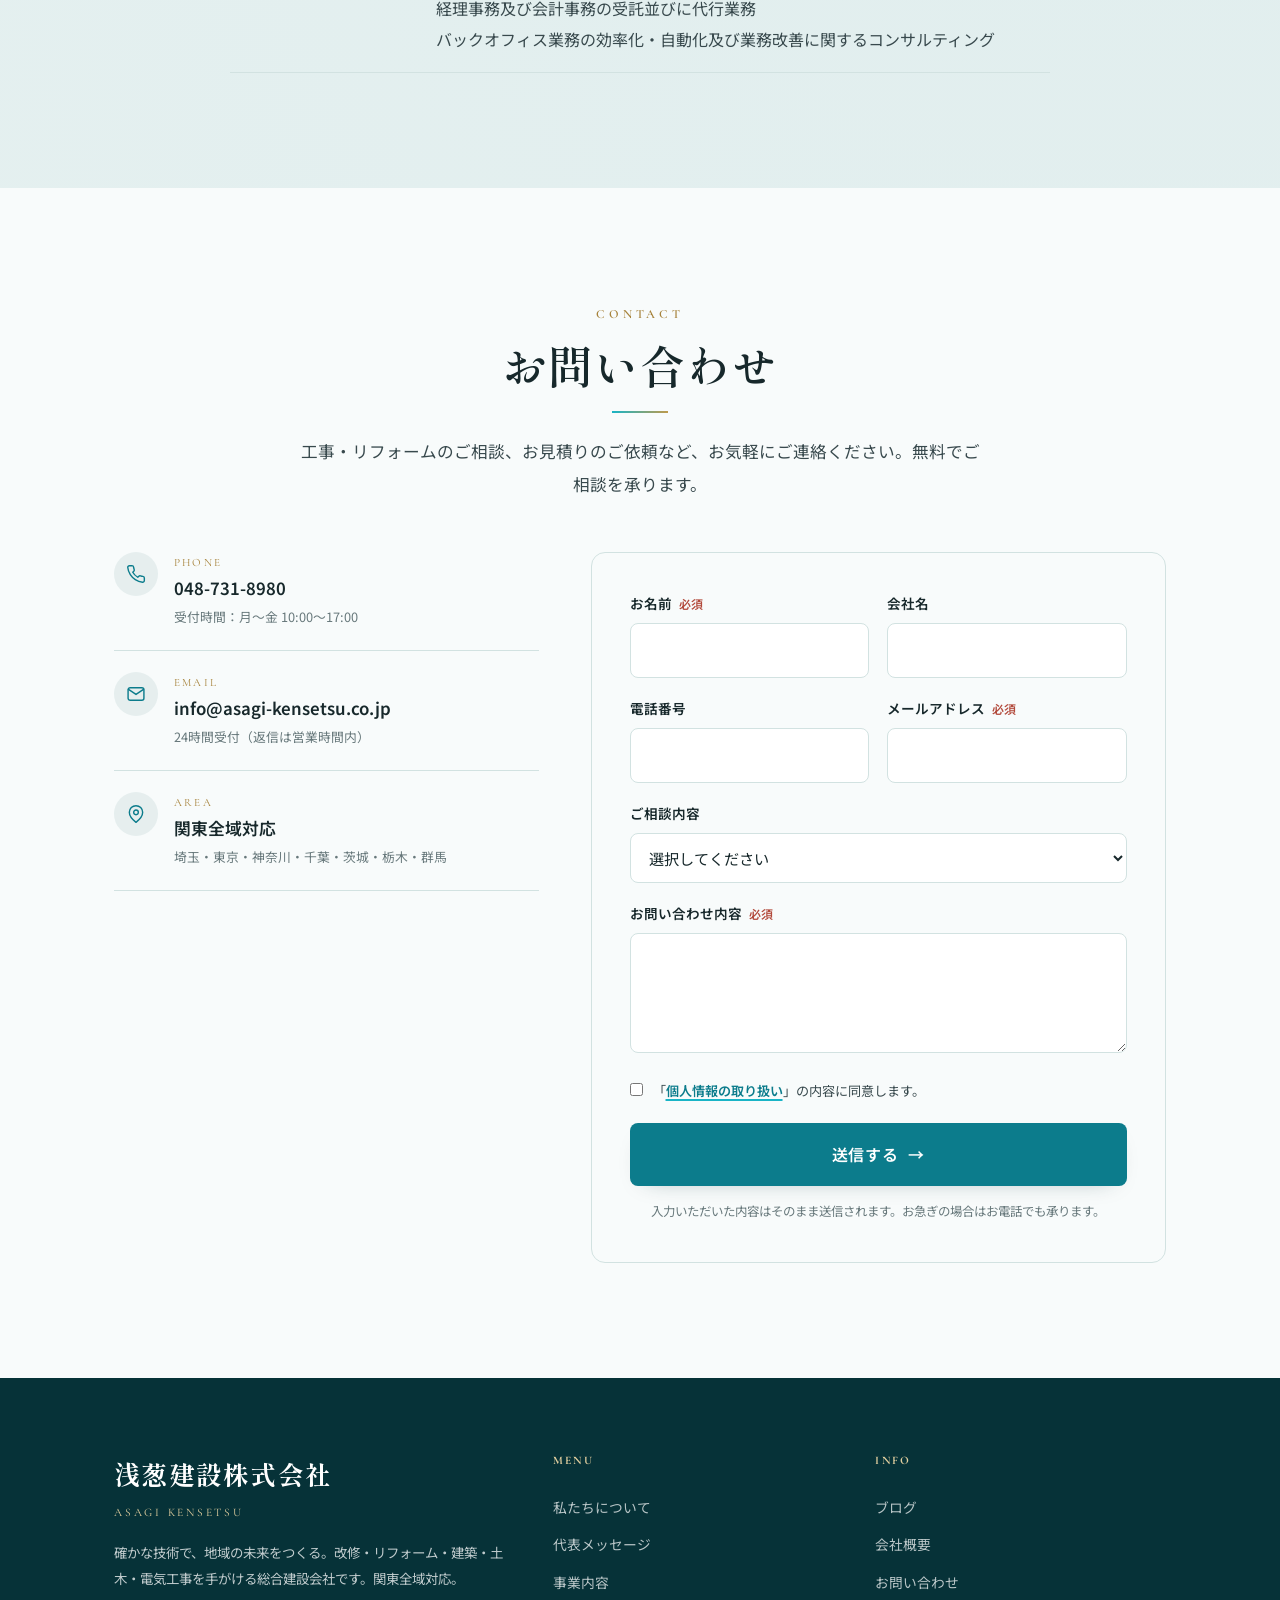
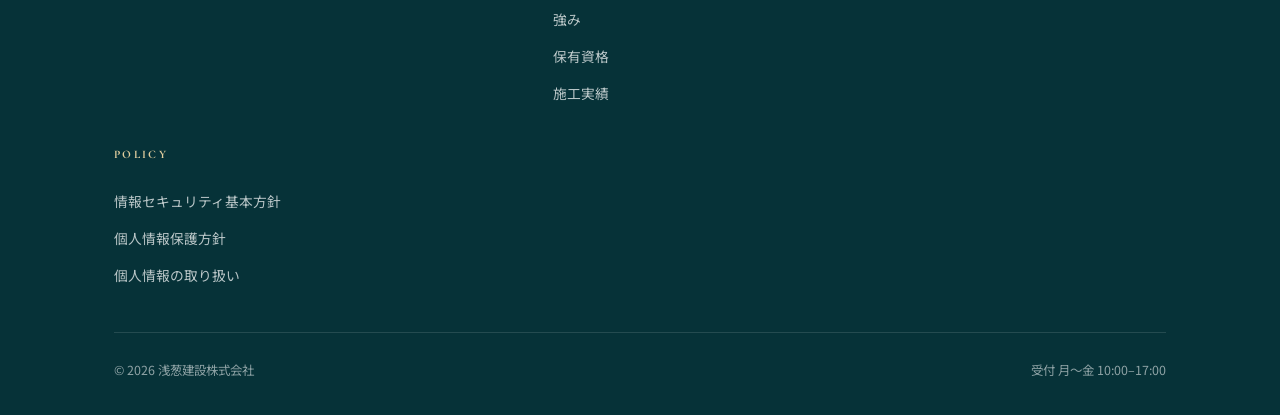
==== commit df9b1805: "フッターMENUに代表メッセージ追加、スマホで代表写真を拡大 フッターのMenu列に #message リンクを追加。 スマホ表示で代表写真が小さく縮んでいた問題を修正（.message__photo" ====
--- a/index.html
+++ b/index.html
@@ -20,7 +20,7 @@
 <link rel="preconnect" href="https://fonts.googleapis.com">
 <link rel="preconnect" href="https://fonts.gstatic.com" crossorigin>
 <link href="https://fonts.googleapis.com/css2?family=Shippori+Mincho:wght@500;600;700&family=Noto+Sans+JP:wght@400;500;700&family=Cormorant+Garamond:wght@500;600&display=swap" rel="stylesheet">
-<link rel="stylesheet" href="css/style.css?v=20261127a">
+<link rel="stylesheet" href="css/style.css?v=20261127b">
 <script type="application/ld+json">
 {
   "@context": "https://schema.org",
@@ -533,6 +533,7 @@
       <div class="footer__col">
         <h4>Menu</h4>
         <a href="#about">私たちについて</a>
+        <a href="#message">代表メッセージ</a>
         <a href="#services">事業内容</a>
         <a href="#strengths">強み</a>
         <a href="#qualifications">保有資格</a>
--- a/css/style.css
+++ b/css/style.css
@@ -360,7 +360,8 @@
 .career li:last-child{border-bottom:0}
 .career__date{font-family:var(--font-en);font-weight:600;color:var(--gold-600);font-size:.98rem;letter-spacing:.02em;white-space:nowrap}
 .career__txt{color:var(--sumi-700);font-size:.92rem;line-height:1.7}
-@media(max-width:820px){.message__wrap{grid-template-columns:1fr}.message__photo{max-width:320px;margin-inline:auto}}
+@media(max-width:820px){.message__wrap{grid-template-columns:1fr}.message__photo{width:100%;max-width:440px;margin-inline:auto}}
+@media(max-width:520px){.message__photo{max-width:100%}}
 @media(max-width:860px){.contact__wrap{grid-template-columns:1fr}.field--row{grid-template-columns:1fr}}
 
 /* ---------- Footer ---------- */
